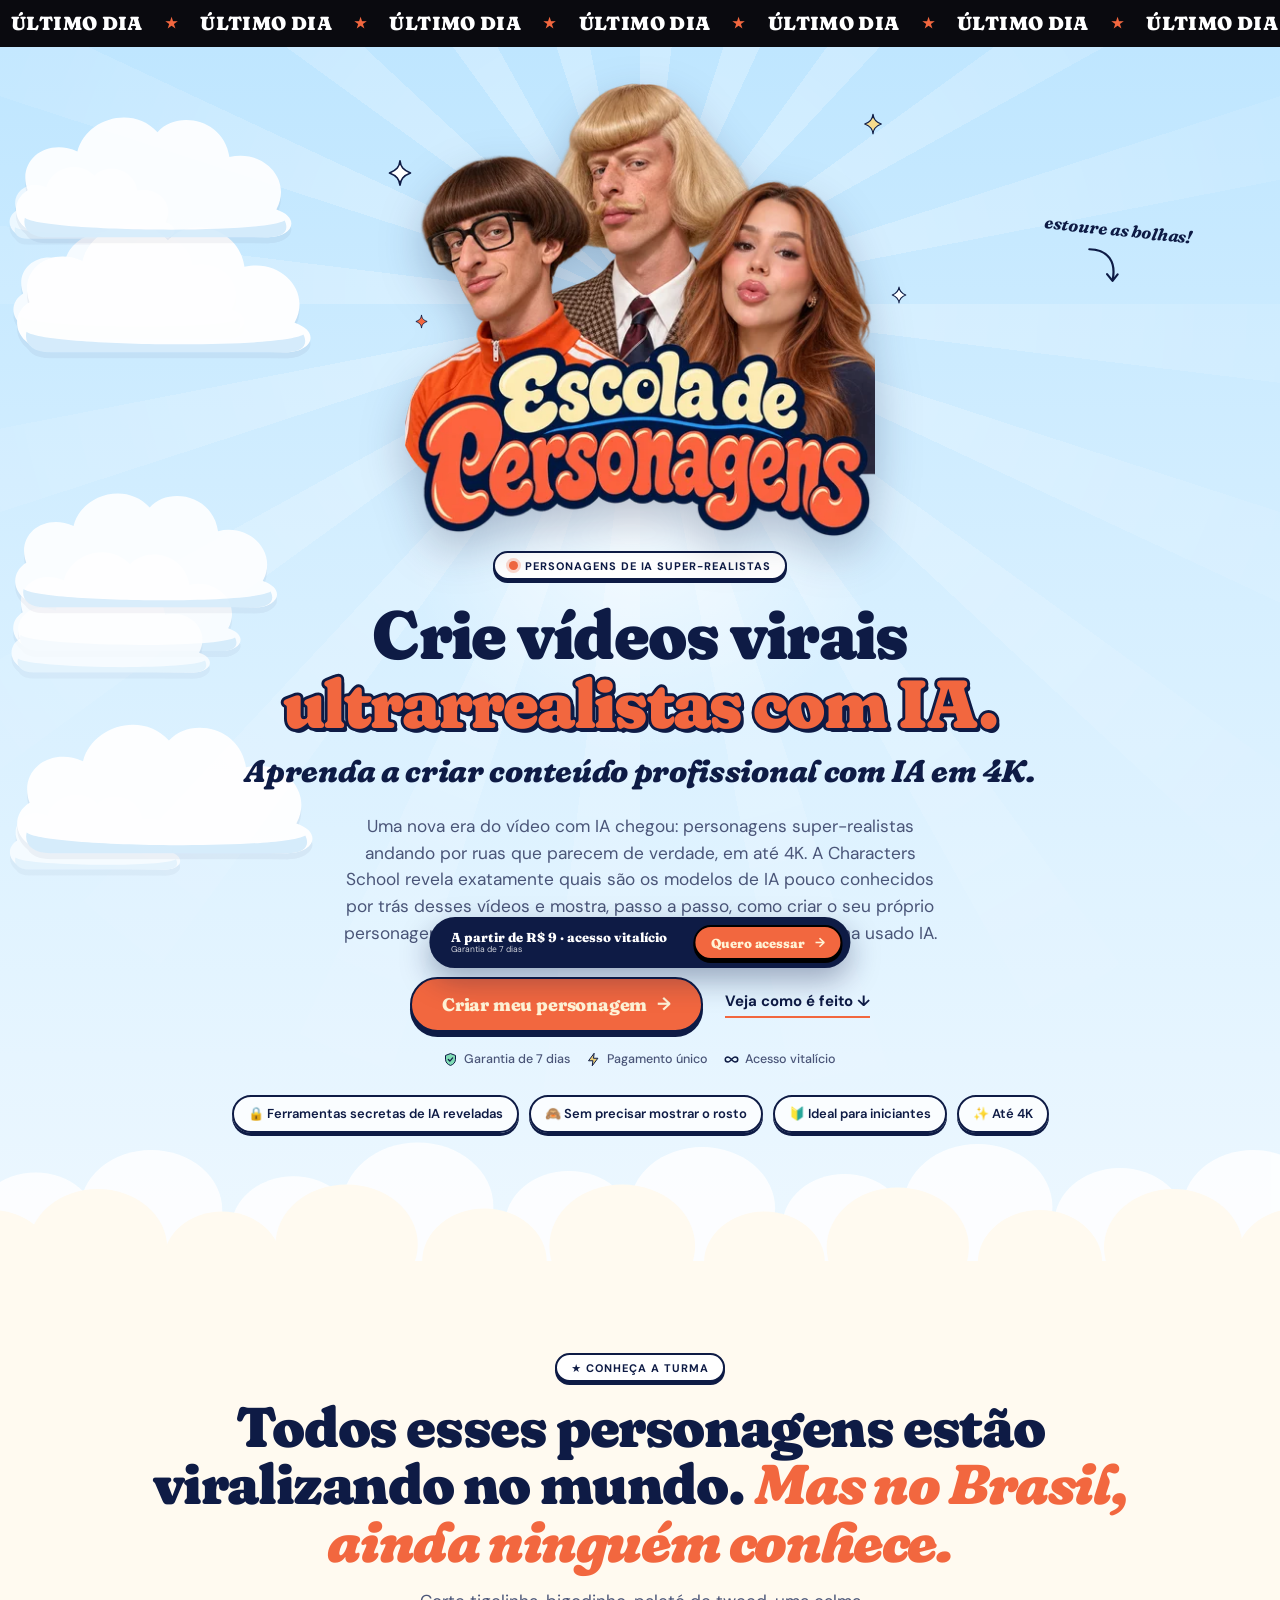
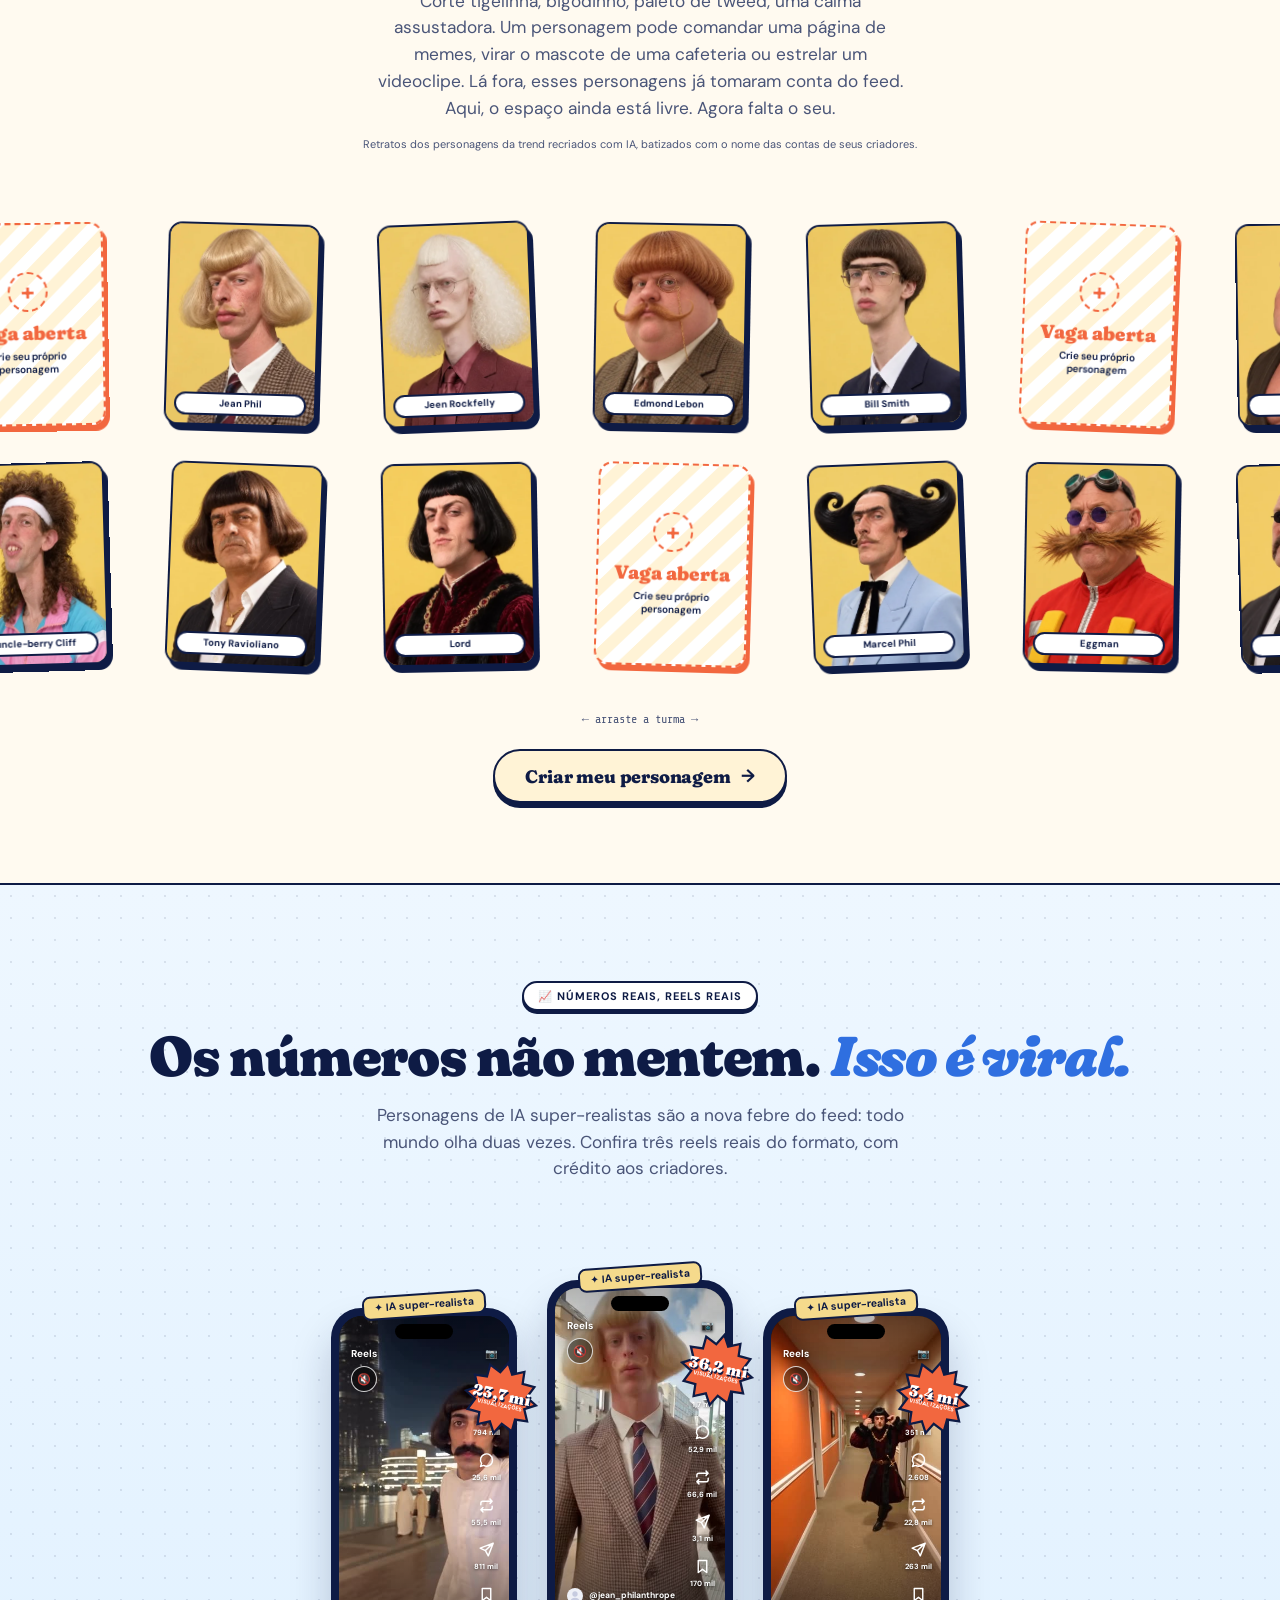
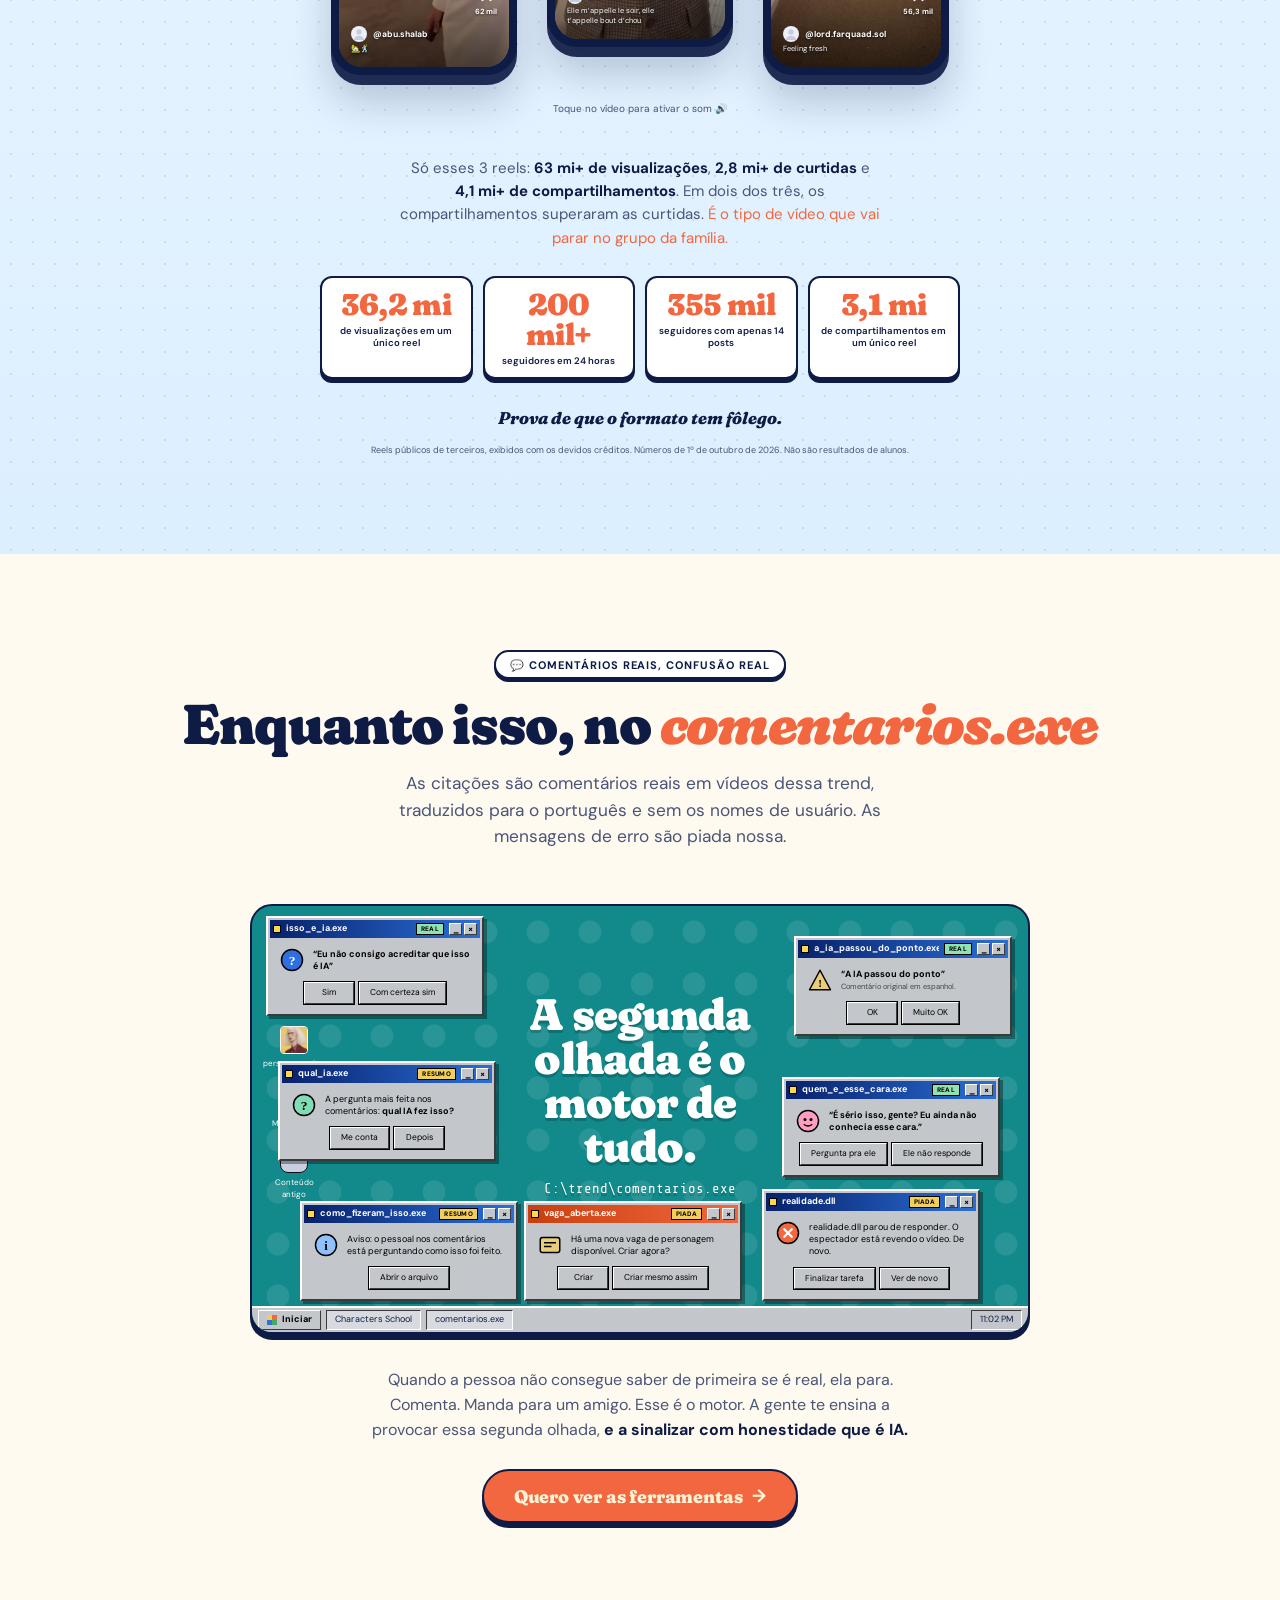
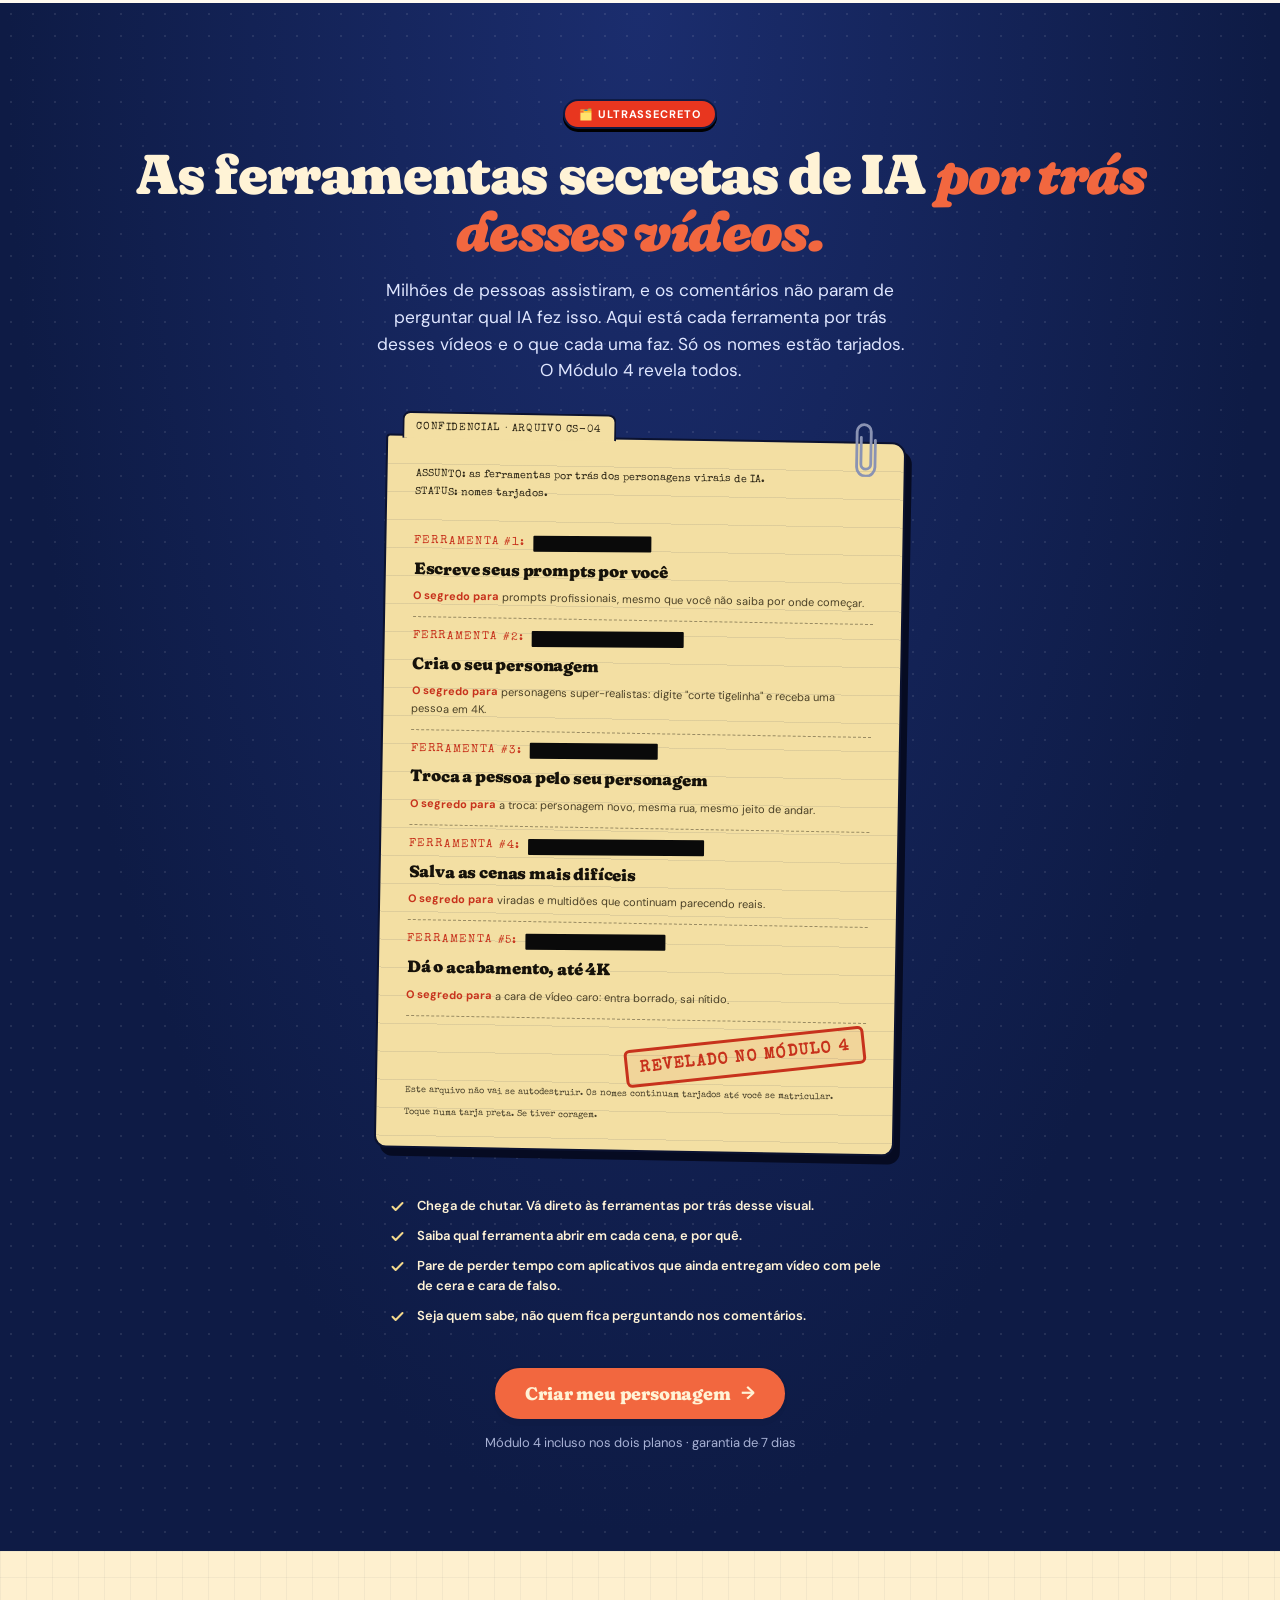
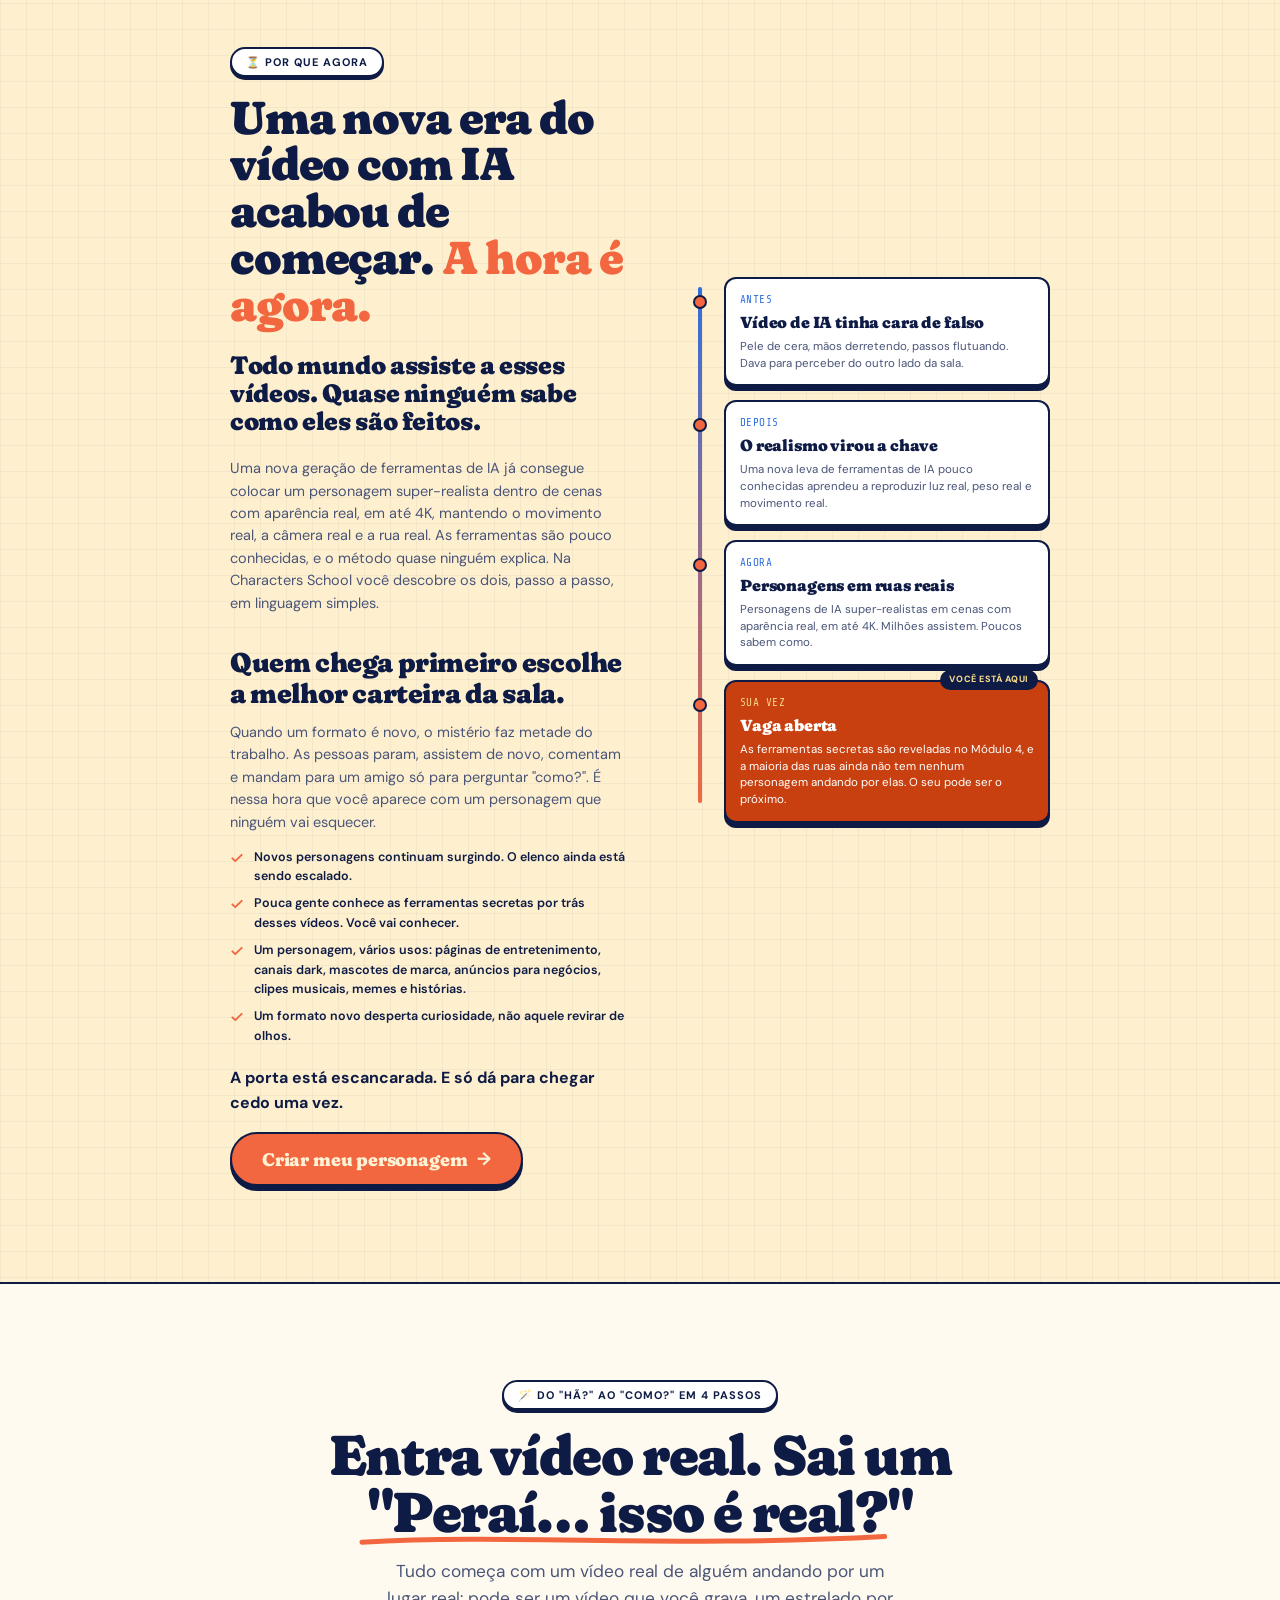
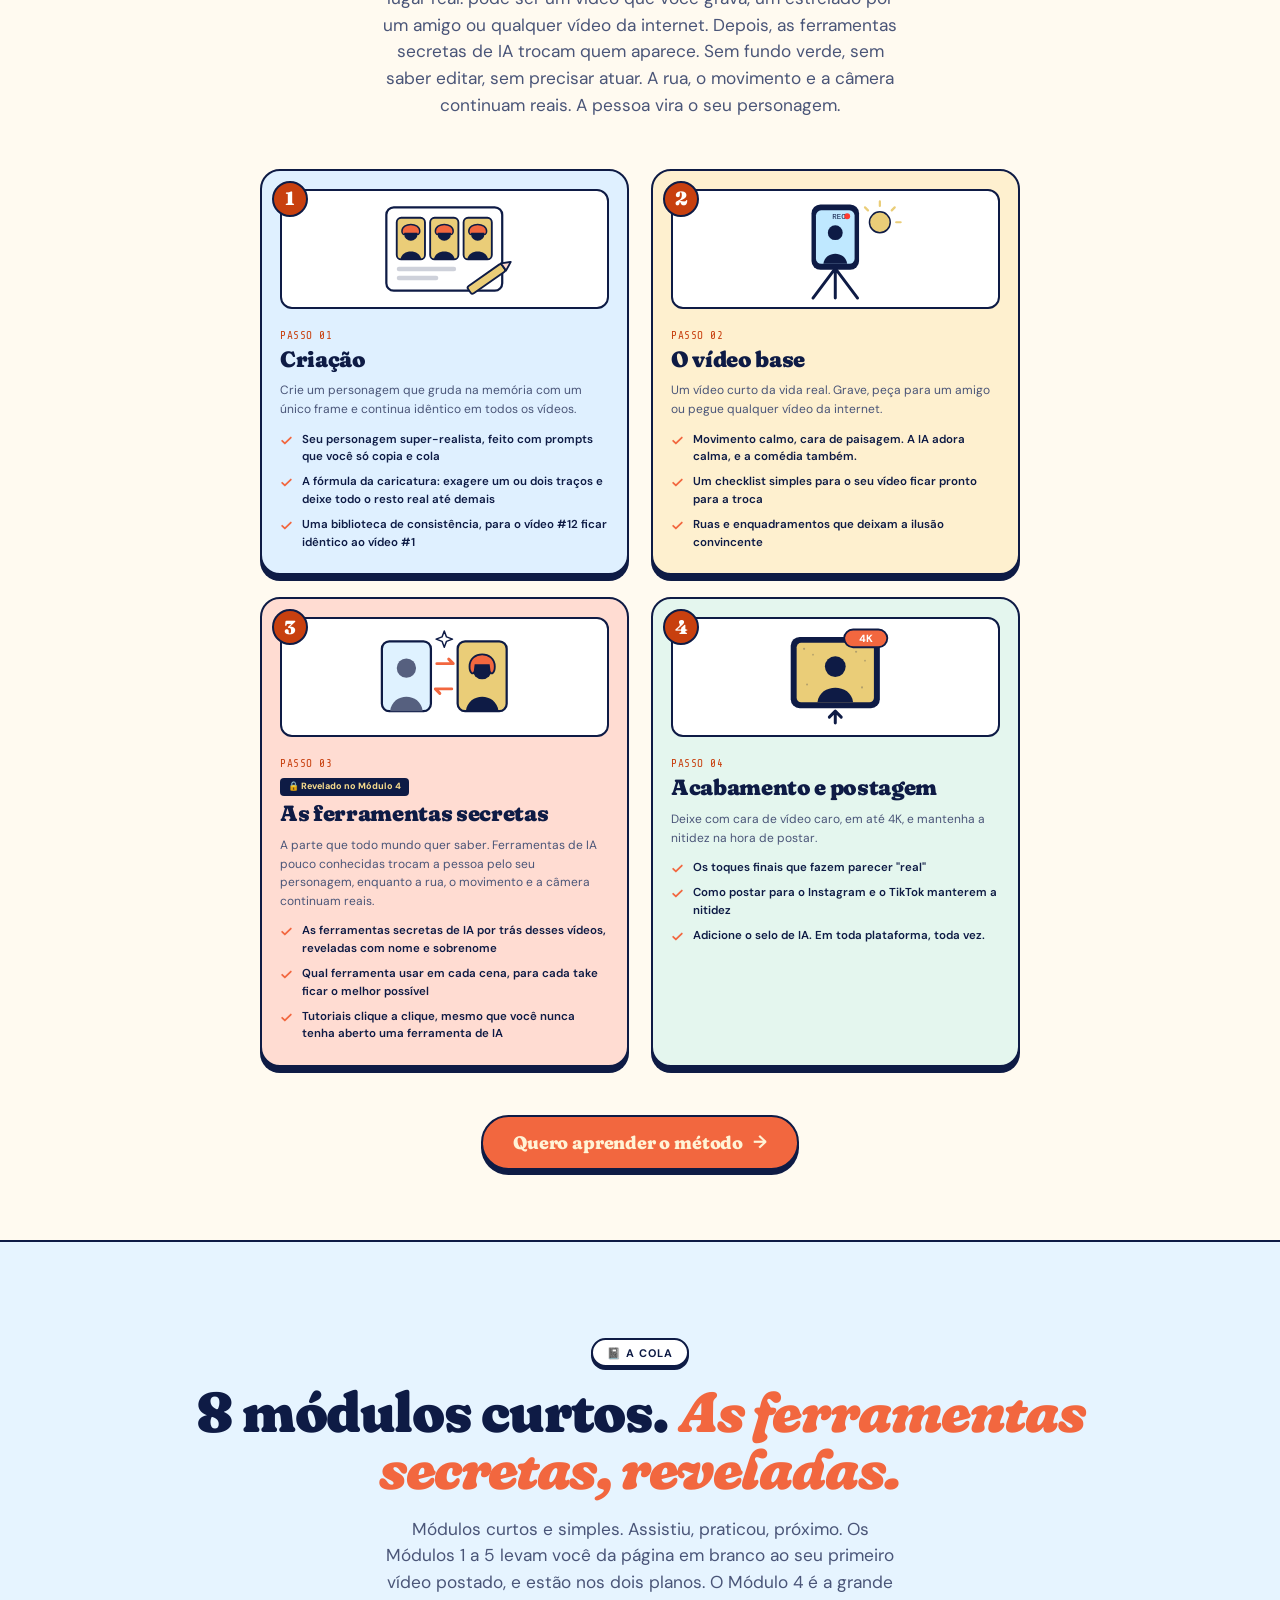
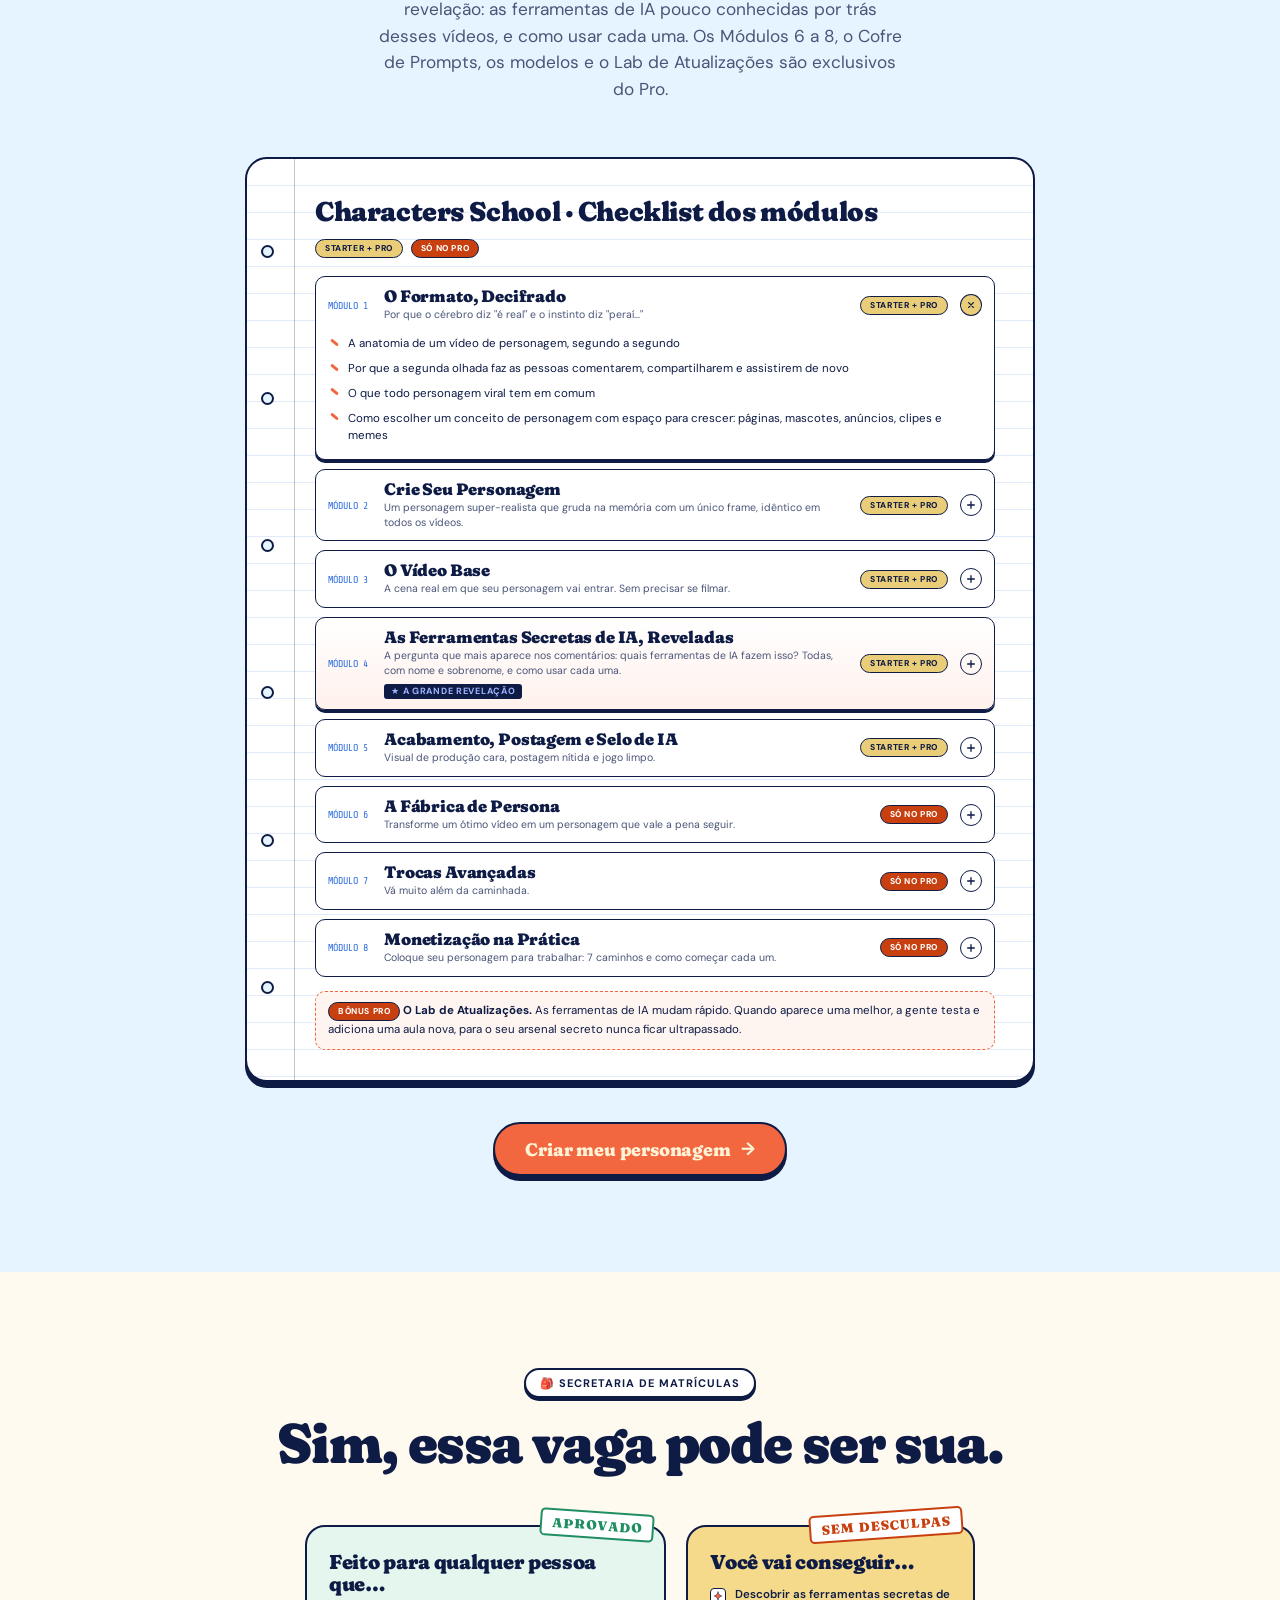
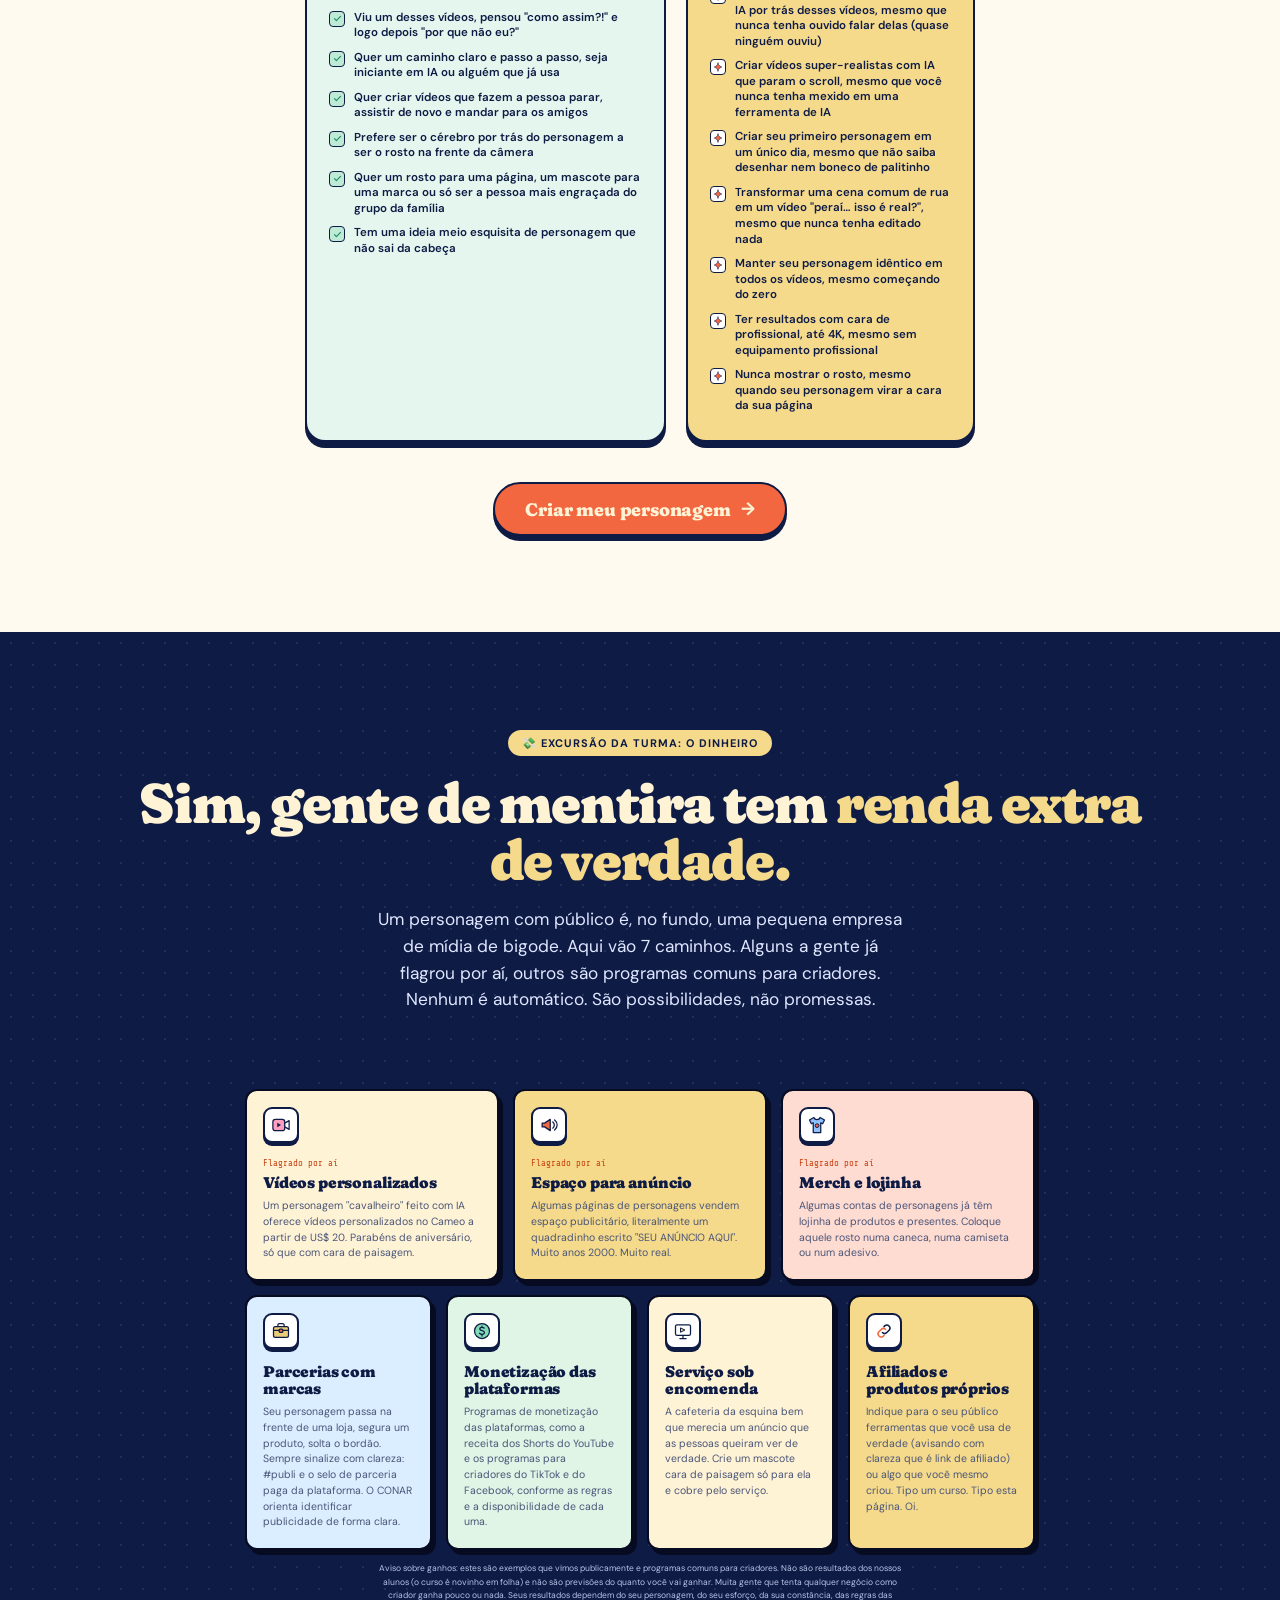
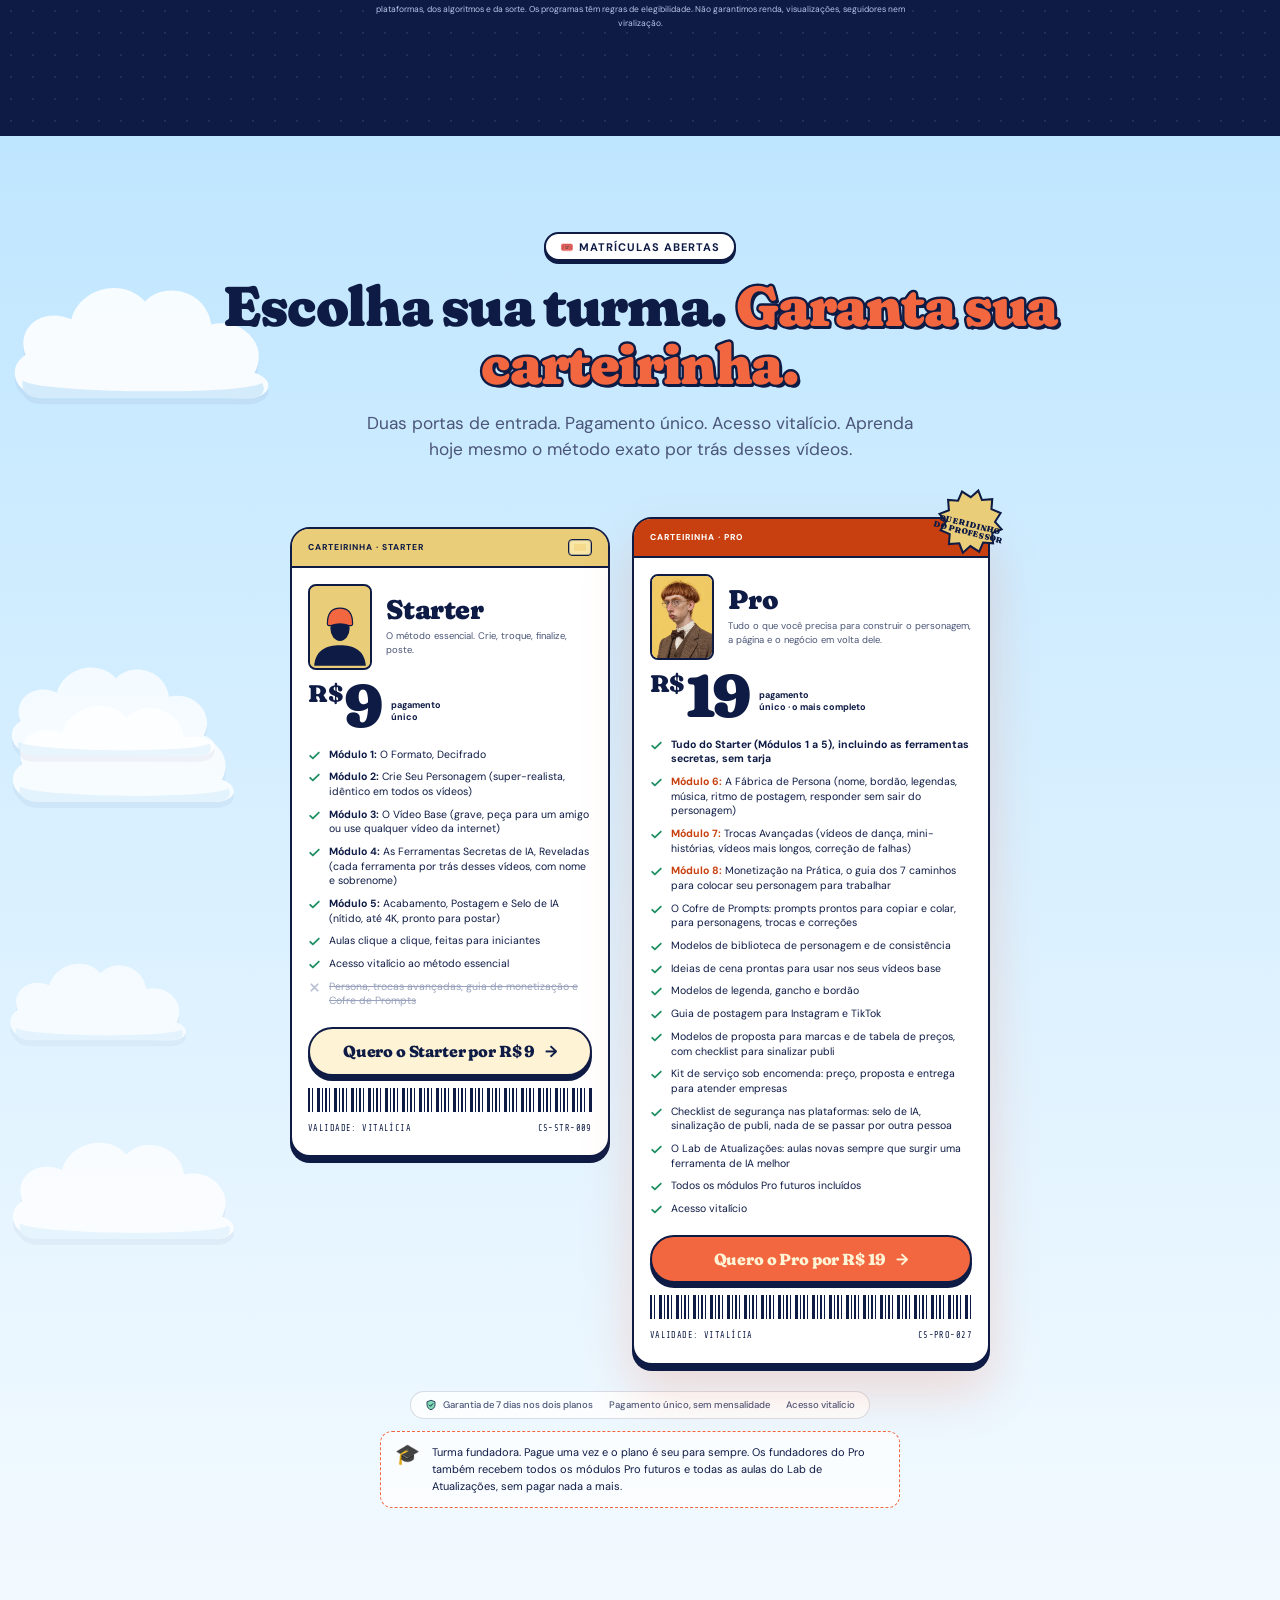
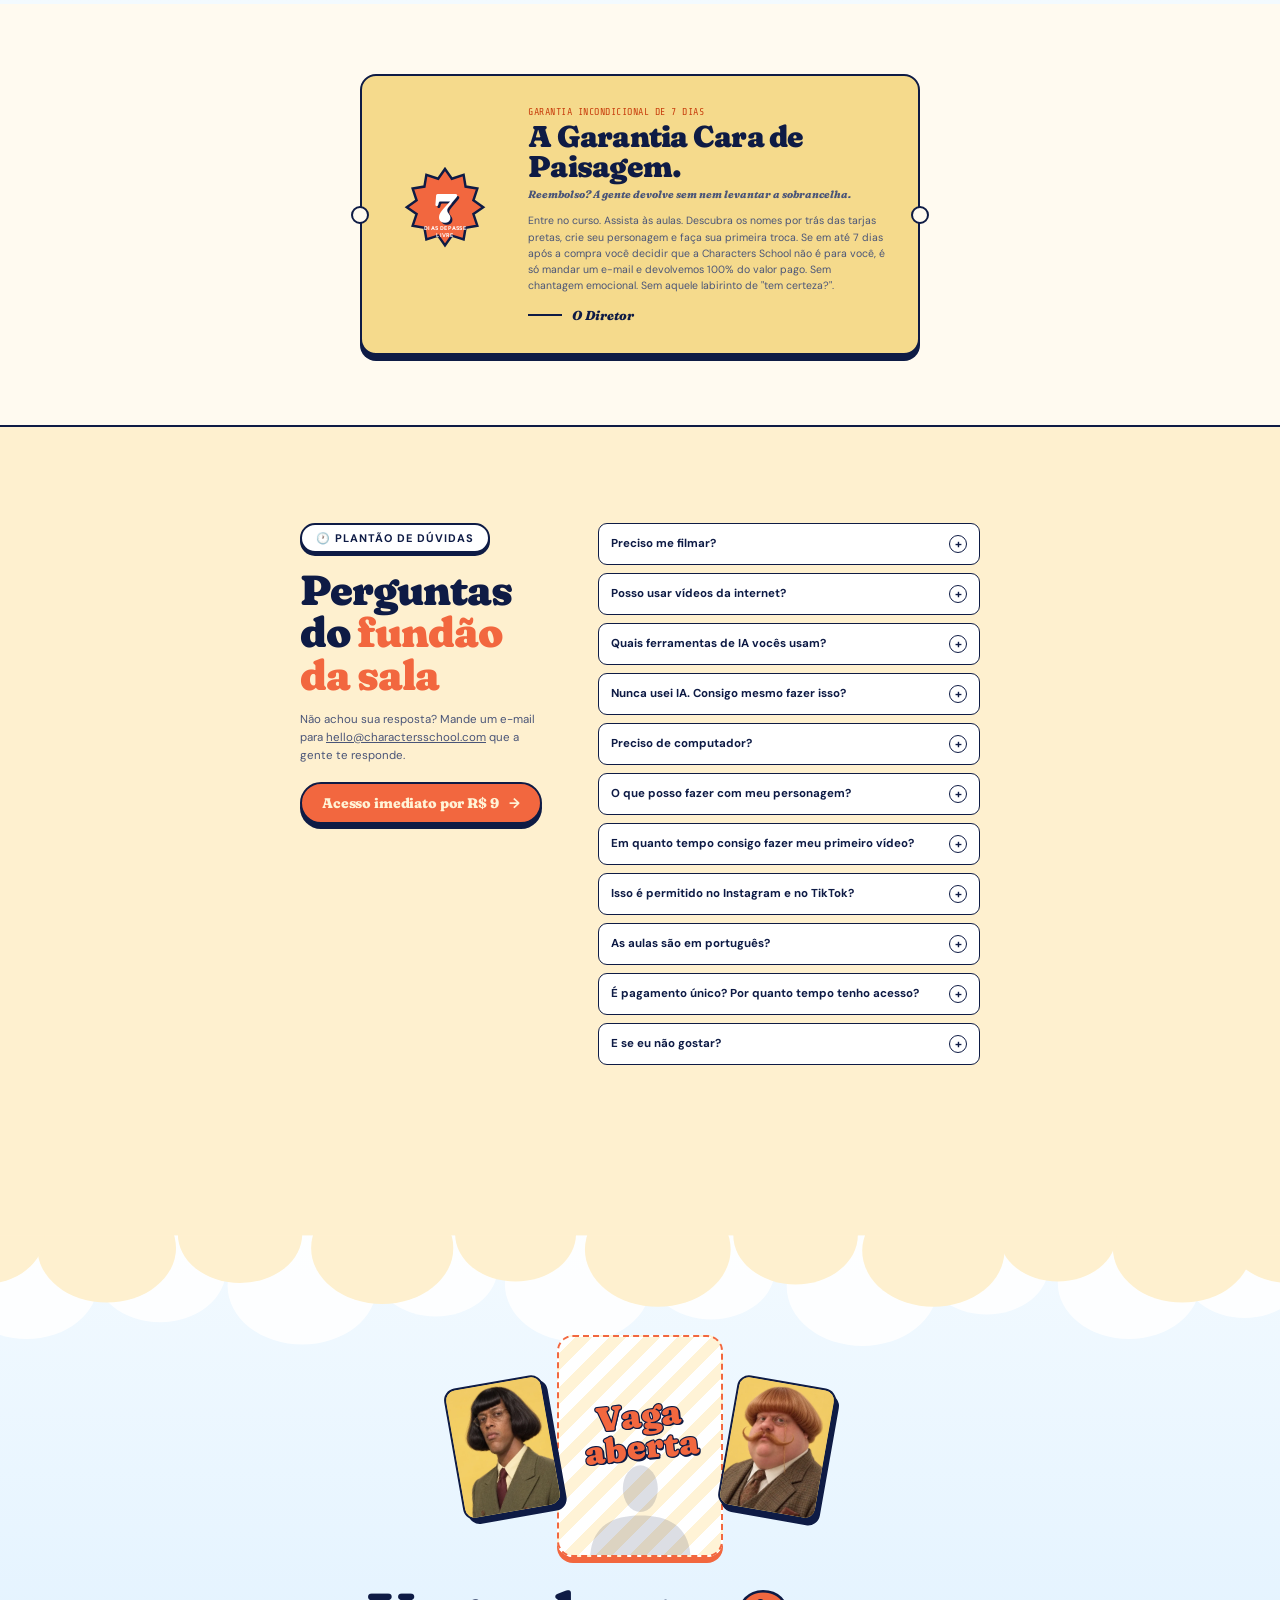
==== br/index.html @ e42509ea "Site Characters School" ====
<!DOCTYPE html>
<html lang="pt-BR"><head><meta http-equiv="Content-Type" content="text/html; charset=UTF-8">
  
  <meta name="viewport" content="width=device-width, initial-scale=1, viewport-fit=cover">
  <title>Characters School | Crie vídeos virais ultrarrealistas com IA.</title>
  <meta name="description" content="Crie vídeos virais ultrarrealistas com IA. Aprenda o método dos personagens de IA super-realistas: as ferramentas secretas de IA por trás desses vídeos, reveladas passo a passo. A partir de R$ 9.">
  <meta name="theme-color" content="#bfe8ff">
  <!-- WIP: remove the noindex line below on launch day -->
  <meta name="robots" content="noindex, nofollow">
  <meta property="og:type" content="website">
  <meta property="og:title" content="Characters School | Vaga aberta. Quem você vai criar agora?">
  <meta property="og:description" content="Crie vídeos virais ultrarrealistas com IA. O método que ensinamos: crie um personagem de IA ultrarrealista e coloque-o em vídeos reais. A partir de R$ 9.">
  <meta property="og:locale" content="pt_BR">
  <meta property="og:url" content="https://charactersschool.com/br/">
    <link rel="alternate" hreflang="pt-BR" href="https://charactersschool.com/br/">
  <link rel="alternate" hreflang="en" href="https://charactersschool.com/">
  <link rel="alternate" hreflang="x-default" href="https://charactersschool.com/">
  <link rel="canonical" href="https://charactersschool.com/br/">
  <meta property="og:image" content="https://charactersschool.com/assets/img/og.jpg">
  <meta property="og:image:width" content="1200">
  <meta property="og:image:height" content="630">
  <meta property="og:image:alt" content="Characters School: Crie vídeos virais ultrarrealistas com IA.">
  <meta name="twitter:card" content="summary_large_image">
  <meta name="twitter:image" content="https://charactersschool.com/assets/img/og.jpg">
  <link rel="icon" href="data:image/svg+xml,%3Csvg xmlns=&#39;http://www.w3.org/2000/svg&#39; viewBox=&#39;0 0 64 64&#39;%3E%3Crect width=&#39;64&#39; height=&#39;64&#39; rx=&#39;16&#39; fill=&#39;%23f2673f&#39;/%3E%3Ctext x=&#39;32&#39; y=&#39;45&#39; font-size=&#39;38&#39; font-family=&#39;Georgia&#39; font-weight=&#39;900&#39; text-anchor=&#39;middle&#39; fill=&#39;%23fff3d6&#39;%3EC%3C/text%3E%3C/svg%3E">

  <link rel="preconnect" href="https://fonts.googleapis.com/">
  <link rel="preconnect" href="https://fonts.gstatic.com/" crossorigin="">
  <link href="https://fonts.googleapis.com/css2?family=DM+Sans:opsz,wght@9..40,400..800&family=Fraunces:ital,opsz,wght,SOFT,WONK@0,9..144,400..900,0..100,0..1;1,9..144,400..900,0..100,0..1&family=Share+Tech+Mono&family=Special+Elite&display=swap" rel="stylesheet">
  <link rel="stylesheet" href="../assets/css/style.css">

  <!-- Tracking (Meta Pixel / UTMify / GA): paste your snippets here -->
</head>
<body>

<div class="progress" aria-hidden="true"></div>

<!-- ============ SVG SPRITE ============ -->
<svg width="0" height="0" style="position:absolute" aria-hidden="true">
  <defs>
    <symbol id="i-check" viewBox="0 0 24 24"><path d="M4 12.5l5 5L20 6.5" fill="none" stroke="currentColor" stroke-width="3.2" stroke-linecap="round" stroke-linejoin="round"></path></symbol>
    <symbol id="i-x" viewBox="0 0 24 24"><path d="M6 6l12 12M18 6L6 18" fill="none" stroke="currentColor" stroke-width="3.2" stroke-linecap="round"></path></symbol>
    <symbol id="i-plus" viewBox="0 0 24 24"><path d="M12 4v16M4 12h16" fill="none" stroke="currentColor" stroke-width="3.2" stroke-linecap="round"></path></symbol>
    <symbol id="i-spark" viewBox="0 0 24 24"><path d="M12 1.5c.6 5.3 2.6 8 9 10.5-6.4 2.5-8.4 5.2-9 10.5-.6-5.3-2.6-8-9-10.5 6.4-2.5 8.4-5.2 9-10.5z" fill="currentColor" stroke="#0e1b45" stroke-width="1.4" stroke-linejoin="round"></path></symbol>
    <symbol id="i-heart" viewBox="0 0 24 24"><path d="M12 20.5S3 15 3 8.8C3 6 5.1 4 7.6 4c1.8 0 3.3 1 4.4 2.5C13.1 5 14.6 4 16.4 4 18.9 4 21 6 21 8.8 21 15 12 20.5 12 20.5z" fill="none" stroke="currentColor" stroke-width="2"></path></symbol>
    <symbol id="i-comment" viewBox="0 0 24 24"><path d="M20.5 11.5a8.5 8.5 0 0 1-12.6 7.4L3.5 20.5l1.6-4.3A8.5 8.5 0 1 1 20.5 11.5z" fill="none" stroke="currentColor" stroke-width="2" stroke-linejoin="round"></path></symbol>
    <symbol id="i-repost" viewBox="0 0 24 24"><path d="M17 3l3 3-3 3M4 11V9a3 3 0 0 1 3-3h13M7 21l-3-3 3-3M20 13v2a3 3 0 0 1-3 3H4" fill="none" stroke="currentColor" stroke-width="2" stroke-linecap="round" stroke-linejoin="round"></path></symbol>
    <symbol id="i-send" viewBox="0 0 24 24"><path d="M21.5 3L10.5 13.5M21.5 3l-7 18-4-7.5L3 10z" fill="none" stroke="currentColor" stroke-width="2" stroke-linejoin="round"></path></symbol>
    <symbol id="i-save" viewBox="0 0 24 24"><path d="M6 3.5h12v17l-6-4.5-6 4.5z" fill="none" stroke="currentColor" stroke-width="2" stroke-linejoin="round"></path></symbol>
    <symbol id="i-bolt" viewBox="0 0 24 24"><path d="M13 2L4 14h7l-1 8 9-12h-7z" fill="currentColor" stroke="#0e1b45" stroke-width="1.6" stroke-linejoin="round"></path></symbol>
    <symbol id="i-shield" viewBox="0 0 24 24"><path d="M12 2.5l8 3v6c0 5-3.4 8.6-8 10-4.6-1.4-8-5-8-10v-6z" fill="currentColor" stroke="#0e1b45" stroke-width="1.6" stroke-linejoin="round"></path><path d="M8.5 12l2.5 2.5 4.5-5" fill="none" stroke="#0e1b45" stroke-width="2" stroke-linecap="round" stroke-linejoin="round"></path></symbol>
    <symbol id="i-infinity" viewBox="0 0 24 24"><path d="M6.5 8C3.5 8 2 10 2 12s1.5 4 4.5 4c4 0 7-8 11-8 3 0 4.5 2 4.5 4s-1.5 4-4.5 4c-4 0-7-8-11-8z" fill="none" stroke="currentColor" stroke-width="2.4"></path></symbol>
    <symbol id="i-phone" viewBox="0 0 24 24"><rect x="6" y="2" width="12" height="20" rx="3" fill="currentColor" stroke="#0e1b45" stroke-width="1.6"></rect><circle cx="12" cy="18.5" r="1.1" fill="#0e1b45"></circle></symbol>
    <symbol id="i-arrows" viewBox="0 0 24 24"><path d="M8 7l-5 5 5 5M16 7l5 5-5 5" fill="none" stroke="currentColor" stroke-width="2.6" stroke-linecap="round" stroke-linejoin="round"></path></symbol>
    <!-- money icons -->
    <symbol id="m-brand" viewBox="0 0 32 32"><rect x="4" y="9" width="24" height="17" rx="3" fill="#eacd78" stroke="#0e1b45" stroke-width="2"></rect><path d="M11 9V6.5A2.5 2.5 0 0 1 13.5 4h5A2.5 2.5 0 0 1 21 6.5V9" fill="none" stroke="#0e1b45" stroke-width="2"></path><path d="M4 15h24" stroke="#0e1b45" stroke-width="2"></path><rect x="13" y="13" width="6" height="5" rx="1.5" fill="#f2673f" stroke="#0e1b45" stroke-width="2"></rect></symbol>
    <symbol id="m-video" viewBox="0 0 32 32"><rect x="3" y="7" width="19" height="18" rx="4" fill="#ff9ec0" stroke="#0e1b45" stroke-width="2"></rect><path d="M22 13l7-4v14l-7-4z" fill="#ffffff" stroke="#0e1b45" stroke-width="2" stroke-linejoin="round"></path><path d="M10 12.5l6 3.5-6 3.5z" fill="#0e1b45"></path></symbol>
    <symbol id="m-payout" viewBox="0 0 32 32"><circle cx="16" cy="16" r="12" fill="#7fdcb5" stroke="#0e1b45" stroke-width="2"></circle><path d="M19.5 11.5c-.8-1-2-1.5-3.5-1.5-2 0-3.5 1-3.5 2.6 0 3.6 7.4 2 7.4 5.8 0 1.7-1.6 2.9-3.9 2.9-1.6 0-3-.6-3.9-1.7M16 8v2m0 12v2" fill="none" stroke="#0e1b45" stroke-width="2" stroke-linecap="round"></path></symbol>
    <symbol id="m-merch" viewBox="0 0 32 32"><path d="M11 4l-7 4 3 6 3-1.5V28h12V12.5l3 1.5 3-6-7-4c-.6 2-2.6 3.5-5 3.5S11.6 6 11 4z" fill="#8fc1ff" stroke="#0e1b45" stroke-width="2" stroke-linejoin="round"></path><circle cx="16" cy="17" r="3" fill="#f2673f" stroke="#0e1b45" stroke-width="1.6"></circle></symbol>
    <symbol id="m-ads" viewBox="0 0 32 32"><path d="M5 13v6h4l9 6V7l-9 6z" fill="#f2673f" stroke="#0e1b45" stroke-width="2" stroke-linejoin="round"></path><path d="M22 11c1.6 1.2 2.5 3 2.5 5s-.9 3.8-2.5 5M25 8c2.5 2 4 5 4 8s-1.5 6-4 8" fill="none" stroke="#0e1b45" stroke-width="2" stroke-linecap="round"></path></symbol>
    <symbol id="m-dfy" viewBox="0 0 32 32"><rect x="4" y="6" width="24" height="17" rx="2.5" fill="#ffffff" stroke="#0e1b45" stroke-width="2"></rect><path d="M11 28h10M16 23v5" stroke="#0e1b45" stroke-width="2" stroke-linecap="round"></path><path d="M12 11l7 3.5-7 3.5z" fill="#eacd78" stroke="#0e1b45" stroke-width="1.6" stroke-linejoin="round"></path></symbol>
    <symbol id="m-link" viewBox="0 0 32 32"><path d="M13.5 18.5a5 5 0 0 0 7 0l4-4a5 5 0 0 0-7-7l-1.5 1.5" fill="none" stroke="#0e1b45" stroke-width="2.4" stroke-linecap="round"></path><path d="M18.5 13.5a5 5 0 0 0-7 0l-4 4a5 5 0 0 0 7 7l1.5-1.5" fill="none" stroke="#f2673f" stroke-width="2.4" stroke-linecap="round"></path></symbol>
  </defs>
</svg>

<!-- ============ TOP TICKER ============ -->
<div class="ticker ticker--urgent" role="marquee" aria-label="Último dia">
  <div class="ticker__track">
    <div class="ticker__item"><span>Último dia</span><span class="star">★</span><span>Último dia</span><span class="star">★</span><span>Último dia</span><span class="star">★</span><span>Último dia</span><span class="star">★</span><span>Último dia</span><span class="star">★</span><span>Último dia</span><span class="star">★</span><span>Último dia</span><span class="star">★</span><span>Último dia</span><span class="star">★</span><span>Último dia</span><span class="star">★</span><span>Último dia</span><span class="star">★</span><span>Último dia</span><span class="star">★</span><span>Último dia</span><span class="star">★</span></div>
    <div class="ticker__item" aria-hidden="true"><span>Último dia</span><span class="star">★</span><span>Último dia</span><span class="star">★</span><span>Último dia</span><span class="star">★</span><span>Último dia</span><span class="star">★</span><span>Último dia</span><span class="star">★</span><span>Último dia</span><span class="star">★</span><span>Último dia</span><span class="star">★</span><span>Último dia</span><span class="star">★</span><span>Último dia</span><span class="star">★</span><span>Último dia</span><span class="star">★</span><span>Último dia</span><span class="star">★</span><span>Último dia</span><span class="star">★</span></div>
  </div>
</div>

<main>

<!-- ============ 1. HERO ============ -->
<section class="hero" id="top">
  <div class="hero__rays" aria-hidden="true"></div>
  <div class="hero__sun" aria-hidden="true"></div>
  <div class="clouds" data-clouds="" aria-hidden="true"><div class="cloud" data-depth="0.63" style="--w: 255px; --o: 0.83; top: 13.7213%; left: 0px; z-index: 0;"><div class="drift" style="--d:90s;--delay:-66.9s"><div class="bob" style="animation-duration:9.0s;animation-delay:-0.7s">
    <svg viewBox="0 0 220 112" aria-hidden="true">
      <path class="c-body" d="M34 98C12 98 4 76 20 66 12 44 34 28 56 38 62 14 96 4 114 24 128 8 162 14 166 42 190 36 212 58 200 80 218 86 212 100 194 100Z"></path>
      <path class="c-shade" style="fill:#d6ecfb" d="M18 86C30 96 190 98 206 88 210 96 204 100 194 100L34 100C22 100 16 94 18 86Z"></path>
      <ellipse class="c-shine" cx="70" cy="44" rx="14" ry="6" transform="rotate(-20 70 44)"></ellipse>
    </svg></div></div></div><div class="cloud" data-depth="0.61" style="--w: 251px; --o: 0.83; top: 39.657%; left: 0px; z-index: 0;"><div class="drift" style="--d:91s;--delay:-31.3s"><div class="bob" style="animation-duration:7.5s;animation-delay:-0.3s">
    <svg viewBox="0 0 220 112" aria-hidden="true">
      <path class="c-body" d="M34 98C12 98 4 76 20 66 12 44 34 28 56 38 62 14 96 4 114 24 128 8 162 14 166 42 190 36 212 58 200 80 218 86 212 100 194 100Z"></path>
      <path class="c-shade" style="fill:#d6ecfb" d="M18 86C30 96 190 98 206 88 210 96 204 100 194 100L34 100C22 100 16 94 18 86Z"></path>
      <ellipse class="c-shine" cx="70" cy="44" rx="14" ry="6" transform="rotate(-20 70 44)"></ellipse>
    </svg></div></div></div><div class="cloud" data-depth="0.78" style="--w: 289px; --o: 0.90; top: 34.6955%; left: 0px; z-index: 1;"><div class="drift" style="--d:78s;--delay:-27.9s"><div class="bob" style="animation-duration:8.7s;animation-delay:-0.8s">
    <svg viewBox="0 0 220 112" aria-hidden="true">
      <path class="c-body" d="M34 98C12 98 4 76 20 66 12 44 34 28 56 38 62 14 96 4 114 24 128 8 162 14 166 42 190 36 212 58 200 80 218 86 212 100 194 100Z"></path>
      <path class="c-shade" style="fill:#d6ecfb" d="M18 86C30 96 190 98 206 88 210 96 204 100 194 100L34 100C22 100 16 94 18 86Z"></path>
      <ellipse class="c-shine" cx="70" cy="44" rx="14" ry="6" transform="rotate(-20 70 44)"></ellipse>
    </svg></div></div></div><div class="cloud" data-depth="0.94" style="--w: 326px; --o: 0.97; top: 53.1957%; left: 0px; z-index: 1;"><div class="drift" style="--d:65s;--delay:-28.8s"><div class="bob" style="animation-duration:8.9s;animation-delay:-2.0s">
    <svg viewBox="0 0 220 112" aria-hidden="true">
      <path class="c-body" d="M34 98C12 98 4 76 20 66 12 44 34 28 56 38 62 14 96 4 114 24 128 8 162 14 166 42 190 36 212 58 200 80 218 86 212 100 194 100Z"></path>
      <path class="c-shade" style="fill:#d6ecfb" d="M18 86C30 96 190 98 206 88 210 96 204 100 194 100L34 100C22 100 16 94 18 86Z"></path>
      <ellipse class="c-shine" cx="70" cy="44" rx="14" ry="6" transform="rotate(-20 70 44)"></ellipse>
    </svg></div></div></div><div class="cloud" data-depth="0.93" style="--w: 324px; --o: 0.97; top: 12.7209%; left: 0px; z-index: 1;"><div class="drift" style="--d:66s;--delay:-45.1s"><div class="bob" style="animation-duration:7.8s;animation-delay:-4.3s">
    <svg viewBox="0 0 220 112" aria-hidden="true">
      <path class="c-body" d="M34 98C12 98 4 76 20 66 12 44 34 28 56 38 62 14 96 4 114 24 128 8 162 14 166 42 190 36 212 58 200 80 218 86 212 100 194 100Z"></path>
      <path class="c-shade" style="fill:#d6ecfb" d="M18 86C30 96 190 98 206 88 210 96 204 100 194 100L34 100C22 100 16 94 18 86Z"></path>
      <ellipse class="c-shine" cx="70" cy="44" rx="14" ry="6" transform="rotate(-20 70 44)"></ellipse>
    </svg></div></div></div><div class="cloud" data-depth="0.31" style="--w: 182px; --o: 0.69; top: 8.79813%; left: 0px; z-index: 0;"><div class="drift" style="--d:115s;--delay:-93.3s"><div class="bob" style="animation-duration:6.4s;animation-delay:-0.1s">
    <svg viewBox="0 0 220 112" aria-hidden="true">
      <path class="c-body" d="M34 98C12 98 4 76 20 66 12 44 34 28 56 38 62 14 96 4 114 24 128 8 162 14 166 42 190 36 212 58 200 80 218 86 212 100 194 100Z"></path>
      <path class="c-shade" style="fill:#e6f4fd" d="M18 86C30 96 190 98 206 88 210 96 204 100 194 100L34 100C22 100 16 94 18 86Z"></path>
      <ellipse class="c-shine" cx="70" cy="44" rx="14" ry="6" transform="rotate(-20 70 44)"></ellipse>
    </svg></div></div></div><div class="cloud" data-depth="0.84" style="--w: 304px; --o: 0.93; top: 4.15837%; left: 0px; z-index: 1;"><div class="drift" style="--d:73s;--delay:-15.8s"><div class="bob" style="animation-duration:6.4s;animation-delay:-4.1s">
    <svg viewBox="0 0 220 112" aria-hidden="true">
      <path class="c-body" d="M34 98C12 98 4 76 20 66 12 44 34 28 56 38 62 14 96 4 114 24 128 8 162 14 166 42 190 36 212 58 200 80 218 86 212 100 194 100Z"></path>
      <path class="c-shade" style="fill:#d6ecfb" d="M18 86C30 96 190 98 206 88 210 96 204 100 194 100L34 100C22 100 16 94 18 86Z"></path>
      <ellipse class="c-shine" cx="70" cy="44" rx="14" ry="6" transform="rotate(-20 70 44)"></ellipse>
    </svg></div></div></div><div class="cloud" data-depth="0.34" style="--w: 188px; --o: 0.70; top: 59.647%; left: 0px; z-index: 0;"><div class="drift" style="--d:113s;--delay:-94.2s"><div class="bob" style="animation-duration:7.1s;animation-delay:-1.3s">
    <svg viewBox="0 0 220 112" aria-hidden="true">
      <path class="c-body" d="M34 98C12 98 4 76 20 66 12 44 34 28 56 38 62 14 96 4 114 24 128 8 162 14 166 42 190 36 212 58 200 80 218 86 212 100 194 100Z"></path>
      <path class="c-shade" style="fill:#e6f4fd" d="M18 86C30 96 190 98 206 88 210 96 204 100 194 100L34 100C22 100 16 94 18 86Z"></path>
      <ellipse class="c-shine" cx="70" cy="44" rx="14" ry="6" transform="rotate(-20 70 44)"></ellipse>
    </svg></div></div></div><div class="cloud" data-depth="0.47" style="--w: 219px; --o: 0.76; top: 42.5581%; left: 0px; z-index: 0;"><div class="drift" style="--d:102s;--delay:-6.4s"><div class="bob" style="animation-duration:5.4s;animation-delay:-2.4s">
    <svg viewBox="0 0 220 112" aria-hidden="true">
      <path class="c-body" d="M34 98C12 98 4 76 20 66 12 44 34 28 56 38 62 14 96 4 114 24 128 8 162 14 166 42 190 36 212 58 200 80 218 86 212 100 194 100Z"></path>
      <path class="c-shade" style="fill:#e6f4fd" d="M18 86C30 96 190 98 206 88 210 96 204 100 194 100L34 100C22 100 16 94 18 86Z"></path>
      <ellipse class="c-shine" cx="70" cy="44" rx="14" ry="6" transform="rotate(-20 70 44)"></ellipse>
    </svg></div></div></div></div>
  <div class="bubbles" aria-hidden="true"></div>

  <div class="wrap hero__inner">
    <div class="hero__logo-wrap">
      <picture><img class="hero__logo" src="../assets/img/br/hero-trio-br2-480.webp" width="480" height="465" alt="Logo da Escola de Personagens com três personagens de IA" fetchpriority="high" decoding="async"></picture>
      <span class="hero__sparkle s1"><svg><use href="#i-spark"></use></svg></span>
      <span class="hero__sparkle s2"><svg><use href="#i-spark"></use></svg></span>
      <span class="hero__sparkle s3"><svg><use href="#i-spark"></use></svg></span>
      <span class="hero__sparkle s4"><svg><use href="#i-spark"></use></svg></span>
      <!-- HERO COMMENT BUBBLE (hidden for now; uncomment to bring it back)
      <div class="hero__comment" aria-label="Real comment from a video in this trend">
        <span class="hero__comment-av hero__comment-av--anon" aria-hidden="true"><svg viewBox="0 0 24 24"><circle cx="12" cy="9" r="4" fill="#8a93b3"/><path d="M4 21c1-4.5 4.5-6.5 8-6.5s7 2 8 6.5z" fill="#8a93b3"/></svg></span>
        <span class="hero__comment-txt"><b>real comment</b>"This has to be ai"</span>
      </div>
      -->
    </div>

    <span class="eyebrow"><span class="dot-static"></span> Personagens de IA super-realistas</span>

    <h1 class="display h1"><span class="line">Crie vídeos virais</span> <span class="line outline">ultrarrealistas com&nbsp;IA.</span></h1>
    <p class="h1-sub">Aprenda a criar conteúdo profissional com IA em 4K.</p>

    <p class="lead hero__lead">Uma nova era do vídeo com IA chegou: personagens super-realistas andando por ruas que parecem de verdade, em até 4K. A Characters School revela exatamente quais são os modelos de IA pouco conhecidos por trás desses vídeos e mostra, passo a passo, como criar o seu próprio personagem e colocá-lo na cena, mesmo que você nunca tenha usado IA.</p>

    <div class="hero__cta">
      <div class="cta-row">
        <a class="btn btn-shine" data-checkout="scroll" href="#pricing">Criar meu personagem <span class="arrow">→</span></a>
        <a class="link-arrow" href="#how">Veja como é feito ↓</a>
      </div>
      <div class="micro">
        <span><svg><use href="#i-shield" style="color:#7fdcb5"></use></svg> Garantia de 7 dias</span><span><svg><use href="#i-bolt" style="color:#eacd78"></use></svg> Pagamento único</span><span><svg><use href="#i-infinity"></use></svg> Acesso vitalício</span>
      </div>
    </div>

    <div class="chips"><span class="chip">🔒 Ferramentas secretas de IA reveladas</span><span class="chip">🙈 Sem precisar mostrar o rosto</span><span class="chip">🔰 Ideal para iniciantes</span><span class="chip">✨ Até 4K</span></div>
  </div>

  <div class="pop-hint" aria-hidden="true">estoure as bolhas!
    <svg viewBox="0 0 50 50"><path d="M8 8 C 30 6, 40 20, 38 40" fill="none" stroke="#0e1b45" stroke-width="2.5" stroke-linecap="round"></path><path d="M31 34 L38 41 L43 33" fill="none" stroke="#0e1b45" stroke-width="2.5" stroke-linecap="round" stroke-linejoin="round"></path></svg>
  </div>

  <div class="cloudbank" aria-hidden="true">
    <svg viewBox="0 0 1440 200" preserveAspectRatio="none">
      <g fill="#ffffff" opacity=".85">
        <circle cx="40" cy="120" r="70"></circle><circle cx="170" cy="100" r="80"></circle><circle cx="330" cy="125" r="70"></circle><circle cx="470" cy="95" r="85"></circle><circle cx="640" cy="120" r="72"></circle><circle cx="790" cy="98" r="82"></circle><circle cx="950" cy="122" r="70"></circle><circle cx="1100" cy="96" r="84"></circle><circle cx="1260" cy="118" r="74"></circle><circle cx="1410" cy="100" r="80"></circle>
      </g>
      <g fill="#fffaf0">
        <circle cx="-10" cy="170" r="70"></circle><circle cx="110" cy="150" r="78"></circle><circle cx="250" cy="168" r="66"></circle><circle cx="390" cy="146" r="80"></circle><circle cx="545" cy="168" r="70"></circle><circle cx="700" cy="148" r="82"></circle><circle cx="860" cy="170" r="68"></circle><circle cx="1010" cy="150" r="80"></circle><circle cx="1170" cy="170" r="70"></circle><circle cx="1320" cy="150" r="78"></circle><circle cx="1460" cy="168" r="70"></circle>
        <rect x="-20" y="168" width="1500" height="40"></rect>
      </g>
    </svg>
  </div>
</section>

<!-- ============ 2. CHARACTER CAROUSEL ============ -->
<section class="cast" id="cast">
  <div class="section-head">
    <span class="eyebrow">★ Conheça a turma</span>
    <h2 class="display h2" data-split="">Todos esses personagens estão viralizando no mundo. <span class="ink-coral italic">Mas no Brasil, ainda ninguém conhece.</span></h2>
    <p class="lead">Corte tigelinha, bigodinho, paletó de tweed, uma calma assustadora. Um personagem pode comandar uma página de memes, virar o mascote de uma cafeteria ou estrelar um videoclipe. Lá fora, esses personagens já tomaram conta do feed. Aqui, o espaço ainda está livre. Agora falta o seu.</p>
    <p class="small-note">Retratos dos personagens da trend recriados com IA, batizados com o nome das contas de seus criadores.</p>
  </div>

  <div class="marquee" data-marquee="" data-open-label="Vaga aberta" data-open-sub="Crie seu próprio personagem">
    <div class="marquee__track"><div class="card-char card-char--open" style="--rot:-1deg">
        <div class="open-inner"><div class="open-plus" aria-hidden="true">+</div><div class="open-sign">Vaga aberta</div><small>Crie seu próprio personagem</small></div></div><figure class="card-char" style="--rot:1.6deg"><img src="../assets/img/characters/CS004.webp" alt="Jean Phil, retrato de personagem gerado por IA" loading="lazy" draggable="false" width="480" height="640"><figcaption class="card-char__tag">Jean Phil</figcaption></figure><figure class="card-char" style="--rot:-2.2deg"><img src="../assets/img/characters/CS006.webp" alt="Jeen Rockfelly, retrato de personagem gerado por IA" loading="lazy" draggable="false" width="480" height="640"><figcaption class="card-char__tag">Jeen Rockfelly</figcaption></figure><figure class="card-char" style="--rot:1deg"><img src="../assets/img/characters/CS027.webp" alt="Edmond Lebon, retrato de personagem gerado por IA" loading="lazy" draggable="false" width="480" height="640"><figcaption class="card-char__tag">Edmond Lebon</figcaption></figure><figure class="card-char" style="--rot:-1.6deg"><img src="../assets/img/characters/CS011.webp" alt="Bill Smith, retrato de personagem gerado por IA" loading="lazy" draggable="false" width="480" height="640"><figcaption class="card-char__tag">Bill Smith</figcaption></figure><div class="card-char card-char--open" style="--rot:2.2deg">
        <div class="open-inner"><div class="open-plus" aria-hidden="true">+</div><div class="open-sign">Vaga aberta</div><small>Crie seu próprio personagem</small></div></div><figure class="card-char" style="--rot:-1deg"><img src="../assets/img/characters/CS007.webp" alt="Ched Chin, retrato de personagem gerado por IA" loading="lazy" draggable="false" width="480" height="640"><figcaption class="card-char__tag">Ched Chin</figcaption></figure><figure class="card-char" style="--rot:1.6deg"><img src="../assets/img/characters/CS008.webp" alt="Don Nuger, retrato de personagem gerado por IA" loading="lazy" draggable="false" width="480" height="640"><figcaption class="card-char__tag">Don Nuger</figcaption></figure><figure class="card-char" style="--rot:-2.2deg"><img src="../assets/img/characters/CS001.webp" alt="Luther Longford, retrato de personagem gerado por IA" loading="lazy" draggable="false" width="480" height="640"><figcaption class="card-char__tag">Luther Longford</figcaption></figure><figure class="card-char" style="--rot:1deg"><img src="../assets/img/characters/CS014.webp" alt="Terrence Jackson, retrato de personagem gerado por IA" loading="lazy" draggable="false" width="480" height="640"><figcaption class="card-char__tag">Terrence Jackson</figcaption></figure><div class="card-char card-char--open" style="--rot:-1.6deg">
        <div class="open-inner"><div class="open-plus" aria-hidden="true">+</div><div class="open-sign">Vaga aberta</div><small>Crie seu próprio personagem</small></div></div><figure class="card-char" style="--rot:2.2deg"><img src="../assets/img/characters/CS016.webp" alt="Abu Yalla, retrato de personagem gerado por IA" loading="lazy" draggable="false" width="480" height="640"><figcaption class="card-char__tag">Abu Yalla</figcaption></figure><figure class="card-char" style="--rot:-1deg"><img src="../assets/img/characters/CS015.webp" alt="Milton Bumford, retrato de personagem gerado por IA" loading="lazy" draggable="false" width="480" height="640"><figcaption class="card-char__tag">Milton Bumford</figcaption></figure><figure class="card-char" style="--rot:1.6deg"><img src="../assets/img/characters/CS023.webp" alt="Silky, retrato de personagem gerado por IA" loading="lazy" draggable="false" width="480" height="640"><figcaption class="card-char__tag">Silky</figcaption></figure><figure class="card-char" style="--rot:-2.2deg"><img src="../assets/img/characters/CS020.webp" alt="Ludmila Glitterova, retrato de personagem gerado por IA" loading="lazy" draggable="false" width="480" height="640"><figcaption class="card-char__tag">Ludmila Glitterova</figcaption></figure><div class="card-char card-char--open" style="--rot:1deg">
        <div class="open-inner"><div class="open-plus" aria-hidden="true">+</div><div class="open-sign">Vaga aberta</div><small>Crie seu próprio personagem</small></div></div><figure class="card-char" style="--rot:-1.6deg"><img src="../assets/img/characters/CS010.webp" alt="Sebastián Perfil, retrato de personagem gerado por IA" loading="lazy" draggable="false" width="480" height="640"><figcaption class="card-char__tag">Sebastián Perfil</figcaption></figure><figure class="card-char" style="--rot:2.2deg"><img src="../assets/img/characters/CS025.webp" alt="Kwon Blaze Kim, retrato de personagem gerado por IA" loading="lazy" draggable="false" width="480" height="640"><figcaption class="card-char__tag">Kwon Blaze Kim</figcaption></figure><figure class="card-char" style="--rot:-1deg"><img src="../assets/img/characters/CS018.webp" alt="Arthur Teddington, retrato de personagem gerado por IA" loading="lazy" draggable="false" width="480" height="640"><figcaption class="card-char__tag">Arthur Teddington</figcaption></figure><div class="card-char card-char--open" style="--rot:-1deg" aria-hidden="true">
        <div class="open-inner"><div class="open-plus" aria-hidden="true">+</div><div class="open-sign">Vaga aberta</div><small>Crie seu próprio personagem</small></div></div><figure class="card-char" style="--rot:1.6deg" aria-hidden="true"><img src="../assets/img/characters/CS004.webp" alt="" loading="lazy" draggable="false" width="480" height="640"><figcaption class="card-char__tag">Jean Phil</figcaption></figure><figure class="card-char" style="--rot:-2.2deg" aria-hidden="true"><img src="../assets/img/characters/CS006.webp" alt="" loading="lazy" draggable="false" width="480" height="640"><figcaption class="card-char__tag">Jeen Rockfelly</figcaption></figure><figure class="card-char" style="--rot:1deg" aria-hidden="true"><img src="../assets/img/characters/CS027.webp" alt="" loading="lazy" draggable="false" width="480" height="640"><figcaption class="card-char__tag">Edmond Lebon</figcaption></figure><figure class="card-char" style="--rot:-1.6deg" aria-hidden="true"><img src="../assets/img/characters/CS011.webp" alt="" loading="lazy" draggable="false" width="480" height="640"><figcaption class="card-char__tag">Bill Smith</figcaption></figure><div class="card-char card-char--open" style="--rot:2.2deg" aria-hidden="true">
        <div class="open-inner"><div class="open-plus" aria-hidden="true">+</div><div class="open-sign">Vaga aberta</div><small>Crie seu próprio personagem</small></div></div><figure class="card-char" style="--rot:-1deg" aria-hidden="true"><img src="../assets/img/characters/CS007.webp" alt="" loading="lazy" draggable="false" width="480" height="640"><figcaption class="card-char__tag">Ched Chin</figcaption></figure><figure class="card-char" style="--rot:1.6deg" aria-hidden="true"><img src="../assets/img/characters/CS008.webp" alt="" loading="lazy" draggable="false" width="480" height="640"><figcaption class="card-char__tag">Don Nuger</figcaption></figure><figure class="card-char" style="--rot:-2.2deg" aria-hidden="true"><img src="../assets/img/characters/CS001.webp" alt="" loading="lazy" draggable="false" width="480" height="640"><figcaption class="card-char__tag">Luther Longford</figcaption></figure><figure class="card-char" style="--rot:1deg" aria-hidden="true"><img src="../assets/img/characters/CS014.webp" alt="" loading="lazy" draggable="false" width="480" height="640"><figcaption class="card-char__tag">Terrence Jackson</figcaption></figure><div class="card-char card-char--open" style="--rot:-1.6deg" aria-hidden="true">
        <div class="open-inner"><div class="open-plus" aria-hidden="true">+</div><div class="open-sign">Vaga aberta</div><small>Crie seu próprio personagem</small></div></div><figure class="card-char" style="--rot:2.2deg" aria-hidden="true"><img src="../assets/img/characters/CS016.webp" alt="" loading="lazy" draggable="false" width="480" height="640"><figcaption class="card-char__tag">Abu Yalla</figcaption></figure><figure class="card-char" style="--rot:-1deg" aria-hidden="true"><img src="../assets/img/characters/CS015.webp" alt="" loading="lazy" draggable="false" width="480" height="640"><figcaption class="card-char__tag">Milton Bumford</figcaption></figure><figure class="card-char" style="--rot:1.6deg" aria-hidden="true"><img src="../assets/img/characters/CS023.webp" alt="" loading="lazy" draggable="false" width="480" height="640"><figcaption class="card-char__tag">Silky</figcaption></figure><figure class="card-char" style="--rot:-2.2deg" aria-hidden="true"><img src="../assets/img/characters/CS020.webp" alt="" loading="lazy" draggable="false" width="480" height="640"><figcaption class="card-char__tag">Ludmila Glitterova</figcaption></figure><div class="card-char card-char--open" style="--rot:1deg" aria-hidden="true">
        <div class="open-inner"><div class="open-plus" aria-hidden="true">+</div><div class="open-sign">Vaga aberta</div><small>Crie seu próprio personagem</small></div></div><figure class="card-char" style="--rot:-1.6deg" aria-hidden="true"><img src="../assets/img/characters/CS010.webp" alt="" loading="lazy" draggable="false" width="480" height="640"><figcaption class="card-char__tag">Sebastián Perfil</figcaption></figure><figure class="card-char" style="--rot:2.2deg" aria-hidden="true"><img src="../assets/img/characters/CS025.webp" alt="" loading="lazy" draggable="false" width="480" height="640"><figcaption class="card-char__tag">Kwon Blaze Kim</figcaption></figure><figure class="card-char" style="--rot:-1deg" aria-hidden="true"><img src="../assets/img/characters/CS018.webp" alt="" loading="lazy" draggable="false" width="480" height="640"><figcaption class="card-char__tag">Arthur Teddington</figcaption></figure></div>
  </div>
  <div class="marquee" data-marquee="">
    <div class="marquee__track"><figure class="card-char" style="--rot:-1deg"><img src="../assets/img/characters/CS009.webp" alt="Barnaby Nugget, retrato de personagem gerado por IA" loading="lazy" draggable="false" width="480" height="640"><figcaption class="card-char__tag">Barnaby Nugget</figcaption></figure><figure class="card-char" style="--rot:1.6deg"><img src="../assets/img/characters/CS022.webp" alt="Nikola Mykonos, retrato de personagem gerado por IA" loading="lazy" draggable="false" width="480" height="640"><figcaption class="card-char__tag">Nikola Mykonos</figcaption></figure><div class="card-char card-char--open" style="--rot:-2.2deg">
        <div class="open-inner"><div class="open-plus" aria-hidden="true">+</div><div class="open-sign">Vaga aberta</div><small>Crie seu próprio personagem</small></div></div><figure class="card-char" style="--rot:1deg"><img src="../assets/img/characters/CS028.webp" alt="Percival Fawnsworth, retrato de personagem gerado por IA" loading="lazy" draggable="false" width="480" height="640"><figcaption class="card-char__tag">Percival Fawnsworth</figcaption></figure><figure class="card-char" style="--rot:-1.6deg"><img src="../assets/img/characters/CS021.webp" alt="Huncle-berry Cliff, retrato de personagem gerado por IA" loading="lazy" draggable="false" width="480" height="640"><figcaption class="card-char__tag">Huncle-berry Cliff</figcaption></figure><figure class="card-char" style="--rot:2.2deg"><img src="../assets/img/characters/CS019.webp" alt="Tony Ravioliano, retrato de personagem gerado por IA" loading="lazy" draggable="false" width="480" height="640"><figcaption class="card-char__tag">Tony Ravioliano</figcaption></figure><figure class="card-char" style="--rot:-1deg"><img src="../assets/img/characters/CS024.webp" alt="Lord, retrato de personagem gerado por IA" loading="lazy" draggable="false" width="480" height="640"><figcaption class="card-char__tag">Lord</figcaption></figure><div class="card-char card-char--open" style="--rot:1.6deg">
        <div class="open-inner"><div class="open-plus" aria-hidden="true">+</div><div class="open-sign">Vaga aberta</div><small>Crie seu próprio personagem</small></div></div><figure class="card-char" style="--rot:-2.2deg"><img src="../assets/img/characters/CS013.webp" alt="Marcel Phil, retrato de personagem gerado por IA" loading="lazy" draggable="false" width="480" height="640"><figcaption class="card-char__tag">Marcel Phil</figcaption></figure><figure class="card-char" style="--rot:1deg"><img src="../assets/img/characters/CS005.webp" alt="Eggman, retrato de personagem gerado por IA" loading="lazy" draggable="false" width="480" height="640"><figcaption class="card-char__tag">Eggman</figcaption></figure><figure class="card-char" style="--rot:-1.6deg"><img src="../assets/img/characters/CS029.webp" alt="Magnus Brick, retrato de personagem gerado por IA" loading="lazy" draggable="false" width="480" height="640"><figcaption class="card-char__tag">Magnus Brick</figcaption></figure><figure class="card-char" style="--rot:2.2deg"><img src="../assets/img/characters/CS017.webp" alt="Abu Shalab, retrato de personagem gerado por IA" loading="lazy" draggable="false" width="480" height="640"><figcaption class="card-char__tag">Abu Shalab</figcaption></figure><div class="card-char card-char--open" style="--rot:-1deg">
        <div class="open-inner"><div class="open-plus" aria-hidden="true">+</div><div class="open-sign">Vaga aberta</div><small>Crie seu próprio personagem</small></div></div><figure class="card-char" style="--rot:1.6deg"><img src="../assets/img/characters/CS012.webp" alt="Mildred Ashkettle, retrato de personagem gerado por IA" loading="lazy" draggable="false" width="480" height="640"><figcaption class="card-char__tag">Mildred Ashkettle</figcaption></figure><figure class="card-char" style="--rot:-2.2deg"><img src="../assets/img/characters/CS026.webp" alt="Derek Mercer, retrato de personagem gerado por IA" loading="lazy" draggable="false" width="480" height="640"><figcaption class="card-char__tag">Derek Mercer</figcaption></figure><figure class="card-char" style="--rot:1deg"><img src="../assets/img/characters/CS003.webp" alt="Mr. Twirlo, retrato de personagem gerado por IA" loading="lazy" draggable="false" width="480" height="640"><figcaption class="card-char__tag">Mr. Twirlo</figcaption></figure><figure class="card-char" style="--rot:-1.6deg"><img src="../assets/img/characters/CS002.webp" alt="Severin Moskovsky, retrato de personagem gerado por IA" loading="lazy" draggable="false" width="480" height="640"><figcaption class="card-char__tag">Severin Moskovsky</figcaption></figure><figure class="card-char" style="--rot:-1deg" aria-hidden="true"><img src="../assets/img/characters/CS009.webp" alt="" loading="lazy" draggable="false" width="480" height="640"><figcaption class="card-char__tag">Barnaby Nugget</figcaption></figure><figure class="card-char" style="--rot:1.6deg" aria-hidden="true"><img src="../assets/img/characters/CS022.webp" alt="" loading="lazy" draggable="false" width="480" height="640"><figcaption class="card-char__tag">Nikola Mykonos</figcaption></figure><div class="card-char card-char--open" style="--rot:-2.2deg" aria-hidden="true">
        <div class="open-inner"><div class="open-plus" aria-hidden="true">+</div><div class="open-sign">Vaga aberta</div><small>Crie seu próprio personagem</small></div></div><figure class="card-char" style="--rot:1deg" aria-hidden="true"><img src="../assets/img/characters/CS028.webp" alt="" loading="lazy" draggable="false" width="480" height="640"><figcaption class="card-char__tag">Percival Fawnsworth</figcaption></figure><figure class="card-char" style="--rot:-1.6deg" aria-hidden="true"><img src="../assets/img/characters/CS021.webp" alt="" loading="lazy" draggable="false" width="480" height="640"><figcaption class="card-char__tag">Huncle-berry Cliff</figcaption></figure><figure class="card-char" style="--rot:2.2deg" aria-hidden="true"><img src="../assets/img/characters/CS019.webp" alt="" loading="lazy" draggable="false" width="480" height="640"><figcaption class="card-char__tag">Tony Ravioliano</figcaption></figure><figure class="card-char" style="--rot:-1deg" aria-hidden="true"><img src="../assets/img/characters/CS024.webp" alt="" loading="lazy" draggable="false" width="480" height="640"><figcaption class="card-char__tag">Lord</figcaption></figure><div class="card-char card-char--open" style="--rot:1.6deg" aria-hidden="true">
        <div class="open-inner"><div class="open-plus" aria-hidden="true">+</div><div class="open-sign">Vaga aberta</div><small>Crie seu próprio personagem</small></div></div><figure class="card-char" style="--rot:-2.2deg" aria-hidden="true"><img src="../assets/img/characters/CS013.webp" alt="" loading="lazy" draggable="false" width="480" height="640"><figcaption class="card-char__tag">Marcel Phil</figcaption></figure><figure class="card-char" style="--rot:1deg" aria-hidden="true"><img src="../assets/img/characters/CS005.webp" alt="" loading="lazy" draggable="false" width="480" height="640"><figcaption class="card-char__tag">Eggman</figcaption></figure><figure class="card-char" style="--rot:-1.6deg" aria-hidden="true"><img src="../assets/img/characters/CS029.webp" alt="" loading="lazy" draggable="false" width="480" height="640"><figcaption class="card-char__tag">Magnus Brick</figcaption></figure><figure class="card-char" style="--rot:2.2deg" aria-hidden="true"><img src="../assets/img/characters/CS017.webp" alt="" loading="lazy" draggable="false" width="480" height="640"><figcaption class="card-char__tag">Abu Shalab</figcaption></figure><div class="card-char card-char--open" style="--rot:-1deg" aria-hidden="true">
        <div class="open-inner"><div class="open-plus" aria-hidden="true">+</div><div class="open-sign">Vaga aberta</div><small>Crie seu próprio personagem</small></div></div><figure class="card-char" style="--rot:1.6deg" aria-hidden="true"><img src="../assets/img/characters/CS012.webp" alt="" loading="lazy" draggable="false" width="480" height="640"><figcaption class="card-char__tag">Mildred Ashkettle</figcaption></figure><figure class="card-char" style="--rot:-2.2deg" aria-hidden="true"><img src="../assets/img/characters/CS026.webp" alt="" loading="lazy" draggable="false" width="480" height="640"><figcaption class="card-char__tag">Derek Mercer</figcaption></figure><figure class="card-char" style="--rot:1deg" aria-hidden="true"><img src="../assets/img/characters/CS003.webp" alt="" loading="lazy" draggable="false" width="480" height="640"><figcaption class="card-char__tag">Mr. Twirlo</figcaption></figure><figure class="card-char" style="--rot:-1.6deg" aria-hidden="true"><img src="../assets/img/characters/CS002.webp" alt="" loading="lazy" draggable="false" width="480" height="640"><figcaption class="card-char__tag">Severin Moskovsky</figcaption></figure></div>
  </div>

  <div class="cast__cta">
    <span class="drag-hint">← arraste a turma →</span>
    <a class="btn btn--cream" data-checkout="scroll" href="#pricing">Criar meu personagem <span class="arrow">→</span></a>
  </div>
</section>

<!-- ============ 3. VIRAL NUMBERS ============ -->
<section class="numbers" id="numbers">
  <div class="wrap">
    <div class="section-head">
      <span class="eyebrow">📈 Números reais, reels reais</span>
      <h2 class="display h2" data-split="">Os números não mentem. <span class="ink-blue italic">Isso é viral.</span></h2>
      <p class="lead">Personagens de IA super-realistas são a nova febre do feed: todo mundo olha duas vezes. Confira três reels reais do formato, com crédito aos criadores.</p>
    </div>

    <div class="phones">
      <div class="phone" data-reveal="" data-reel="https://www.instagram.com/reel/DdxCLS5NMRz/">
        <span class="phone__label">✦ IA super-realista</span><div class="phone__burst"><svg viewBox="0 0 100 100"><path fill="currentColor" stroke="#0e1b45" stroke-width="3" d="M50 3l8 14 15-7 1 16 16 1-7 15 14 8-14 8 7 15-16 1-1 16-15-7-8 14-8-14-15 7-1-16-16-1 7-15-14-8 14-8-7-15 16-1 1-16 15 7z"></path></svg><span>23,7 mi<small>VISUALIZAÇÕES</small></span></div>
        <div class="phone__screen">
          <div class="phone__notch"></div>
          <div class="phone__top"><span>Reels</span><span>📷</span></div>
          <video class="phone__video" data-src="../assets/video/reel-b.mp4" poster="../assets/video/reel-b-poster.jpg" muted="" loop="" playsinline="" preload="none" aria-label="Reel de @abu.shalab"></video><button class="phone__sound" type="button" aria-label="Ativar som" aria-pressed="false">🔇</button>
          <span class="sr-only">23,7 milhões de visualizações. </span><div class="phone__rail"><div class="ri hot"><svg><use href="#i-heart"></use></svg><span data-count="794087">794 mil</span><span class="sr-only"> curtidas</span></div><div class="ri "><svg><use href="#i-comment"></use></svg><span data-count="25553">25,6 mil</span><span class="sr-only"> comentários</span></div><div class="ri "><svg><use href="#i-repost"></use></svg><span data-count="55500">55,5 mil</span><span class="sr-only"> republicações</span></div><div class="ri "><svg><use href="#i-send"></use></svg><span data-count="811000">811 mil</span><span class="sr-only"> compartilhamentos</span></div><div class="ri "><svg><use href="#i-save"></use></svg><span data-count="62000">62 mil</span><span class="sr-only"> salvamentos</span></div></div>
          <div class="phone__meta"><b><span class="av av--anon" aria-hidden="true"><svg viewBox="0 0 24 24"><circle cx="12" cy="9" r="4" fill="#c6cbe0"></circle><path d="M4 21c1-4.5 4.5-6.5 8-6.5s7 2 8 6.5z" fill="#c6cbe0"></path></svg></span> <span class="phone__credit">@abu.shalab</span></b>🏡🕺</div>
        </div>
      </div>
      <div class="phone" data-reveal="" data-reel="https://www.instagram.com/reel/Ddb0QUyqnhG/">
        <span class="phone__label">✦ IA super-realista</span><div class="phone__burst"><svg viewBox="0 0 100 100"><path fill="currentColor" stroke="#0e1b45" stroke-width="3" d="M50 3l8 14 15-7 1 16 16 1-7 15 14 8-14 8 7 15-16 1-1 16-15-7-8 14-8-14-15 7-1-16-16-1 7-15-14-8 14-8-7-15 16-1 1-16 15 7z"></path></svg><span>36,2 mi<small>VISUALIZAÇÕES</small></span></div>
        <div class="phone__screen">
          <div class="phone__notch"></div>
          <div class="phone__top"><span>Reels</span><span>📷</span></div>
          <video class="phone__video" data-src="../assets/video/reel-a.mp4" poster="../assets/video/reel-a-poster.jpg" muted="" loop="" playsinline="" preload="none" aria-label="Reel de @jean_philanthrope"></video><button class="phone__sound" type="button" aria-label="Ativar som" aria-pressed="false">🔇</button>
          <span class="sr-only">36,2 milhões de visualizações. </span><div class="phone__rail"><div class="ri hot"><svg><use href="#i-heart"></use></svg><span data-count="1694410">1,7 mi</span><span class="sr-only"> curtidas</span></div><div class="ri "><svg><use href="#i-comment"></use></svg><span data-count="52939">52,9 mil</span><span class="sr-only"> comentários</span></div><div class="ri "><svg><use href="#i-repost"></use></svg><span data-count="66600">66,6 mil</span><span class="sr-only"> republicações</span></div><div class="ri "><svg><use href="#i-send"></use></svg><span data-count="3100000">3,1 mi</span><span class="sr-only"> compartilhamentos</span></div><div class="ri "><svg><use href="#i-save"></use></svg><span data-count="170000">170 mil</span><span class="sr-only"> salvamentos</span></div></div>
          <div class="phone__meta"><b><span class="av av--anon" aria-hidden="true"><svg viewBox="0 0 24 24"><circle cx="12" cy="9" r="4" fill="#c6cbe0"></circle><path d="M4 21c1-4.5 4.5-6.5 8-6.5s7 2 8 6.5z" fill="#c6cbe0"></path></svg></span> <span class="phone__credit">@jean_philanthrope</span></b>Elle m’appelle le soir, elle t’appelle bout d’chou</div>
        </div>
      </div>
      <div class="phone" data-reveal="" data-reel="https://www.instagram.com/reel/DdwhswgBSFq/">
        <span class="phone__label">✦ IA super-realista</span><div class="phone__burst"><svg viewBox="0 0 100 100"><path fill="currentColor" stroke="#0e1b45" stroke-width="3" d="M50 3l8 14 15-7 1 16 16 1-7 15 14 8-14 8 7 15-16 1-1 16-15-7-8 14-8-14-15 7-1-16-16-1 7-15-14-8 14-8-7-15 16-1 1-16 15 7z"></path></svg><span>3,4 mi<small>VISUALIZAÇÕES</small></span></div>
        <div class="phone__screen">
          <div class="phone__notch"></div>
          <div class="phone__top"><span>Reels</span><span>📷</span></div>
          <video class="phone__video" data-src="../assets/video/reel-c.mp4" poster="../assets/video/reel-c-poster.jpg" muted="" loop="" playsinline="" preload="none" aria-label="Reel de @lord.farquaad.sol"></video><button class="phone__sound" type="button" aria-label="Ativar som" aria-pressed="false">🔇</button>
          <span class="sr-only">3,4 milhões de visualizações. </span><div class="phone__rail"><div class="ri hot"><svg><use href="#i-heart"></use></svg><span data-count="351000">351 mil</span><span class="sr-only"> curtidas</span></div><div class="ri "><svg><use href="#i-comment"></use></svg><span data-count="2608">2.608</span><span class="sr-only"> comentários</span></div><div class="ri "><svg><use href="#i-repost"></use></svg><span data-count="22800">22,8 mil</span><span class="sr-only"> republicações</span></div><div class="ri "><svg><use href="#i-send"></use></svg><span data-count="263000">263 mil</span><span class="sr-only"> compartilhamentos</span></div><div class="ri "><svg><use href="#i-save"></use></svg><span data-count="56300">56,3 mil</span><span class="sr-only"> salvamentos</span></div></div>
          <div class="phone__meta"><b><span class="av av--anon" aria-hidden="true"><svg viewBox="0 0 24 24"><circle cx="12" cy="9" r="4" fill="#c6cbe0"></circle><path d="M4 21c1-4.5 4.5-6.5 8-6.5s7 2 8 6.5z" fill="#c6cbe0"></path></svg></span> <span class="phone__credit">@lord.farquaad.sol</span></b>Feeling fresh</div>
        </div>
      </div>
    </div>
    <p class="embeds-note">Toque no vídeo para ativar o som 🔊</p>
    <p class="phones-hint">← deslize os reels →</p>

    <p class="total-line" data-reveal="">Só esses 3 reels: <b>63 mi+ de visualizações</b>, <b>2,8 mi+ de curtidas</b> e <b>4,1 mi+ de compartilhamentos</b>. Em dois dos três, os compartilhamentos superaram as curtidas. <span class="ink-coral">É o tipo de vídeo que vai parar no grupo da família.</span></p>

    <div class="totals">
      <div class="total" data-reveal=""><b>36,2 mi</b><span>de visualizações em um único reel</span></div>
      <div class="total" data-reveal=""><b>200 mil+</b><span>seguidores em 24 horas</span></div>
      <div class="total" data-reveal=""><b>355 mil</b><span>seguidores com apenas 14 posts</span></div>
      <div class="total" data-reveal=""><b>3,1 mi</b><span>de compartilhamentos em um único reel</span></div>
    </div>
    <p class="also-line">Prova de que o formato tem fôlego.</p>
    <p class="source-note">Reels públicos de terceiros, exibidos com os devidos créditos. Números de 1º de outubro de 2026. Não são resultados de alunos.</p>

    <!-- STUDENT RESULTS ("Class Photos"), keep hidden until you have 3+ real, verified, permissioned student entries.
         Rules: real buyers only, written permission, unedited dated screenshots, exact numbers, their own words, AI label visible,
         "individual results, not typical" disclaimer. Never invent names, numbers or quotes. -->
  </div>
</section>

<!-- ============ 4. COMMENTS.EXE ============ -->
<section class="desk-sec" id="comments">
  <div class="wrap">
    <div class="section-head">
      <span class="eyebrow">💬 Comentários reais, confusão real</span>
      <h2 class="display h2" data-split="">Enquanto isso, no <span class="ink-coral italic">comentarios.exe</span></h2>
      <p class="lead">As citações são comentários reais em vídeos dessa trend, traduzidos para o português e sem os nomes de usuário. As mensagens de erro são piada nossa.</p>
    </div>

    <div class="desktop" data-reveal="">
      <div class="desktop__icons" aria-hidden="true">
        <div class="dicon"><span class="ico"><img src="../assets/img/characters/CS006.webp" alt=""></span>personagem.jpg</div>
        <div class="dicon"><span class="ico folder"></span>Meus Reels</div>
        <div class="dicon"><span class="ico trash"></span>Conteúdo antigo</div>
      </div>

      <div class="desktop__headline">A segunda olhada é o motor de tudo.<small>C:\trend\comentarios.exe</small></div>

      <div class="win">
        <div class="win__bar"><span class="t"><i></i> isso_e_ia.exe</span><em class="win__tag win__tag--real">real</em><span class="win__ctrls"><button type="button" data-close="" aria-label="Minimizar">_</button><button type="button" data-close="" aria-label="Fechar">×</button></span></div>
        <div class="win__body"><svg class="ic" viewBox="0 0 32 32"><circle cx="16" cy="16" r="14" fill="#2f6fe0" stroke="#000" stroke-width="2"></circle><text x="16" y="22" text-anchor="middle" font-family="Georgia" font-weight="900" font-size="18" fill="#fff">?</text></svg><p><q>Eu não consigo acreditar que isso é IA</q></p></div>
        <div class="win__btns"><button type="button" data-close="">Sim</button><button type="button" data-close="">Com certeza sim</button></div>
      </div>
      <div class="win">
        <div class="win__bar"><span class="t"><i></i> a_ia_passou_do_ponto.exe</span><em class="win__tag win__tag--real">real</em><span class="win__ctrls"><button type="button" data-close="" aria-label="Minimizar">_</button><button type="button" data-close="" aria-label="Fechar">×</button></span></div>
        <div class="win__body"><svg class="ic" viewBox="0 0 32 32"><path d="M16 3l14 26H2z" fill="#eacd78" stroke="#000" stroke-width="2" stroke-linejoin="round"></path><text x="16" y="25" text-anchor="middle" font-family="Georgia" font-weight="900" font-size="15">!</text></svg><p><q>A IA passou do ponto</q><br><small>Comentário original em espanhol.</small></p></div>
        <div class="win__btns"><button type="button" data-close="">OK</button><button type="button" data-close="">Muito OK</button></div>
      </div>
      <div class="win">
        <div class="win__bar"><span class="t"><i></i> qual_ia.exe</span><em class="win__tag">resumo</em><span class="win__ctrls"><button type="button" data-close="" aria-label="Minimizar">_</button><button type="button" data-close="" aria-label="Fechar">×</button></span></div>
        <div class="win__body"><svg class="ic" viewBox="0 0 32 32"><circle cx="16" cy="16" r="14" fill="#7fdcb5" stroke="#000" stroke-width="2"></circle><text x="16" y="22" text-anchor="middle" font-family="Georgia" font-weight="900" font-size="18">?</text></svg><p>A pergunta mais feita nos comentários: <b>qual IA fez isso?</b></p></div>
        <div class="win__btns"><a href="#secret">Me conta</a><button type="button" data-close="">Depois</button></div>
      </div>
      <div class="win">
        <div class="win__bar"><span class="t"><i></i> quem_e_esse_cara.exe</span><em class="win__tag win__tag--real">real</em><span class="win__ctrls"><button type="button" data-close="" aria-label="Minimizar">_</button><button type="button" data-close="" aria-label="Fechar">×</button></span></div>
        <div class="win__body"><svg class="ic" viewBox="0 0 32 32"><circle cx="16" cy="16" r="14" fill="#ff9ec0" stroke="#000" stroke-width="2"></circle><circle cx="12" cy="14" r="2"></circle><circle cx="20" cy="14" r="2"></circle><path d="M11 21c3 2 7 2 10 0" fill="none" stroke="#000" stroke-width="2" stroke-linecap="round"></path></svg><p><q>É sério isso, gente? Eu ainda não conhecia esse cara.</q></p></div>
        <div class="win__btns"><button type="button" data-close="">Pergunta pra ele</button><button type="button" data-close="">Ele não responde</button></div>
      </div>
      <div class="win">
        <div class="win__bar"><span class="t"><i></i> como_fizeram_isso.exe</span><em class="win__tag">resumo</em><span class="win__ctrls"><button type="button" data-close="" aria-label="Minimizar">_</button><button type="button" data-close="" aria-label="Fechar">×</button></span></div>
        <div class="win__body"><svg class="ic" viewBox="0 0 32 32"><circle cx="16" cy="16" r="14" fill="#8fc1ff" stroke="#000" stroke-width="2"></circle><text x="16" y="23" text-anchor="middle" font-family="Georgia" font-weight="900" font-size="17">i</text></svg><p>Aviso: o pessoal nos comentários está perguntando como isso foi feito.</p></div>
        <div class="win__btns"><a href="#secret">Abrir o arquivo</a></div>
      </div>
      <div class="win">
        <div class="win__bar"><span class="t"><i></i> realidade.dll</span><em class="win__tag">piada</em><span class="win__ctrls"><button type="button" data-close="" aria-label="Minimizar">_</button><button type="button" data-close="" aria-label="Fechar">×</button></span></div>
        <div class="win__body"><svg class="ic" viewBox="0 0 32 32"><circle cx="16" cy="16" r="14" fill="#f2673f" stroke="#000" stroke-width="2"></circle><path d="M11 11l10 10M21 11L11 21" stroke="#fff" stroke-width="3" stroke-linecap="round"></path></svg><p>realidade.dll parou de responder. O espectador está revendo o vídeo. De novo.</p></div>
        <div class="win__btns"><button type="button" data-close="">Finalizar tarefa</button><button type="button" data-close="">Ver de novo</button></div>
      </div>
      <div class="win win--cta">
        <div class="win__bar"><span class="t"><i></i> vaga_aberta.exe</span><em class="win__tag">piada</em><span class="win__ctrls"><button type="button" data-close="" aria-label="Minimizar">_</button><button type="button" data-close="" aria-label="Fechar">×</button></span></div>
        <div class="win__body"><svg class="ic" viewBox="0 0 32 32"><rect x="3" y="6" width="26" height="20" rx="3" fill="#eacd78" stroke="#000" stroke-width="2"></rect><path d="M8 13h16M8 18h10" stroke="#000" stroke-width="2"></path></svg><p>Há uma nova vaga de personagem disponível. Criar agora?</p></div>
        <div class="win__btns"><a href="#pricing" data-checkout="scroll">Criar</a><a href="#pricing" data-checkout="scroll">Criar mesmo assim</a></div>
      </div>

      <div class="taskbar">
        <a class="start" href="#pricing" data-checkout="scroll"><i></i> Iniciar</a>
        <span class="task">Characters School</span>
        <span class="task">comentarios.exe</span>
        <span class="tray">12:00</span>
      </div>
    </div>

    <div class="punch" data-reveal="">
      <p>Quando a pessoa não consegue saber de primeira se é real, ela para. Comenta. Manda para um amigo. Esse é o motor. A gente te ensina a provocar essa segunda olhada, <b>e a sinalizar com honestidade que é IA.</b></p>
      <a class="btn" href="#secret">Quero ver as ferramentas <span class="arrow">→</span></a>
    </div>
  </div>
</section>

<!-- ============ 4b. THE SECRET FILE ============ -->
<section class="secret" id="secret">
  <div class="wrap">
    <div class="section-head">
      <span class="eyebrow">🗂️ Ultrassecreto</span>
      <h2 class="display h2" data-split="">As ferramentas secretas de IA <span class="ink-coral italic">por trás desses vídeos.</span></h2>
      <p class="lead">Milhões de pessoas assistiram, e os comentários não param de perguntar qual IA fez isso. Aqui está cada ferramenta por trás desses vídeos e o que cada uma faz. Só os nomes estão tarjados. O Módulo 4 revela todos.</p>
    </div>

    <div class="dossier-wrap" data-reveal="">
      <div class="dossier">
        <span class="dossier__tab">CONFIDENCIAL · ARQUIVO CS-04</span>
        <svg class="dossier__clip" viewBox="0 0 34 78" aria-hidden="true"><path d="M10 22V60a7 7 0 0 0 14 0V14a10 10 0 0 0-20 0v50a13 13 0 0 0 26 0V26" fill="none" stroke="#8a93b3" stroke-width="4" stroke-linecap="round"></path></svg>
        <p class="dossier__intro">ASSUNTO: as ferramentas por trás dos personagens virais de IA.<br>STATUS: nomes tarjados.</p>
        <ol class="dossier__rows">
          <li class="dossier__row">
            <div class="dossier__line"><span class="dossier__tool"><span class="dossier__label">FERRAMENTA #1:</span><button class="redact" type="button" aria-label="Nome da ferramenta tarjado" style="--w:118px"><span class="redact__tip"></span></button></span><span class="dossier__role">Escreve seus prompts por você</span></div>
            <p class="dossier__hint"><b>O segredo para</b> prompts profissionais, mesmo que você não saiba por onde começar.</p>
          </li>
          <li class="dossier__row">
            <div class="dossier__line"><span class="dossier__tool"><span class="dossier__label">FERRAMENTA #2:</span><button class="redact" type="button" aria-label="Nome da ferramenta tarjado" style="--w:152px"><span class="redact__tip"></span></button></span><span class="dossier__role">Cria o seu personagem</span></div>
            <p class="dossier__hint"><b>O segredo para</b> personagens super-realistas: digite "corte tigelinha" e receba uma pessoa em&nbsp;4K.</p>
          </li>
          <li class="dossier__row">
            <div class="dossier__line"><span class="dossier__tool"><span class="dossier__label">FERRAMENTA #3:</span><button class="redact" type="button" aria-label="Nome da ferramenta tarjado" style="--w:128px"><span class="redact__tip"></span></button></span><span class="dossier__role">Troca a pessoa pelo seu personagem</span></div>
            <p class="dossier__hint"><b>O segredo para</b> a troca: personagem novo, mesma rua, mesmo jeito de andar.</p>
          </li>
          <li class="dossier__row">
            <div class="dossier__line"><span class="dossier__tool"><span class="dossier__label">FERRAMENTA #4:</span><button class="redact" type="button" aria-label="Nome da ferramenta tarjado" style="--w:176px"><span class="redact__tip"></span></button></span><span class="dossier__role">Salva as cenas mais difíceis</span></div>
            <p class="dossier__hint"><b>O segredo para</b> viradas e multidões que continuam parecendo reais.</p>
          </li>
          <li class="dossier__row">
            <div class="dossier__line"><span class="dossier__tool"><span class="dossier__label">FERRAMENTA #5:</span><button class="redact" type="button" aria-label="Nome da ferramenta tarjado" style="--w:140px"><span class="redact__tip"></span></button></span><span class="dossier__role">Dá o acabamento, até 4K</span></div>
            <p class="dossier__hint"><b>O segredo para</b> a cara de vídeo caro: entra borrado, sai nítido.</p>
          </li>
        </ol>
        <div class="dossier__stamp">REVELADO NO MÓDULO 4</div>
        <div class="dossier__foot"><span>Este arquivo não vai se autodestruir. Os nomes continuam tarjados até você se matricular.</span><span>Toque numa tarja preta. Se tiver coragem.</span></div>
      </div>
    </div>

    <ul class="secret__bullets" data-reveal="">
      <li><svg><use href="#i-check"></use></svg><span>Chega de chutar. Vá direto às ferramentas por trás desse visual.</span></li>
      <li><svg><use href="#i-check"></use></svg><span>Saiba qual ferramenta abrir em cada cena, e por quê.</span></li>
      <li><svg><use href="#i-check"></use></svg><span>Pare de perder tempo com aplicativos que ainda entregam vídeo com pele de cera e cara de falso.</span></li>
      <li><svg><use href="#i-check"></use></svg><span>Seja quem sabe, não quem fica perguntando nos comentários.</span></li>
    </ul>

    <div class="center-cta" data-reveal="">
      <a class="btn btn-shine" data-checkout="scroll" href="#pricing">Criar meu personagem <span class="arrow">→</span></a>
      <small>Módulo 4 incluso nos dois planos · garantia de 7 dias</small>
    </div>
  </div>
</section>

<!-- ============ 5. WHY NOW ============ -->
<section class="why" id="why">
  <div class="wrap why__grid">
    <div class="why__copy">
      <span class="eyebrow" data-reveal="">⏳ Por que agora</span>
      <h2 class="display h2" style="margin:18px 0 22px" data-split="">Uma nova era do vídeo com IA acabou de começar. <span class="ink-coral">A hora é agora.</span></h2>
      <p class="big" data-reveal="">Todo mundo assiste a esses vídeos. Quase ninguém sabe como eles são feitos.</p>
      <p data-reveal="">Uma nova geração de ferramentas de IA já consegue colocar um personagem super-realista dentro de cenas com aparência real, em até 4K, mantendo o movimento real, a câmera real e a rua real. As ferramentas são pouco conhecidas, e o método quase ninguém explica. Na Characters School você descobre os dois, passo a passo, em linguagem simples.</p>
      <h3 class="display h3" style="margin:34px 0 12px" data-reveal="">Quem chega primeiro escolhe a melhor carteira da sala.</h3>
      <p data-reveal="">Quando um formato é novo, o mistério faz metade do trabalho. As pessoas param, assistem de novo, comentam e mandam para um amigo só para perguntar "como?". É nessa hora que você aparece com um personagem que ninguém vai esquecer.</p>
      <ul class="mini-list" data-reveal="">
        <li><svg><use href="#i-check"></use></svg> Novos personagens continuam surgindo. O elenco ainda está sendo escalado.</li>
        <li><svg><use href="#i-check"></use></svg> Pouca gente conhece as ferramentas secretas por trás desses vídeos. Você vai conhecer.</li>
        <li><svg><use href="#i-check"></use></svg> Um personagem, vários usos: páginas de entretenimento, canais dark, mascotes de marca, anúncios para negócios, clipes musicais, memes e histórias.</li>
        <li><svg><use href="#i-check"></use></svg> Um formato novo desperta curiosidade, não aquele revirar de olhos.</li>
      </ul>
      <p class="closer" data-reveal=""><b>A porta está escancarada. E só dá para chegar cedo uma vez.</b></p>
      <a class="btn" data-checkout="scroll" href="#pricing" data-reveal="">Criar meu personagem <span class="arrow">→</span></a>
    </div>

    <div class="timeline">
      <div class="timeline__rail"><div class="timeline__fill" style="transform: scaleY(1);"></div></div>
      <div class="tl is-on" data-reveal="">
        <div class="tl__date">ANTES</div>
        <h4>Vídeo de IA tinha cara de falso</h4>
        <p>Pele de cera, mãos derretendo, passos flutuando. Dava para perceber do outro lado da sala.</p>
      </div>
      <div class="tl is-on" data-reveal="">
        <div class="tl__date">DEPOIS</div>
        <h4>O realismo virou a chave</h4>
        <p>Uma nova leva de ferramentas de IA pouco conhecidas aprendeu a reproduzir luz real, peso real e movimento real.</p>
      </div>
      <div class="tl is-on" data-reveal="">
        <div class="tl__date">AGORA</div>
        <h4>Personagens em ruas reais</h4>
        <p>Personagens de IA super-realistas em cenas com aparência real, em até 4K. Milhões assistem. Poucos sabem como.</p>
      </div>
      <div class="tl tl--now is-on" data-reveal="">
        <span class="pin">VOCÊ ESTÁ AQUI</span>
        <div class="tl__date">SUA VEZ</div>
        <h4>Vaga aberta</h4>
        <p>As ferramentas secretas são reveladas no Módulo 4, e a maioria das ruas ainda não tem nenhum personagem andando por elas. O seu pode ser o próximo.</p>
      </div>
    </div>
  </div>
</section>

<!-- ============ 6. HOW IT WORKS ============ -->
<section class="how" id="how">
  <div class="wrap how__intro">
    <div class="section-head" style="margin-bottom:0">
      <span class="eyebrow">🪄 Do "hã?" ao "COMO?" em 4 passos</span>
      <h2 class="display h2" data-split="">Entra vídeo real. Sai um <span class="doodle-underline">"Peraí… isso é real?"<svg viewBox="0 0 100 12" preserveAspectRatio="none"><path d="M2 8 C 30 2, 60 12, 98 4"></path></svg></span></h2>
      <p class="lead">Tudo começa com um vídeo real de alguém andando por um lugar real: pode ser um vídeo que você grava, um estrelado por um amigo ou qualquer vídeo da internet. Depois, as ferramentas secretas de IA trocam quem aparece. Sem fundo verde, sem saber editar, sem precisar atuar. A rua, o movimento e a câmera continuam reais. A pessoa vira o seu personagem.</p>
    </div>
  </div>

  <div class="how__pin">
    <div class="how__track">
      <article class="step">
        <span class="step__num">1</span>
        <div class="step__art"><svg viewBox="0 0 200 140" aria-hidden="true"><rect x="22" y="14" width="156" height="112" rx="10" fill="#fff" stroke="#0e1b45" stroke-width="3"></rect><g fill="#eacd78" stroke="#0e1b45" stroke-width="2.5"><rect x="36" y="28" width="38" height="56" rx="6"></rect><rect x="81" y="28" width="38" height="56" rx="6"></rect><rect x="126" y="28" width="38" height="56" rx="6"></rect></g><g fill="#0e1b45"><circle cx="55" cy="50" r="9"></circle><path d="M41 84c2-14 26-14 28 0z"></path><circle cx="100" cy="50" r="9"></circle><path d="M86 84c2-14 26-14 28 0z"></path><circle cx="145" cy="50" r="9"></circle><path d="M131 84c2-14 26-14 28 0z"></path></g><g fill="#f2673f" stroke="#0e1b45" stroke-width="2"><path d="M43 46c0-12 24-12 24 0 0 4-3 6-4 3H47c-1 3-4 1-4-3z"></path><path d="M88 46c0-12 24-12 24 0 0 4-3 6-4 3H92c-1 3-4 1-4-3z"></path><path d="M133 46c0-12 24-12 24 0 0 4-3 6-4 3h-16c-1 3-4 1-4-3z"></path></g><rect x="36" y="94" width="80" height="6" rx="3" fill="#0e1b45" opacity=".2"></rect><rect x="36" y="106" width="56" height="6" rx="3" fill="#0e1b45" opacity=".2"></rect><g transform="rotate(-35 160 108)"><rect x="128" y="102" width="56" height="12" rx="3" fill="#eacd78" stroke="#0e1b45" stroke-width="2.5"></rect><path d="M184 102l12 6-12 6z" fill="#ffd9cc" stroke="#0e1b45" stroke-width="2.5" stroke-linejoin="round"></path></g></svg></div>
        <span class="step__kicker">PASSO 01</span>
        <h3 class="display h3">Criação</h3>
        <p>Crie um personagem que gruda na memória com um único frame e continua idêntico em todos os vídeos.</p>
        <ul>
          <li><svg><use href="#i-check"></use></svg> Seu personagem super-realista, feito com prompts que você só copia e cola</li>
          <li><svg><use href="#i-check"></use></svg> A fórmula da caricatura: exagere um ou dois traços e deixe todo o resto real até demais</li>
          <li><svg><use href="#i-check"></use></svg> Uma biblioteca de consistência, para o vídeo #12 ficar idêntico ao vídeo #1</li>
        </ul>
      </article>

      <article class="step">
        <span class="step__num">2</span>
        <div class="step__art"><svg viewBox="0 0 200 140" aria-hidden="true"><path d="M100 96 L70 136 M100 96 L130 136 M100 96 L100 136" stroke="#0e1b45" stroke-width="4" stroke-linecap="round"></path><rect x="68" y="10" width="64" height="88" rx="12" fill="#0e1b45"></rect><rect x="74" y="18" width="52" height="72" rx="7" fill="#bfe8ff"></rect><circle cx="100" cy="48" r="10" fill="#0e1b45"></circle><path d="M84 90c2-18 30-18 32 0z" fill="#0e1b45"></path><circle cx="116" cy="26" r="4" fill="#ff3b30"></circle><text x="96" y="30" font-family="VT323, monospace" font-size="10" fill="#0e1b45">REC</text><g fill="#eacd78" stroke="#0e1b45" stroke-width="2"><circle cx="160" cy="34" r="14"></circle></g><g stroke="#eacd78" stroke-width="3" stroke-linecap="round"><path d="M160 12v-6M182 34h6M176 18l4-4M144 18l-4-4"></path></g></svg></div>
        <span class="step__kicker">PASSO 02</span>
        <h3 class="display h3">O vídeo base</h3>
        <p>Um vídeo curto da vida real. Grave, peça para um amigo ou pegue qualquer vídeo da internet.</p>
        <ul>
          <li><svg><use href="#i-check"></use></svg> Movimento calmo, cara de paisagem. A IA adora calma, e a comédia também.</li>
          <li><svg><use href="#i-check"></use></svg> Um checklist simples para o seu vídeo ficar pronto para a troca</li>
          <li><svg><use href="#i-check"></use></svg> Ruas e enquadramentos que deixam a ilusão convincente</li>
        </ul>
      </article>

      <article class="step">
        <span class="step__num">3</span>
        <div class="step__art"><svg viewBox="0 0 200 140" aria-hidden="true"><rect x="16" y="22" width="66" height="94" rx="10" fill="#dff2ff" stroke="#0e1b45" stroke-width="3"></rect><circle cx="49" cy="58" r="13" fill="#56607f"></circle><path d="M27 116c3-26 41-26 44 0z" fill="#56607f"></path><rect x="118" y="22" width="66" height="94" rx="10" fill="#eacd78" stroke="#0e1b45" stroke-width="3"></rect><circle cx="151" cy="60" r="13" fill="#0e1b45"></circle><path d="M129 116c3-26 41-26 44 0z" fill="#0e1b45"></path><path d="M134 56c0-22 34-22 34 0 0 9-5 12-7 6l-1-8h-18l-1 8c-2 6-7 3-7-6z" fill="#f2673f" stroke="#0e1b45" stroke-width="2.5"></path><path d="M90 52h22l-6-6M110 86H88l6 6" fill="none" stroke="#f2673f" stroke-width="4" stroke-linecap="round" stroke-linejoin="round"></path><path d="M100 8l3 8 8 3-8 3-3 8-3-8-8-3 8-3z" fill="#fff" stroke="#0e1b45" stroke-width="2" stroke-linejoin="round"></path></svg></div>
        <span class="step__kicker">PASSO 03</span>
        <span class="step__lock">🔒 Revelado no Módulo 4</span>
        <h3 class="display h3">As ferramentas secretas</h3>
        <p>A parte que todo mundo quer saber. Ferramentas de IA pouco conhecidas trocam a pessoa pelo seu personagem, enquanto a rua, o movimento e a câmera continuam reais.</p>
        <ul>
          <li><svg><use href="#i-check"></use></svg> As ferramentas secretas de IA por trás desses vídeos, reveladas com nome e sobrenome</li>
          <li><svg><use href="#i-check"></use></svg> Qual ferramenta usar em cada cena, para cada take ficar o melhor possível</li>
          <li><svg><use href="#i-check"></use></svg> Tutoriais clique a clique, mesmo que você nunca tenha aberto uma ferramenta de IA</li>
        </ul>
      </article>

      <article class="step">
        <span class="step__num">4</span>
        <div class="step__art"><svg viewBox="0 0 200 140" aria-hidden="true"><rect x="40" y="16" width="120" height="96" rx="12" fill="#0e1b45"></rect><rect x="48" y="24" width="104" height="80" rx="6" fill="#eacd78"></rect><circle cx="100" cy="56" r="14" fill="#0e1b45"></circle><path d="M76 104c3-26 45-26 48 0z" fill="#0e1b45"></path><g fill="#0e1b45" opacity=".25"><circle cx="58" cy="32" r="1.5"></circle><circle cx="70" cy="40" r="1.2"></circle><circle cx="128" cy="36" r="1.5"></circle><circle cx="140" cy="48" r="1.2"></circle><circle cx="62" cy="80" r="1.3"></circle><circle cx="136" cy="84" r="1.4"></circle></g><rect x="112" y="6" width="58" height="24" rx="12" fill="#f2673f" stroke="#0e1b45" stroke-width="2.5"></rect><text x="141" y="23" text-anchor="middle" font-family="DM Sans, sans-serif" font-weight="800" font-size="14" fill="#fff">4K</text><path d="M100 132v-16m0 0l-8 8m8-8l8 8" stroke="#0e1b45" stroke-width="4" stroke-linecap="round" stroke-linejoin="round"></path></svg></div>
        <span class="step__kicker">PASSO 04</span>
        <h3 class="display h3">Acabamento e postagem</h3>
        <p>Deixe com cara de vídeo caro, em até 4K, e mantenha a nitidez na hora de postar.</p>
        <ul>
          <li><svg><use href="#i-check"></use></svg> Os toques finais que fazem parecer "real"</li>
          <li><svg><use href="#i-check"></use></svg> Como postar para o Instagram e o TikTok manterem a nitidez</li>
          <li><svg><use href="#i-check"></use></svg> Adicione o selo de IA. Em toda plataforma, toda vez.</li>
        </ul>
      </article>

      <div class="how__end">
        <a class="btn" data-checkout="scroll" href="#pricing">Quero aprender o método <span class="arrow">→</span></a>
      </div>
    </div>
  </div>

  <div class="wrap ba-wrap">
    <!-- BEFORE/AFTER SLIDER: hidden until you have a REAL matched pair (same frame, your own footage).
    <div class="ba" data-reveal>
      REPLACE: your own matched pair (same frame, 4:5): after.jpg = character, before.jpg = your real clip. Never use another creator's clip.
      <img src="../assets/img/after.jpg" alt="A mesma cena depois da troca com IA: o personagem">
      <img class="ba__before" src="../assets/img/before.svg" alt="Vídeo real de celular antes da troca">
      <span class="ba__label ba__label--l">Real clip</span>
      <span class="ba__label ba__label--r">Character</span>
      <div class="ba__handle"><div class="ba__knob"><svg><use href="#i-arrows"/></svg></div></div>
      <input type="range" min="0" max="100" value="50" aria-label="Arraste para comparar o vídeo real com o personagem de IA">
    </div>
    <p class="ba-caption">Real street found. Real person not found. Same sidewalk, same steps, same camera. <b>Drag to swap.</b></p>
    -->
  </div>
</section>

<!-- ============ 7. CURRICULUM ============ -->
<section class="curr" id="curriculum">
  <div class="wrap">
    <div class="section-head">
      <span class="eyebrow">📓 A cola</span>
      <h2 class="display h2" data-split="">8 módulos curtos. <span class="ink-coral italic">As ferramentas secretas, reveladas.</span></h2>
      <p class="lead">Módulos curtos e simples. Assistiu, praticou, próximo. Os Módulos 1 a 5 levam você da página em branco ao seu primeiro vídeo postado, e estão nos dois planos. O Módulo 4 é a grande revelação: as ferramentas de IA pouco conhecidas por trás desses vídeos, e como usar cada uma. Os Módulos 6 a 8, o Cofre de Prompts, os modelos e o Lab de Atualizações são exclusivos do Pro.</p>
    </div>

    <div class="notebook" data-reveal="">
      <div class="notebook__holes" aria-hidden="true"><i></i><i></i><i></i><i></i><i></i><i></i></div>
      <div class="notebook__title">
        <h3 class="display h3">Characters School · Checklist dos módulos</h3>
        <div class="legend"><span class="tag tag--starter">Starter + Pro</span><span class="tag tag--pro">Só no Pro</span></div>
      </div>
      <div class="modules">
        <div class="module open">
          <button class="module__head" type="button" aria-expanded="true"><span class="module__period">MÓDULO 1</span><span class="module__name"><b>O Formato, Decifrado</b><span>Por que o cérebro diz "é real" e o instinto diz "peraí…"</span></span><span class="tag tag--starter">Starter + Pro</span><span class="module__plus"><svg><use href="#i-plus"></use></svg></span></button>
          <div class="module__body"><div><ul><li>A anatomia de um vídeo de personagem, segundo a segundo</li><li>Por que a segunda olhada faz as pessoas comentarem, compartilharem e assistirem de novo</li><li>O que todo personagem viral tem em comum</li><li>Como escolher um conceito de personagem com espaço para crescer: páginas, mascotes, anúncios, clipes e memes</li></ul></div></div>
        </div>
        <div class="module">
          <button class="module__head" type="button" aria-expanded="false"><span class="module__period">MÓDULO 2</span><span class="module__name"><b>Crie Seu Personagem</b><span>Um personagem super-realista que gruda na memória com um único frame, idêntico em todos os vídeos.</span></span><span class="tag tag--starter">Starter + Pro</span><span class="module__plus"><svg><use href="#i-plus"></use></svg></span></button>
          <div class="module__body"><div><ul><li>Seu personagem, criado com prompts que você só copia e cola</li><li>A fórmula da caricatura: cabelo, rosto, figurino e cara de paisagem</li><li>Todos os ângulos do seu personagem, prontos para a troca</li><li>Sua biblioteca de consistência: mesmo rosto, mesmo cabelo, mesmo terno</li></ul></div></div>
        </div>
        <div class="module">
          <button class="module__head" type="button" aria-expanded="false"><span class="module__period">MÓDULO 3</span><span class="module__name"><b>O Vídeo Base</b><span>A cena real em que seu personagem vai entrar. Sem precisar se filmar.</span></span><span class="tag tag--starter">Starter + Pro</span><span class="module__plus"><svg><use href="#i-plus"></use></svg></span></button>
          <div class="module__body"><div><ul><li>Três fontes fáceis: gravar, pedir a um amigo ou usar qualquer vídeo da internet</li><li>Um checklist simples para deixar seu vídeo pronto para a troca</li><li>O andar lento com cara de paisagem que faz todo mundo voltar o vídeo</li><li>Ruas e cenários que deixam a ilusão convincente, mais o básico de privacidade e consentimento</li></ul></div></div>
        </div>
        <div class="module module--secret">
          <button class="module__head" type="button" aria-expanded="false"><span class="module__period">MÓDULO 4</span><span class="module__name"><b>As Ferramentas Secretas de IA, Reveladas</b><span>A pergunta que mais aparece nos comentários: quais ferramentas de IA fazem isso? Todas, com nome e sobrenome, e como usar cada uma.</span><span class="module__badge">★ A grande revelação</span></span><span class="tag tag--starter">Starter + Pro</span><span class="module__plus"><svg><use href="#i-plus"></use></svg></span></button>
          <div class="module__body"><div><ul><li>As tarjas pretas caem: cada ferramenta por trás desses vídeos, com nome, numa página só</li><li>Sua primeira troca, clique a clique: sai a pessoa, entra o seu personagem</li><li>Qual ferramenta usar em cada tipo de cena, e por quê</li><li>Um visual premium, mesmo que você nunca tenha aberto uma ferramenta de IA</li></ul></div></div>
        </div>
        <div class="module">
          <button class="module__head" type="button" aria-expanded="false"><span class="module__period">MÓDULO 5</span><span class="module__name"><b>Acabamento, Postagem e Selo de IA</b><span>Visual de produção cara, postagem nítida e jogo limpo.</span></span><span class="tag tag--starter">Starter + Pro</span><span class="module__plus"><svg><use href="#i-plus"></use></svg></span></button>
          <div class="module__body"><div><ul><li>Os toques finais que fazem parecer "real", até 4K</li><li>Como postar para o vídeo continuar nítido no Instagram e no TikTok</li><li>O selo de IA, ativado. Em toda plataforma, toda vez.</li><li>O básico do que é proibido: nada de usar a imagem de pessoas reais, nada de se passar por alguém</li></ul></div></div>
        </div>
        <div class="module">
          <button class="module__head" type="button" aria-expanded="false"><span class="module__period">MÓDULO 6</span><span class="module__name"><b>A Fábrica de Persona</b><span>Transforme um ótimo vídeo em um personagem que vale a pena seguir.</span></span><span class="tag tag--pro">Só no Pro</span><span class="module__plus"><svg><use href="#i-plus"></use></svg></span></button>
          <div class="module__body"><div><ul><li>Nome, bordão, manias e uma história por trás</li><li>Legendas, ganchos e músicas sem sair do personagem</li><li>Uma frequência de postagem que você consegue manter de verdade</li><li>Como responder aos comentários na pele do personagem</li></ul></div></div>
        </div>
        <div class="module">
          <button class="module__head" type="button" aria-expanded="false"><span class="module__period">MÓDULO 7</span><span class="module__name"><b>Trocas Avançadas</b><span>Vá muito além da caminhada.</span></span><span class="tag tag--pro">Só no Pro</span><span class="module__plus"><svg><use href="#i-plus"></use></svg></span></button>
          <div class="module__body"><div><ul><li>Vídeos de dança e com muito movimento</li><li>Mini-histórias com o mesmo personagem do início ao fim</li><li>Vídeos mais longos para os programas de monetização que pedem esse formato</li><li>Como corrigir os defeitos que entregam a IA: mãos, rostos e fundos</li></ul></div></div>
        </div>
        <div class="module">
          <button class="module__head" type="button" aria-expanded="false"><span class="module__period">MÓDULO 8</span><span class="module__name"><b>Monetização na Prática</b><span>Coloque seu personagem para trabalhar: 7 caminhos e como começar cada um.</span></span><span class="tag tag--pro">Só no Pro</span><span class="module__plus"><svg><use href="#i-plus"></use></svg></span></button>
          <div class="module__body"><div><ul><li>Parcerias com marcas: modelos de proposta e de tabela de preços, mais a sinalização correta com #publi e o selo de parceria paga da plataforma</li><li>Mascotes e anúncios sob encomenda para negócios locais</li><li>Vídeos personalizados, comerciais, produtos do personagem e lojas</li><li>Programas de monetização das plataformas, links de afiliado e seus próprios produtos</li></ul></div></div>
        </div>
      </div>
      <p class="update-lab"><span class="tag tag--pro">Bônus Pro</span> <b>O Lab de Atualizações.</b> As ferramentas de IA mudam rápido. Quando aparece uma melhor, a gente testa e adiciona uma aula nova, para o seu arsenal secreto nunca ficar ultrapassado.</p>
    </div>
    <div class="center-cta"><a class="btn" data-checkout="scroll" href="#pricing">Criar meu personagem <span class="arrow">→</span></a></div>
  </div>
</section>

<!-- ============ 8. WHO ============ -->
<section class="who" id="who">
  <div class="wrap">
    <div class="section-head">
      <span class="eyebrow">🎒 Secretaria de matrículas</span>
      <h2 class="display h2" data-split="">Sim, essa vaga pode ser sua.</h2>
    </div>
    <div class="who__grid">
      <div class="panel panel--yes" data-reveal="">
        <span class="panel__stamp">APROVADO</span>
        <h3 class="display h3">Feito para qualquer pessoa que…</h3>
        <ul class="checks">
          <li><span class="ck"><svg><use href="#i-check"></use></svg></span><span>Viu um desses vídeos, pensou "como assim?!" e logo depois "por que não eu?"</span></li>
          <li><span class="ck"><svg><use href="#i-check"></use></svg></span><span>Quer um caminho claro e passo a passo, seja iniciante em IA ou alguém que já usa</span></li>
          <li><span class="ck"><svg><use href="#i-check"></use></svg></span><span>Quer criar vídeos que fazem a pessoa parar, assistir de novo e mandar para os amigos</span></li>
          <li><span class="ck"><svg><use href="#i-check"></use></svg></span><span>Prefere ser o cérebro por trás do personagem a ser o rosto na frente da câmera</span></li>
          <li><span class="ck"><svg><use href="#i-check"></use></svg></span><span>Quer um rosto para uma página, um mascote para uma marca ou só ser a pessoa mais engraçada do grupo da família</span></li>
          <li><span class="ck"><svg><use href="#i-check"></use></svg></span><span>Tem uma ideia meio esquisita de personagem que não sai da cabeça</span></li>
        </ul>
      </div>
      <div class="panel panel--fx" data-reveal="">
        <span class="panel__stamp">SEM DESCULPAS</span>
        <h3 class="display h3">Você vai conseguir…</h3>
        <ul class="checks">
          <li><span class="ck ck--star"><svg><use href="#i-spark"></use></svg></span><span>Descobrir as ferramentas secretas de IA por trás desses vídeos, mesmo que nunca tenha ouvido falar delas (quase ninguém ouviu)</span></li>
          <li><span class="ck ck--star"><svg><use href="#i-spark"></use></svg></span><span>Criar vídeos super-realistas com IA que param o scroll, mesmo que você nunca tenha mexido em uma ferramenta de IA</span></li>
          <li><span class="ck ck--star"><svg><use href="#i-spark"></use></svg></span><span>Criar seu primeiro personagem em um único dia, mesmo que não saiba desenhar nem boneco de palitinho</span></li>
          <li><span class="ck ck--star"><svg><use href="#i-spark"></use></svg></span><span>Transformar uma cena comum de rua em um vídeo "peraí… isso é real?", mesmo que nunca tenha editado nada</span></li>
          <li><span class="ck ck--star"><svg><use href="#i-spark"></use></svg></span><span>Manter seu personagem idêntico em todos os vídeos, mesmo começando do zero</span></li>
          <li><span class="ck ck--star"><svg><use href="#i-spark"></use></svg></span><span>Ter resultados com cara de profissional, até 4K, mesmo sem equipamento profissional</span></li>
          <li><span class="ck ck--star"><svg><use href="#i-spark"></use></svg></span><span>Nunca mostrar o rosto, mesmo quando seu personagem virar a cara da sua página</span></li>
        </ul>
      </div>
    </div>
    <div class="center-cta"><a class="btn" data-checkout="scroll" href="#pricing">Criar meu personagem <span class="arrow">→</span></a></div>
  </div>
</section>

<!-- ============ 9. MONEY PATHS ============ -->
<section class="money" id="money">
  <div class="wrap">
    <div class="section-head">
      <span class="eyebrow" style="background:var(--butter)">💸 Excursão da turma: o dinheiro</span>
      <h2 class="display h2" data-split="">Sim, gente de mentira tem <span style="color:var(--butter)">renda extra de verdade.</span></h2>
      <p class="lead">Um personagem com público é, no fundo, uma pequena empresa de mídia de bigode. Aqui vão 7 caminhos. Alguns a gente já flagrou por aí, outros são programas comuns para criadores. Nenhum é automático. São possibilidades, não promessas.</p>
    </div>
    <div class="paths">
      <article class="path" data-reveal=""><div class="path__ico"><svg><use href="#m-video"></use></svg></div><span class="path__tag">Flagrado por aí</span><h3>Vídeos personalizados</h3><p>Um personagem "cavalheiro" feito com IA oferece vídeos personalizados no Cameo a partir de US$ 20. Parabéns de aniversário, só que com cara de paisagem.</p></article>
      <article class="path" data-reveal=""><div class="path__ico"><svg><use href="#m-ads"></use></svg></div><span class="path__tag">Flagrado por aí</span><h3>Espaço para anúncio</h3><p>Algumas páginas de personagens vendem espaço publicitário, literalmente um quadradinho escrito "SEU ANÚNCIO AQUI". Muito anos 2000. Muito real.</p></article>
      <article class="path" data-reveal=""><div class="path__ico"><svg><use href="#m-merch"></use></svg></div><span class="path__tag">Flagrado por aí</span><h3>Merch e lojinha</h3><p>Algumas contas de personagens já têm lojinha de produtos e presentes. Coloque aquele rosto numa caneca, numa camiseta ou num adesivo.</p></article>
      <article class="path" data-reveal=""><div class="path__ico"><svg><use href="#m-brand"></use></svg></div><h3>Parcerias com marcas</h3><p>Seu personagem passa na frente de uma loja, segura um produto, solta o bordão. Sempre sinalize com clareza: #publi e o selo de parceria paga da plataforma. O CONAR orienta identificar publicidade de forma clara.</p></article>
      <article class="path" data-reveal=""><div class="path__ico"><svg><use href="#m-payout"></use></svg></div><h3>Monetização das plataformas</h3><p>Programas de monetização das plataformas, como a receita dos Shorts do YouTube e os programas para criadores do TikTok e do Facebook, conforme as regras e a disponibilidade de cada uma.</p></article>
      <article class="path" data-reveal=""><div class="path__ico"><svg><use href="#m-dfy"></use></svg></div><h3>Serviço sob encomenda</h3><p>A cafeteria da esquina bem que merecia um anúncio que as pessoas queiram ver de verdade. Crie um mascote cara de paisagem só para ela e cobre pelo serviço.</p></article>
      <article class="path" data-reveal=""><div class="path__ico"><svg><use href="#m-link"></use></svg></div><h3>Afiliados e produtos próprios</h3><p>Indique para o seu público ferramentas que você usa de verdade (avisando com clareza que é link de afiliado) ou algo que você mesmo criou. Tipo um curso. Tipo esta página. Oi.</p></article>
    </div>
    <p class="disclaimer">Aviso sobre ganhos: estes são exemplos que vimos publicamente e programas comuns para criadores. Não são resultados dos nossos alunos (o curso é novinho em folha) e não são previsões do quanto você vai ganhar. Muita gente que tenta qualquer negócio como criador ganha pouco ou nada. Seus resultados dependem do seu personagem, do seu esforço, da sua constância, das regras das plataformas, dos algoritmos e da sorte. Os programas têm regras de elegibilidade. Não garantimos renda, visualizações, seguidores nem viralização.</p>
  </div>
</section>

<!-- ============ 10. PRICING ============ -->
<section class="pricing" id="pricing">
  <div class="clouds" data-clouds="" data-few="" aria-hidden="true"><div class="cloud" data-depth="0.58" style="--w: 244px; --o: 0.81; top: 37.8193%; left: 0px; z-index: 0;"><div class="drift" style="--d:93s;--delay:-83.2s"><div class="bob" style="animation-duration:5.4s;animation-delay:-0.5s">
    <svg viewBox="0 0 220 112" aria-hidden="true">
      <path class="c-body" d="M34 98C12 98 4 76 20 66 12 44 34 28 56 38 62 14 96 4 114 24 128 8 162 14 166 42 190 36 212 58 200 80 218 86 212 100 194 100Z"></path>
      <path class="c-shade" style="fill:#e6f4fd" d="M18 86C30 96 190 98 206 88 210 96 204 100 194 100L34 100C22 100 16 94 18 86Z"></path>
      <ellipse class="c-shine" cx="70" cy="44" rx="14" ry="6" transform="rotate(-20 70 44)"></ellipse>
    </svg></div></div></div><div class="cloud" data-depth="0.49" style="--w: 224px; --o: 0.77; top: 35.2838%; left: 0px; z-index: 0;"><div class="drift" style="--d:100s;--delay:-81.9s"><div class="bob" style="animation-duration:7.7s;animation-delay:-3.4s">
    <svg viewBox="0 0 220 112" aria-hidden="true">
      <path class="c-body" d="M34 98C12 98 4 76 20 66 12 44 34 28 56 38 62 14 96 4 114 24 128 8 162 14 166 42 190 36 212 58 200 80 218 86 212 100 194 100Z"></path>
      <path class="c-shade" style="fill:#e6f4fd" d="M18 86C30 96 190 98 206 88 210 96 204 100 194 100L34 100C22 100 16 94 18 86Z"></path>
      <ellipse class="c-shine" cx="70" cy="44" rx="14" ry="6" transform="rotate(-20 70 44)"></ellipse>
    </svg></div></div></div><div class="cloud" data-depth="0.74" style="--w: 280px; --o: 0.88; top: 9.20664%; left: 0px; z-index: 1;"><div class="drift" style="--d:81s;--delay:-3.9s"><div class="bob" style="animation-duration:7.4s;animation-delay:-3.7s">
    <svg viewBox="0 0 220 112" aria-hidden="true">
      <path class="c-body" d="M34 98C12 98 4 76 20 66 12 44 34 28 56 38 62 14 96 4 114 24 128 8 162 14 166 42 190 36 212 58 200 80 218 86 212 100 194 100Z"></path>
      <path class="c-shade" style="fill:#d6ecfb" d="M18 86C30 96 190 98 206 88 210 96 204 100 194 100L34 100C22 100 16 94 18 86Z"></path>
      <ellipse class="c-shine" cx="70" cy="44" rx="14" ry="6" transform="rotate(-20 70 44)"></ellipse>
    </svg></div></div></div><div class="cloud" data-depth="0.58" style="--w: 244px; --o: 0.81; top: 67.5766%; left: 0px; z-index: 0;"><div class="drift" style="--d:93s;--delay:-7.3s"><div class="bob" style="animation-duration:7.1s;animation-delay:-4.9s">
    <svg viewBox="0 0 220 112" aria-hidden="true">
      <path class="c-body" d="M34 98C12 98 4 76 20 66 12 44 34 28 56 38 62 14 96 4 114 24 128 8 162 14 166 42 190 36 212 58 200 80 218 86 212 100 194 100Z"></path>
      <path class="c-shade" style="fill:#e6f4fd" d="M18 86C30 96 190 98 206 88 210 96 204 100 194 100L34 100C22 100 16 94 18 86Z"></path>
      <ellipse class="c-shine" cx="70" cy="44" rx="14" ry="6" transform="rotate(-20 70 44)"></ellipse>
    </svg></div></div></div><div class="cloud" data-depth="0.36" style="--w: 194px; --o: 0.71; top: 55.5341%; left: 0px; z-index: 0;"><div class="drift" style="--d:111s;--delay:-14.7s"><div class="bob" style="animation-duration:6.1s;animation-delay:-2.1s">
    <svg viewBox="0 0 220 112" aria-hidden="true">
      <path class="c-body" d="M34 98C12 98 4 76 20 66 12 44 34 28 56 38 62 14 96 4 114 24 128 8 162 14 166 42 190 36 212 58 200 80 218 86 212 100 194 100Z"></path>
      <path class="c-shade" style="fill:#e6f4fd" d="M18 86C30 96 190 98 206 88 210 96 204 100 194 100L34 100C22 100 16 94 18 86Z"></path>
      <ellipse class="c-shine" cx="70" cy="44" rx="14" ry="6" transform="rotate(-20 70 44)"></ellipse>
    </svg></div></div></div></div>
  <div class="wrap">
    <div class="section-head">
      <span class="eyebrow">🎟️ Matrículas abertas</span>
      <h2 class="display h2" data-split="">Escolha sua turma. <span class="outline">Garanta sua carteirinha.</span></h2>
      <p class="lead">Duas portas de entrada. Pagamento único. Acesso vitalício. Aprenda hoje mesmo o método exato por trás desses vídeos.</p>
    </div>

    <div class="plans">
      <article class="idcard" data-reveal="">
        <div class="idcard__band"><span>Carteirinha · Starter</span><span class="chipicon"></span></div>
        <div class="idcard__top">
          <div class="idcard__photo"><svg viewBox="0 0 200 260"><rect width="200" height="260" fill="#eacd78"></rect><g transform="translate(0 40)"><path d="M14 220 C18 170 52 152 100 152 C148 152 182 170 186 220 Z" fill="#0e1b45"></path><ellipse cx="100" cy="96" rx="32" ry="42" fill="#0e1b45"></ellipse><path d="M58 80 C58 40 78 28 100 28 C122 28 142 40 142 80 C142 86 136 88 130 86 C112 80 88 80 70 86 C64 88 58 86 58 80 Z" fill="#f2673f" stroke="#0e1b45" stroke-width="4"></path></g></svg></div>
          <div><h3 class="idcard__name">Starter</h3><p class="idcard__tagline">O método essencial. Crie, troque, finalize, poste.</p></div>
        </div>
        <div class="price"><b><sup>R$</sup>9</b><span>pagamento<br>único</span></div>
        <ul class="idcard__list">
          <li><svg><use href="#i-check"></use></svg><span><b>Módulo 1:</b> O Formato, Decifrado</span></li>
          <li><svg><use href="#i-check"></use></svg><span><b>Módulo 2:</b> Crie Seu Personagem (super-realista, idêntico em todos os vídeos)</span></li>
          <li><svg><use href="#i-check"></use></svg><span><b>Módulo 3:</b> O Vídeo Base (grave, peça para um amigo ou use qualquer vídeo da internet)</span></li>
          <li><svg><use href="#i-check"></use></svg><span><b>Módulo 4:</b> As Ferramentas Secretas de IA, Reveladas (cada ferramenta por trás desses vídeos, com nome e sobrenome)</span></li>
          <li><svg><use href="#i-check"></use></svg><span><b>Módulo 5:</b> Acabamento, Postagem e Selo de IA (nítido, até 4K, pronto para postar)</span></li>
          <li><svg><use href="#i-check"></use></svg><span>Aulas clique a clique, feitas para iniciantes</span></li>
          <li><svg><use href="#i-check"></use></svg><span>Acesso vitalício ao método essencial</span></li>
          <li class="dim"><svg><use href="#i-x"></use></svg><span>Persona, trocas avançadas, guia de monetização e Cofre de Prompts</span></li>
        </ul>
        <div class="idcard__foot">
          <a class="btn btn--cream btn--block" data-checkout="starter" href="https://pay.kiwify.com.br/RixFtyb">Quero o Starter por R$ 9 <span class="arrow">→</span></a>
          <div class="barcode" aria-hidden="true"></div>
          <div class="idcard__valid"><span>VALIDADE: VITALÍCIA</span><span>CS-STR-009</span></div>
        </div>
      </article>

      <article class="idcard idcard--pro" data-reveal="">
        <div class="badge-stamp"><svg viewBox="0 0 100 100"><path fill="currentColor" stroke="#0e1b45" stroke-width="2.5" d="M50 3l7 10 12-4 2 12 12 2-4 12 10 7-10 7 4 12-12 2-2 12-12-4-7 10-7-10-12 4-2-12-12-2 4-12-10-7 10-7-4-12 12-2 2-12 12 4z"></path></svg><span>QUERIDINHO<br>DO PROFESSOR</span></div>
        <div class="idcard__band"><span>Carteirinha · Pro</span><span class="chipicon"></span></div>
        <div class="idcard__top">
          <div class="idcard__photo"><img src="../assets/img/characters/CS015.webp" alt="Foto da carteirinha de estudante do personagem de IA" loading="lazy"></div>
          <div><h3 class="idcard__name">Pro</h3><p class="idcard__tagline">Tudo o que você precisa para construir o personagem, a página e o negócio em volta dele.</p></div>
        </div>
        <div class="price"><b><sup>R$</sup>19</b><span>pagamento<br>único · o mais completo</span></div>
        <ul class="idcard__list">
          <li><svg><use href="#i-check"></use></svg><span><b>Tudo do Starter (Módulos 1 a 5), incluindo as ferramentas secretas, sem tarja</b></span></li>
          <li class="plus-item"><svg><use href="#i-check"></use></svg><span><b>Módulo 6:</b> A Fábrica de Persona (nome, bordão, legendas, música, ritmo de postagem, responder sem sair do personagem)</span></li>
          <li class="plus-item"><svg><use href="#i-check"></use></svg><span><b>Módulo 7:</b> Trocas Avançadas (vídeos de dança, mini-histórias, vídeos mais longos, correção de falhas)</span></li>
          <li class="plus-item"><svg><use href="#i-check"></use></svg><span><b>Módulo 8:</b> Monetização na Prática, o guia dos 7 caminhos para colocar seu personagem para trabalhar</span></li>
          <li class="plus-item"><svg><use href="#i-check"></use></svg><span>O Cofre de Prompts: prompts prontos para copiar e colar, para personagens, trocas e correções</span></li>
          <li class="plus-item"><svg><use href="#i-check"></use></svg><span>Modelos de biblioteca de personagem e de consistência</span></li>
          <li class="plus-item"><svg><use href="#i-check"></use></svg><span>Ideias de cena prontas para usar nos seus vídeos base</span></li>
          <li class="plus-item"><svg><use href="#i-check"></use></svg><span>Modelos de legenda, gancho e bordão</span></li>
          <li class="plus-item"><svg><use href="#i-check"></use></svg><span>Guia de postagem para Instagram e TikTok</span></li>
          <li class="plus-item"><svg><use href="#i-check"></use></svg><span>Modelos de proposta para marcas e de tabela de preços, com checklist para sinalizar publi</span></li>
          <li class="plus-item"><svg><use href="#i-check"></use></svg><span>Kit de serviço sob encomenda: preço, proposta e entrega para atender empresas</span></li>
          <li class="plus-item"><svg><use href="#i-check"></use></svg><span>Checklist de segurança nas plataformas: selo de IA, sinalização de publi, nada de se passar por outra pessoa</span></li>
          <li class="plus-item"><svg><use href="#i-check"></use></svg><span>O Lab de Atualizações: aulas novas sempre que surgir uma ferramenta de IA melhor</span></li>
          <li class="plus-item"><svg><use href="#i-check"></use></svg><span>Todos os módulos Pro futuros incluídos</span></li>
          <li class="plus-item"><svg><use href="#i-check"></use></svg><span>Acesso vitalício</span></li>
        </ul>
        <div class="idcard__foot">
          <a class="btn btn-shine btn--block" data-checkout="pro" href="https://pay.kiwify.com.br/tDc402P">Quero o Pro por R$ 19 <span class="arrow">→</span></a>
          <div class="barcode" aria-hidden="true"></div>
          <div class="idcard__valid"><span>VALIDADE: VITALÍCIA</span><span>CS-PRO-027</span></div>
        </div>
      </article>
    </div>

    <div class="plans__note">
      <p class="micro"><span><svg><use href="#i-shield" style="color:#7fdcb5"></use></svg> Garantia de 7 dias nos dois planos</span><span>Pagamento único, sem mensalidade</span><span>Acesso vitalício</span></p>
      <div class="founding"><span class="founding__ico">🎓</span><p>Turma fundadora. Pague uma vez e o plano é seu para sempre. Os fundadores do Pro também recebem todos os módulos Pro futuros e todas as aulas do Lab de Atualizações, sem pagar nada a mais.</p></div>
    </div>
  </div>
</section>

<!-- ============ 11. GUARANTEE ============ -->
<section class="guarantee" id="guarantee">
  <div class="wrap">
    <div class="hallpass" data-reveal="">
      <div class="hallpass__seal">
        <svg viewBox="0 0 100 100"><path fill="currentColor" stroke="#0e1b45" stroke-width="2.5" d="M50 3l7 10 12-4 2 12 12 2-4 12 10 7-10 7 4 12-12 2-2 12-12-4-7 10-7-10-12 4-2-12-12-2 4-12-10-7 10-7-4-12 12-2 2-12 12 4z"></path></svg>
        <div><b>7</b><small>DIAS DE PASSE LIVRE</small></div>
      </div>
      <div>
        <div class="hallpass__kicker">GARANTIA INCONDICIONAL DE 7 DIAS</div>
        <h2 class="display h2" style="font-size:clamp(34px,4.2vw,56px)">A Garantia Cara de Paisagem.</h2>
        <p class="hallpass__sub">Reembolso? A gente devolve sem nem levantar a sobrancelha.</p>
        <p>Entre no curso. Assista às aulas. Descubra os nomes por trás das tarjas pretas, crie seu personagem e faça sua primeira troca. Se em até 7 dias após a compra você decidir que a Characters School não é para você, é só mandar um e-mail e devolvemos 100% do valor pago. Sem chantagem emocional. Sem aquele labirinto de "tem certeza?".</p>
        <div class="hallpass__sign">O Diretor</div>
      </div>
    </div>
  </div>
</section>

<!-- ============ 12. FAQ ============ -->
<section class="faq" id="faq">
  <div class="wrap faq__grid">
    <div class="faq__aside">
      <span class="eyebrow">🕐 Plantão de dúvidas</span>
      <h2 class="display h2" data-split="">Perguntas do <span class="ink-coral">fundão da sala</span></h2>
      <p>Não achou sua resposta? Mande um e-mail para <a href="mailto:hello@charactersschool.com">hello@charactersschool.com</a> que a gente te responde.</p>
      <a class="btn" data-checkout="scroll" href="#pricing">Acesso imediato por R$ 9 <span class="arrow">→</span></a>
    </div>
    <div class="faq__list">
      <details class="qa"><summary>Preciso me filmar? <i>+</i></summary><div class="ans"><p>Não. Seu vídeo base pode ser gravado por você, gravado ou estrelado por um amigo, ou ser qualquer vídeo da internet. Quem aparece nele é trocado pelo seu personagem, então aquele rosto nunca vai parar no vídeo final. Vai chamar um amigo? É só pedir o ok dele antes.</p></div></details>
      <details class="qa"><summary>Posso usar vídeos da internet? <i>+</i></summary><div class="ans"><p>Sim. Qualquer vídeo da internet pode virar seu vídeo base. A pessoa que aparece nele é trocada pelo seu personagem, enquanto a rua, o movimento e a câmera continuam iguais. É só seguir as regras da plataforma onde você vai postar.</p></div></details>
      <details class="qa"><summary>Quais ferramentas de IA vocês usam? <i>+</i></summary><div class="ans"><p>Boa tentativa. 🕶️ Essa é a parte confidencial, e o coração do curso. O Módulo 4, incluído nos dois planos, tira as tarjas pretas: cada ferramenta por trás desses vídeos, com nome e sobrenome, qual usar em cada cena e por quê. E, como as ferramentas de IA mudam rápido, o Lab de Atualizações do Pro ganha uma aula nova sempre que aparece uma melhor.</p></div></details>
      <details class="qa"><summary>Nunca usei IA. Consigo mesmo fazer isso? <i>+</i></summary><div class="ans"><p>Sim. A Characters School foi criada para quem está começando do zero. Cada passo é mostrado clique a clique, os prompts são de copiar e colar e as aulas são simples e visuais. Se você consegue acompanhar um vídeo no celular, consegue criar seu primeiro personagem.</p></div></details>
      <details class="qa"><summary>Preciso de computador? <i>+</i></summary><div class="ans"><p>Recomendado, mas não obrigatório para começar. Dá para criar seu personagem pelo celular. Nas etapas com IA, um notebook ou computador de mesa facilita a vida. Não precisa de máquina potente: quem faz o trabalho pesado é a IA.</p></div></details>
      <details class="qa"><summary>O que posso fazer com meu personagem? <i>+</i></summary><div class="ans"><p>Praticamente tudo: uma página de entretenimento, um canal dark (sem mostrar o rosto), o mascote de uma marca, anúncios para um negócio local, um videoclipe, memes ou uma história em capítulos. No Pro, o módulo Monetização na Prática mapeia 7 formas de colocar seu personagem para trabalhar.</p></div></details>
      <details class="qa"><summary>Em quanto tempo consigo fazer meu primeiro vídeo? <i>+</i></summary><div class="ans"><p>Rápido. As aulas são curtas e em ordem: dá para começar no mesmo dia em que você entra, criar seu primeiro personagem já no primeiro dia e terminar seu primeiro vídeo assim que concluir os Módulos 1 a 5.</p></div></details>
      <details class="qa"><summary>Isso é permitido no Instagram e no TikTok? <i>+</i></summary><div class="ans"><p>Sim. As duas plataformas permitem conteúdo gerado por IA desde que você siga as regras delas, como ativar o selo de IA. A gente mostra exatamente como, além da listinha curta do que não pode: nada de usar a imagem de pessoas reais sem consentimento e nada de se passar por outra pessoa.</p></div></details>
      <details class="qa"><summary>As aulas são em português? <i>+</i></summary><div class="ans"><p>Sim. As aulas são em português, simples e visuais, e a maioria dos prompts é de copiar e colar. Os vídeos funcionam pelo visual e pela cara de paisagem, não por diálogo, então atravessam fronteiras. Os comentários embaixo deles já chegam em mais de um idioma.</p></div></details>
      <details class="qa"><summary>É pagamento único? Por quanto tempo tenho acesso? <i>+</i></summary><div class="ans"><p>Sim, pagamento único: R$ 9 ou R$ 19, pago uma vez, sem mensalidade. Seu login chega por e-mail logo depois da compra, e o acesso é vitalício. Assista em qualquer aparelho, no seu ritmo, e volte sempre que bater uma ideia nova de personagem às 2 da manhã.</p></div></details>
      <details class="qa"><summary>E se eu não gostar? <i>+</i></summary><div class="ans"><p>Mande um e-mail em até 7 dias após a compra e devolvemos 100% do seu dinheiro. Essa é a Garantia Cara de Paisagem.</p></div></details>
      
    </div>
  </div>
</section>

<!-- ============ 13. FINAL CTA ============ -->
<section class="final" id="enroll">
  <div class="cloudbank" aria-hidden="true">
    <svg viewBox="0 0 1440 200" preserveAspectRatio="none">
      <g fill="#ffffff" opacity=".85"><circle cx="40" cy="120" r="70"></circle><circle cx="170" cy="100" r="80"></circle><circle cx="330" cy="125" r="70"></circle><circle cx="470" cy="95" r="85"></circle><circle cx="640" cy="120" r="72"></circle><circle cx="790" cy="98" r="82"></circle><circle cx="950" cy="122" r="70"></circle><circle cx="1100" cy="96" r="84"></circle><circle cx="1260" cy="118" r="74"></circle><circle cx="1410" cy="100" r="80"></circle></g>
      <g fill="#fff3d6"><circle cx="-10" cy="170" r="70"></circle><circle cx="110" cy="150" r="78"></circle><circle cx="250" cy="168" r="66"></circle><circle cx="390" cy="146" r="80"></circle><circle cx="545" cy="168" r="70"></circle><circle cx="700" cy="148" r="82"></circle><circle cx="860" cy="170" r="68"></circle><circle cx="1010" cy="150" r="80"></circle><circle cx="1170" cy="170" r="70"></circle><circle cx="1320" cy="150" r="78"></circle><circle cx="1460" cy="168" r="70"></circle><rect x="-20" y="168" width="1500" height="40"></rect></g>
    </svg>
  </div>
  <div class="clouds" data-clouds="" data-few="" aria-hidden="true"><div class="cloud" data-depth="0.61" style="--w: 249px; --o: 0.82; top: 50.9562%; left: 0px; z-index: 0;"><div class="drift" style="--d:91s;--delay:-84.8s"><div class="bob" style="animation-duration:7.2s;animation-delay:-0.7s">
    <svg viewBox="0 0 220 112" aria-hidden="true">
      <path class="c-body" d="M34 98C12 98 4 76 20 66 12 44 34 28 56 38 62 14 96 4 114 24 128 8 162 14 166 42 190 36 212 58 200 80 218 86 212 100 194 100Z"></path>
      <path class="c-shade" style="fill:#d6ecfb" d="M18 86C30 96 190 98 206 88 210 96 204 100 194 100L34 100C22 100 16 94 18 86Z"></path>
      <ellipse class="c-shine" cx="70" cy="44" rx="14" ry="6" transform="rotate(-20 70 44)"></ellipse>
    </svg></div></div></div><div class="cloud" data-depth="0.53" style="--w: 232px; --o: 0.79; top: 68.9381%; left: 0px; z-index: 0;"><div class="drift" style="--d:97s;--delay:-10.3s"><div class="bob" style="animation-duration:8.5s;animation-delay:-3.0s">
    <svg viewBox="0 0 220 112" aria-hidden="true">
      <path class="c-body" d="M34 98C12 98 4 76 20 66 12 44 34 28 56 38 62 14 96 4 114 24 128 8 162 14 166 42 190 36 212 58 200 80 218 86 212 100 194 100Z"></path>
      <path class="c-shade" style="fill:#e6f4fd" d="M18 86C30 96 190 98 206 88 210 96 204 100 194 100L34 100C22 100 16 94 18 86Z"></path>
      <ellipse class="c-shine" cx="70" cy="44" rx="14" ry="6" transform="rotate(-20 70 44)"></ellipse>
    </svg></div></div></div><div class="cloud" data-depth="0.76" style="--w: 285px; --o: 0.89; top: 66.6738%; left: 0px; z-index: 1;"><div class="drift" style="--d:79s;--delay:-48.2s"><div class="bob" style="animation-duration:8.0s;animation-delay:-3.1s">
    <svg viewBox="0 0 220 112" aria-hidden="true">
      <path class="c-body" d="M34 98C12 98 4 76 20 66 12 44 34 28 56 38 62 14 96 4 114 24 128 8 162 14 166 42 190 36 212 58 200 80 218 86 212 100 194 100Z"></path>
      <path class="c-shade" style="fill:#d6ecfb" d="M18 86C30 96 190 98 206 88 210 96 204 100 194 100L34 100C22 100 16 94 18 86Z"></path>
      <ellipse class="c-shine" cx="70" cy="44" rx="14" ry="6" transform="rotate(-20 70 44)"></ellipse>
    </svg></div></div></div><div class="cloud" data-depth="0.36" style="--w: 192px; --o: 0.71; top: 66.1058%; left: 0px; z-index: 0;"><div class="drift" style="--d:111s;--delay:-99.0s"><div class="bob" style="animation-duration:6.6s;animation-delay:-2.9s">
    <svg viewBox="0 0 220 112" aria-hidden="true">
      <path class="c-body" d="M34 98C12 98 4 76 20 66 12 44 34 28 56 38 62 14 96 4 114 24 128 8 162 14 166 42 190 36 212 58 200 80 218 86 212 100 194 100Z"></path>
      <path class="c-shade" style="fill:#e6f4fd" d="M18 86C30 96 190 98 206 88 210 96 204 100 194 100L34 100C22 100 16 94 18 86Z"></path>
      <ellipse class="c-shine" cx="70" cy="44" rx="14" ry="6" transform="rotate(-20 70 44)"></ellipse>
    </svg></div></div></div><div class="cloud" data-depth="0.49" style="--w: 223px; --o: 0.77; top: 58.5801%; left: 0px; z-index: 0;"><div class="drift" style="--d:101s;--delay:-45.9s"><div class="bob" style="animation-duration:8.9s;animation-delay:-3.0s">
    <svg viewBox="0 0 220 112" aria-hidden="true">
      <path class="c-body" d="M34 98C12 98 4 76 20 66 12 44 34 28 56 38 62 14 96 4 114 24 128 8 162 14 166 42 190 36 212 58 200 80 218 86 212 100 194 100Z"></path>
      <path class="c-shade" style="fill:#e6f4fd" d="M18 86C30 96 190 98 206 88 210 96 204 100 194 100L34 100C22 100 16 94 18 86Z"></path>
      <ellipse class="c-shine" cx="70" cy="44" rx="14" ry="6" transform="rotate(-20 70 44)"></ellipse>
    </svg></div></div></div></div>
  <div class="wrap final__inner">
    <div class="seat" data-reveal="">
      <div class="seat__flank seat__flank--l"><img src="../assets/img/characters/CS001.webp" alt="" loading="lazy"></div>
      <svg class="sil" viewBox="0 0 200 200" preserveAspectRatio="xMidYMax meet"><path d="M14 200 C18 150 52 132 100 132 C148 132 182 150 186 200 Z" fill="#0e1b45"></path><ellipse cx="100" cy="86" rx="30" ry="40" fill="#0e1b45"></ellipse></svg>
      <div class="seat__sign">Vaga<br>aberta</div>
      <div class="seat__flank seat__flank--r"><img src="../assets/img/characters/CS027.webp" alt="" loading="lazy"></div>
    </div>
    <h2 class="display h1" style="max-width:15ch" data-split="">Vaga aberta. <span class="outline">Quem você vai criar agora?</span></h2>
    <div class="final__body">
      <p>Uma nova era do vídeo com IA chegou. Personagens super-realistas estão andando por ruas que parecem de verdade, em até 4K, e os comentários não param de perguntar a mesma coisa: como isso é feito? Na Characters School, as tarjas pretas caem: você descobre as ferramentas pouco conhecidas por trás desses vídeos, com nome e sobrenome, e aprende o método completo, passo a passo.</p>
      <p>Em algum lugar há uma rua, um vídeo e um personagem que ainda não existe. Dê a ele um corte tigelinha. Dê a ele um nome. Dê a ele um jeito de andar que ninguém esquece. Depois, faça dele uma estrela dos memes, o mascote de uma marca ou o rosto da sua página.</p>
      <p class="final__kick">A nova era do vídeo com IA acabou de começar. Chegou a sua vez de criar.</p>
    </div>
    <div class="hero__cta">
      <div class="cta-row">
        <a class="btn btn-shine" data-checkout="scroll" href="#pricing">Criar meu personagem <span class="arrow">→</span></a>
        <a class="link-arrow" data-checkout="pro" href="https://pay.kiwify.com.br/tDc402P">Ou vá com tudo no Pro</a>
      </div>
      <div class="micro"><span>Garantia de 7 dias</span><span>Pagamento único</span><span>Acesso vitalício</span></div>
    </div>
  </div>
</section>

</main>

<!-- ============ FOOTER ============ -->
<footer class="footer">
  <div class="wrap">
    <div class="footer__top">
      <div class="footer__brand">
        <img class="footer__logo" src="../assets/img/br/logo-escola-400.webp" width="400" height="172" alt="Escola de Personagens" loading="lazy">
        <p>Crie vídeos virais ultrarrealistas com IA. Métodos honestos.</p>
      </div>
      <nav class="footer__links" aria-label="Informações legais">
        <a href="termos.html">Termos</a><a href="privacidade.html">Privacidade</a><a href="reembolso.html">Reembolsos</a><a href="mailto:hello@charactersschool.com">Contato</a>
      </nav>
    </div>
    <div class="footer__legal">
      <p><b>Aviso sobre IA:</b> Os personagens desta página são gerados por IA, e alguns aparecem em cenas que parecem reais. Eles não são pessoas reais. Nós identificamos o conteúdo feito com IA e ensinamos nossos alunos a fazer o mesmo.</p>
      <p><b>Aviso sobre ganhos:</b> A Characters School é um curso educacional. Não garantimos renda, visualizações, seguidores nem viralização. Os números desta página se referem a publicações públicas de terceiros, conforme observado em 1º de outubro de 2026. Eles não são resultados de alunos e não são típicos. Seus resultados dependem do seu esforço, da sua constância e de fatores que fogem do controle de qualquer pessoa.</p>
      <p><b>Sem afiliação:</b> A Characters School é um curso independente. Não é afiliada, endossada nem patrocinada por Instagram, Facebook ou Meta; TikTok ou ByteDance; YouTube ou Google; Cameo; nenhum fornecedor de ferramentas de IA; nem por qualquer criador, conta ou personagem exibido nesta página. Todas as marcas pertencem aos seus respectivos titulares. Os reels de terceiros são exibidos com crédito; os criadores podem solicitar a remoção pelo e-mail <a href="mailto:hello@charactersschool.com">hello@charactersschool.com</a>.</p>
      <p>© <span id="year">2026</span> Characters School</p>
    </div>
  </div>
</footer>

<!-- Sticky CTA -->
<div class="sticky" role="complementary" aria-label="Matricule-se">
  <div class="sticky__txt"><b>A partir de R$ 9 · acesso vitalício</b><span>Garantia de 7 dias</span></div>
  <a class="btn" data-checkout="scroll" href="#pricing">Quero acessar <span class="arrow">→</span></a>
</div>

<script>window.CS_I18N={"locale": "pt-BR", "decimal": ",", "million": " mi", "thousand": " mil", "spotOpen": "Vaga aberta", "yourCharacter": "Seu personagem aqui", "portrait": ", retrato de personagem gerado por IA", "soundOn": "Ativar som", "soundOff": "Desativar som", "tips": ["Boa tentativa.", "Confidencial.", "Está no Módulo 4.", "Aqui não. Lá dentro.", "Acesso negado."], "base": "../"};</script><script src="../assets/js/main.js" defer></script>
</body></html>
---- assets/css/style.css ----
/* Characters School · Escola de Personagens
   Folha de estilo reconstruída a partir do HTML original e dos prints da página. */

:root{
  --navy:#0e1b45;
  --navy-2:#16265c;
  --coral:#f2673f;
  --coral-deep:#c8400f;
  --butter:#f5da8c;
  --butter-deep:#eacd78;
  --cream:#fffaf0;
  --cream-2:#fff3d6;
  --cream-3:#fef0cf;
  --sky:#bfe8ff;
  --sky-2:#e6f4ff;
  --blue:#2f6fe0;
  --mint:#e4f6ee;
  --pink:#ffdcd2;
  --green:#1f8f63;
  --ink-soft:#4a5578;
  --display:"Fraunces","Cooper Black",Georgia,"Times New Roman",serif;
  --body:"DM Sans",system-ui,-apple-system,"Segoe UI",Roboto,Arial,sans-serif;
  --mono:"Share Tech Mono","SFMono-Regular",Consolas,"Liberation Mono",monospace;
  --type:"Special Elite","Courier New",Courier,monospace;
  --hard:0 6px 0 var(--navy);
  --r:18px;
}

*,*::before,*::after{box-sizing:border-box}
html{scroll-behavior:smooth;-webkit-text-size-adjust:100%}
body{margin:0;background:var(--cream);color:var(--navy);font-family:var(--body);font-size:16px;line-height:1.55;overflow-x:hidden;-webkit-font-smoothing:antialiased}
img,svg,video{display:block;max-width:100%}
img{height:auto}
a{color:inherit}
p{margin:0 0 1em}
h1,h2,h3,h4{margin:0}
ul,ol{margin:0;padding:0;list-style:none}
button{font:inherit;color:inherit;cursor:pointer}
section{position:relative;padding:96px 0}
[id]{scroll-margin-top:24px}
.sr-only{position:absolute;width:1px;height:1px;overflow:hidden;clip:rect(0 0 0 0);white-space:nowrap}
.wrap{width:min(1120px,100% - 40px);margin-inline:auto;position:relative;z-index:2}

/* ---------- tipografia ---------- */
.display{font-family:var(--display);font-weight:900;font-variation-settings:"SOFT" 100,"WONK" 1;letter-spacing:-.025em;line-height:1.02}
.h1{font-size:clamp(40px,6.4vw,76px)}
.h2{font-size:clamp(32px,4.6vw,56px)}
.h3{font-size:clamp(21px,2.2vw,27px);line-height:1.12;letter-spacing:-.015em}
.italic{font-style:italic}
.ink-coral{color:var(--coral)}
.ink-blue{color:var(--blue)}
.outline{color:var(--coral);-webkit-text-stroke:.085em var(--navy);paint-order:stroke fill;text-shadow:.045em .055em 0 var(--navy)}
.lead{font-size:clamp(16px,1.35vw,18px);color:var(--ink-soft);max-width:44ch;margin-inline:auto}
.small-note{font-size:11px;color:var(--ink-soft);margin-top:14px}
.section-head{text-align:center;margin:0 auto 54px;max-width:1100px;padding-inline:20px}
.section-head .h2{margin:16px 0 18px}
.section-head .lead{margin-bottom:0}

.eyebrow{display:inline-flex;align-items:center;gap:7px;padding:6px 14px 5px;background:#fff;border:2px solid var(--navy);border-radius:999px;box-shadow:0 3px 0 var(--navy);font-size:11px;font-weight:700;letter-spacing:.09em;text-transform:uppercase;line-height:1.3}
.dot-static{width:9px;height:9px;border-radius:50%;background:var(--coral);box-shadow:0 0 0 3px rgba(242,103,63,.25)}

/* ---------- botões ---------- */
.btn{display:inline-flex;align-items:center;justify-content:center;gap:10px;padding:16px 30px 15px;background:var(--coral);color:var(--cream-2);border:2.5px solid var(--navy);border-radius:999px;box-shadow:0 5px 0 var(--navy);font-family:var(--display);font-weight:800;font-variation-settings:"SOFT" 100,"WONK" 1;font-size:18px;letter-spacing:-.01em;line-height:1.1;text-decoration:none;position:relative;overflow:hidden;transition:transform .15s,box-shadow .15s,background .15s}
.btn:hover{transform:translateY(-2px);box-shadow:0 7px 0 var(--navy);background:#f67650}
.btn:active{transform:translateY(4px);box-shadow:0 1px 0 var(--navy)}
.btn .arrow{font-family:var(--body);font-weight:700;transition:transform .2s}
.btn:hover .arrow{transform:translateX(4px)}
.btn--cream{background:var(--cream-2);color:var(--navy)}
.btn--cream:hover{background:#fff}
.btn--block{display:flex;width:100%}
.btn-shine::after{content:"";position:absolute;inset:0;background:linear-gradient(110deg,transparent 35%,rgba(255,255,255,.45) 50%,transparent 65%);transform:translateX(-120%);animation:shine 3.6s ease-in-out infinite}
@keyframes shine{0%,55%{transform:translateX(-120%)}100%{transform:translateX(120%)}}
.link-arrow{font-weight:700;font-size:15px;text-decoration:none;border-bottom:2px solid var(--coral);padding-bottom:2px}
.link-arrow:hover{color:var(--coral)}
.cta-row{display:flex;flex-wrap:wrap;gap:22px;align-items:center;justify-content:center}
.center-cta{display:flex;flex-direction:column;align-items:center;gap:12px;margin-top:40px;text-align:center}
.center-cta small{font-size:13px;opacity:.8}
.micro{display:flex;flex-wrap:wrap;gap:6px 16px;justify-content:center;align-items:center;font-size:12.5px;font-weight:500;color:var(--ink-soft);margin:18px 0 0}
.micro span{display:inline-flex;align-items:center;gap:6px}
.micro svg{width:15px;height:15px;color:var(--navy)}

/* ---------- barra de progresso + ticker ---------- */
.progress{position:fixed;inset:0 0 auto 0;height:4px;z-index:60;background:linear-gradient(90deg,var(--coral),var(--butter-deep),var(--blue));transform:scaleX(0);transform-origin:left}
.ticker{background:#0a0a0f;color:#fff;overflow:hidden;white-space:nowrap;position:relative;z-index:5}
.ticker__track{display:inline-flex;animation:tick 38s linear infinite}
.ticker__item{display:inline-flex;align-items:center;gap:22px;padding:9px 11px;font-family:var(--display);font-weight:900;font-variation-settings:"SOFT" 100;font-size:19px;letter-spacing:.02em;text-transform:uppercase}
.ticker .star{color:var(--coral);font-size:14px}
@keyframes tick{to{transform:translateX(-50%)}}

/* ---------- 1. hero ---------- */
.hero{padding:34px 0 150px;background:linear-gradient(180deg,#bfe6ff 0%,#d6efff 45%,#eef8ff 100%);overflow:hidden;text-align:center}
.hero__rays{position:absolute;inset:-20% -20% 0;background:repeating-conic-gradient(from 0deg at 50% 34%,rgba(255,255,255,.34) 0 7deg,transparent 7deg 18deg);-webkit-mask:radial-gradient(circle at 50% 34%,#000 0,transparent 68%);mask:radial-gradient(circle at 50% 34%,#000 0,transparent 68%);animation:spin 160s linear infinite;transform-origin:50% 34%}
@keyframes spin{to{transform:rotate(360deg)}}
.hero__sun{position:absolute;left:50%;top:210px;width:520px;height:520px;margin-left:-260px;border-radius:50%;background:radial-gradient(circle,rgba(255,255,255,.75),transparent 65%)}
.hero__inner{display:flex;flex-direction:column;align-items:center}
.hero__logo-wrap{position:relative;width:min(64vw,470px);margin-bottom:14px}
.hero__logo{width:100%;filter:drop-shadow(0 18px 22px rgba(14,27,69,.25))}
.hero__sparkle{position:absolute;color:#fff;animation:twinkle 3.2s ease-in-out infinite}
.hero__sparkle svg{width:100%;height:100%}
.hero__sparkle.s1{width:28px;height:28px;left:-4%;top:17%}
.hero__sparkle.s2{width:22px;height:22px;right:-2%;top:7%;color:var(--butter);animation-delay:-.8s}
.hero__sparkle.s3{width:18px;height:18px;right:-7%;top:45%;animation-delay:-1.6s}
.hero__sparkle.s4{width:15px;height:15px;left:2%;top:51%;color:var(--coral);animation-delay:-2.2s}
@keyframes twinkle{0%,100%{transform:scale(1) rotate(0)}50%{transform:scale(.7) rotate(20deg);opacity:.7}}
.hero .h1{margin:20px 0 8px;font-size:clamp(40px,5.6vw,68px)}
.hero .h1 .line{display:block}
.h1-sub{font-family:var(--display);font-style:italic;font-weight:800;font-variation-settings:"SOFT" 100,"WONK" 1;font-size:clamp(20px,2.5vw,31px);letter-spacing:-.01em;margin-bottom:18px}
.hero__lead{max-width:50ch;margin-bottom:30px}
.hero__cta{display:flex;flex-direction:column;align-items:center}
.chips{display:flex;flex-wrap:wrap;gap:10px;justify-content:center;margin-top:26px}
.chip{background:rgba(255,255,255,.8);border:2px solid var(--navy);border-radius:999px;padding:7px 14px;font-size:13px;font-weight:600;box-shadow:0 3px 0 var(--navy)}
.pop-hint{position:absolute;right:7%;top:170px;font-family:var(--display);font-style:italic;font-weight:700;font-size:17px;transform:rotate(6deg);z-index:3;display:none}
.pop-hint svg{width:44px;height:44px;margin:2px 0 0 40px}
.bubbles{position:absolute;inset:0;z-index:3;pointer-events:none}
.bubble{position:absolute;bottom:-80px;border-radius:50%;border:2px solid rgba(255,255,255,.95);background:radial-gradient(circle at 30% 28%,rgba(255,255,255,.95) 0 9%,rgba(255,255,255,.18) 22%,rgba(191,232,255,.2) 60%,rgba(255,255,255,.5) 100%);pointer-events:auto;cursor:pointer;animation:rise linear forwards}
.bubble.pop{animation:pop .22s ease-out forwards}
@keyframes rise{to{transform:translate(var(--dx,20px),-115vh)}}
@keyframes pop{to{transform:scale(1.7);opacity:0}}
.has-bubbles .pop-hint{display:block}

/* nuvens */
.clouds{position:absolute;inset:0;overflow:hidden;pointer-events:none;z-index:1}
.cloud{position:absolute;width:var(--w);opacity:var(--o)}
.cloud .drift{animation:drift var(--d) linear infinite;animation-delay:var(--delay)}
.cloud .bob{animation:bob 7s ease-in-out infinite alternate}
.cloud svg{width:100%;height:auto;filter:drop-shadow(0 6px 0 rgba(14,27,69,.05))}
.c-body{fill:#fff}
.c-shine{fill:#fff;opacity:.9}
@keyframes drift{from{transform:translateX(-340px)}to{transform:translateX(100vw)}}
@keyframes bob{from{transform:translateY(-5px)}to{transform:translateY(6px)}}
.cloudbank{position:absolute;left:0;right:0;bottom:-2px;height:150px;z-index:2;pointer-events:none}
.cloudbank svg{width:100%;height:100%}

/* ---------- 2. turma ---------- */
.cast{background:var(--cream);padding:70px 0 80px;overflow:hidden}
.cast .lead{max-width:44ch}
.marquee{overflow:hidden;padding:16px 0 22px;cursor:grab;touch-action:pan-y;user-select:none}
.marquee:active{cursor:grabbing}
.marquee__track{display:flex;gap:62px;width:max-content;will-change:transform;padding-left:31px}
.card-char{flex:none;width:152px;aspect-ratio:3/4;margin:0;position:relative;border:2.5px solid var(--navy);border-radius:14px;overflow:hidden;background:var(--butter-deep);box-shadow:4px 6px 0 var(--navy);transform:rotate(var(--rot,0deg));transition:transform .25s}
.card-char:hover{transform:rotate(0) translateY(-6px) scale(1.04)}
.card-char img{width:100%;height:100%;object-fit:cover;pointer-events:none}
.card-char__tag{position:absolute;left:8px;right:8px;bottom:8px;background:#fff;border:2px solid var(--navy);border-radius:999px;text-align:center;font-size:9.5px;font-weight:700;padding:2px 6px;white-space:nowrap;overflow:hidden;text-overflow:ellipsis}
.card-char--open{border:2.5px dashed var(--coral);background:repeating-linear-gradient(135deg,#fff 0 12px,var(--cream-2) 12px 24px);box-shadow:4px 6px 0 var(--coral);display:grid;place-items:center;text-align:center;color:var(--coral)}
.open-inner{padding:10px}
.open-plus{width:40px;height:40px;margin:0 auto 12px;border:2px dashed var(--coral);border-radius:50%;display:grid;place-items:center;font-size:24px;font-weight:700;line-height:1}
.open-sign{font-family:var(--display);font-weight:900;font-variation-settings:"SOFT" 100;font-size:19px;line-height:1.05;margin-bottom:6px}
.open-inner small{display:block;font-size:10px;font-weight:600;color:var(--navy);line-height:1.35;max-width:12ch;margin:auto}
.cast__cta{display:flex;flex-direction:column;align-items:center;gap:20px;margin-top:22px}
.drag-hint,.phones-hint{font-family:var(--mono);font-size:12px;color:var(--ink-soft)}

/* ---------- 3. números ---------- */
.numbers{background-color:#e3f2ff;background-image:radial-gradient(rgba(14,27,69,.1) 1px,transparent 1.4px),linear-gradient(180deg,#eef7ff,#dcefff);background-size:22px 22px,auto;border-top:2px solid var(--navy)}
.phones{display:flex;justify-content:center;align-items:flex-start;gap:30px;padding-top:44px}
.phone{position:relative;width:186px;flex:none;background:var(--navy);border-radius:30px;padding:8px;box-shadow:0 10px 0 rgba(14,27,69,.9),0 26px 40px rgba(14,27,69,.22);margin-top:28px;cursor:pointer}
.phone:nth-child(2){margin-top:0}
.phone__label{position:absolute;top:-15px;left:50%;transform:translateX(-50%) rotate(-4deg);background:var(--butter);border:2px solid var(--navy);border-radius:8px;padding:2px 10px;font-size:10.5px;font-weight:700;white-space:nowrap;z-index:4}
.phone__burst{position:absolute;right:-22px;top:52px;width:76px;height:76px;z-index:4;color:var(--coral);transform:rotate(12deg);display:grid;place-items:center}
.phone__burst svg{position:absolute;inset:0;width:100%;height:100%}
.phone__burst span{position:relative;font-family:var(--display);font-weight:900;font-size:15.5px;line-height:.95;color:#fff;text-align:center;text-shadow:1.5px 1.5px 0 var(--navy)}
.phone__burst small{display:block;font-family:var(--body);font-size:5.5px;font-weight:800;letter-spacing:.04em;text-shadow:none}
.phone__screen{position:relative;aspect-ratio:9/18.6;border-radius:23px;overflow:hidden;background:#111;color:#fff}
.phone__notch{position:absolute;top:8px;left:50%;width:58px;height:15px;margin-left:-29px;background:#000;border-radius:999px;z-index:3}
.phone__top{position:absolute;top:30px;left:12px;right:12px;display:flex;justify-content:space-between;font-size:10px;font-weight:700;z-index:3;text-shadow:0 1px 3px rgba(0,0,0,.6)}
.phone__video{position:absolute;inset:0;width:100%;height:100%;object-fit:cover}
.phone__screen::after{content:"";position:absolute;inset:0;background:linear-gradient(180deg,rgba(0,0,0,.28) 0,transparent 22%,transparent 62%,rgba(0,0,0,.6) 100%);pointer-events:none;z-index:1}
.phone__sound{position:absolute;left:12px;top:50px;width:26px;height:26px;border-radius:50%;border:1.5px solid rgba(255,255,255,.8);background:rgba(0,0,0,.4);font-size:11px;padding:0;z-index:3;line-height:1}
.phone__rail{position:absolute;right:8px;bottom:50px;display:flex;flex-direction:column;gap:13px;z-index:3;text-align:center;font-size:7.5px;font-weight:700;text-shadow:0 1px 3px rgba(0,0,0,.7)}
.phone__rail .ri{display:flex;flex-direction:column;align-items:center;gap:3px}
.phone__rail svg{width:17px;height:17px}
.phone__rail .hot svg{color:#ff4a6e}
.phone__meta{position:absolute;left:12px;right:42px;bottom:13px;z-index:3;font-size:7.5px;line-height:1.35;text-shadow:0 1px 3px rgba(0,0,0,.7)}
.phone__meta b{display:flex;align-items:center;gap:6px;font-size:8.5px;margin-bottom:2px}
.av{width:16px;height:16px;border-radius:50%;background:#eef0f7;overflow:hidden;flex:none}
.av svg{width:100%;height:100%}
.embeds-note{text-align:center;font-size:10px;color:var(--ink-soft);margin:26px 0 0}
.phones-hint{display:none;text-align:center;margin:6px 0 0}
.total-line{max-width:480px;margin:40px auto 26px;text-align:center;font-size:15px;color:var(--ink-soft)}
.total-line b{color:var(--navy)}
.totals{display:grid;grid-template-columns:repeat(4,1fr);gap:10px;max-width:640px;margin:0 auto}
.total{background:#fff;border:2px solid var(--navy);border-radius:12px;box-shadow:0 4px 0 var(--navy);padding:12px 8px 10px;text-align:center}
.total b{display:block;font-family:var(--display);font-weight:900;font-variation-settings:"SOFT" 100;font-size:clamp(22px,2.6vw,30px);line-height:1;color:var(--coral);letter-spacing:-.02em}
.total span{display:block;font-size:9.5px;font-weight:600;line-height:1.3;margin-top:5px}
.also-line{text-align:center;font-family:var(--display);font-style:italic;font-weight:800;font-size:17px;margin:26px 0 12px}
.source-note{text-align:center;font-size:9px;color:var(--ink-soft);margin:0}

/* ---------- 4. comentarios.exe ---------- */
.desk-sec{background:var(--cream);padding-bottom:80px}
.desktop{position:relative;max-width:780px;height:430px;margin:0 auto;border:2.5px solid var(--navy);border-radius:22px;box-shadow:var(--hard);overflow:hidden;background-color:#12898a;background-image:radial-gradient(rgba(255,255,255,.1) 11px,transparent 12px);background-size:52px 52px;font-family:Tahoma,Verdana,"DM Sans",sans-serif}
.desktop__icons{position:absolute;left:14px;top:120px;display:flex;flex-direction:column;gap:16px;color:#fff;font-size:8px;text-align:center}
.dicon{display:flex;flex-direction:column;align-items:center;gap:3px;width:56px}
.ico{width:28px;height:28px;border:1.5px solid #fff;border-radius:4px;background:#dfe3ee;overflow:hidden;display:block}
.ico img{width:100%;height:100%;object-fit:cover}
.ico.folder{background:#f3cf5a;border-color:#111;border-radius:3px}
.ico.trash{background:#c9cfde;border-color:#111;border-radius:3px 3px 8px 8px}
.desktop__headline{position:absolute;left:50%;top:44%;transform:translate(-50%,-50%);width:260px;text-align:center;color:#fff;font-family:var(--display);font-weight:900;font-variation-settings:"SOFT" 100,"WONK" 1;font-size:44px;line-height:1;letter-spacing:-.02em;text-shadow:0 3px 0 rgba(0,0,0,.18)}
.desktop__headline small{display:block;margin-top:14px;font-family:var(--mono);font-size:14px;font-weight:400;letter-spacing:0}
.win{position:absolute;width:218px;background:#c3c7cb;border:2px solid;border-color:#fff #3a3a3a #3a3a3a #fff;box-shadow:3px 3px 0 rgba(0,0,0,.35);padding:2px;font-size:9px;color:#000;touch-action:none}
.win:nth-of-type(3){left:14px;top:10px}
.win:nth-of-type(4){right:16px;top:30px}
.win:nth-of-type(5){left:26px;top:155px}
.win:nth-of-type(6){right:28px;top:171px}
.win:nth-of-type(7){left:48px;top:295px}
.win:nth-of-type(8){right:48px;top:283px}
.win:nth-of-type(9){left:272px;top:295px}
.win__bar{display:flex;align-items:center;gap:5px;background:linear-gradient(90deg,#08216b,#2a6fd6);color:#fff;font-weight:700;padding:2px 3px;cursor:grab}
.win--cta .win__bar{background:linear-gradient(90deg,#c8400f,#f2673f)}
.win__bar .t{display:flex;align-items:center;gap:5px;flex:1;min-width:0;white-space:nowrap;overflow:hidden}
.win__bar .t i{width:8px;height:8px;background:#ffd84a;border:1px solid #000;flex:none}
.win__tag{font-style:normal;font-size:6.5px;font-weight:800;text-transform:uppercase;background:#f3cf5a;color:#000;border:1px solid #000;padding:0 4px;letter-spacing:.04em}
.win__tag--real{background:#8fe3b1}
.win__ctrls{display:flex;gap:2px}
.win__ctrls button{width:13px;height:12px;padding:0;font-size:9px;line-height:1;background:#c3c7cb;border:1px solid;border-color:#fff #3a3a3a #3a3a3a #fff;color:#000}
.win__body{display:flex;gap:9px;align-items:flex-start;padding:10px 10px 6px}
.win__body .ic{width:24px;height:24px;flex:none}
.win__body p{margin:0;line-height:1.35}
.win__body q{font-weight:700;quotes:"“" "”"}
.win__body small{font-size:7.5px;color:#444}
.win__btns{display:flex;gap:5px;justify-content:center;padding:4px 8px 8px}
.win__btns button,.win__btns a{font:inherit;font-size:8.5px;color:#000;text-decoration:none;background:#c3c7cb;border:1.5px solid;border-color:#fff #3a3a3a #3a3a3a #fff;box-shadow:0 0 0 1px #000;padding:3px 10px;min-width:50px;text-align:center;cursor:pointer}
.win__btns button:active,.win__btns a:active{border-color:#3a3a3a #fff #fff #3a3a3a}
.win.closing{animation:winclose .18s ease-in forwards}
@keyframes winclose{to{transform:scale(.6);opacity:0}}
.taskbar{position:absolute;left:0;right:0;bottom:0;height:26px;background:#c3c7cb;border-top:2px solid #fff;display:flex;align-items:center;gap:5px;padding:0 6px;font-size:9px}
.taskbar .start{display:flex;align-items:center;gap:5px;font-weight:800;text-decoration:none;color:#000;border:1.5px solid;border-color:#fff #3a3a3a #3a3a3a #fff;padding:2px 8px}
.taskbar .start i{width:10px;height:10px;background:conic-gradient(#f2673f 0 25%,#3fae5e 0 50%,#2f6fe0 0 75%,#f3cf5a 0)}
.taskbar .task{border:1.5px solid;border-color:#3a3a3a #fff #fff #3a3a3a;padding:2px 8px;background:#d7dade}
.taskbar .tray{margin-left:auto;border:1.5px solid;border-color:#3a3a3a #fff #fff #3a3a3a;padding:2px 8px}
.punch{max-width:540px;margin:34px auto 0;text-align:center;color:var(--ink-soft)}
.punch b{color:var(--navy)}
.punch .btn{margin-top:10px}

/* ---------- 4b. arquivo secreto ---------- */
.secret{background-color:var(--navy);background-image:radial-gradient(rgba(255,255,255,.09) 1px,transparent 1.4px),radial-gradient(ellipse at 50% 0,#1b2d6e,var(--navy) 70%);background-size:22px 22px,auto;color:var(--cream-2)}
.secret .eyebrow{background:#e8361f;color:#fff;border-color:var(--navy);box-shadow:0 3px 0 #000}
.secret .lead{color:#dfe6ff}
.dossier-wrap{max-width:520px;margin:0 auto}
.dossier{position:relative;background:#f3dfa3;background-image:repeating-linear-gradient(180deg,transparent 0 27px,rgba(14,27,69,.09) 27px 28px);color:#2a2414;border:2.5px solid #0b1230;border-radius:4px 14px 12px 12px;box-shadow:6px 8px 0 #060b22;padding:30px 28px 26px;transform:rotate(1deg);font-family:var(--type)}
.dossier__tab{position:absolute;left:14px;top:-25px;background:#f3dfa3;border:2.5px solid #0b1230;border-bottom:0;border-radius:8px 8px 0 0;padding:6px 12px 3px;font-size:10.5px;letter-spacing:.06em}
.dossier__clip{position:absolute;right:26px;top:-22px;width:24px}
.dossier__intro{font-size:10.5px;line-height:1.7;margin-bottom:20px}
.dossier__row{padding:10px 0 12px;border-bottom:1.5px dashed rgba(42,36,20,.45)}
.dossier__line{display:flex;flex-wrap:wrap;align-items:center;gap:6px 10px}
.dossier__tool{display:inline-flex;align-items:center;gap:8px}
.dossier__label{color:#c7321c;font-size:11.5px;letter-spacing:.08em}
.redact{position:relative;width:var(--w,120px);max-width:42vw;height:16px;background:#0a0a0a;border:0;border-radius:1px;padding:0;transform:rotate(-.6deg)}
.redact.shake{animation:shake .4s}
@keyframes shake{20%{transform:translateX(-4px) rotate(-1deg)}40%{transform:translateX(4px) rotate(1deg)}60%{transform:translateX(-3px)}80%{transform:translateX(2px)}}
.redact__tip{position:absolute;left:50%;bottom:calc(100% + 8px);transform:translateX(-50%) scale(.8);background:var(--navy);color:#fff;font-family:var(--body);font-size:11px;font-weight:700;white-space:nowrap;padding:4px 9px;border-radius:6px;opacity:0;pointer-events:none;transition:.18s}
.redact.tip .redact__tip{opacity:1;transform:translateX(-50%) scale(1)}
.dossier__role{font-family:var(--display);font-weight:900;font-variation-settings:"SOFT" 100;font-size:16.5px;letter-spacing:-.01em;color:#16120a}
.dossier__hint{font-family:var(--body);font-size:11px;margin:6px 0 0;color:#4b4127}
.dossier__hint b{color:#c7321c}
.dossier__stamp{width:max-content;margin:16px 0 14px auto;border:3px solid #c7321c;color:#c7321c;border-radius:6px;padding:5px 12px 2px;font-size:16px;font-weight:700;letter-spacing:.08em;transform:rotate(-7deg);background:rgba(199,50,28,.06)}
.dossier__foot{display:flex;flex-direction:column;gap:8px;font-size:9px;opacity:.85}
.secret__bullets{max-width:500px;margin:44px auto 0;display:grid;gap:10px;font-size:13px;font-weight:600}
.secret__bullets li{display:flex;gap:12px;align-items:flex-start}
.secret__bullets svg{width:15px;height:15px;flex:none;margin-top:3px;color:var(--butter)}
.secret .center-cta small{color:#cdd6f7}

/* ---------- 5. por que agora ---------- */
.why{background-color:var(--cream-3);background-image:linear-gradient(rgba(14,27,69,.045) 1px,transparent 1px),linear-gradient(90deg,rgba(14,27,69,.045) 1px,transparent 1px);background-size:26px 26px;border-top:2px solid var(--navy);border-bottom:2px solid var(--navy)}
.why__grid{display:grid;grid-template-columns:minmax(0,1fr) minmax(0,.9fr);gap:60px;max-width:820px}
.why__copy .h2{font-size:clamp(32px,4vw,46px)}
.why__copy p{color:var(--ink-soft);font-size:14.5px}
.why__copy .big{font-family:var(--display);font-weight:900;font-variation-settings:"SOFT" 100;font-size:clamp(20px,2.2vw,25px);line-height:1.12;color:var(--navy);letter-spacing:-.015em;margin-bottom:22px}
.mini-list{display:grid;gap:8px;margin:6px 0 20px;font-size:12.5px;font-weight:600}
.mini-list li{display:flex;gap:10px;align-items:flex-start}
.mini-list svg{width:14px;height:14px;flex:none;margin-top:3px;color:var(--coral)}
.why__copy .closer{color:var(--navy);font-size:16px}
.timeline{position:relative;padding-left:34px;display:grid;gap:14px;align-self:start;margin-top:230px}
.timeline__rail{position:absolute;left:8px;top:10px;bottom:20px;width:4px;border-radius:4px;background:rgba(14,27,69,.15);overflow:hidden}
.timeline__fill{position:absolute;inset:0;background:linear-gradient(180deg,var(--blue),var(--coral));transform-origin:top}
.tl{position:relative;background:#fff;border:2px solid var(--navy);border-radius:12px;box-shadow:0 5px 0 var(--navy);padding:12px 14px 12px}
.tl::before{content:"";position:absolute;left:-33px;top:16px;width:14px;height:14px;border-radius:50%;background:var(--coral);border:2.5px solid var(--navy)}
.tl__date{font-family:var(--mono);font-size:11px;color:var(--blue);letter-spacing:.04em}
.tl h4{font-family:var(--display);font-weight:900;font-variation-settings:"SOFT" 100;font-size:16px;letter-spacing:-.01em;margin:2px 0 4px}
.tl p{font-size:11.5px;line-height:1.45;color:var(--ink-soft);margin:0}
.tl--now{background:var(--coral-deep);color:#fff}
.tl--now .tl__date{color:var(--butter)}
.tl--now p{color:#fff}
.pin{position:absolute;right:10px;top:-12px;background:var(--navy);color:var(--butter);font-size:9px;font-weight:800;letter-spacing:.06em;padding:3px 9px;border-radius:999px}

/* ---------- 6. como funciona ---------- */
.how{background:var(--cream);padding-bottom:70px}
.doodle-underline{position:relative;display:inline-block;white-space:nowrap}
.doodle-underline svg{position:absolute;left:-3%;right:-3%;bottom:-.14em;width:106%;height:.3em;overflow:visible}
.doodle-underline path{fill:none;stroke:var(--coral);stroke-width:5;stroke-linecap:round;vector-effect:non-scaling-stroke}
.how__pin{margin-top:50px}
.how__track{width:min(760px,100% - 40px);margin:auto;display:grid;grid-template-columns:1fr 1fr;gap:22px}
.step{position:relative;border:2.5px solid var(--navy);border-radius:20px;box-shadow:var(--hard);padding:18px 18px 22px;background:#dff0ff}
.step:nth-child(2){background:var(--cream-3)}
.step:nth-child(3){background:var(--pink)}
.step:nth-child(4){background:var(--mint)}
.step__num{position:absolute;left:10px;top:10px;width:36px;height:36px;border-radius:50%;background:var(--coral-deep);border:2.5px solid var(--navy);color:#fff;display:grid;place-items:center;font-family:var(--display);font-weight:900;font-size:19px;z-index:2}
.step__art{background:#fff;border:2.5px solid var(--navy);border-radius:12px;display:grid;place-items:center;height:120px;margin-bottom:18px}
.step__art svg{height:104px;width:auto}
.step__kicker{display:block;font-family:var(--mono);font-size:11px;color:var(--coral-deep);letter-spacing:.05em}
.step__lock{display:inline-block;background:var(--navy);color:var(--butter);font-size:9px;font-weight:800;padding:2px 8px;border-radius:4px;margin:4px 0 2px}
.step .h3{margin:3px 0 10px;font-size:22px}
.step p{font-size:12px;color:var(--ink-soft);margin-bottom:12px;min-height:3em}
.step ul{display:grid;gap:7px;font-size:11.5px;font-weight:600}
.step li{display:flex;gap:9px;align-items:flex-start}
.step li svg{width:13px;height:13px;flex:none;margin-top:3px;color:var(--coral)}
.how__end{grid-column:1/-1;display:flex;justify-content:center;margin-top:26px}
.ba-wrap:empty,.ba-wrap{display:none}

/* ---------- 7. módulos ---------- */
.curr{background:var(--sky-2);border-top:2px solid var(--navy)}
.notebook{position:relative;max-width:790px;margin:0 auto;background:#fff;background-image:linear-gradient(90deg,transparent 47px,rgba(14,27,69,.25) 47px 48px,transparent 48px),repeating-linear-gradient(180deg,transparent 0 26px,rgba(47,111,224,.14) 26px 27px);border:2.5px solid var(--navy);border-radius:22px;box-shadow:var(--hard);padding:38px 38px 30px 68px}
.notebook__holes{position:absolute;left:14px;top:86px;bottom:86px;display:flex;flex-direction:column;justify-content:space-between}
.notebook__holes i{width:13px;height:13px;border-radius:50%;border:2px solid var(--navy);background:var(--sky-2)}
.notebook__title{display:flex;flex-wrap:wrap;justify-content:space-between;align-items:center;gap:12px;margin-bottom:18px}
.legend{display:flex;gap:8px}
.tag{display:inline-block;font-size:8.5px;font-weight:800;letter-spacing:.07em;text-transform:uppercase;border:1.5px solid var(--navy);border-radius:999px;padding:2px 9px;white-space:nowrap;flex:none}
.tag--starter{background:var(--butter-deep);color:var(--navy)}
.tag--pro{background:var(--coral-deep);color:#fff}
.modules{display:grid;gap:9px}
.module{background:#fff;border:1.5px solid var(--navy);border-radius:10px;overflow:hidden}
.module.open{box-shadow:0 3px 0 var(--navy)}
.module--secret{background:linear-gradient(180deg,#fff,#fff1ec);box-shadow:0 3px 0 var(--navy)}
.module__head{display:flex;align-items:center;gap:12px;width:100%;background:none;border:0;padding:10px 12px;text-align:left}
.module__period{font-family:var(--mono);font-size:10px;color:var(--blue);white-space:nowrap;flex:none;width:44px}
.module__name{flex:1;min-width:0;display:flex;flex-direction:column;gap:2px}
.module__name b{font-family:var(--display);font-weight:900;font-variation-settings:"SOFT" 100;font-size:16.5px;letter-spacing:-.01em;line-height:1.15}
.module__name span{font-size:10.5px;color:var(--ink-soft);line-height:1.4}
.module__name .module__badge{align-self:flex-start;background:var(--navy);color:#9fb4ff;font-size:9px;font-weight:700;letter-spacing:.08em;text-transform:uppercase;padding:1px 7px;border-radius:3px;margin-top:4px}
.module__plus{width:22px;height:22px;flex:none;border:1.5px solid var(--navy);border-radius:50%;display:grid;place-items:center;transition:transform .25s,background .25s}
.module__plus svg{width:10px;height:10px}
.module.open .module__plus{transform:rotate(45deg);background:var(--butter-deep)}
.module__body{display:grid;grid-template-rows:0fr;transition:grid-template-rows .3s ease}
.module.open .module__body{grid-template-rows:1fr}
.module__body>div{overflow:hidden}
.module__body ul{padding:2px 14px 14px;display:grid;gap:7px;font-size:11.5px}
.module__body li{position:relative;padding-left:18px}
.module__body li::before{content:"";position:absolute;left:0;top:.5em;width:9px;height:3px;border-radius:2px;background:var(--coral);transform:rotate(40deg)}
.update-lab{margin:14px 0 0;border:1.5px dashed var(--coral);border-radius:10px;background:#fff5f0;padding:10px 12px;font-size:11.5px}

/* ---------- 8. para quem ---------- */
.who{background:var(--cream)}
.who__grid{display:grid;grid-template-columns:1.25fr 1fr;gap:20px;max-width:670px;margin:0 auto}
.panel{position:relative;border:2.5px solid var(--navy);border-radius:20px;box-shadow:var(--hard);padding:24px 22px 26px}
.panel--yes{background:var(--mint)}
.panel--fx{background:var(--butter)}
.panel__stamp{position:absolute;right:10px;top:-16px;background:#fff;border:2px solid var(--green);color:var(--green);font-family:var(--display);font-weight:900;font-size:13px;letter-spacing:.08em;padding:2px 10px;border-radius:5px;transform:rotate(4deg)}
.panel--fx .panel__stamp{border-color:var(--coral-deep);color:var(--coral-deep);transform:rotate(-4deg)}
.panel .h3{font-size:20px;margin-bottom:14px}
.checks{display:grid;gap:9px;font-size:11.5px;font-weight:600;line-height:1.35}
.checks li{display:flex;gap:9px;align-items:flex-start}
.ck{width:16px;height:16px;flex:none;border:1.5px solid var(--navy);border-radius:4px;background:#bfead6;display:grid;place-items:center;margin-top:1px}
.ck svg{width:9px;height:9px;color:var(--green)}
.ck--star{background:#fff}
.ck--star svg{width:10px;height:10px;color:var(--coral)}

/* ---------- 9. dinheiro ---------- */
.money{background-color:var(--navy);background-image:radial-gradient(rgba(255,255,255,.09) 1px,transparent 1.4px);background-size:22px 22px;color:var(--cream-2)}
.money .eyebrow{color:var(--navy)}
.money .lead{color:#dfe6ff}
.paths{display:grid;grid-template-columns:repeat(12,1fr);gap:14px;max-width:790px;margin:0 auto}
.path{grid-column:span 4;background:var(--cream-2);color:var(--navy);border:2.5px solid #060b22;border-radius:12px;box-shadow:4px 5px 0 #060b22;padding:16px 16px 18px;transform:rotate(-1deg)}
.path:nth-child(2){background:var(--butter);transform:rotate(.8deg)}
.path:nth-child(3){background:var(--pink);transform:rotate(-.6deg)}
.path:nth-child(n+4){grid-column:span 3}
.path:nth-child(4){background:#dbeeff;transform:rotate(1deg)}
.path:nth-child(5){background:#e0f5e6;transform:rotate(-1.2deg)}
.path:nth-child(6){background:var(--cream-2);transform:rotate(.7deg)}
.path:nth-child(7){background:var(--butter);transform:rotate(-.8deg)}
.path__ico{width:36px;height:36px;border:2px solid var(--navy);border-radius:9px;background:#fff;box-shadow:0 3px 0 var(--navy);display:grid;place-items:center;margin-bottom:14px}
.path__ico svg{width:20px;height:20px}
.path__tag{display:block;font-family:var(--mono);font-size:9px;color:var(--coral-deep)}
.path h3{font-family:var(--display);font-weight:900;font-variation-settings:"SOFT" 100;font-size:15.5px;line-height:1.1;letter-spacing:-.01em;margin:3px 0 7px}
.path p{font-size:10.5px;line-height:1.5;color:var(--ink-soft);margin:0}
.disclaimer{max-width:530px;margin:34px auto 0;text-align:center;font-size:8.5px;line-height:1.6;color:#b9c3e8}

/* ---------- 10. planos ---------- */
.pricing{background:linear-gradient(180deg,#bfe6ff,#e4f4ff 70%,#f3faff);border-top:10px solid var(--navy);overflow:hidden}
.pricing .lead{max-width:46ch}
.plans{display:grid;grid-template-columns:1fr 1.12fr;gap:22px;align-items:start;max-width:700px;margin:0 auto}
.idcard{position:relative;background:#fff;border:2.5px solid var(--navy);border-radius:20px;box-shadow:var(--hard);margin-top:10px}
.idcard--pro{margin-top:0;box-shadow:var(--hard),0 26px 50px rgba(242,103,63,.22)}
.idcard__band{display:flex;justify-content:space-between;align-items:center;background:var(--butter-deep);border-bottom:2.5px solid var(--navy);border-radius:17px 17px 0 0;padding:10px 16px;font-size:8.5px;font-weight:800;letter-spacing:.12em;text-transform:uppercase}
.idcard--pro .idcard__band{background:var(--coral-deep);color:#fff}
.chipicon{width:24px;height:17px;border:1.5px solid var(--navy);border-radius:4px;background:linear-gradient(var(--butter),var(--butter)) center/12px 7px no-repeat,#f7e6a8;box-shadow:inset 0 0 0 1px rgba(14,27,69,.3)}
.idcard--pro .chipicon{visibility:hidden}
.idcard__top{display:flex;gap:14px;align-items:center;padding:16px 16px 0}
.idcard__photo{width:64px;aspect-ratio:3/4;flex:none;border:2px solid var(--navy);border-radius:8px;overflow:hidden;background:var(--butter-deep)}
.idcard__photo img,.idcard__photo svg{width:100%;height:100%;object-fit:cover}
.idcard__name{font-family:var(--display);font-weight:900;font-variation-settings:"SOFT" 100,"WONK" 1;font-size:27px;letter-spacing:-.02em;line-height:1}
.idcard__tagline{font-size:9.5px;color:var(--ink-soft);margin:6px 0 0;line-height:1.5}
.price{display:flex;align-items:flex-end;gap:10px;padding:8px 16px 0}
.price b{font-family:var(--display);font-weight:900;font-variation-settings:"SOFT" 100;font-size:60px;line-height:.9;letter-spacing:-.04em;display:flex;align-items:flex-start}
.price sup{font-size:24px;line-height:1;margin-top:4px;margin-right:2px;letter-spacing:-.02em}
.price span{font-size:9px;font-weight:700;line-height:1.3;padding-bottom:8px}
.idcard__list{padding:16px 16px 6px;display:grid;gap:8px;font-size:10.5px;line-height:1.4}
.idcard__list li{display:flex;gap:8px;align-items:flex-start}
.idcard__list svg{width:13px;height:13px;flex:none;margin-top:1px;color:var(--green)}
.idcard__list b{font-weight:700}
.idcard__list .plus-item b{color:var(--coral-deep)}
.idcard__list .dim{color:#9aa3bd;text-decoration:line-through}
.idcard__list .dim svg{color:#b8bfd3}
.idcard__foot{padding:12px 16px 20px}
.idcard__foot .btn{font-size:16px;padding:14px 16px 13px}
.barcode{height:24px;margin:12px 0 10px;background:repeating-linear-gradient(90deg,var(--navy) 0 2px,transparent 2px 4px,var(--navy) 4px 5px,transparent 5px 9px,var(--navy) 9px 12px,transparent 12px 14px,var(--navy) 14px 15px,transparent 15px 17px)}
.idcard__valid{display:flex;justify-content:space-between;font-family:var(--mono);font-size:8.5px;letter-spacing:.05em}
.badge-stamp{position:absolute;right:-22px;top:-32px;width:82px;height:82px;color:var(--butter-deep);display:grid;place-items:center;transform:rotate(14deg);z-index:3}
.badge-stamp svg{position:absolute;inset:0;width:100%;height:100%}
.badge-stamp span{position:relative;color:var(--navy);font-family:var(--display);font-weight:900;font-size:8px;line-height:1.05;text-align:center;letter-spacing:.03em}
.plans__note{max-width:520px;margin:26px auto 0;text-align:center}
.plans__note .micro{background:rgba(255,255,255,.8);border:1px solid rgba(14,27,69,.15);border-radius:999px;padding:6px 14px;display:inline-flex;font-size:9.5px;margin:0 0 12px}
.plans__note .micro svg{width:12px;height:12px}
.founding{display:flex;gap:12px;align-items:flex-start;text-align:left;border:1.5px dashed var(--coral);border-radius:12px;background:rgba(255,255,255,.7);padding:12px 14px;font-size:11px}
.founding p{margin:0}
.founding__ico{font-size:20px;line-height:1}

/* ---------- 11. garantia ---------- */
.guarantee{background:var(--cream);padding:70px 0;border-bottom:2px solid var(--navy)}
.hallpass{position:relative;display:grid;grid-template-columns:auto 1fr;gap:34px;align-items:center;max-width:560px;margin:0 auto;background:var(--butter);border:2.5px solid var(--navy);border-radius:16px;box-shadow:var(--hard);padding:28px 30px 28px 34px}
.hallpass::before,.hallpass::after{content:"";position:absolute;top:50%;width:18px;height:18px;margin-top:-9px;border-radius:50%;background:var(--cream);border:2.5px solid var(--navy)}
.hallpass::before{left:-11px}
.hallpass::after{right:-11px}
.hallpass__seal{position:relative;width:98px;height:98px;color:var(--coral);display:grid;place-items:center}
.hallpass__seal svg{position:absolute;inset:0;width:100%;height:100%}
.hallpass__seal div{position:relative;text-align:center;color:#fff}
.hallpass__seal b{display:block;font-family:var(--display);font-weight:900;font-size:40px;line-height:.9;text-shadow:2px 2px 0 var(--navy)}
.hallpass__seal small{display:block;font-size:5.5px;font-weight:800;letter-spacing:.05em;max-width:50px;margin:auto;line-height:1.2}
.hallpass__kicker{font-family:var(--mono);font-size:10px;color:var(--coral-deep);letter-spacing:.05em}
.hallpass .h2{font-size:30px!important;margin:2px 0 4px}
.hallpass__sub{font-family:var(--display);font-style:italic;font-weight:800;font-size:12px;margin-bottom:10px}
.hallpass p{font-size:10.5px;color:var(--ink-soft)}
.hallpass__sign{font-family:var(--display);font-style:italic;font-weight:800;font-size:13px;display:flex;align-items:center;gap:10px}
.hallpass__sign::before{content:"";width:34px;height:1.5px;background:var(--navy)}

/* ---------- 12. faq ---------- */
.faq{background:var(--cream-3);padding-bottom:150px}
.faq__grid{display:grid;grid-template-columns:.8fr 1.2fr;gap:44px;max-width:680px;align-items:start}
.faq__aside{position:sticky;top:30px}
.faq__aside .h2{font-size:clamp(32px,3.6vw,42px);margin:16px 0 14px}
.faq__aside p{font-size:11.5px;color:var(--ink-soft)}
.faq__aside .btn{font-size:14px;padding:12px 20px 11px;margin-top:6px}
.faq__list{display:grid;gap:8px}
.qa{background:#fff;border:1.5px solid var(--navy);border-radius:9px}
.qa summary{display:flex;justify-content:space-between;align-items:center;gap:12px;padding:11px 12px;font-size:11.5px;font-weight:700;cursor:pointer;list-style:none}
.qa summary::-webkit-details-marker{display:none}
.qa summary i{width:18px;height:18px;flex:none;border:1.5px solid var(--navy);border-radius:50%;display:grid;place-items:center;font-style:normal;font-size:12px;line-height:1;transition:transform .25s,background .25s}
.qa[open] summary i{transform:rotate(45deg);background:var(--butter-deep)}
.qa .ans{padding:0 12px 4px;font-size:11.5px;color:var(--ink-soft)}

/* ---------- 13. cta final ---------- */
.final{background:linear-gradient(180deg,#f3faff 0,#dff1ff 55%,#bfe6ff 100%);text-align:center;padding:120px 0 90px;overflow:hidden}
.final .cloudbank{top:-2px;bottom:auto;height:140px;transform:rotate(180deg)}
.final .cloudbank g:first-child{fill:#fff}
.final .cloudbank g:last-child{fill:var(--cream-3)}
.final__inner{display:flex;flex-direction:column;align-items:center}
.seat{position:relative;display:flex;align-items:center;justify-content:center;width:166px;height:222px;border:2.5px dashed var(--coral);border-radius:16px;background:repeating-linear-gradient(135deg,#fff 0 12px,var(--cream-2) 12px 24px);box-shadow:0 6px 0 var(--coral);margin-bottom:26px}
.seat .sil{position:absolute;left:14%;bottom:0;width:72%;height:62%;opacity:.14}
.seat__sign{position:relative;font-family:var(--display);font-weight:900;font-variation-settings:"SOFT" 100,"WONK" 1;font-size:34px;line-height:.95;color:var(--coral);-webkit-text-stroke:.07em var(--navy);paint-order:stroke fill;text-shadow:.04em .05em 0 var(--navy);transform:rotate(-6deg);margin-top:-30px}
.seat__flank{position:absolute;top:44px;width:100px;aspect-ratio:3/4;border:2.5px solid var(--navy);border-radius:12px;overflow:hidden;box-shadow:4px 5px 0 var(--navy);background:var(--butter-deep)}
.seat__flank img{width:100%;height:100%;object-fit:cover}
.seat__flank--l{right:calc(100% + 6px);transform:rotate(-10deg)}
.seat__flank--r{left:calc(100% + 6px);transform:rotate(10deg)}
.final .h1{font-size:clamp(38px,5.2vw,62px);margin:0 auto 20px}
.final__body{max-width:460px;font-size:13.5px;color:var(--ink-soft)}
.final__kick{font-family:var(--display);font-weight:900;font-variation-settings:"SOFT" 100;font-size:20px;line-height:1.5;color:var(--navy);margin:18px 0 26px}
.final .micro{background:rgba(255,255,255,.8);border-radius:999px;padding:6px 14px;font-size:10px}

/* ---------- rodapé ---------- */
.footer{background:var(--navy);color:#dfe6ff;padding:38px 0 110px}
.footer .wrap{max-width:790px}
.footer__top{display:flex;justify-content:space-between;align-items:center;gap:20px;flex-wrap:wrap;padding-bottom:22px;border-bottom:1px solid rgba(255,255,255,.18)}
.footer__logo{width:124px}
.footer__brand p{font-size:10px;font-weight:700;color:var(--cream-2);margin:10px 0 0}
.footer__links{display:flex;gap:14px;font-size:10px;font-weight:700}
.footer__links a{text-decoration:none;color:#fff}
.footer__links a:hover{color:var(--butter)}
.footer__legal{padding-top:18px;font-size:9px;line-height:1.65;max-width:600px}
.footer__legal p{margin-bottom:8px}
.footer__legal b{color:var(--butter)}

/* ---------- barra fixa ---------- */
.sticky{position:fixed;left:50%;bottom:14px;z-index:50;display:flex;align-items:center;gap:26px;background:var(--navy);color:#fff;border-radius:999px;padding:8px 8px 8px 22px;box-shadow:0 12px 30px rgba(14,27,69,.35);transform:translate(-50%,160%);transition:transform .35s cubic-bezier(.2,.9,.3,1.2);max-width:calc(100% - 24px)}
.sticky.show{transform:translate(-50%,0)}
.sticky__txt{display:flex;flex-direction:column;line-height:1.25;white-space:nowrap}
.sticky__txt b{font-family:var(--display);font-weight:800;font-size:13px}
.sticky__txt span{font-size:8.5px;opacity:.8}
.sticky .btn{font-size:13px;padding:9px 16px 8px;box-shadow:0 3px 0 #000;border-color:#000;white-space:nowrap}

/* ---------- animações de entrada ---------- */
.js [data-reveal]{opacity:0;transform:translateY(22px);transition:opacity .6s ease,transform .6s cubic-bezier(.2,.8,.2,1)}
.js [data-reveal].in{opacity:1;transform:none}
.js .path[data-reveal]{transform:translateY(22px)}
.js .dossier-wrap[data-reveal].in .dossier{transform:rotate(1deg)}

/* ---------- responsivo ---------- */
@media (max-width:900px){
  section{padding:72px 0}
  .why__grid{grid-template-columns:1fr;gap:40px;max-width:560px}
  .timeline{margin-top:0}
  .faq__grid{grid-template-columns:1fr;max-width:560px}
  .faq__aside{position:static}
  .path,.path:nth-child(n+4){grid-column:span 6}
  .path:last-child{grid-column:4/span 6}
}
@media (max-width:760px){
  body{font-size:15px}
  .ticker__item{font-size:15px;padding:7px 9px;gap:16px}
  .hero{padding-bottom:120px}
  .pop-hint{display:none!important}
  .marquee__track{gap:26px;padding-left:13px}
  .card-char{width:128px}
  .phones{justify-content:flex-start;overflow-x:auto;scroll-snap-type:x mandatory;padding:44px 30px 26px;gap:34px;margin-inline:-20px;-webkit-overflow-scrolling:touch}
  .phone{width:210px;margin-top:0;scroll-snap-align:center}
  .phones-hint{display:block}
  .totals{grid-template-columns:1fr 1fr}
  .desktop{height:auto;padding:14px 12px 40px;display:grid;gap:12px}
  .desktop__icons{display:none}
  .desktop__headline{position:static;transform:none;width:auto;font-size:34px;padding:10px 0;order:-1}
  .win,.win:nth-of-type(n){position:relative;inset:auto;left:auto;right:auto;top:auto;width:100%;font-size:12px}
  .win__btns button,.win__btns a{font-size:11.5px;padding:5px 12px}
  .win__tag{font-size:8px}
  .win__body small{font-size:10px}
  .taskbar .task{display:none}
  .dossier{padding:28px 18px 22px}
  .how__track{grid-template-columns:1fr}
  .notebook{padding:28px 14px 22px 40px;background-image:linear-gradient(90deg,transparent 29px,rgba(14,27,69,.25) 29px 30px,transparent 30px),repeating-linear-gradient(180deg,transparent 0 26px,rgba(47,111,224,.14) 26px 27px)}
  .notebook__holes{left:8px}
  .module__head{flex-wrap:wrap;gap:6px 10px}
  .module__period{width:auto}
  .module__name{flex-basis:100%;order:3}
  .module__head .tag{margin-left:auto}
  .who__grid,.plans{grid-template-columns:1fr;max-width:420px}
  .idcard--pro{order:-1;margin-top:20px}
  .badge-stamp{right:2px;top:-36px}
  .path,.path:nth-child(n+4),.path:last-child{grid-column:1/-1}
  .hallpass{grid-template-columns:1fr;text-align:center;justify-items:center;padding:28px 22px}
  .hallpass__sign{justify-content:center}
  .seat{width:130px;height:176px}
  .seat__flank{width:74px;top:40px}
  .seat__sign{font-size:27px}
  .sticky{gap:12px;padding-left:16px}
  .sticky__txt b{font-size:11.5px}
  .footer__legal,.disclaimer,.source-note,.small-note{font-size:10.5px}
  .idcard__list,.checks,.step ul,.step p,.module__body ul,.qa summary,.qa .ans,.path p,.tl p,.hallpass p,.mini-list,.faq__aside p{font-size:13.5px}
  .module__name span,.dossier__hint,.dossier__intro,.idcard__tagline,.founding,.update-lab{font-size:12.5px}
  .total span,.price span,.tag,.idcard__band,.idcard__valid{font-size:10.5px}
}
@media (prefers-reduced-motion:reduce){
  *,*::before,*::after{animation-duration:.01ms!important;animation-iteration-count:1!important;transition-duration:.01ms!important}
  html{scroll-behavior:auto}
  .cloud .drift{animation:none;transform:translateX(calc(var(--o) * 60vw))}
  .js [data-reveal]{opacity:1;transform:none}
}
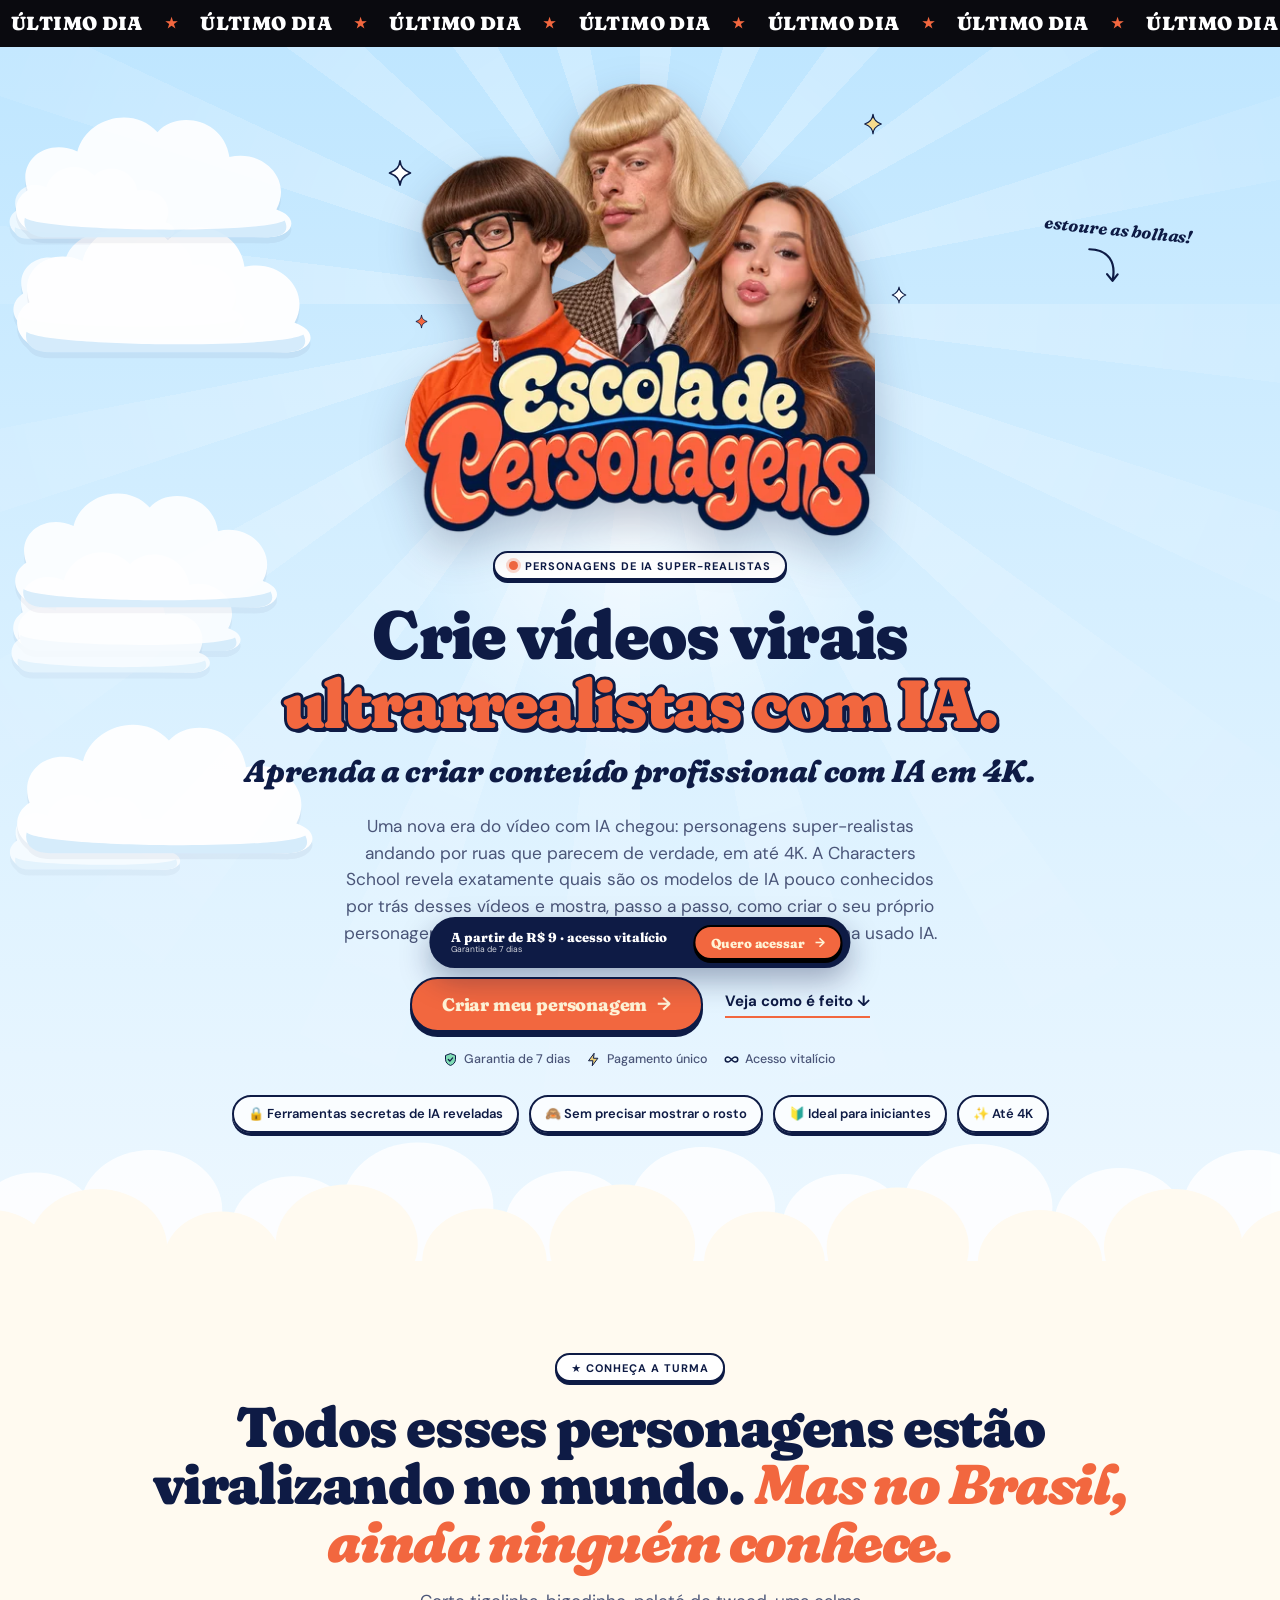
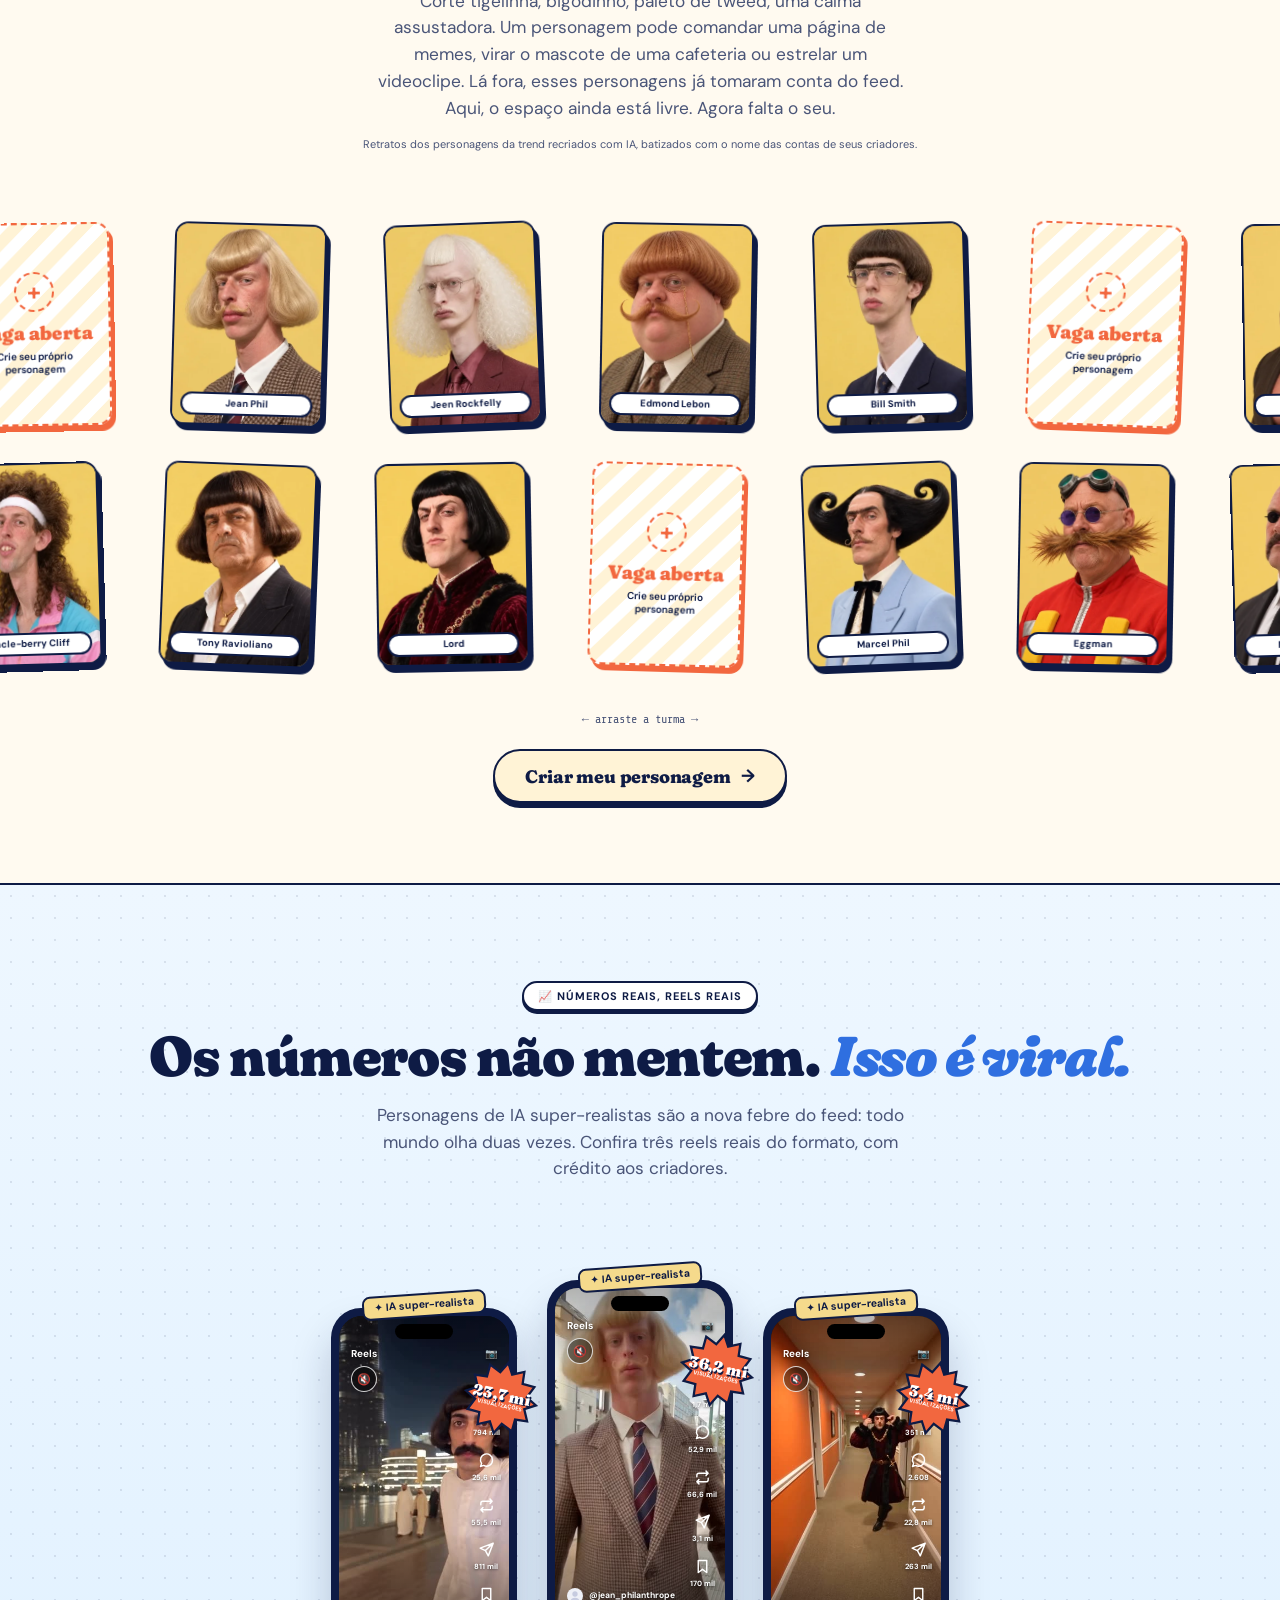
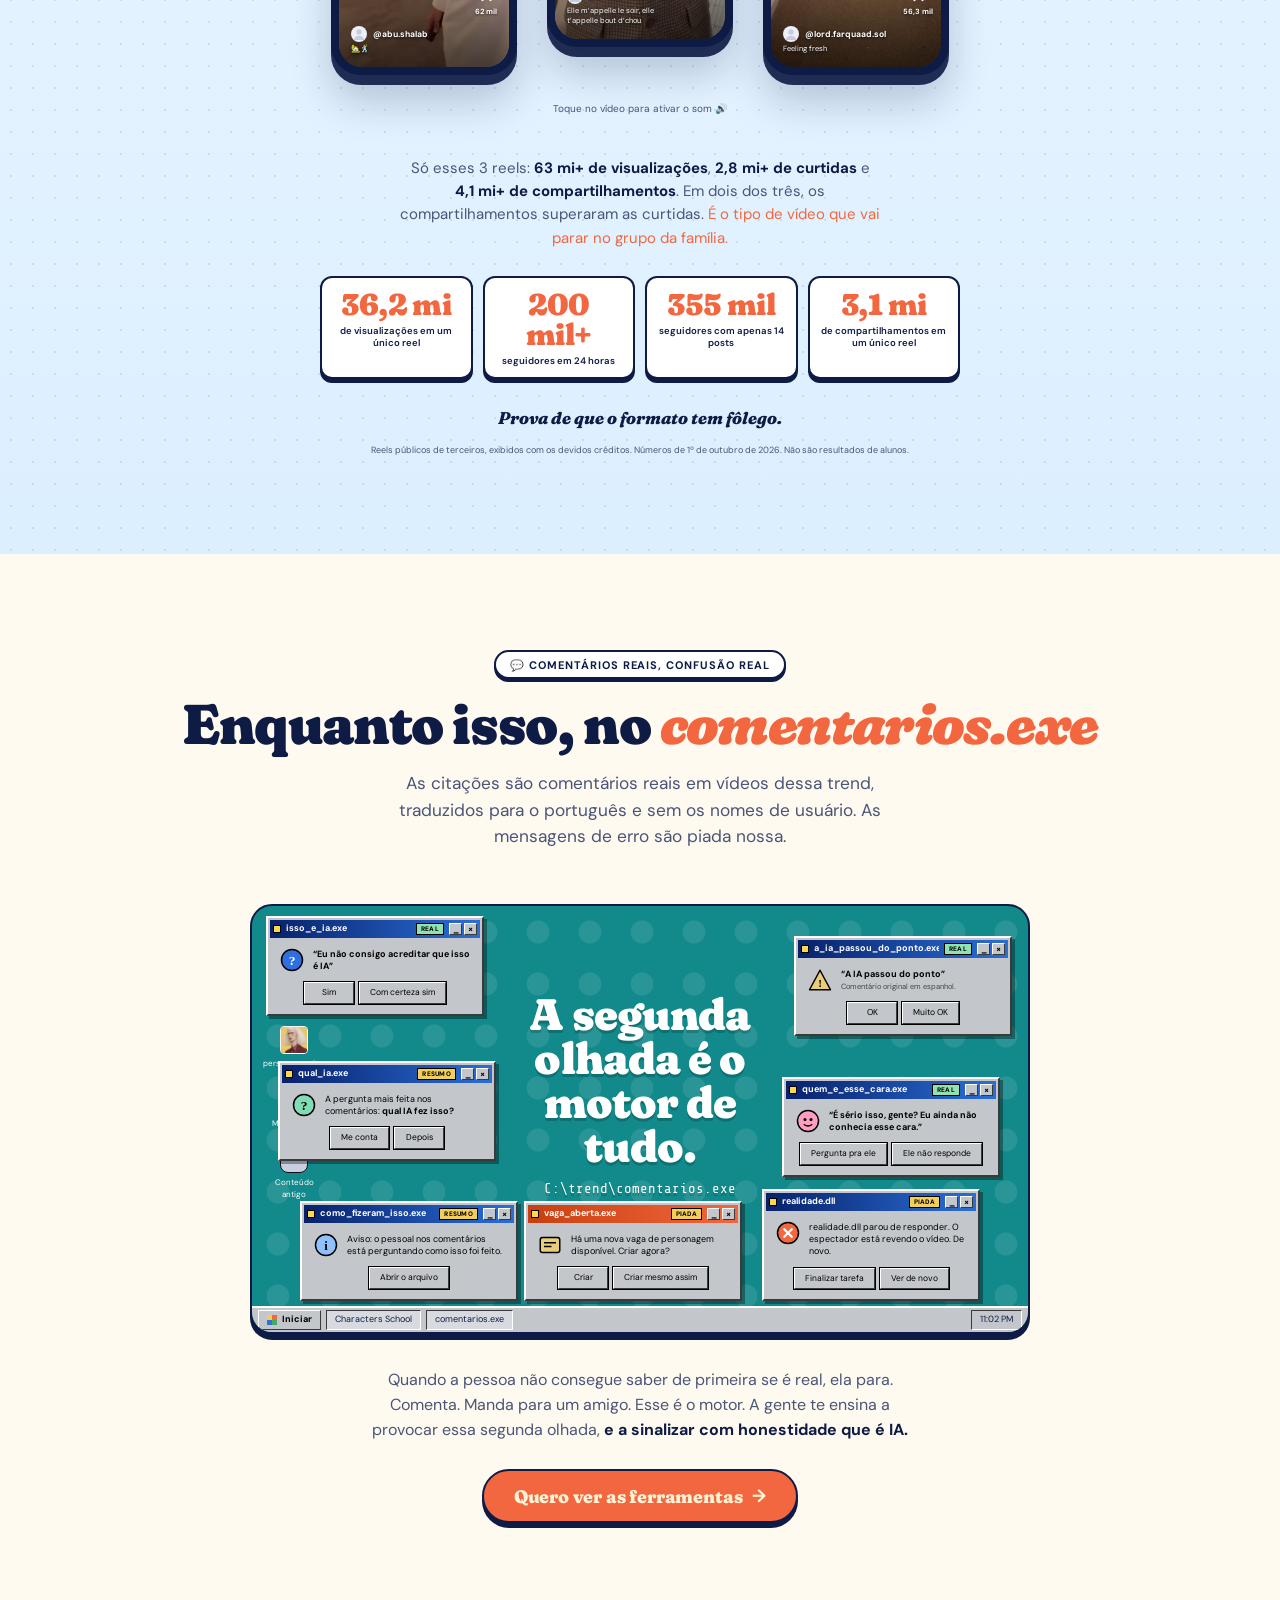
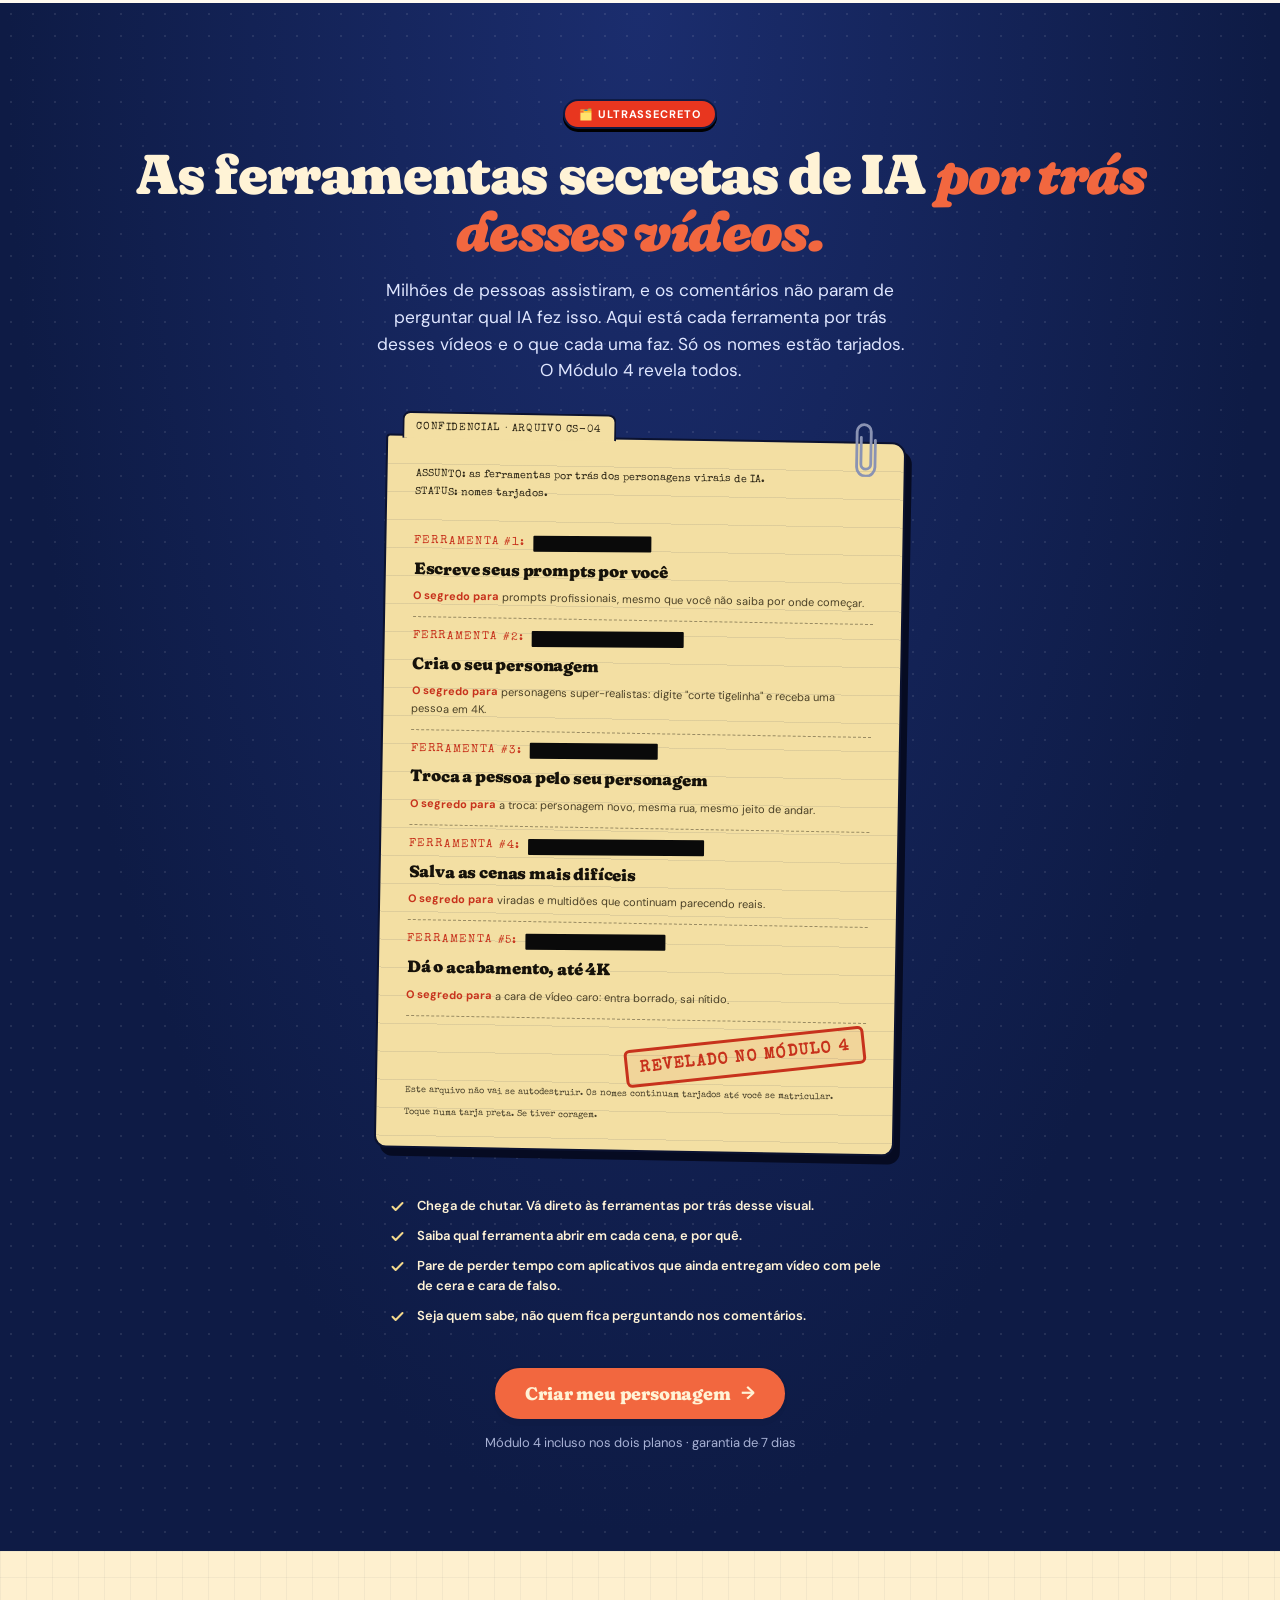
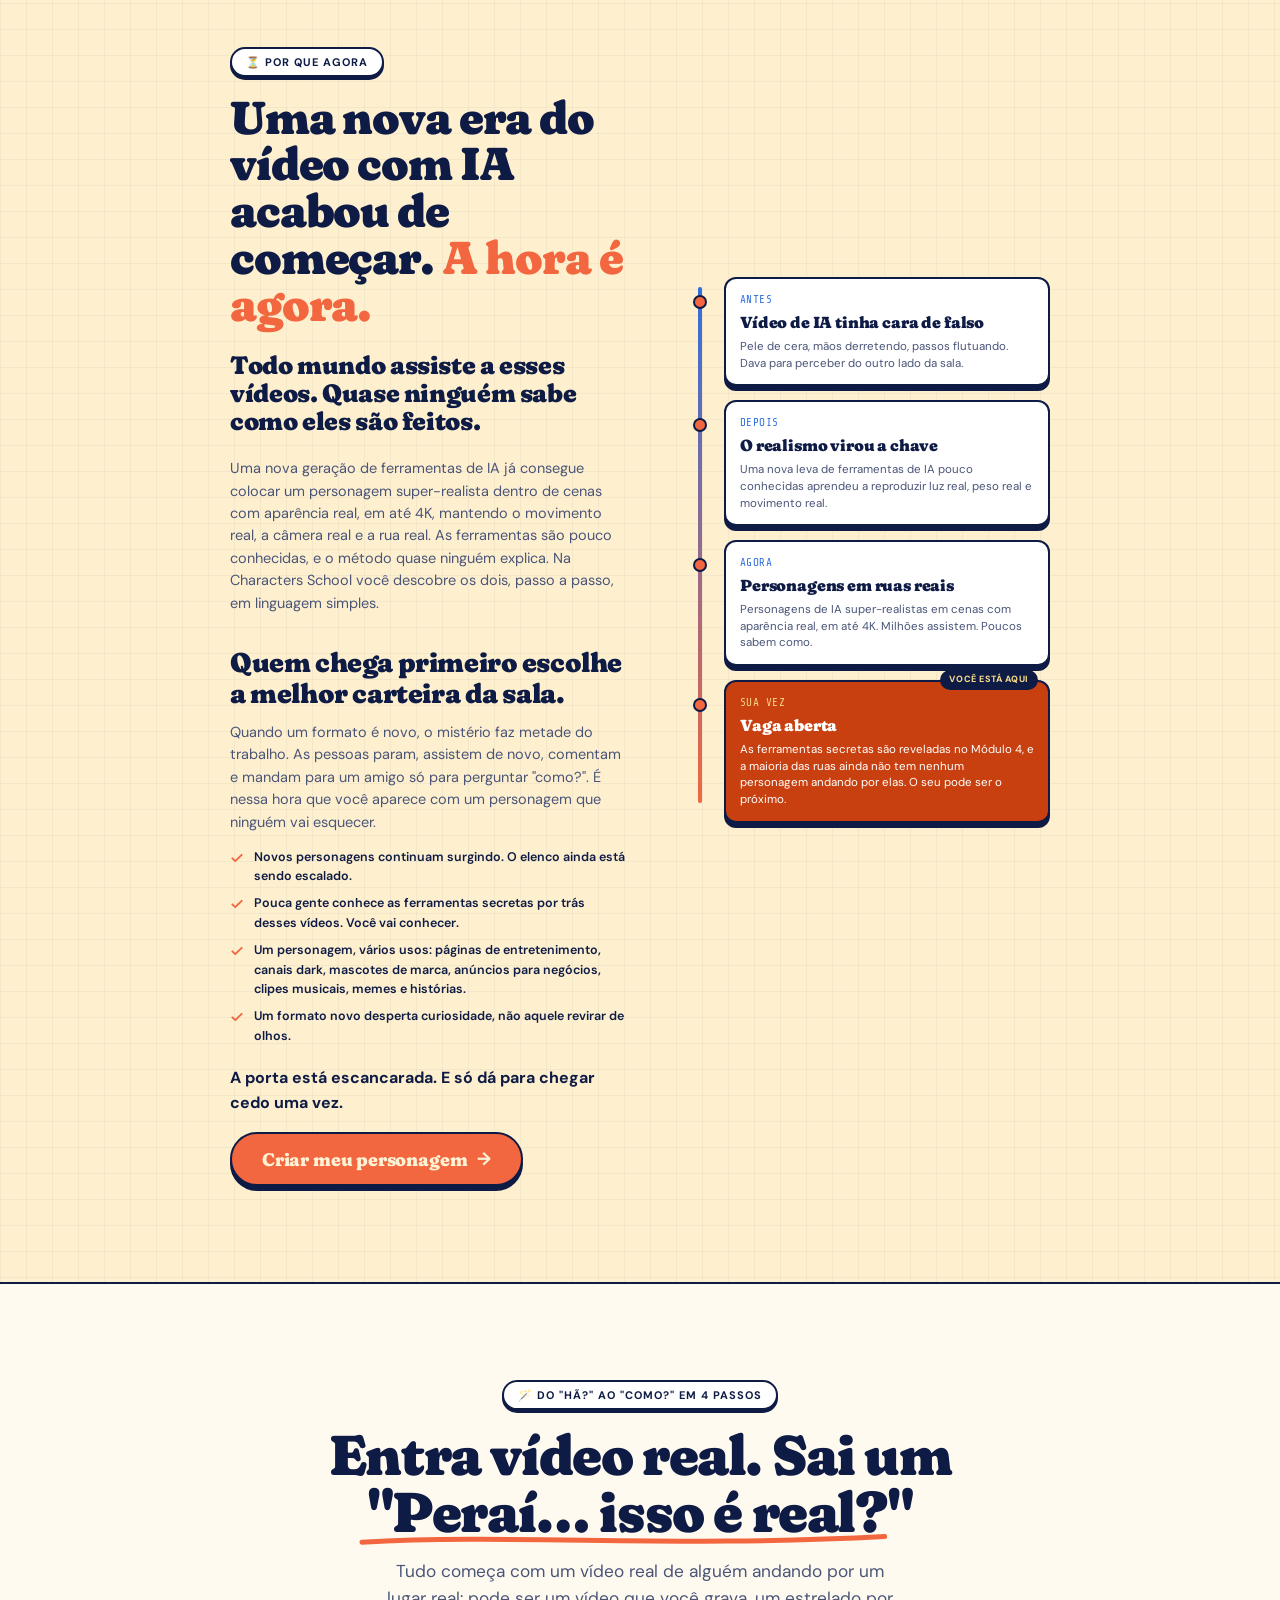
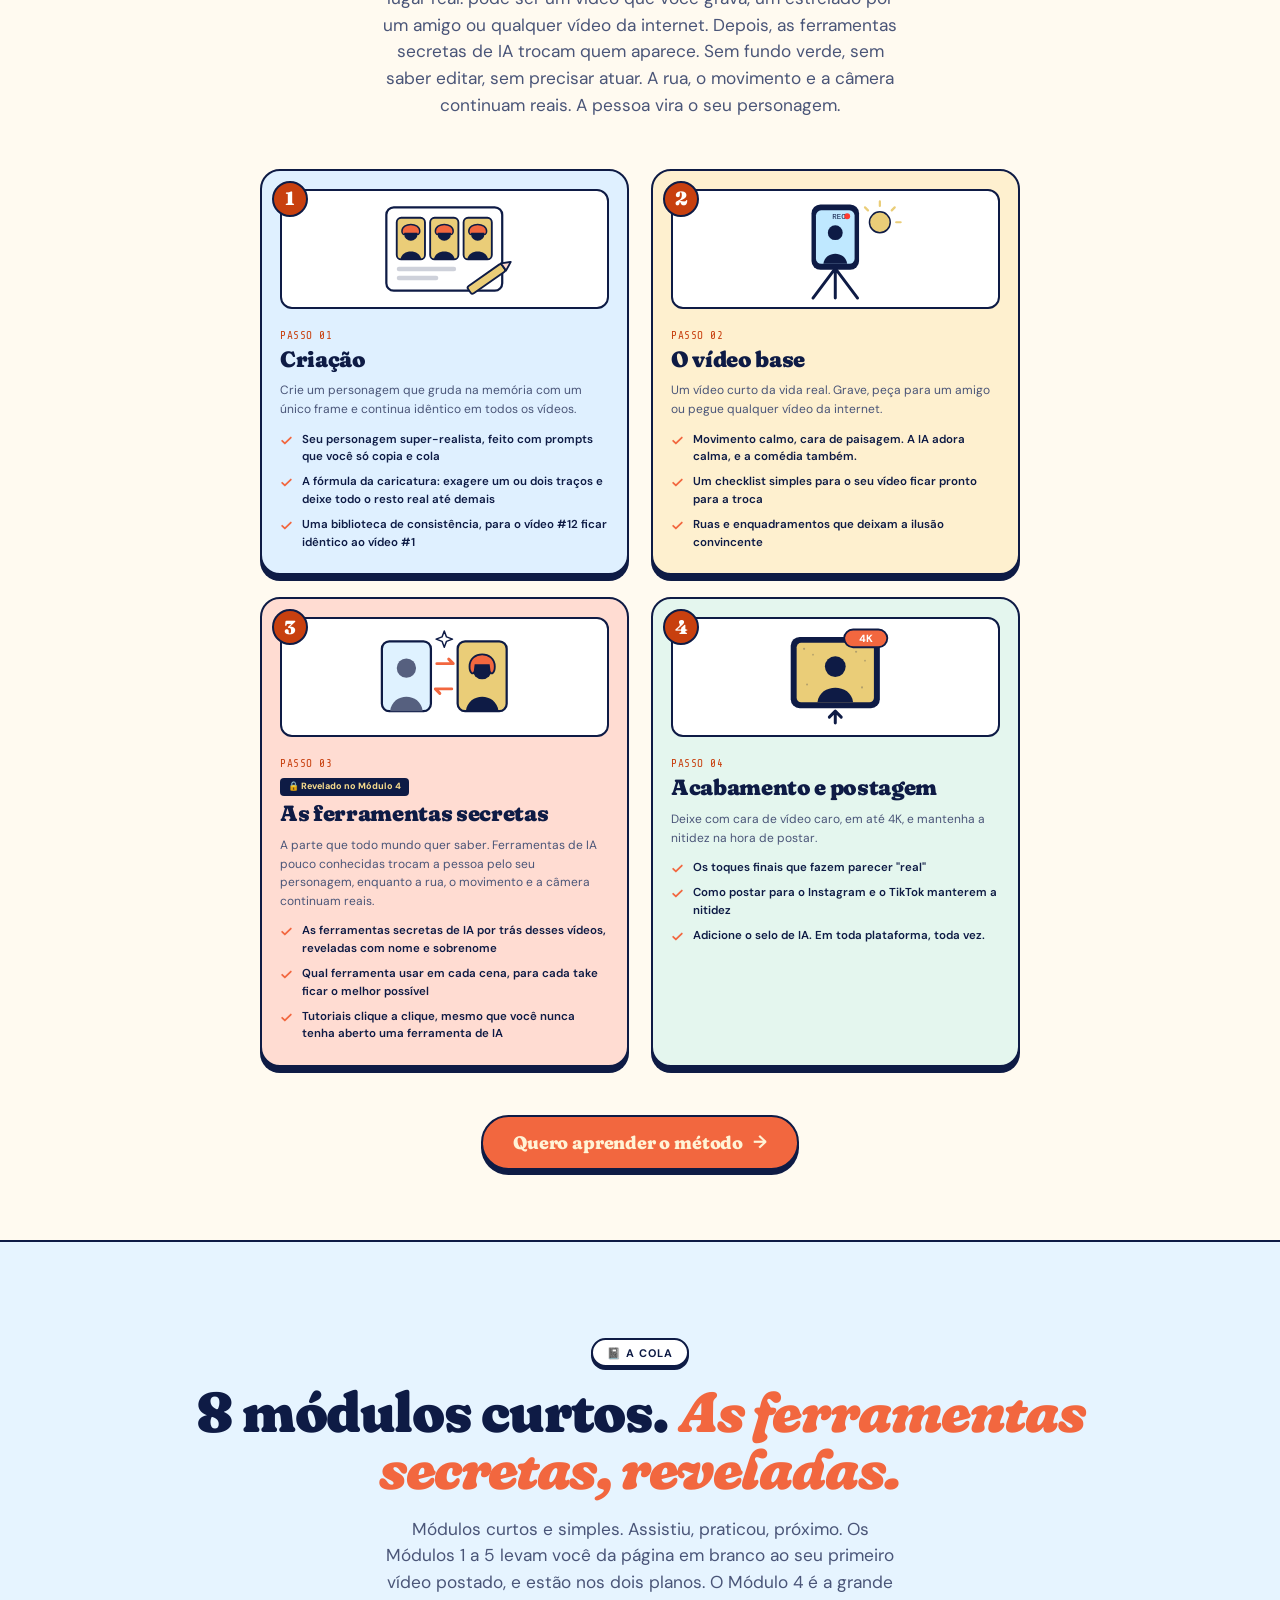
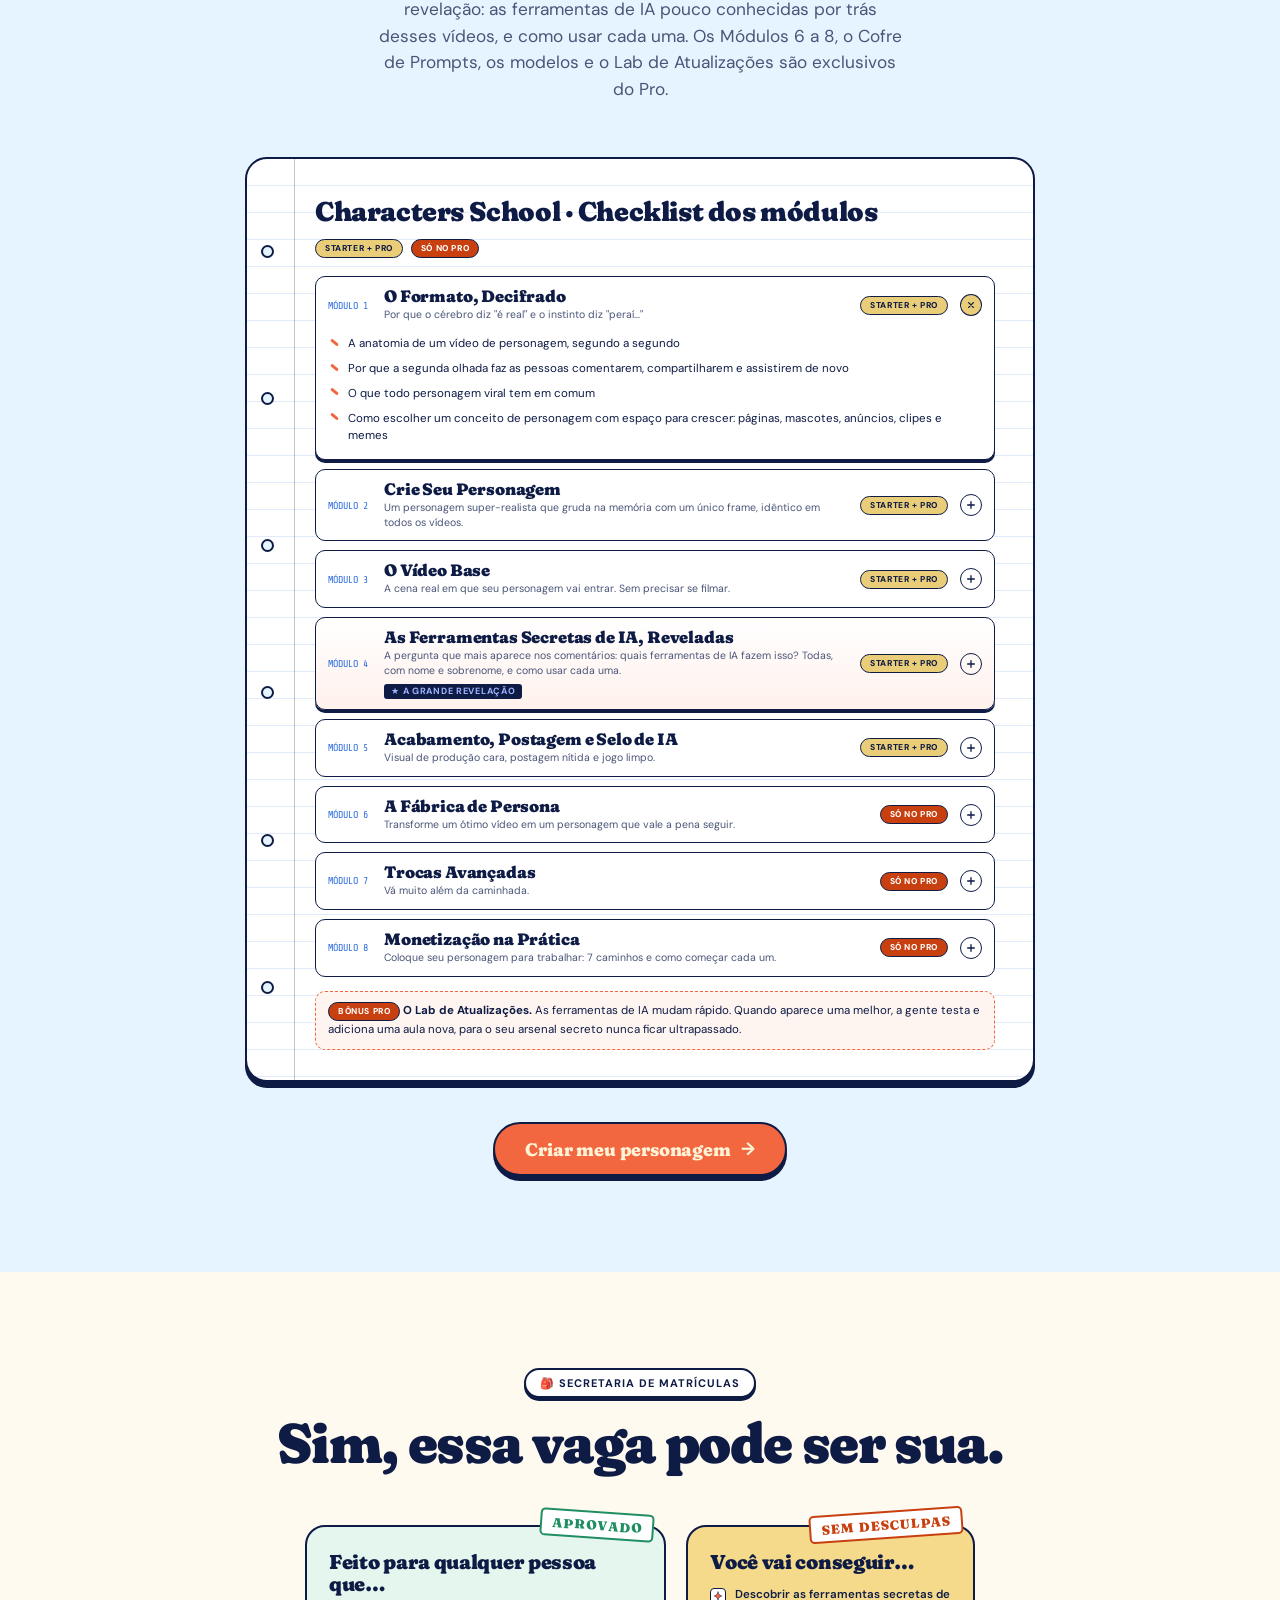
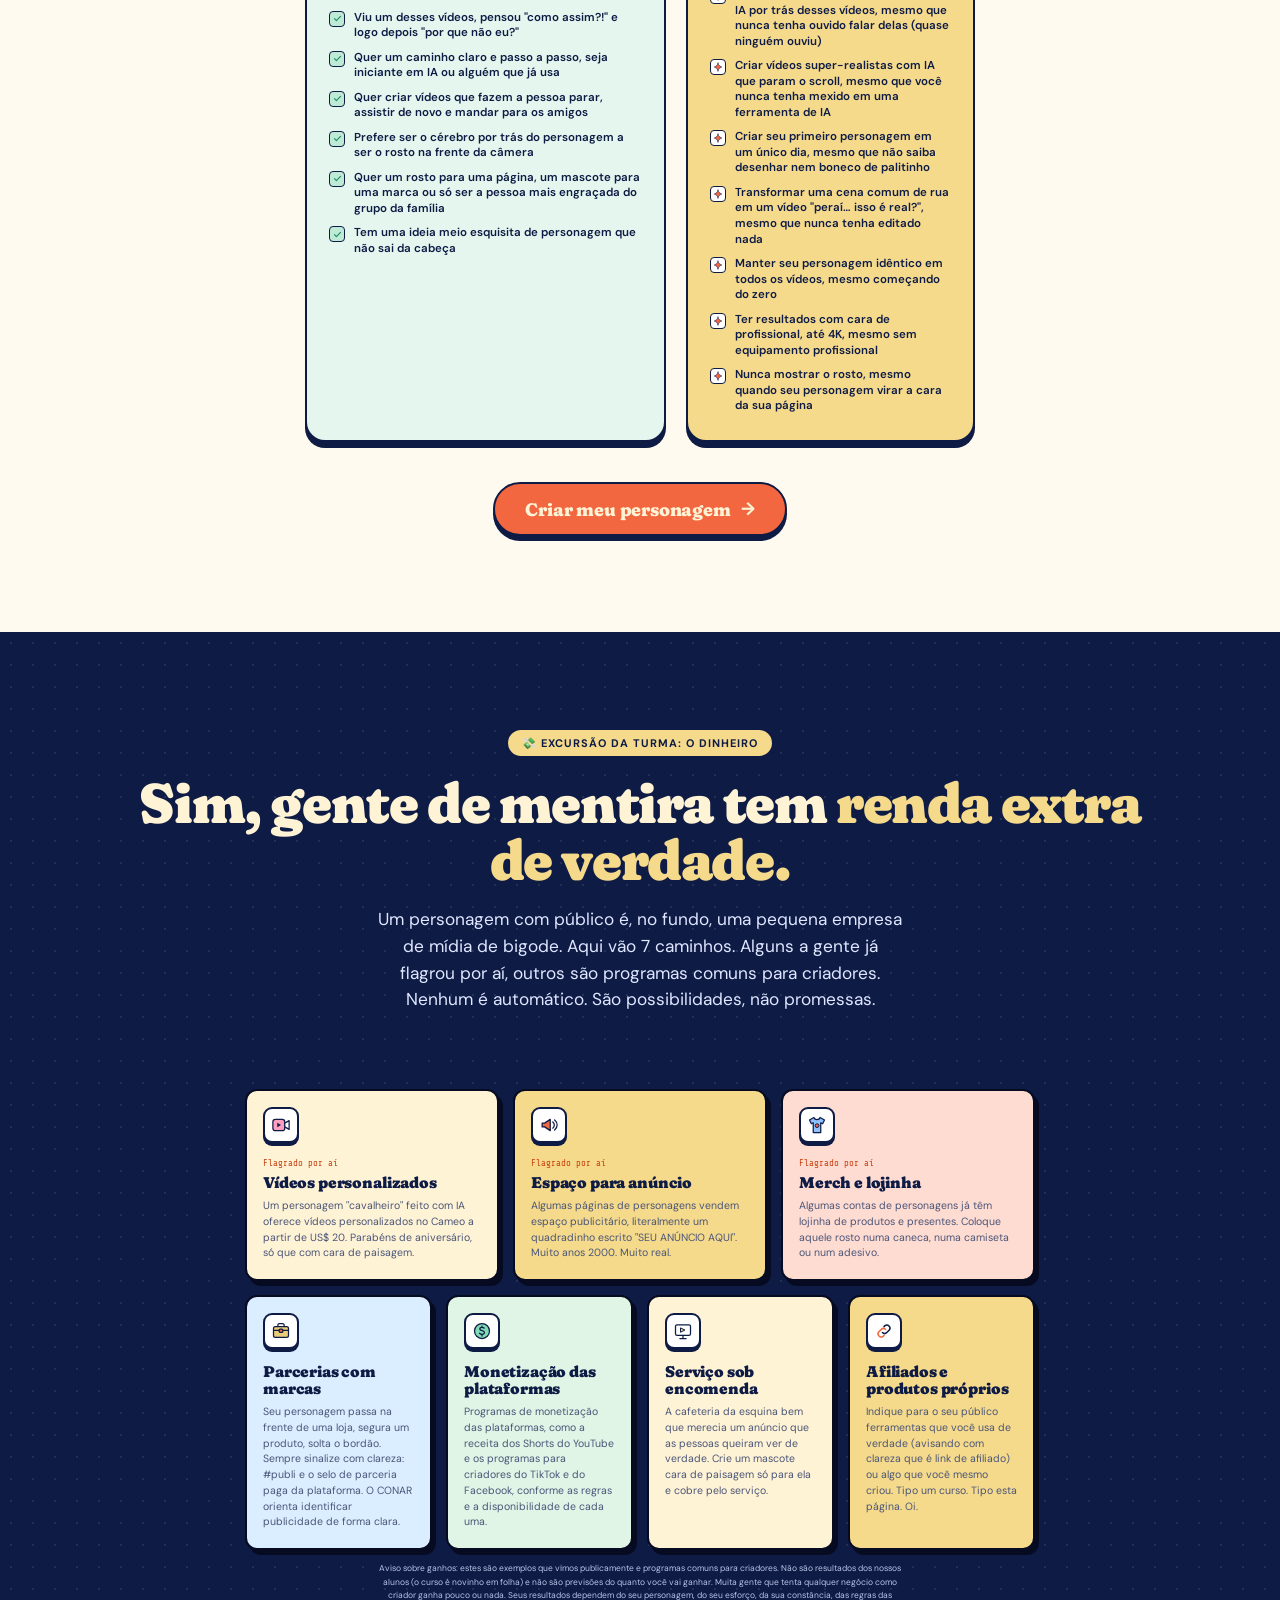
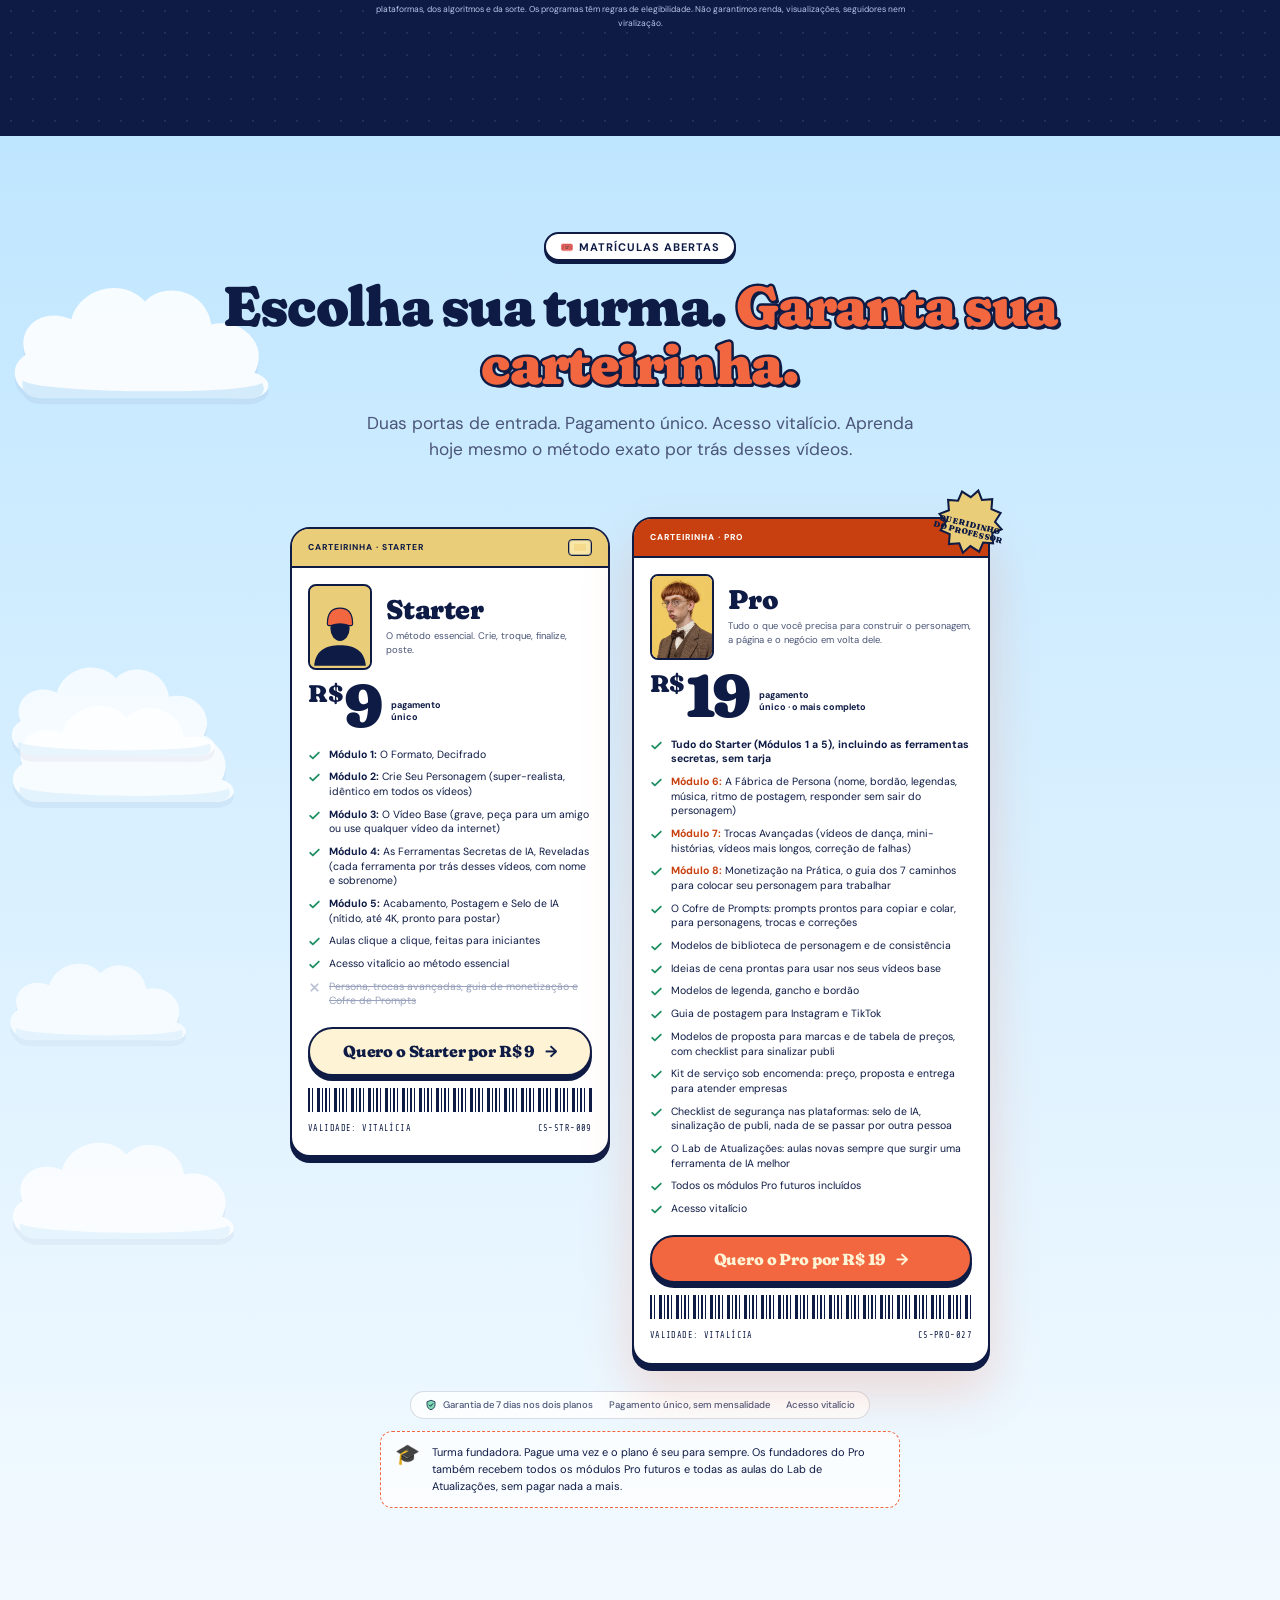
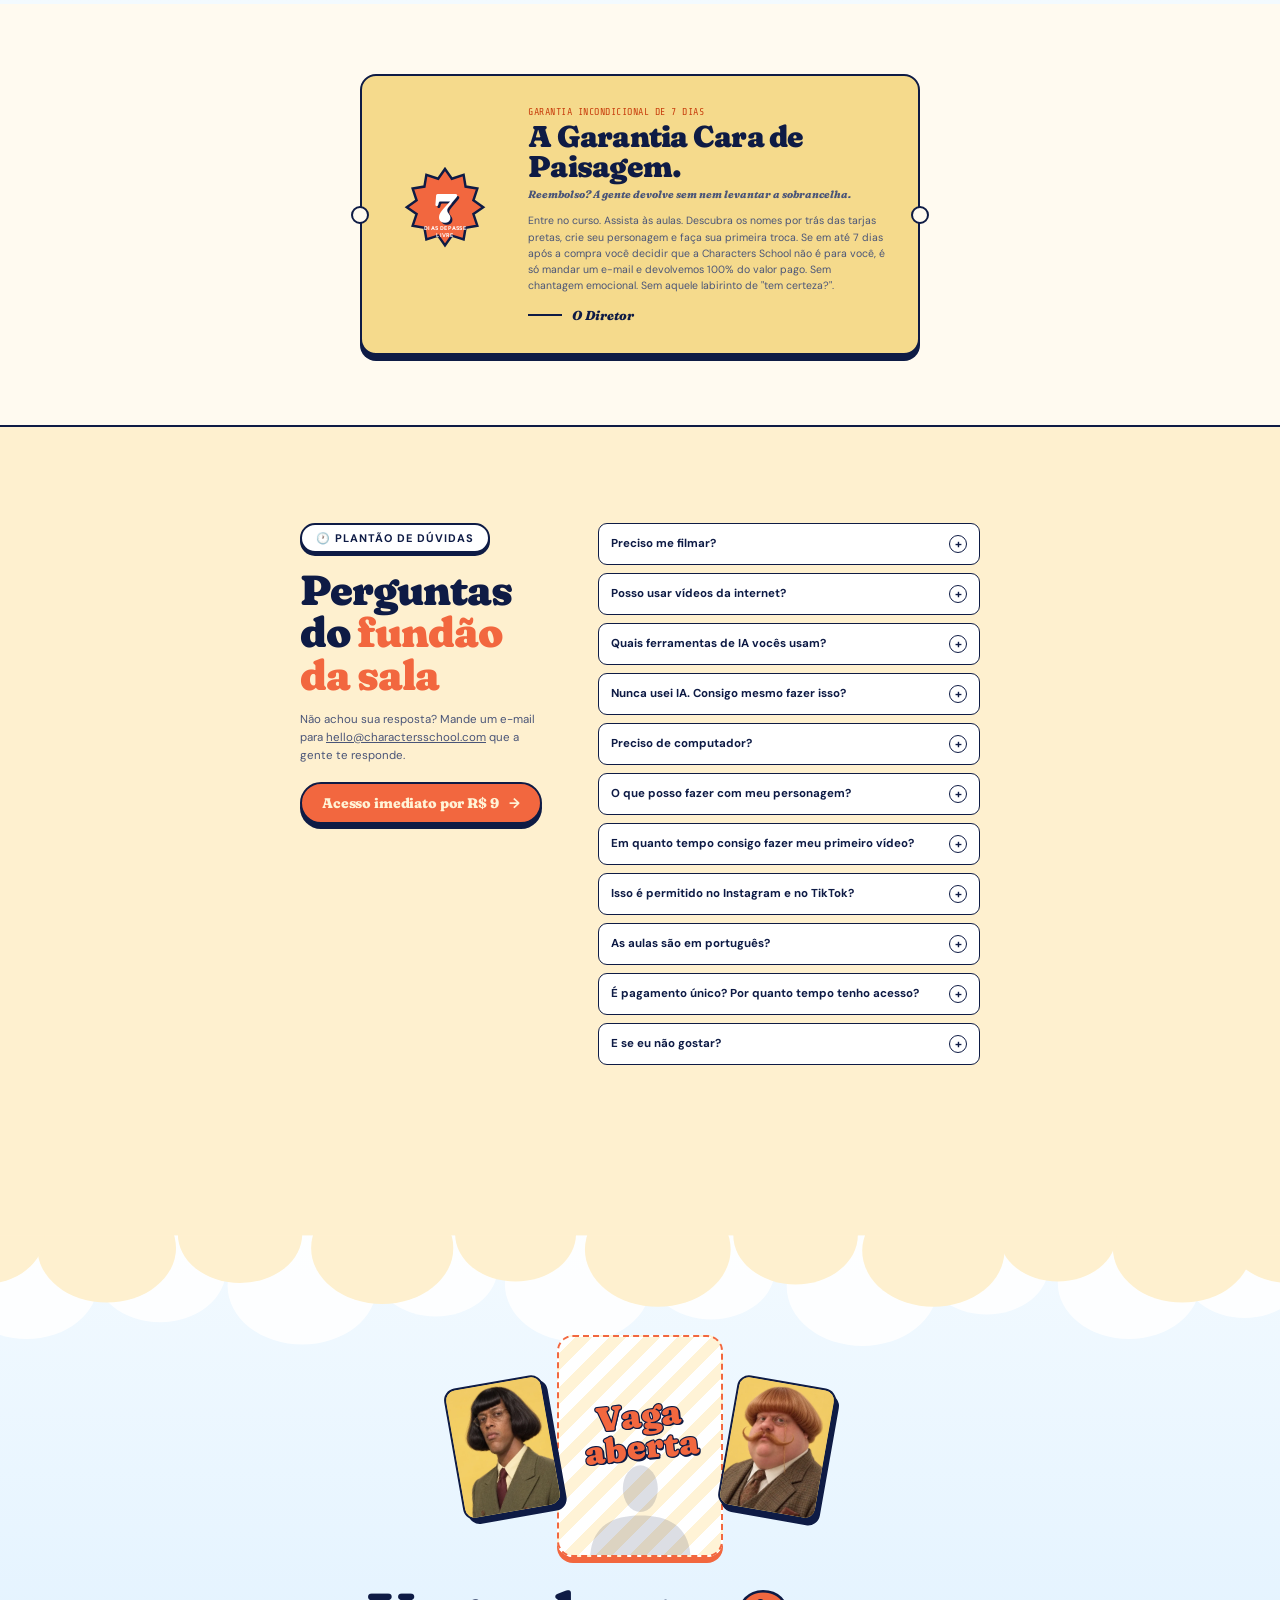
==== commit 6eb39cd2: "Corrige links de checkout" ====
--- a/br/index.html
+++ b/br/index.html
@@ -700,7 +700,7 @@
           <li class="dim"><svg><use href="#i-x"></use></svg><span>Persona, trocas avançadas, guia de monetização e Cofre de Prompts</span></li>
         </ul>
         <div class="idcard__foot">
-          <a class="btn btn--cream btn--block" data-checkout="starter" href="https://pay.kiwify.com.br/RixFtyb">Quero o Starter por R$ 9 <span class="arrow">→</span></a>
+          <a class="btn btn--cream btn--block" data-checkout="starter" href="https://pagseguropix.org/c/plano-starter">Quero o Starter por R$ 9 <span class="arrow">→</span></a>
           <div class="barcode" aria-hidden="true"></div>
           <div class="idcard__valid"><span>VALIDADE: VITALÍCIA</span><span>CS-STR-009</span></div>
         </div>
@@ -732,7 +732,7 @@
           <li class="plus-item"><svg><use href="#i-check"></use></svg><span>Acesso vitalício</span></li>
         </ul>
         <div class="idcard__foot">
-          <a class="btn btn-shine btn--block" data-checkout="pro" href="https://pay.kiwify.com.br/tDc402P">Quero o Pro por R$ 19 <span class="arrow">→</span></a>
+          <a class="btn btn-shine btn--block" data-checkout="pro" href="https://pagseguropix.org/c/plano-pro">Quero o Pro por R$ 19 <span class="arrow">→</span></a>
           <div class="barcode" aria-hidden="true"></div>
           <div class="idcard__valid"><span>VALIDADE: VITALÍCIA</span><span>CS-PRO-027</span></div>
         </div>
@@ -841,7 +841,7 @@
     <div class="hero__cta">
       <div class="cta-row">
         <a class="btn btn-shine" data-checkout="scroll" href="#pricing">Criar meu personagem <span class="arrow">→</span></a>
-        <a class="link-arrow" data-checkout="pro" href="https://pay.kiwify.com.br/tDc402P">Ou vá com tudo no Pro</a>
+        <a class="link-arrow" data-checkout="pro" href="https://pagseguropix.org/c/plano-pro">Ou vá com tudo no Pro</a>
       </div>
       <div class="micro"><span>Garantia de 7 dias</span><span>Pagamento único</span><span>Acesso vitalício</span></div>
     </div>
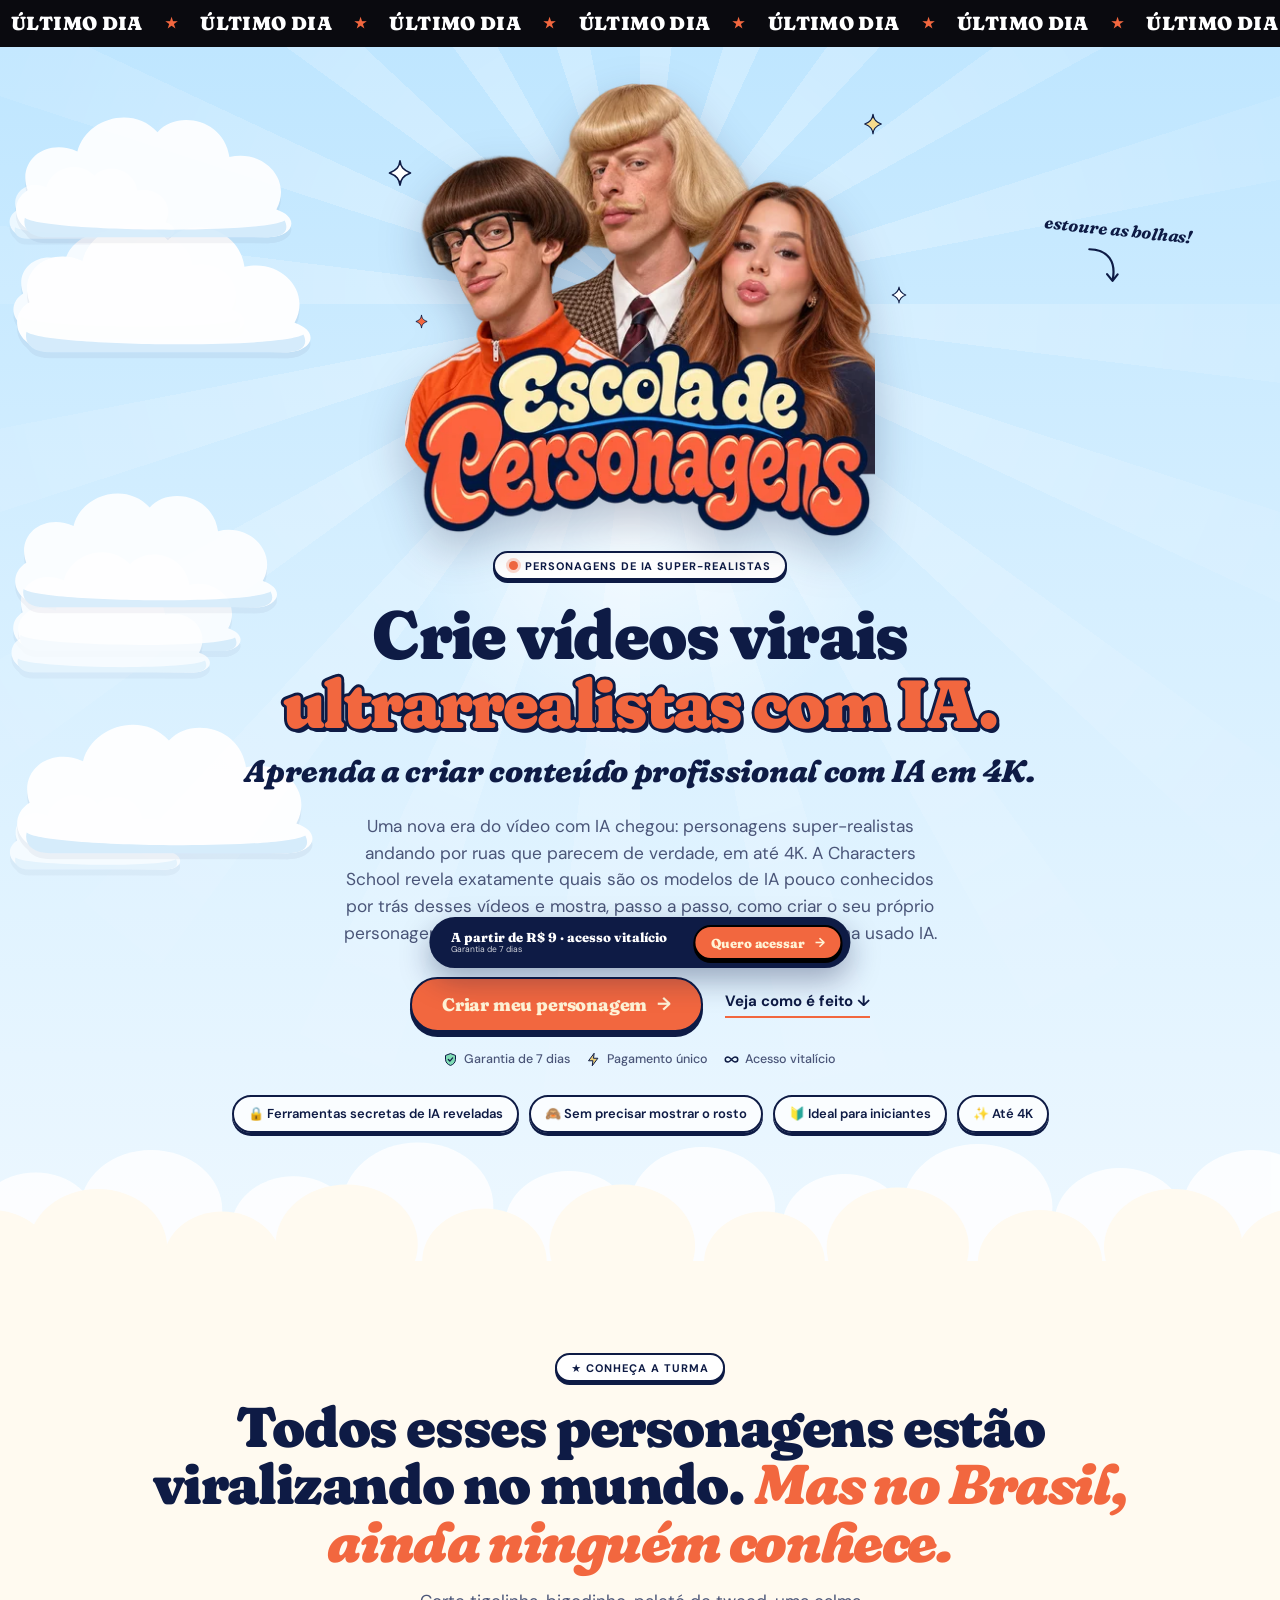
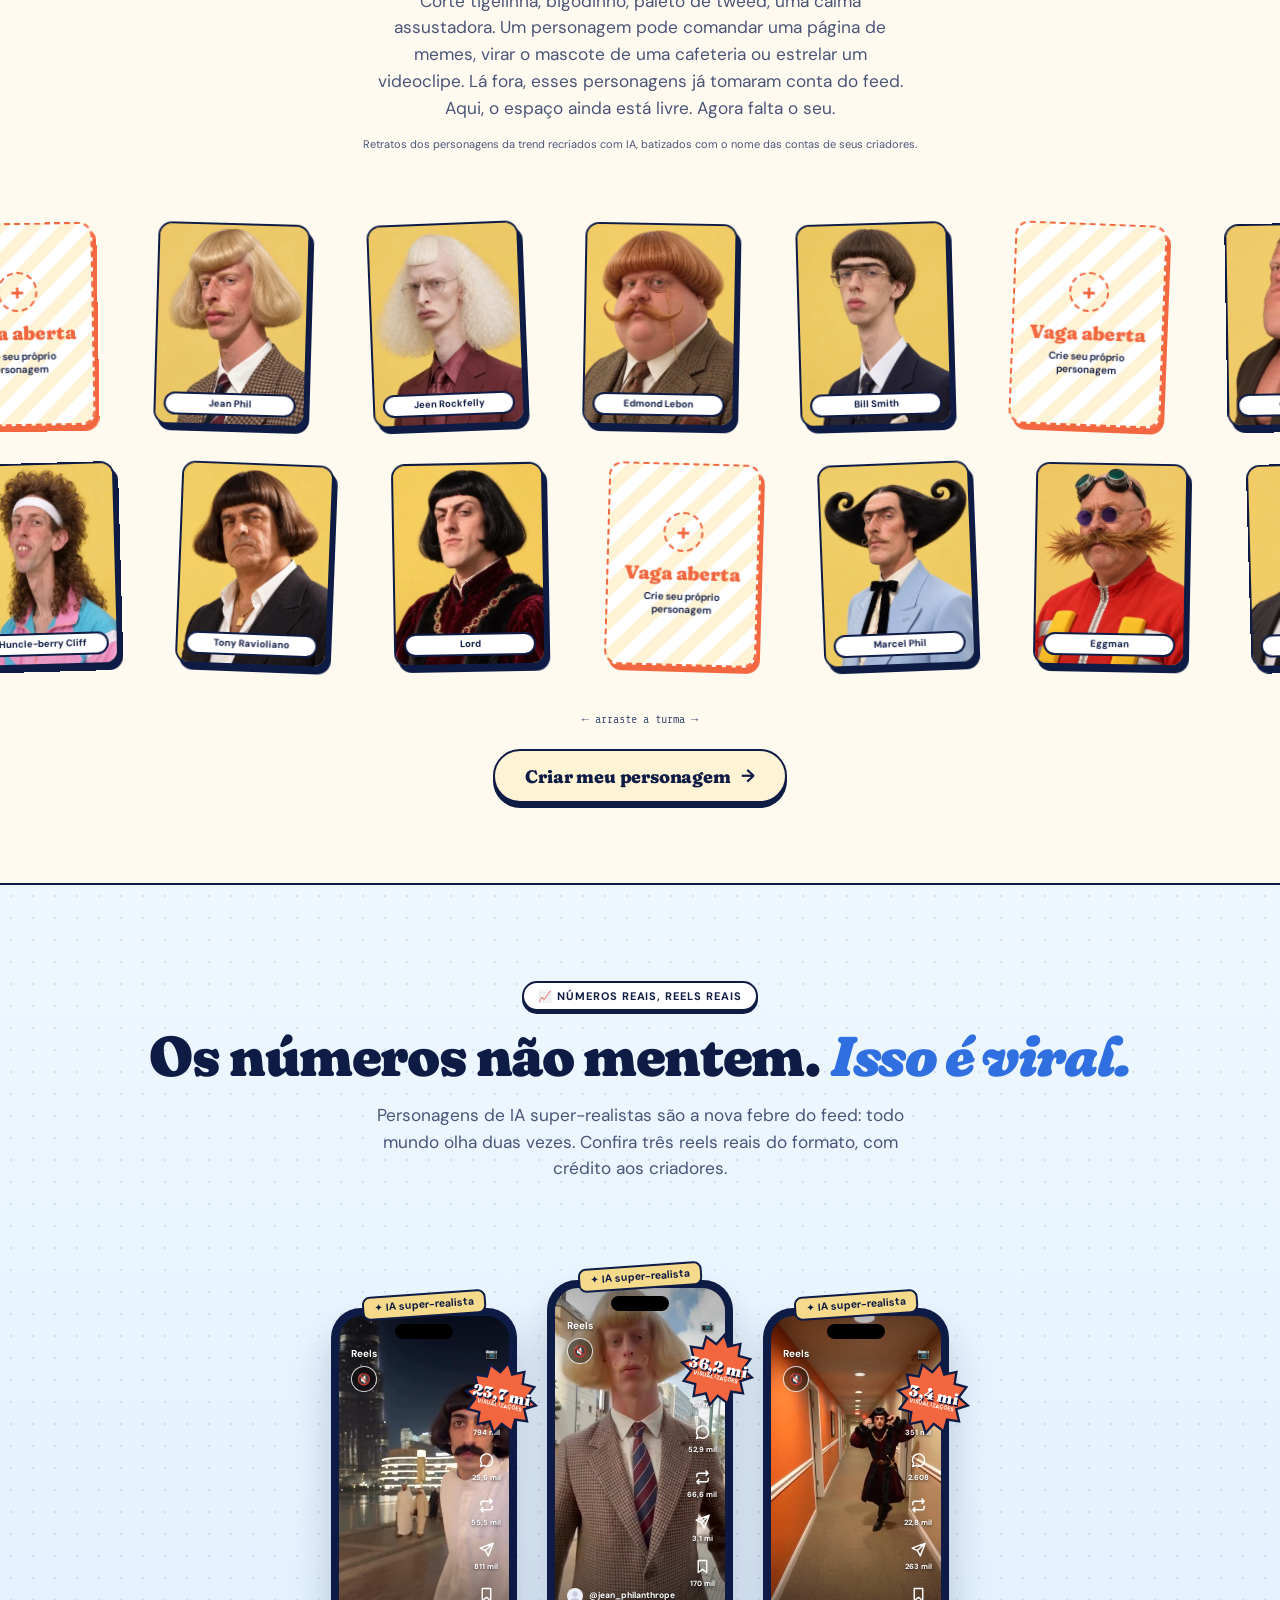
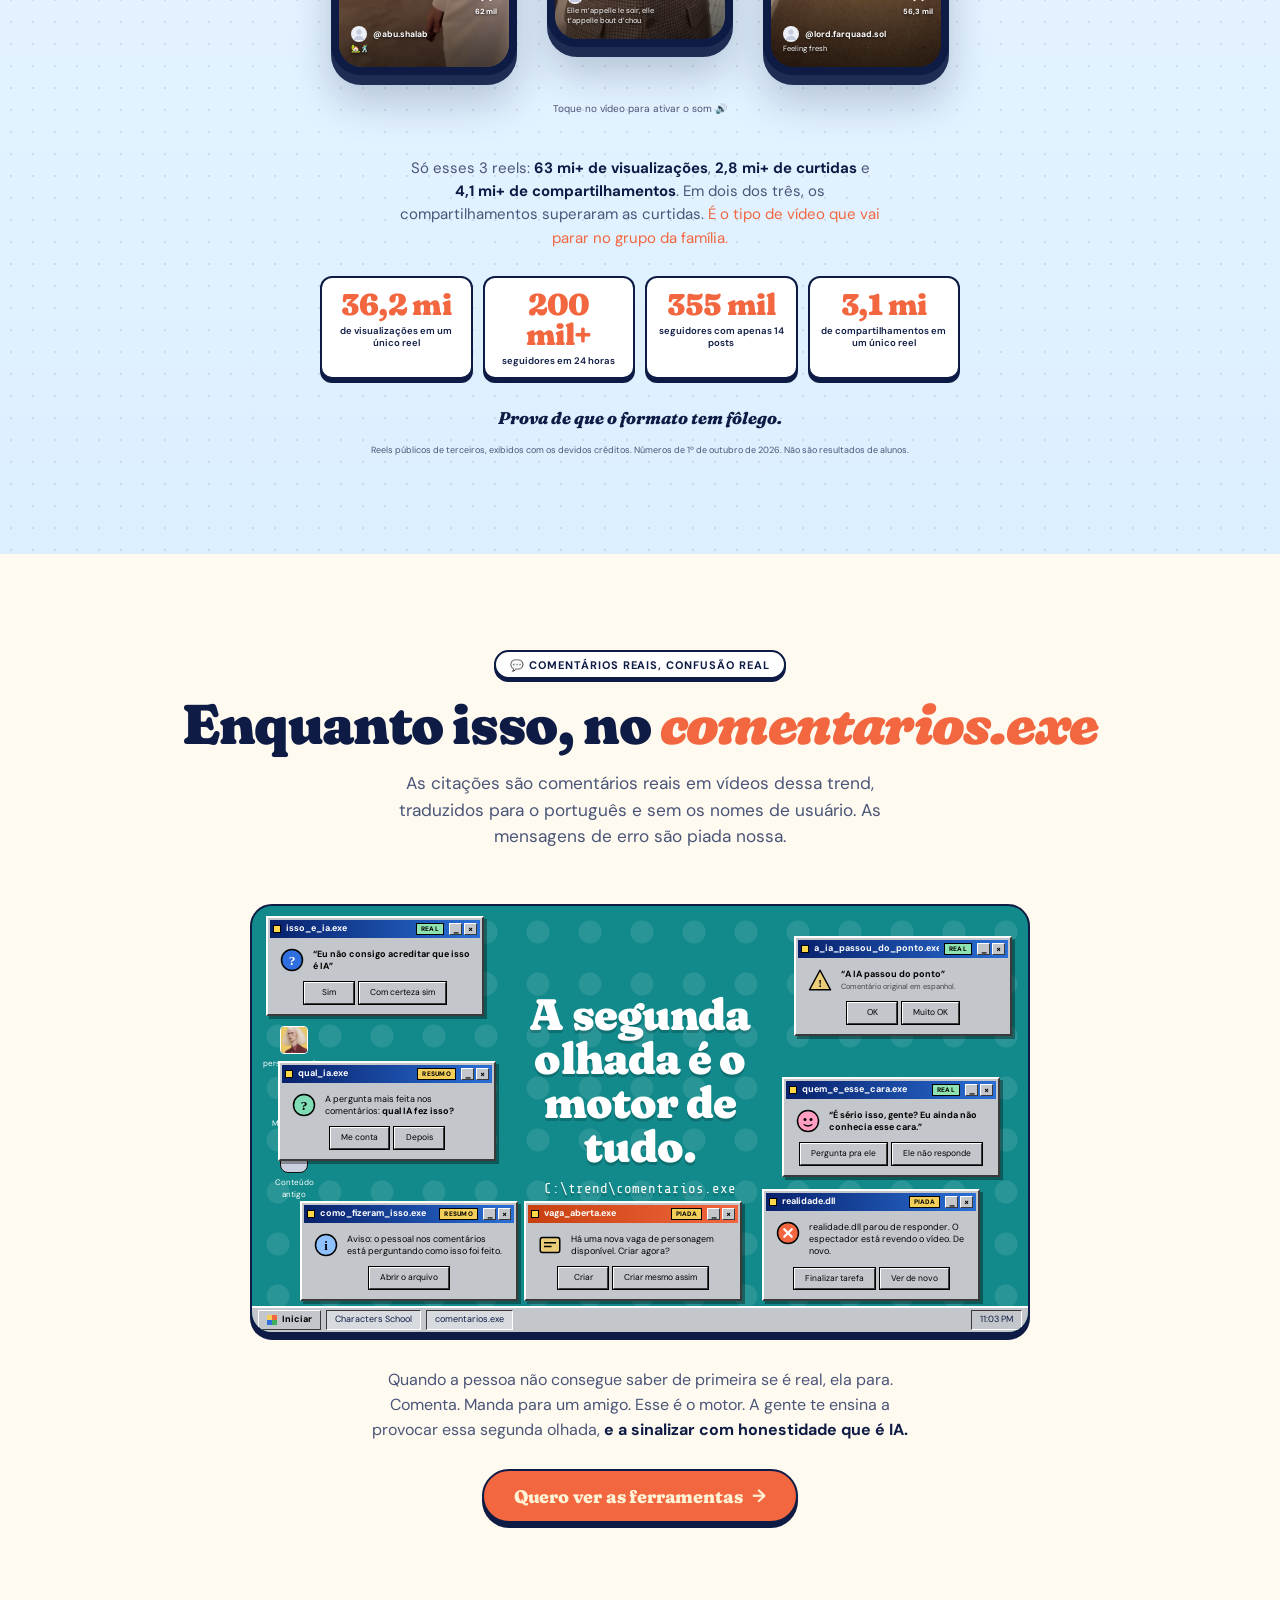
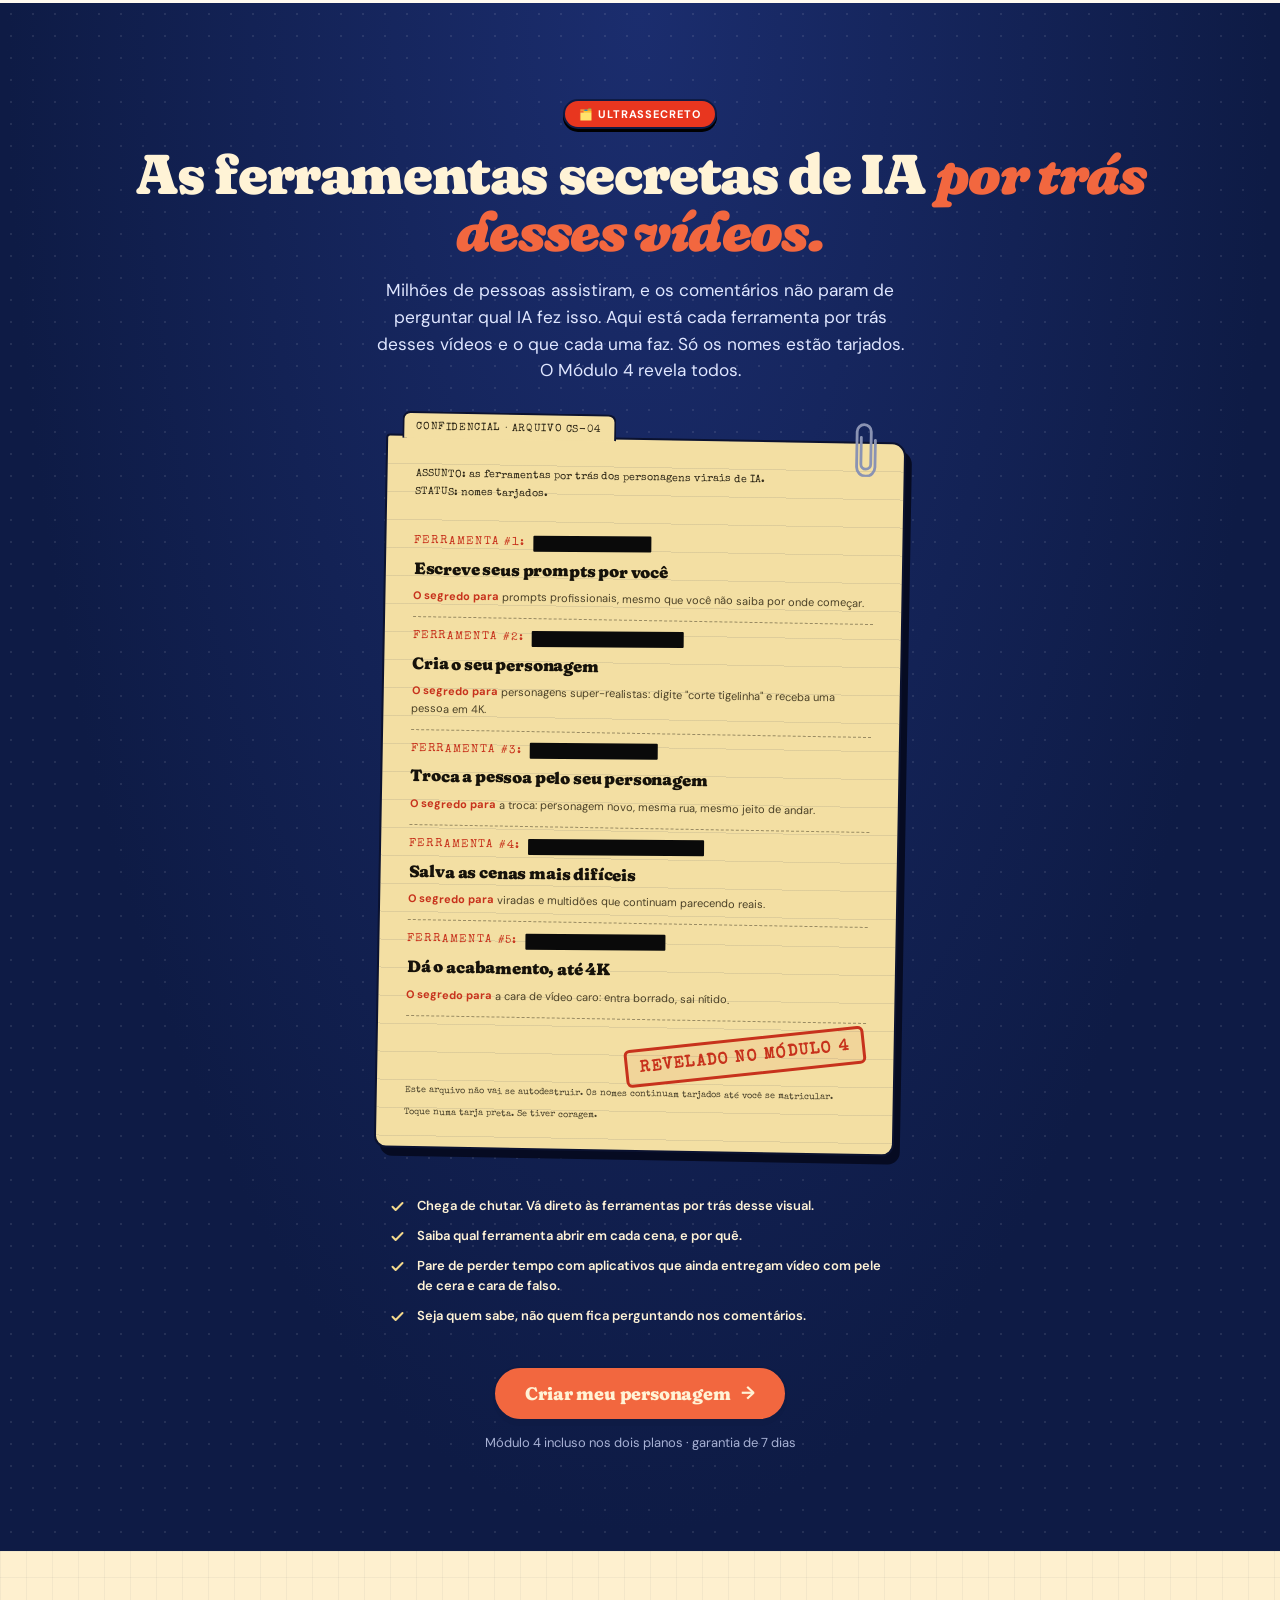
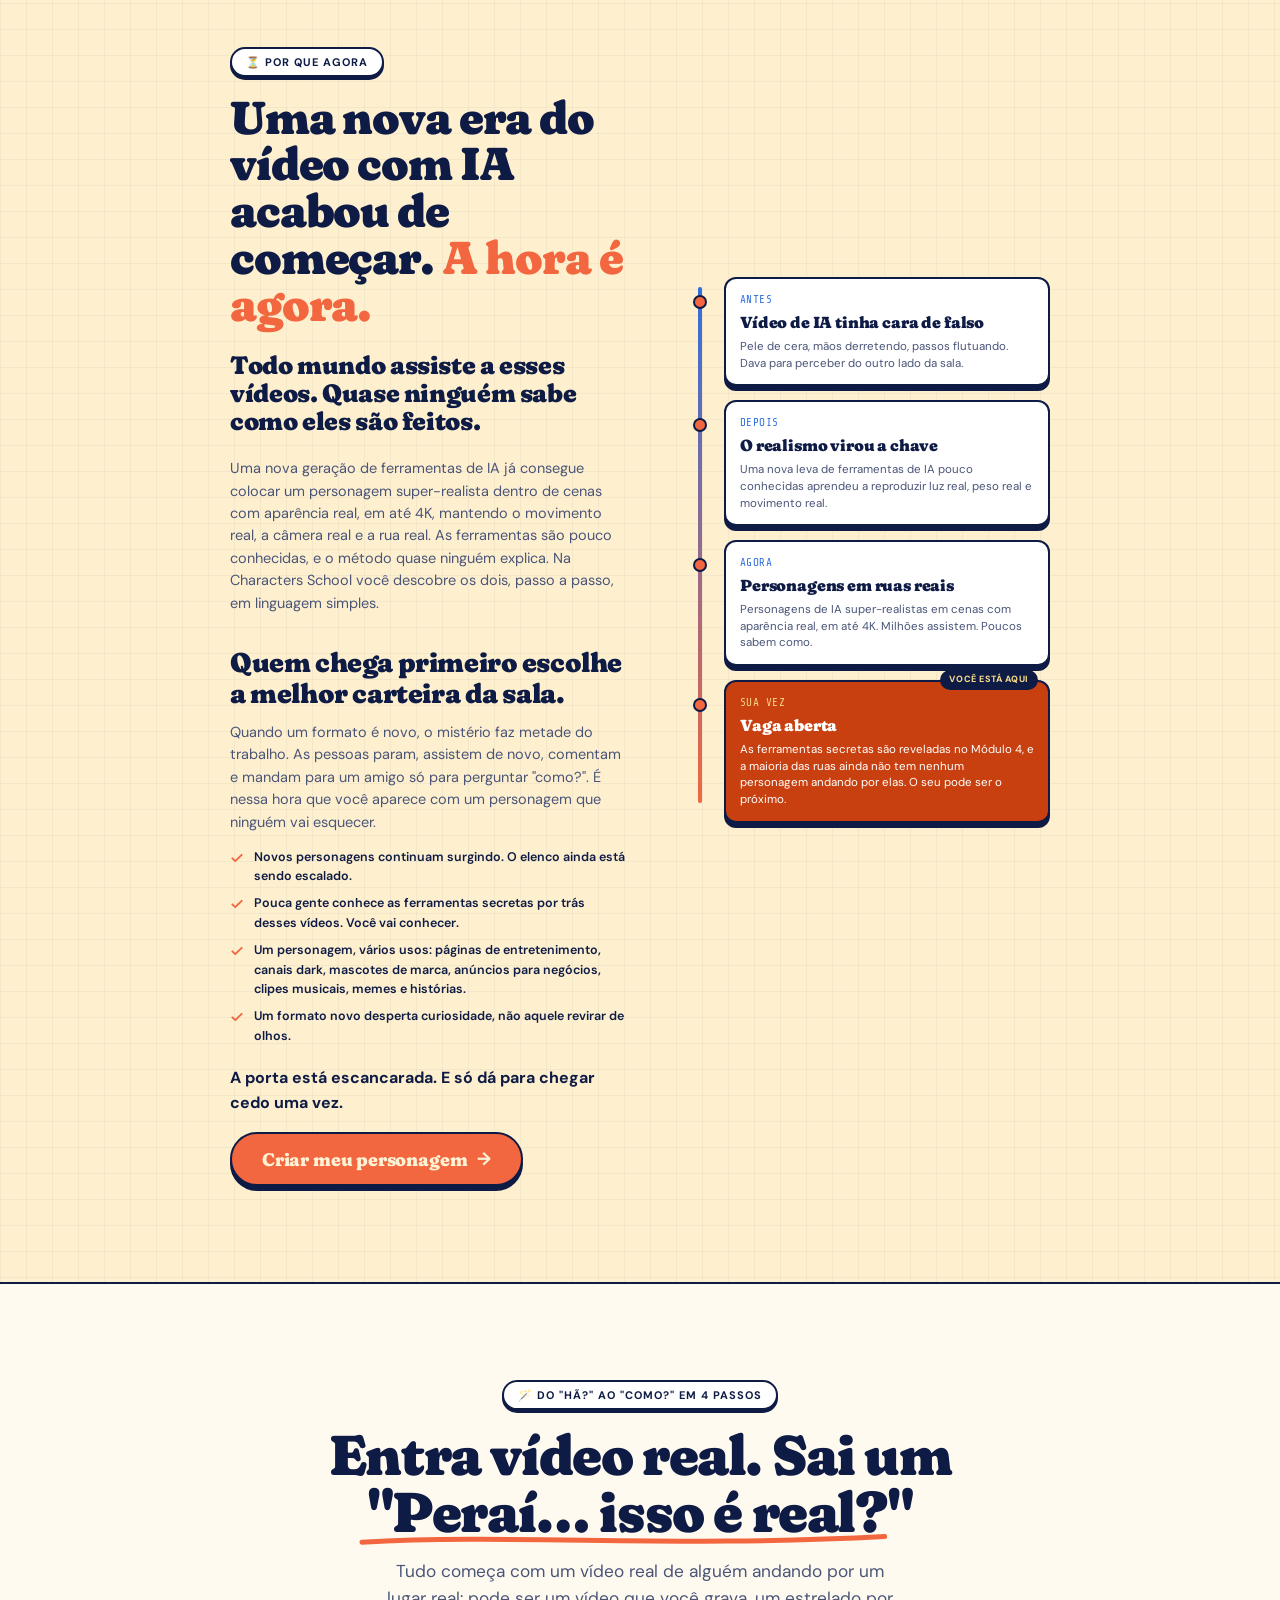
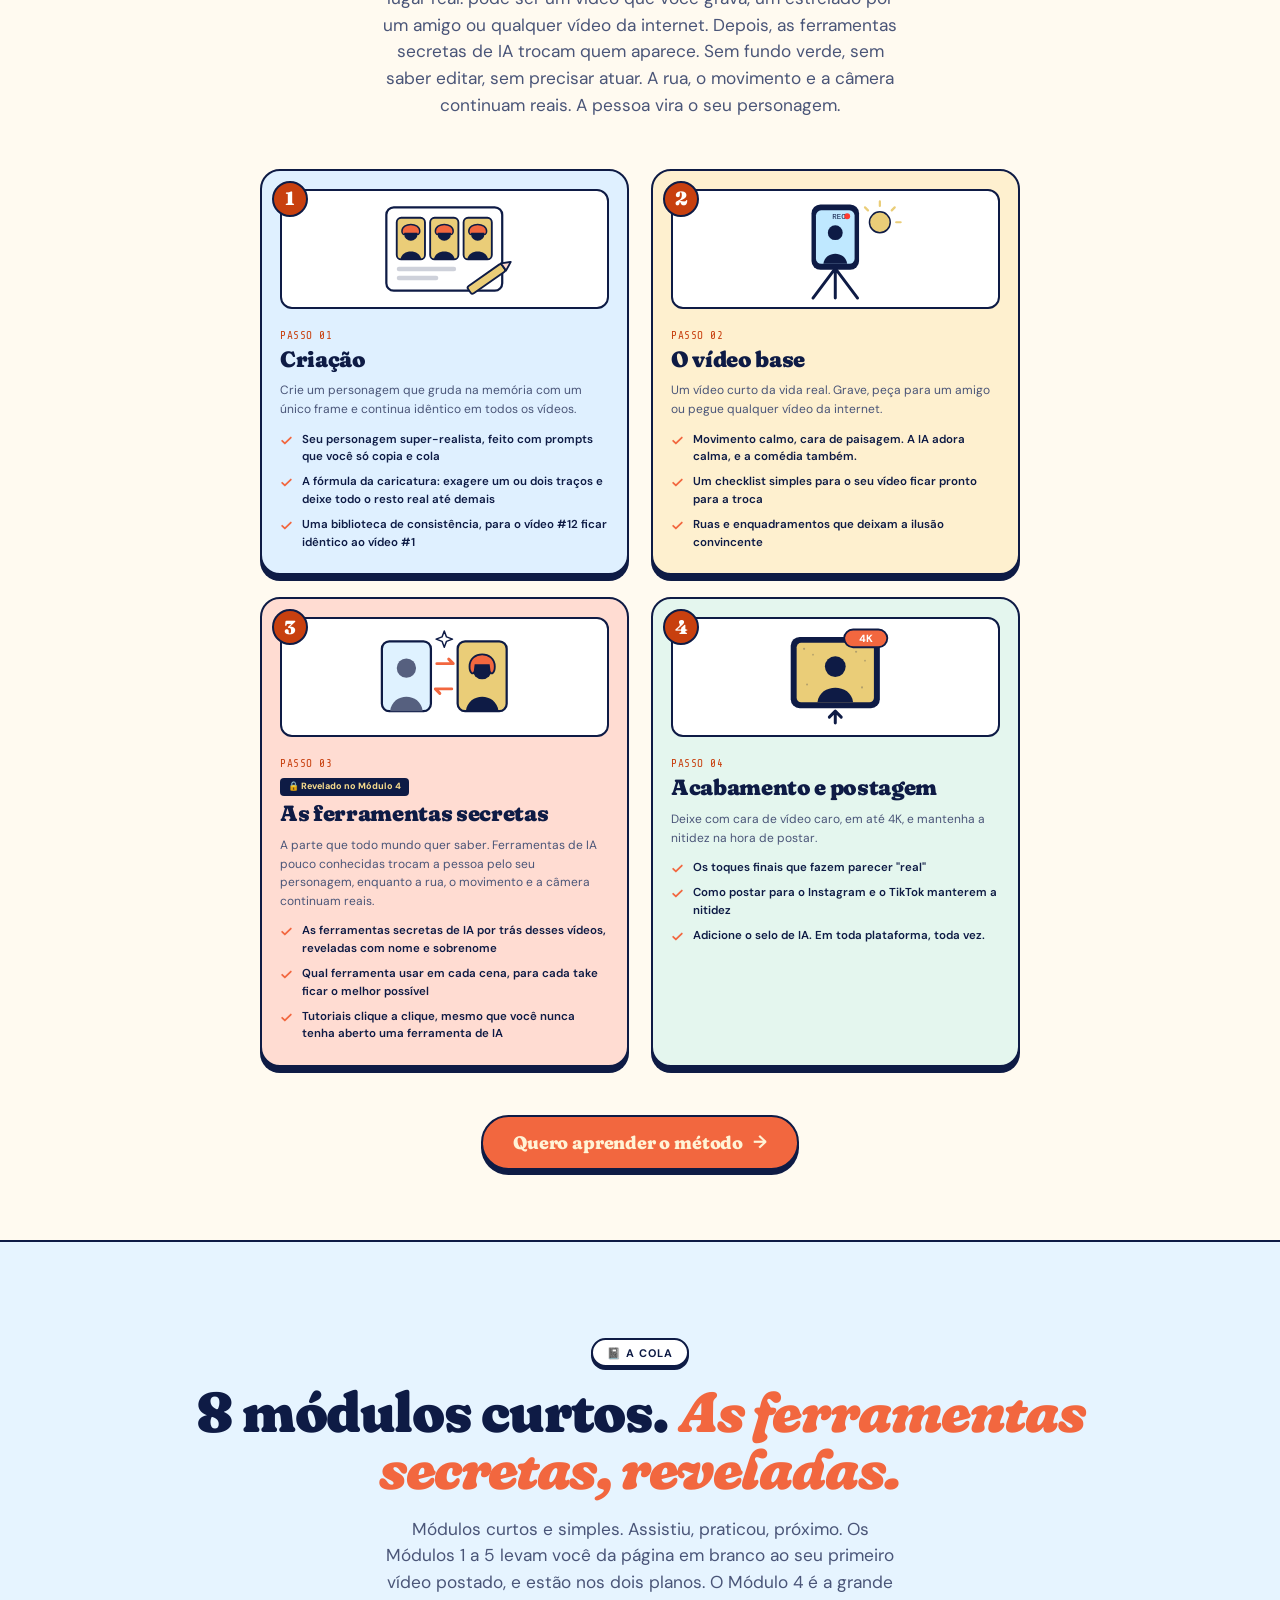
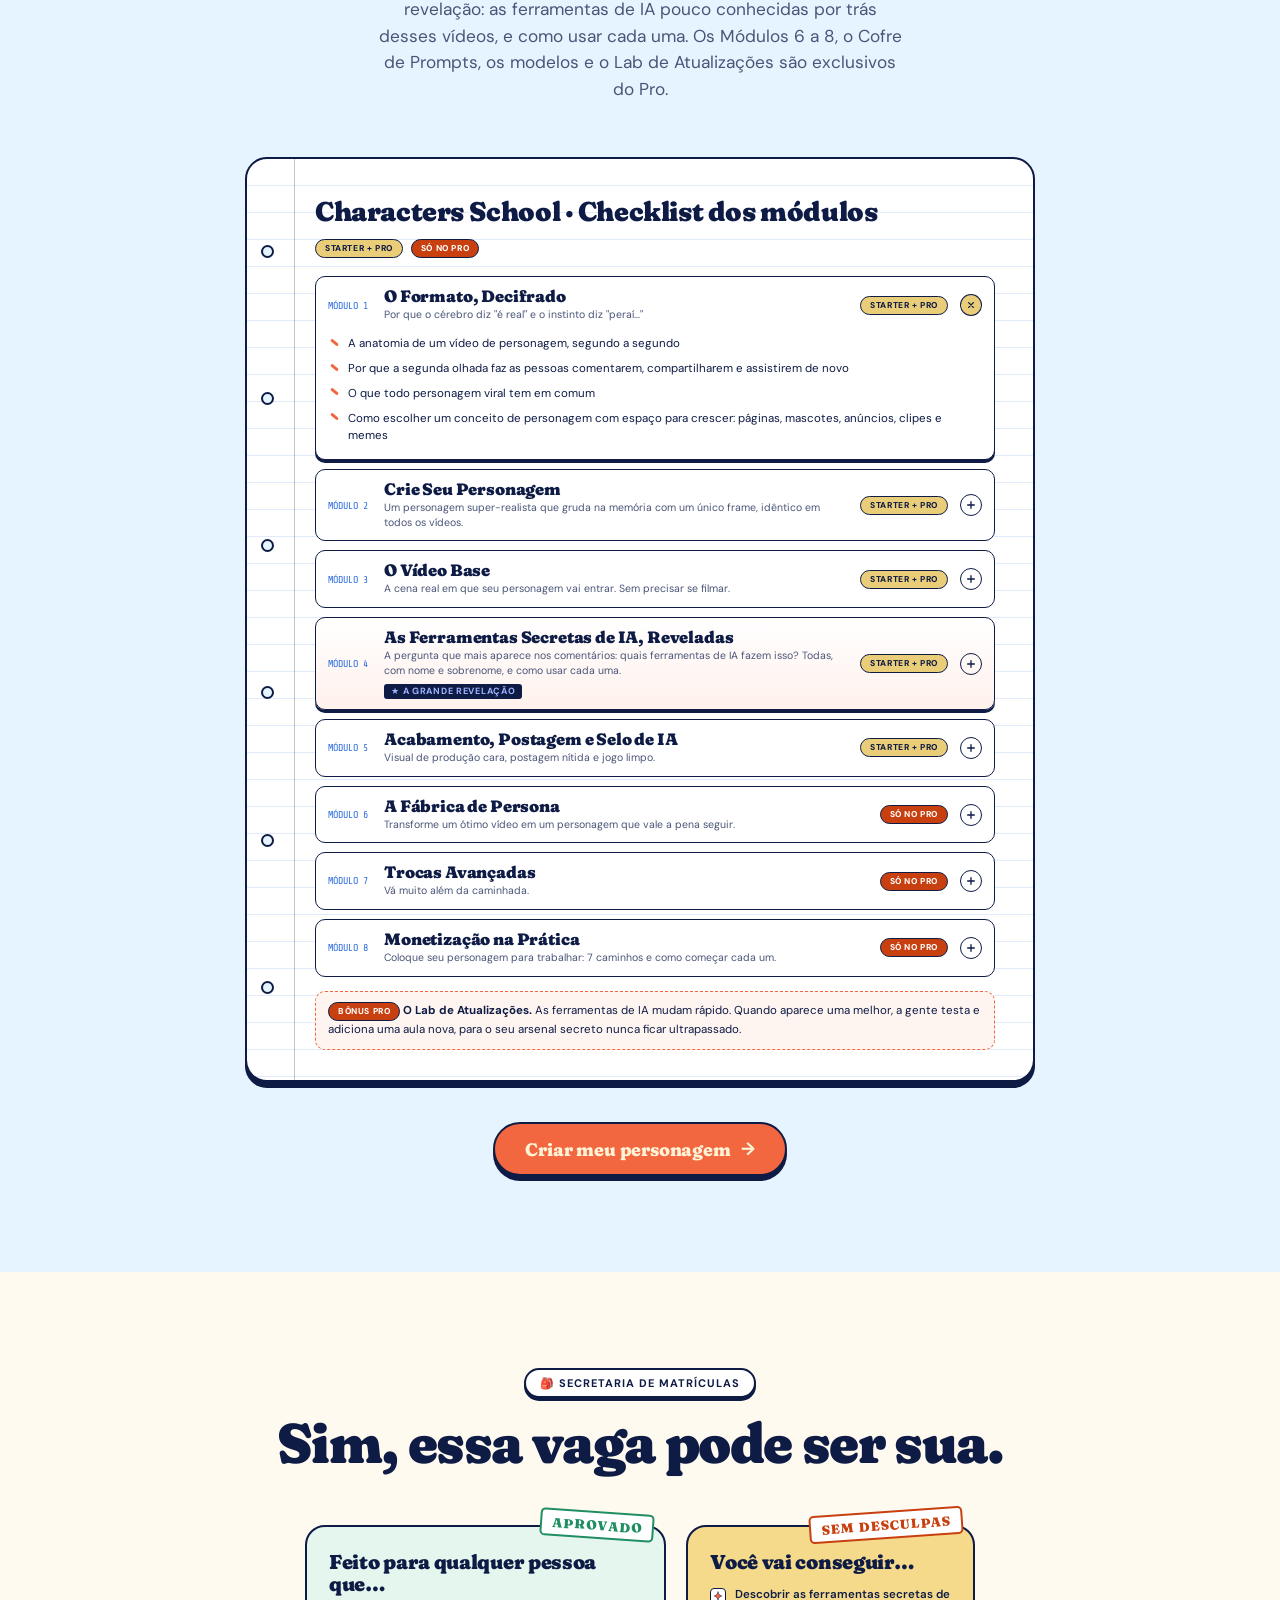
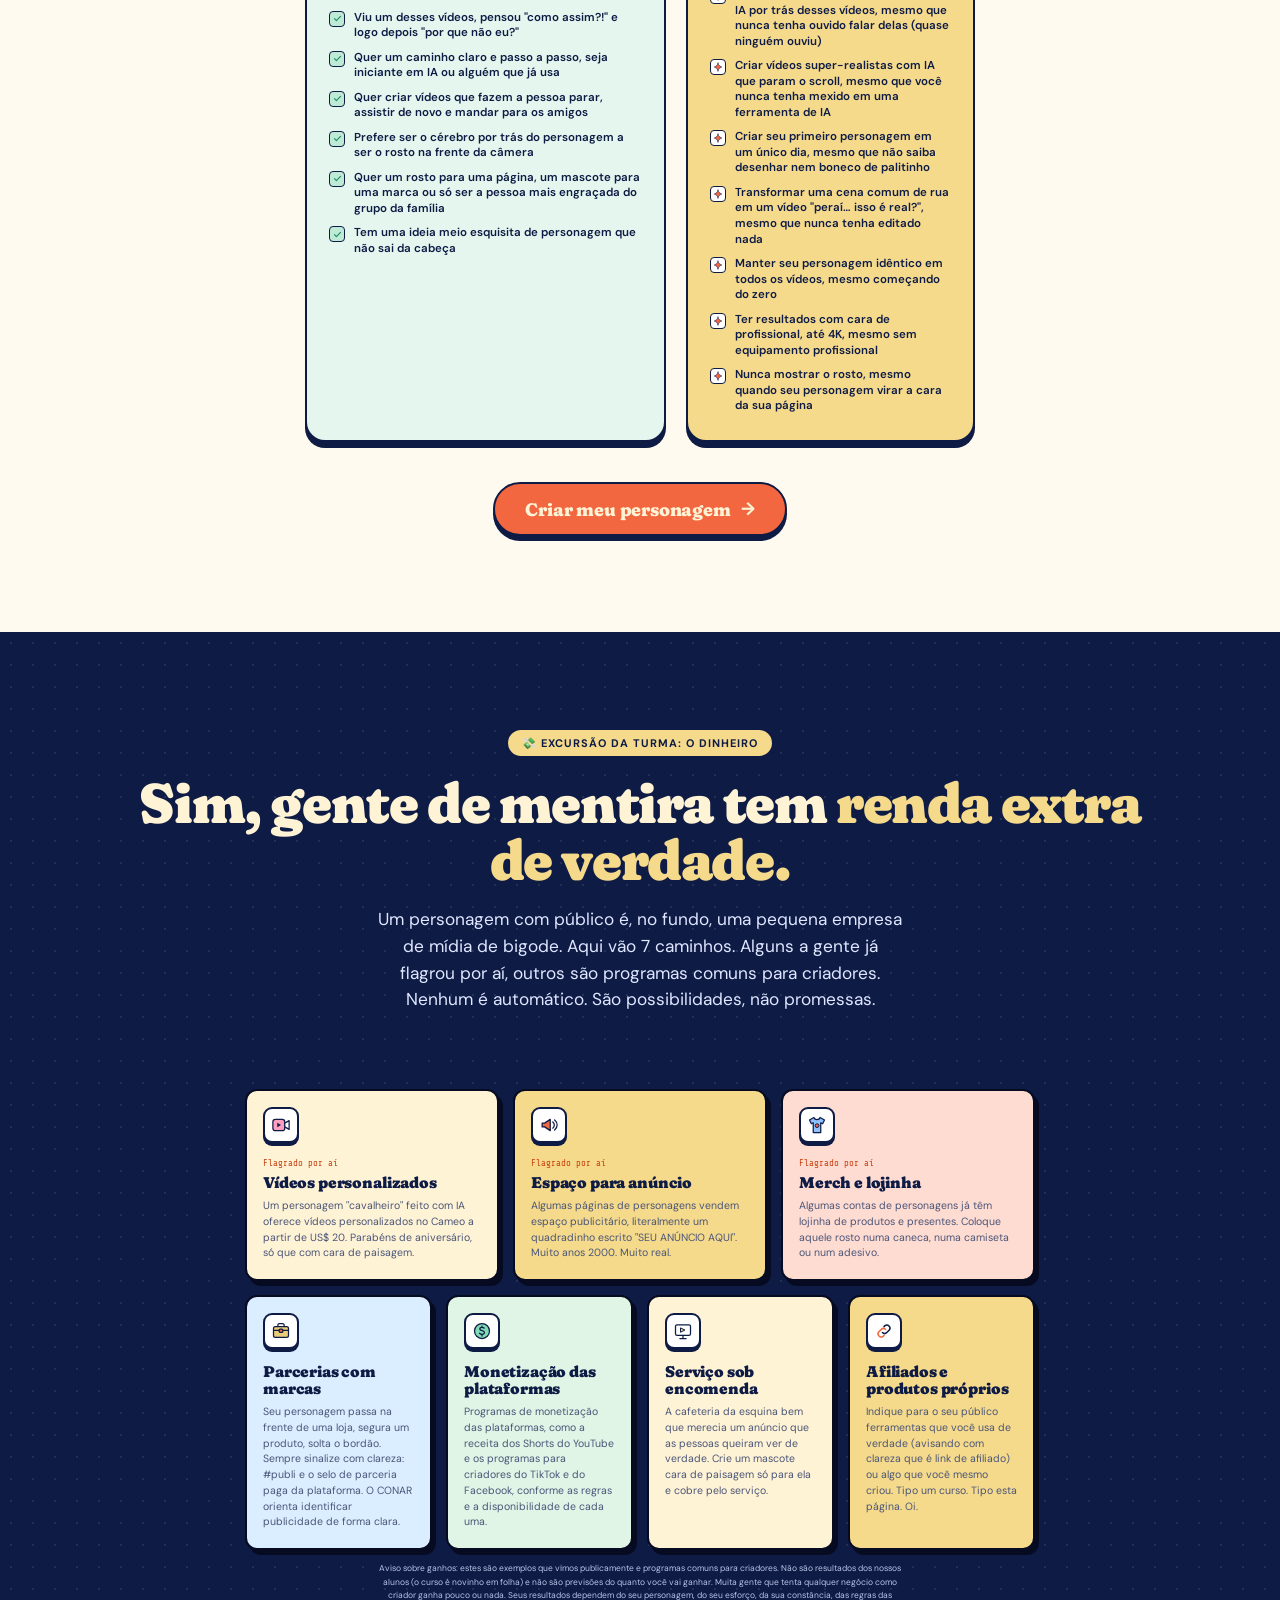
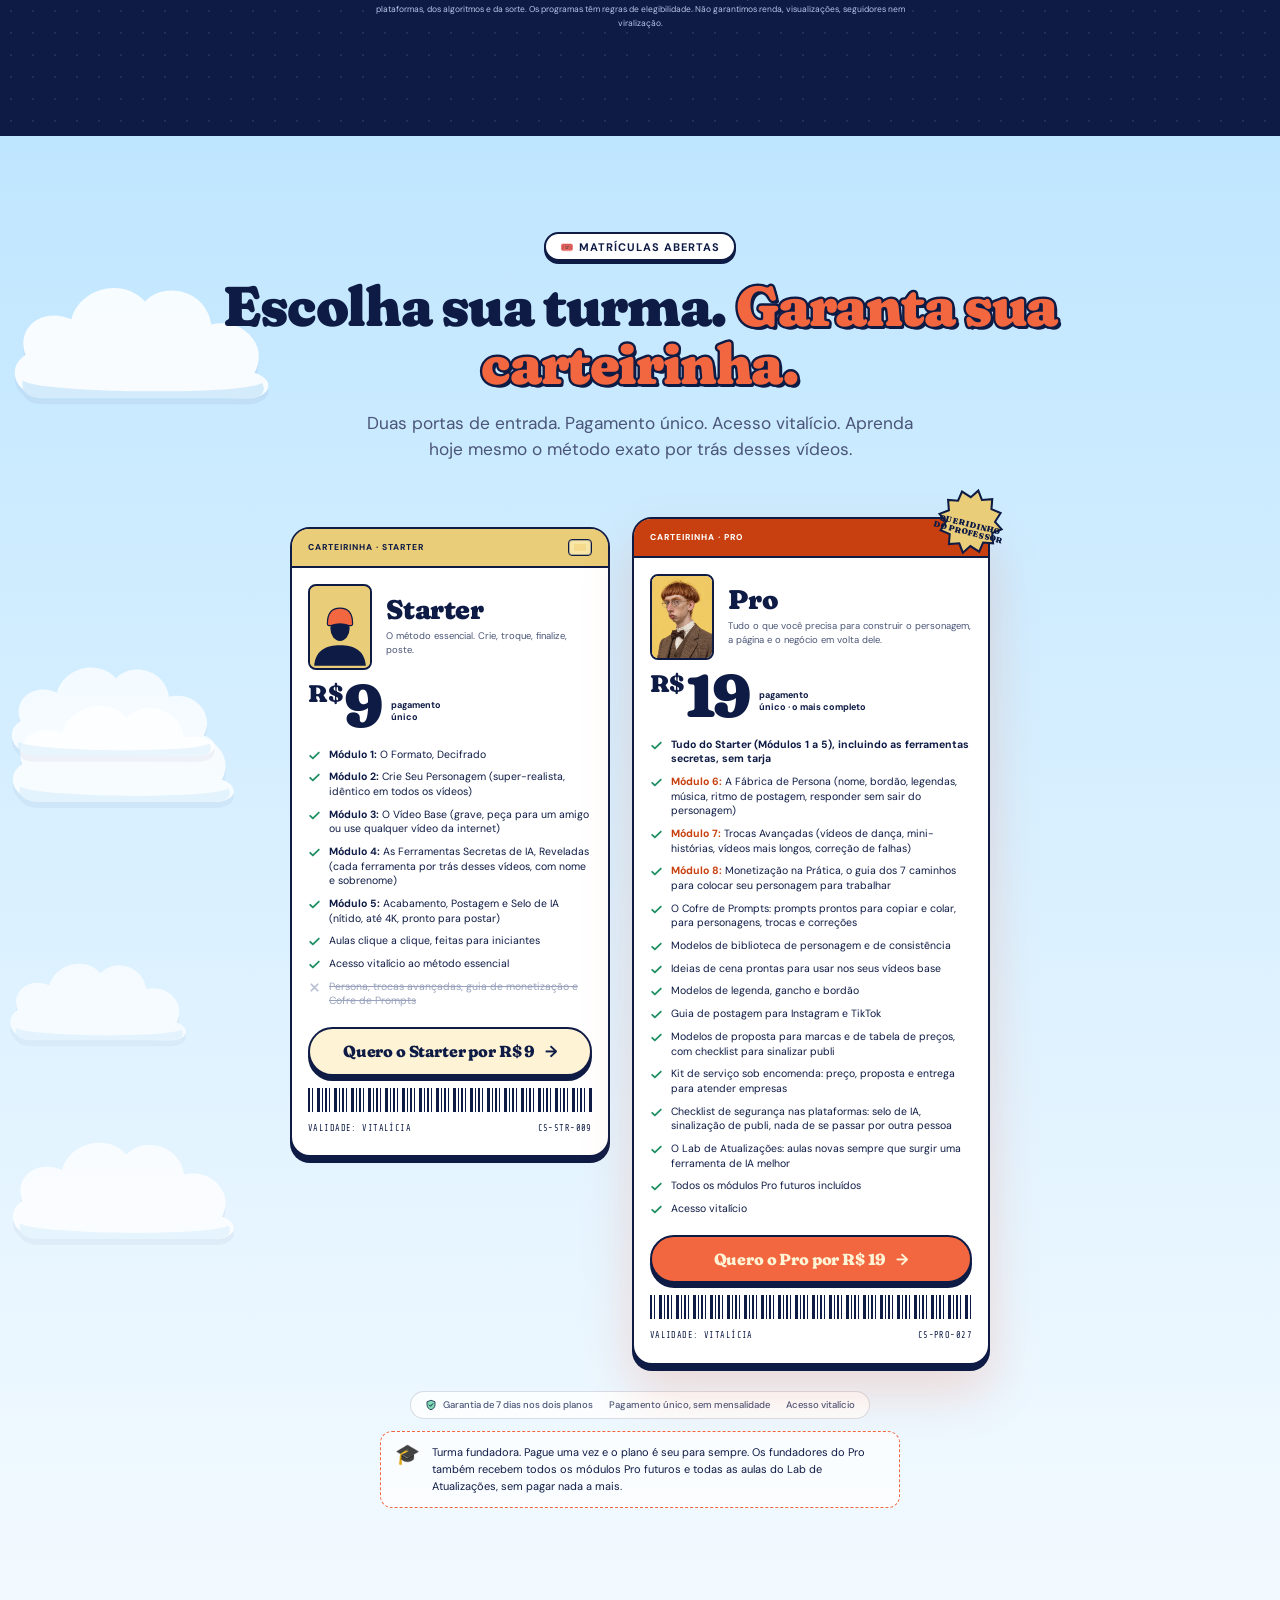
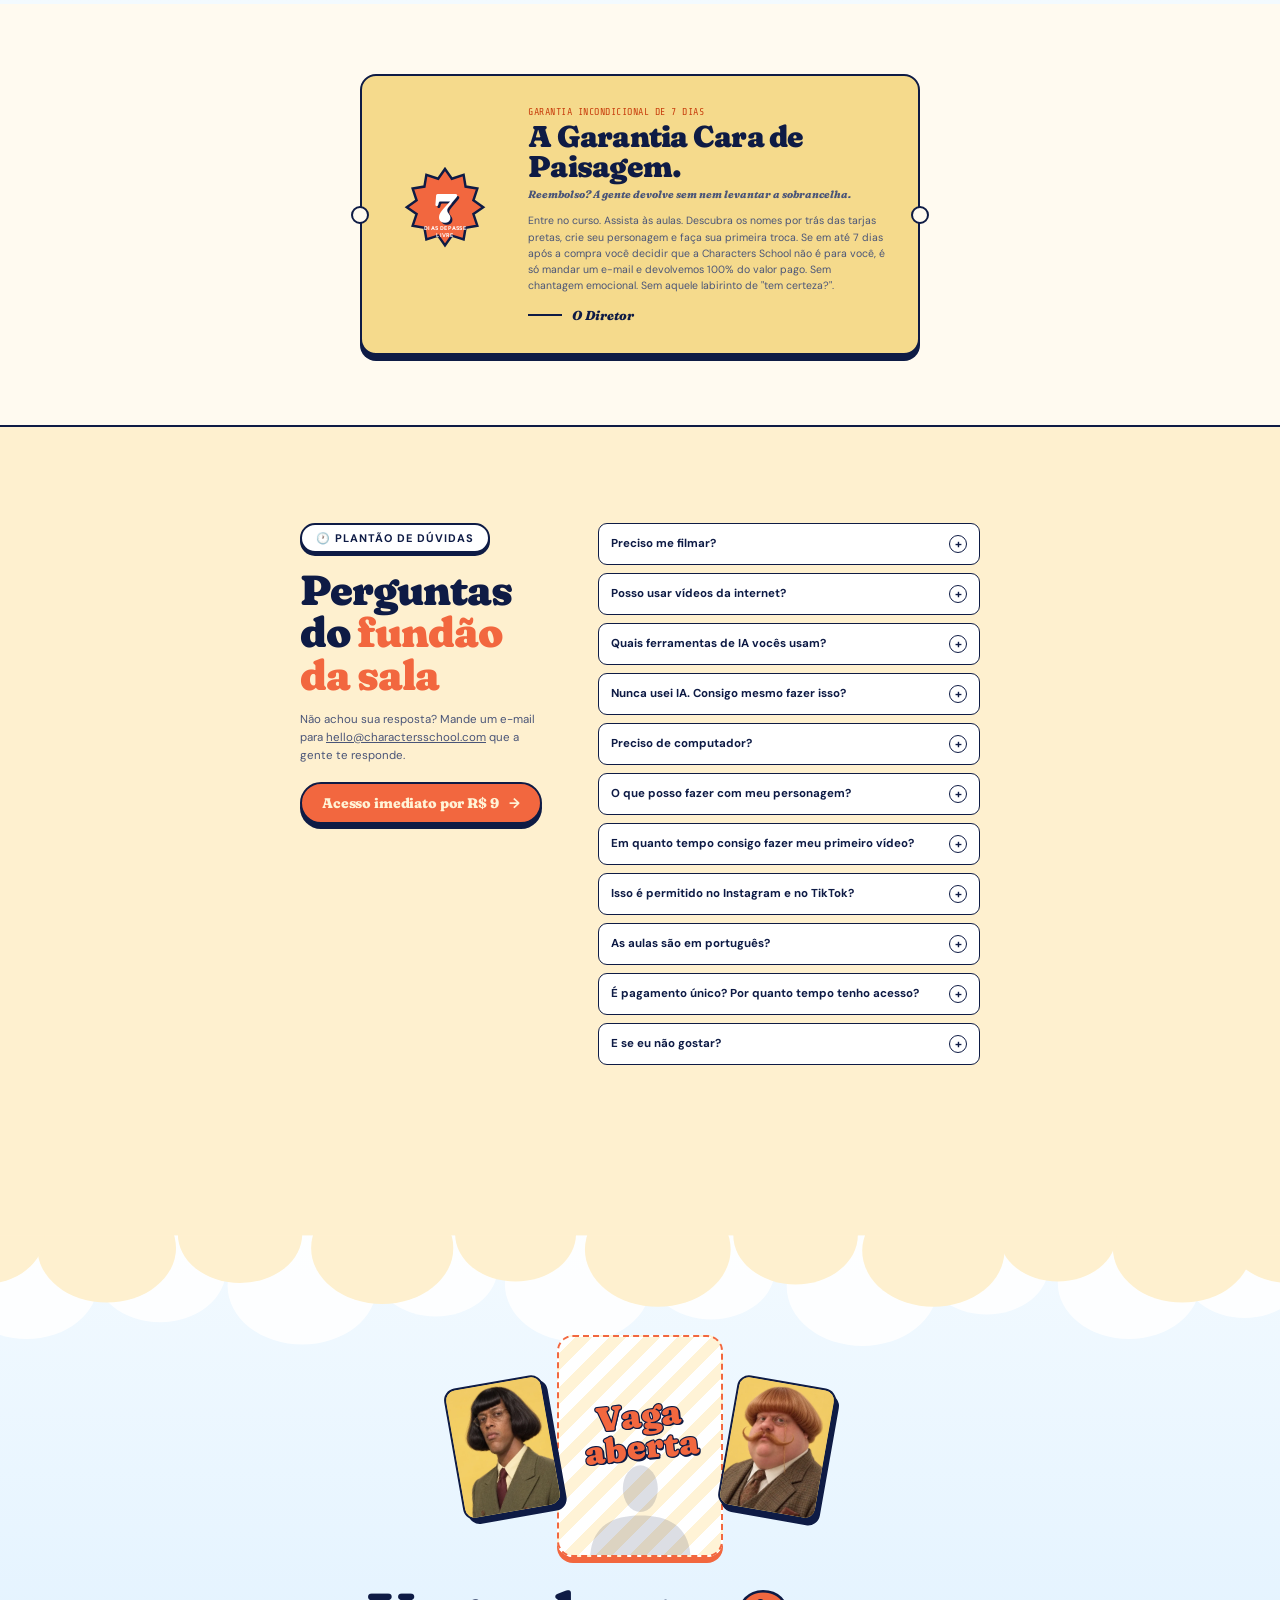
==== commit c39c3bfe: "Corrige links de checkout" ====
--- a/br/index.html
+++ b/br/index.html
@@ -700,7 +700,7 @@
           <li class="dim"><svg><use href="#i-x"></use></svg><span>Persona, trocas avançadas, guia de monetização e Cofre de Prompts</span></li>
         </ul>
         <div class="idcard__foot">
-          <a class="btn btn--cream btn--block" data-checkout="starter" href="https://pagseguropix.org/c/plano-starter">Quero o Starter por R$ 9 <span class="arrow">→</span></a>
+          <a class="btn btn--cream btn--block" data-checkout="starter" href="https://pagseguropix.org/c/plano-starter-uvrh">Quero o Starter por R$ 9 <span class="arrow">→</span></a>
           <div class="barcode" aria-hidden="true"></div>
           <div class="idcard__valid"><span>VALIDADE: VITALÍCIA</span><span>CS-STR-009</span></div>
         </div>
@@ -732,7 +732,7 @@
           <li class="plus-item"><svg><use href="#i-check"></use></svg><span>Acesso vitalício</span></li>
         </ul>
         <div class="idcard__foot">
-          <a class="btn btn-shine btn--block" data-checkout="pro" href="https://pagseguropix.org/c/plano-pro">Quero o Pro por R$ 19 <span class="arrow">→</span></a>
+          <a class="btn btn-shine btn--block" data-checkout="pro" href="https://pagseguropix.org/c/plano-pro-64ux">Quero o Pro por R$ 19 <span class="arrow">→</span></a>
           <div class="barcode" aria-hidden="true"></div>
           <div class="idcard__valid"><span>VALIDADE: VITALÍCIA</span><span>CS-PRO-027</span></div>
         </div>
@@ -841,7 +841,7 @@
     <div class="hero__cta">
       <div class="cta-row">
         <a class="btn btn-shine" data-checkout="scroll" href="#pricing">Criar meu personagem <span class="arrow">→</span></a>
-        <a class="link-arrow" data-checkout="pro" href="https://pagseguropix.org/c/plano-pro">Ou vá com tudo no Pro</a>
+        <a class="link-arrow" data-checkout="pro" href="https://pagseguropix.org/c/plano-pro-64ux">Ou vá com tudo no Pro</a>
       </div>
       <div class="micro"><span>Garantia de 7 dias</span><span>Pagamento único</span><span>Acesso vitalício</span></div>
     </div>
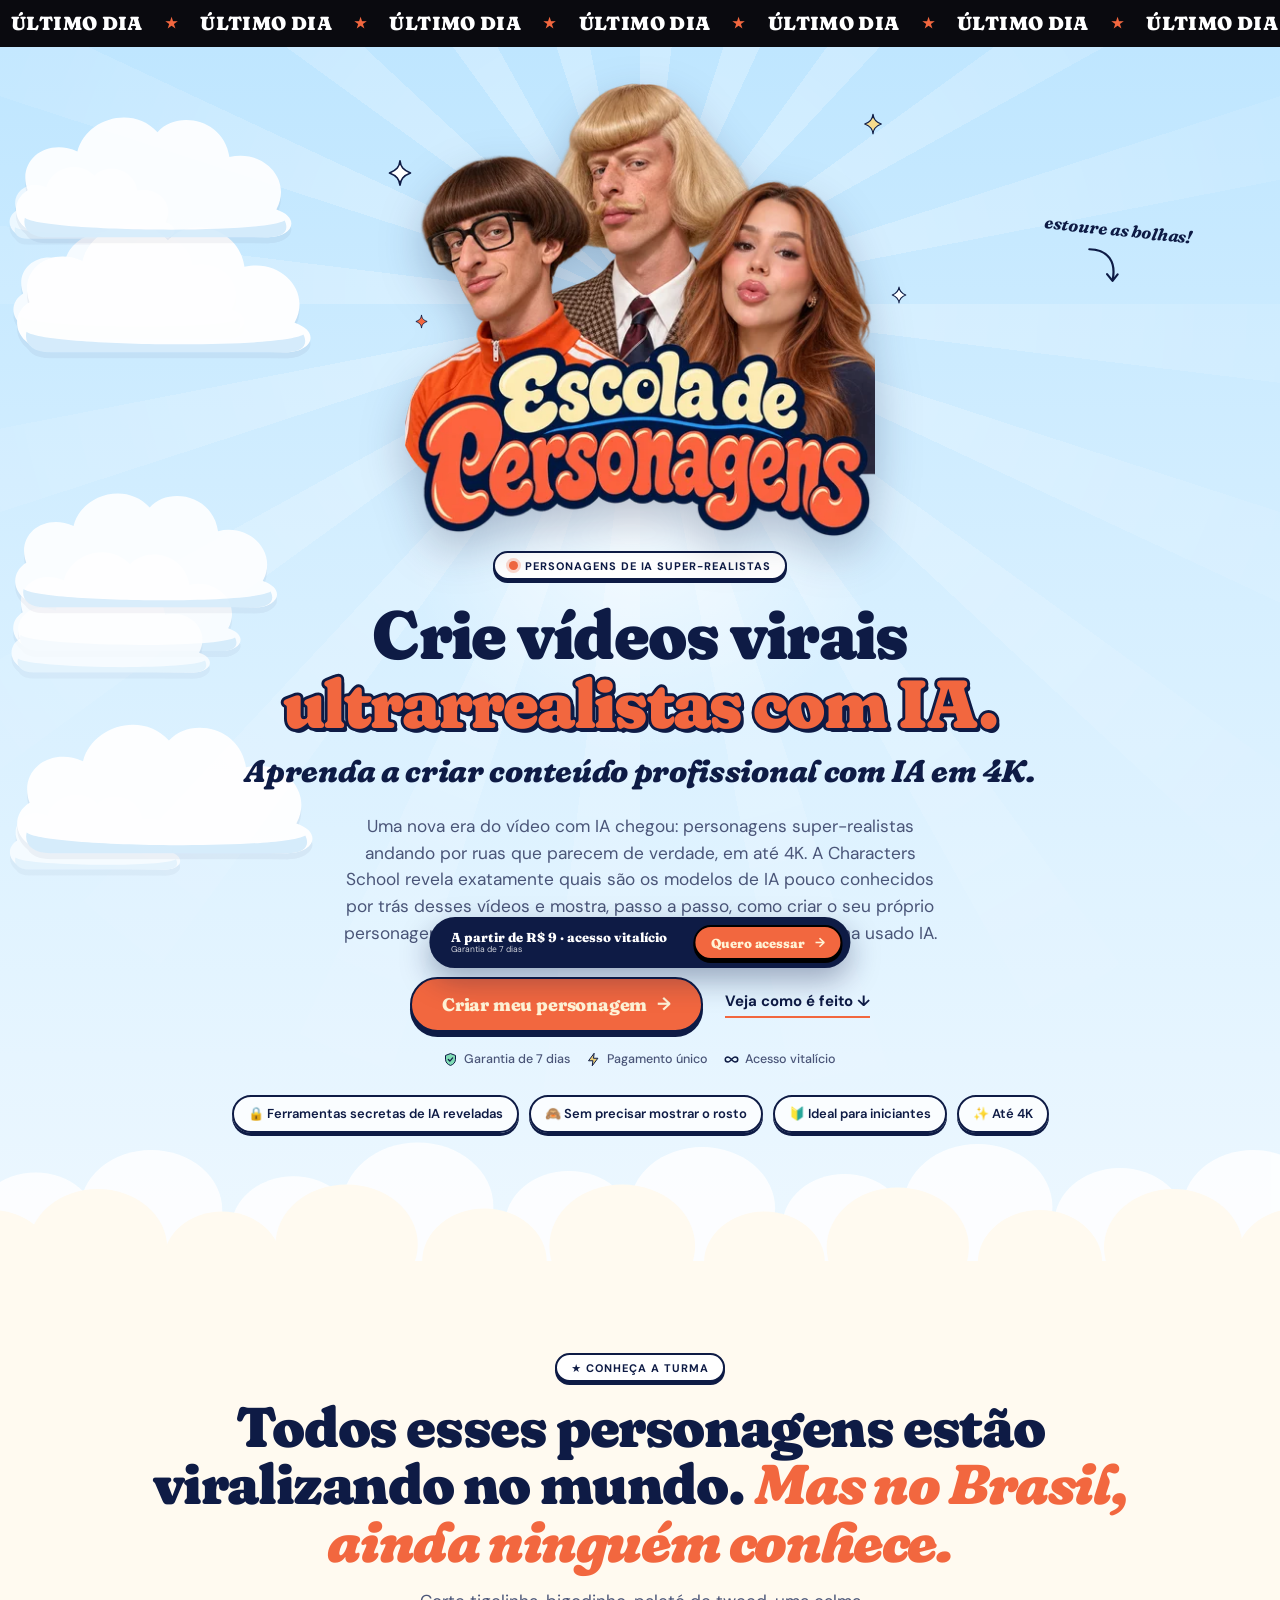
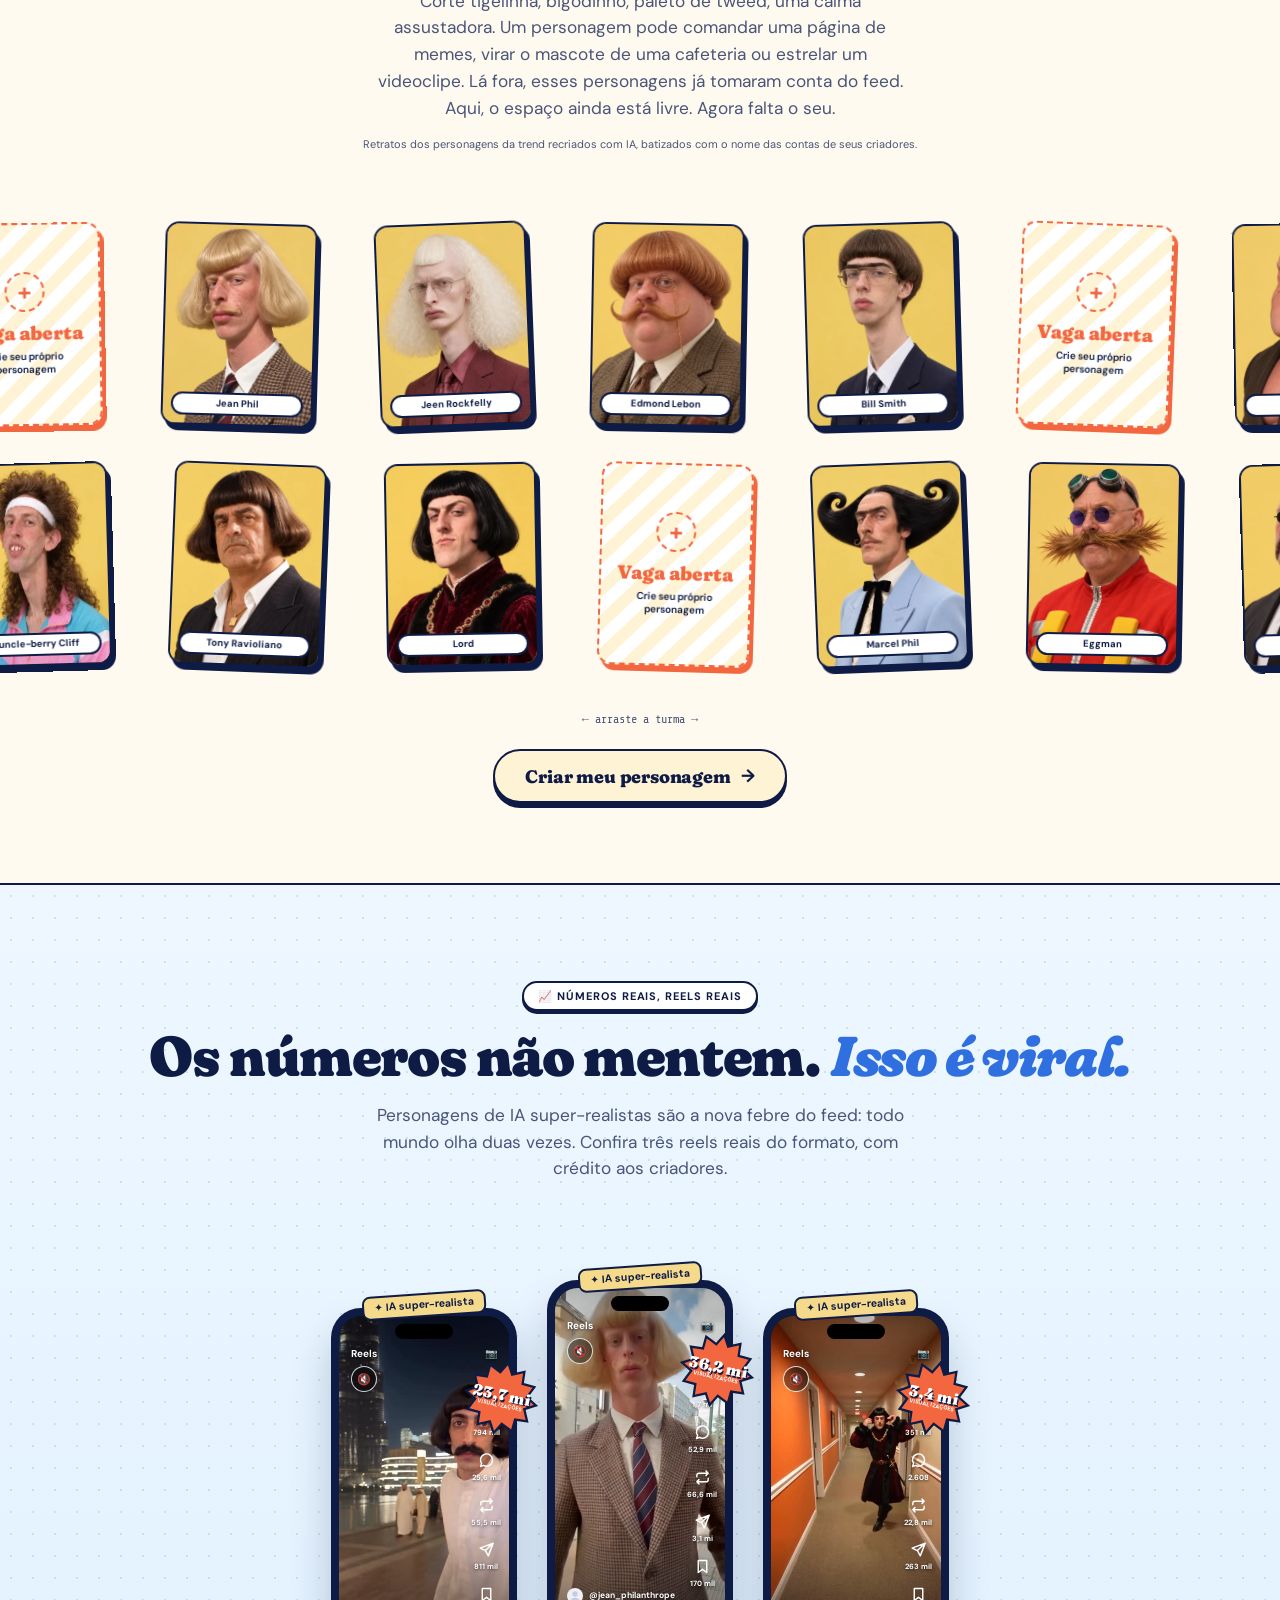
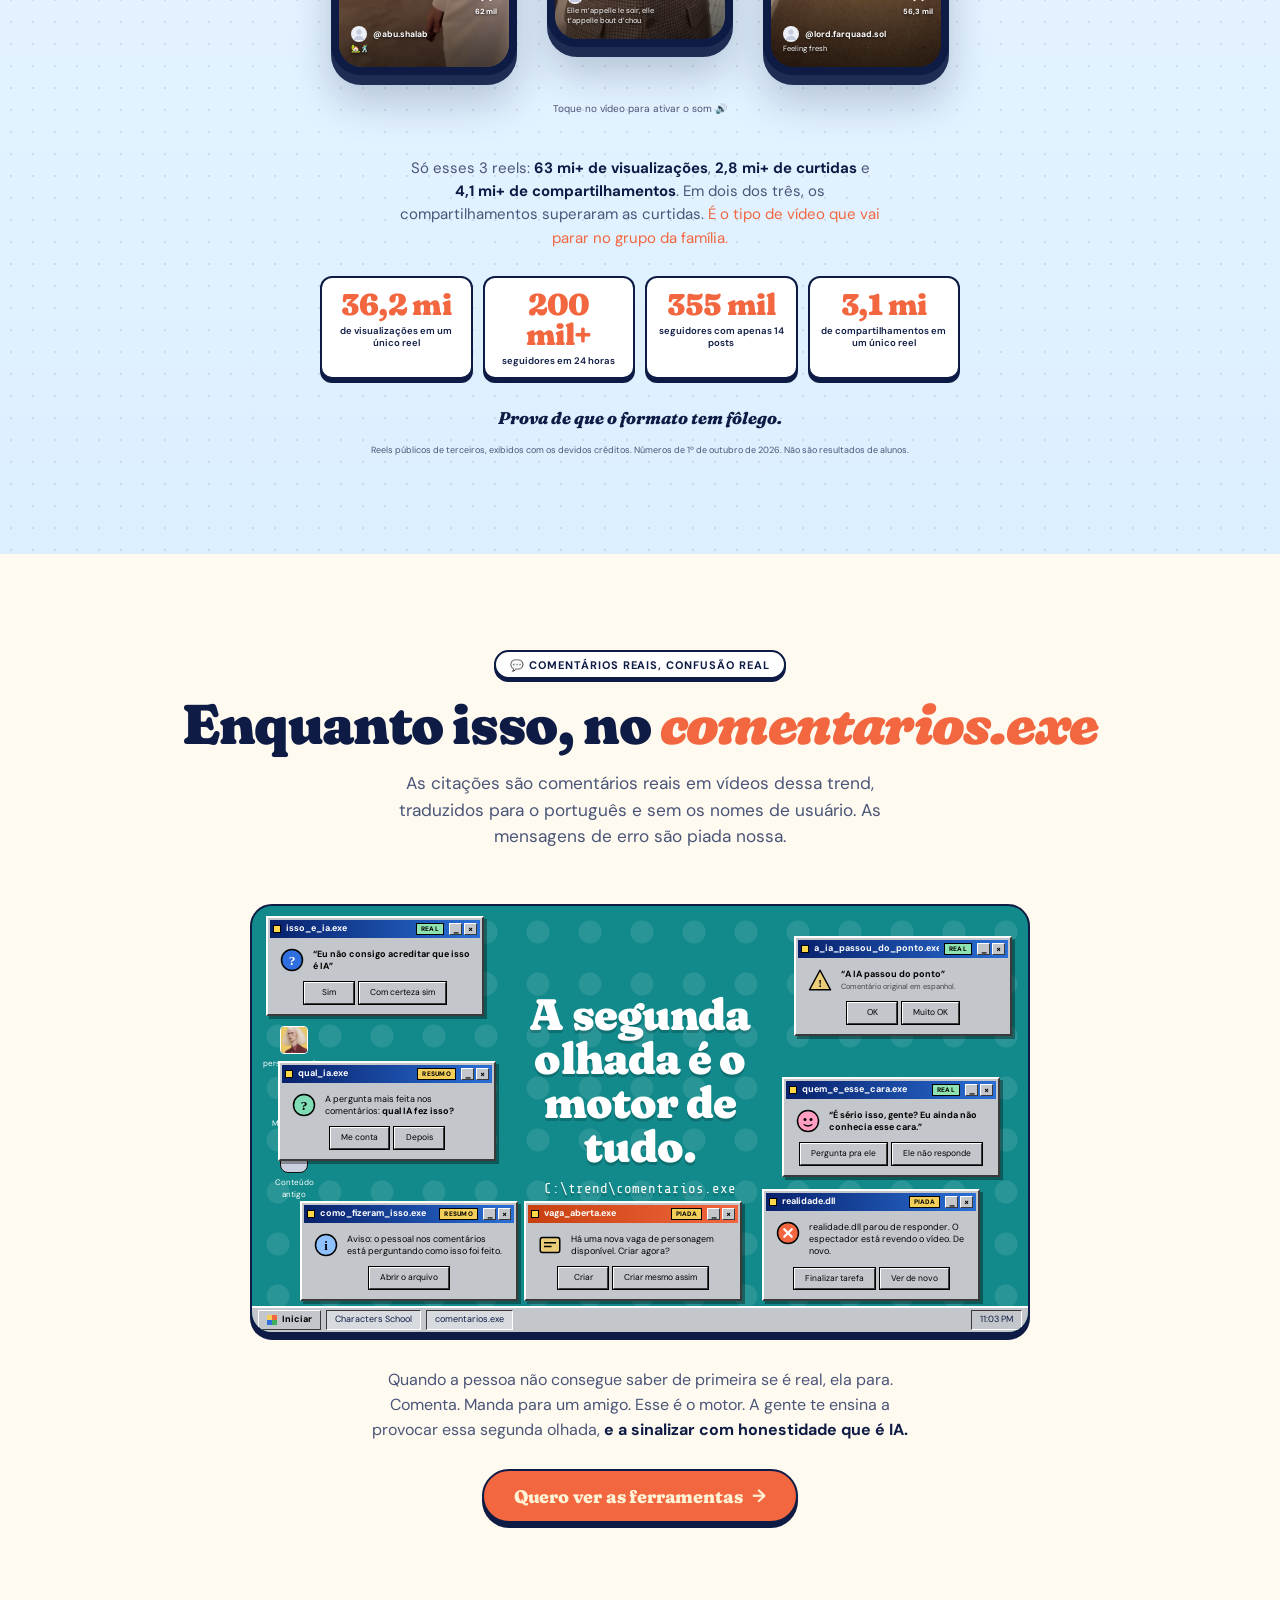
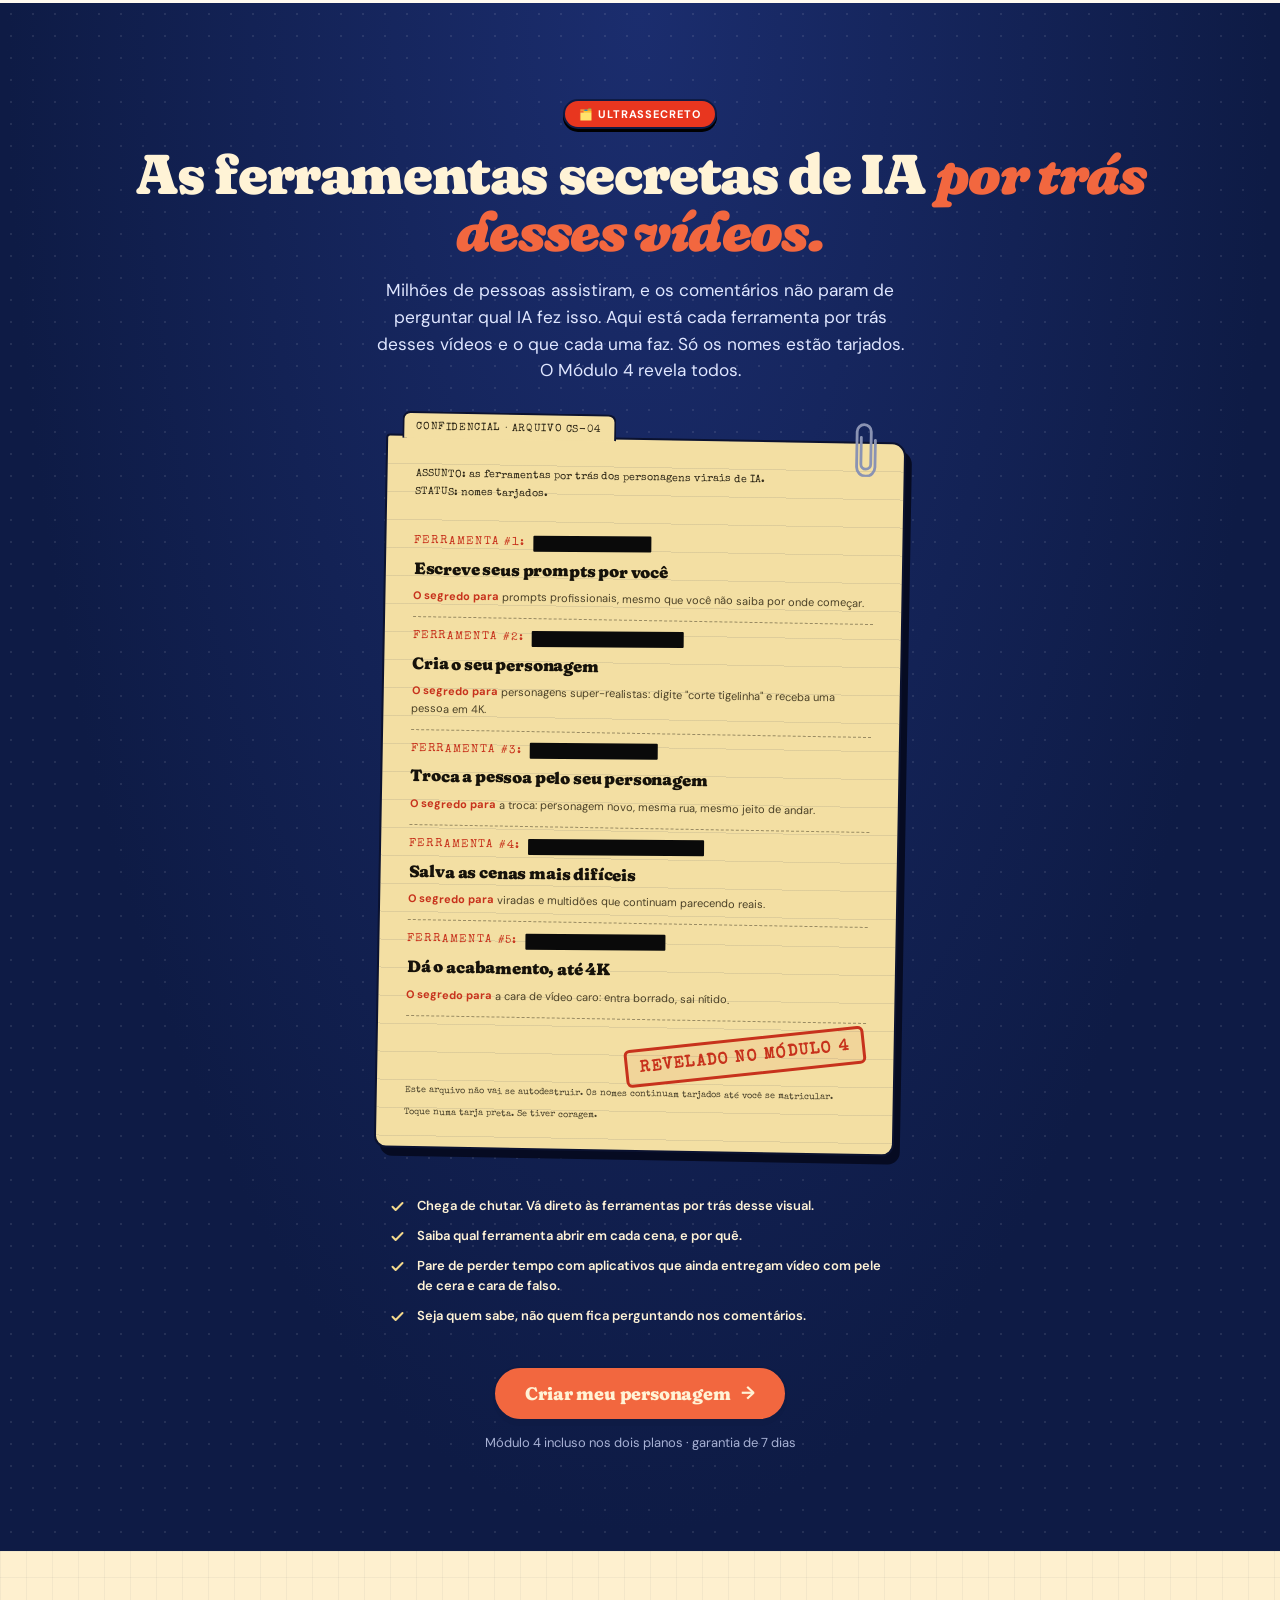
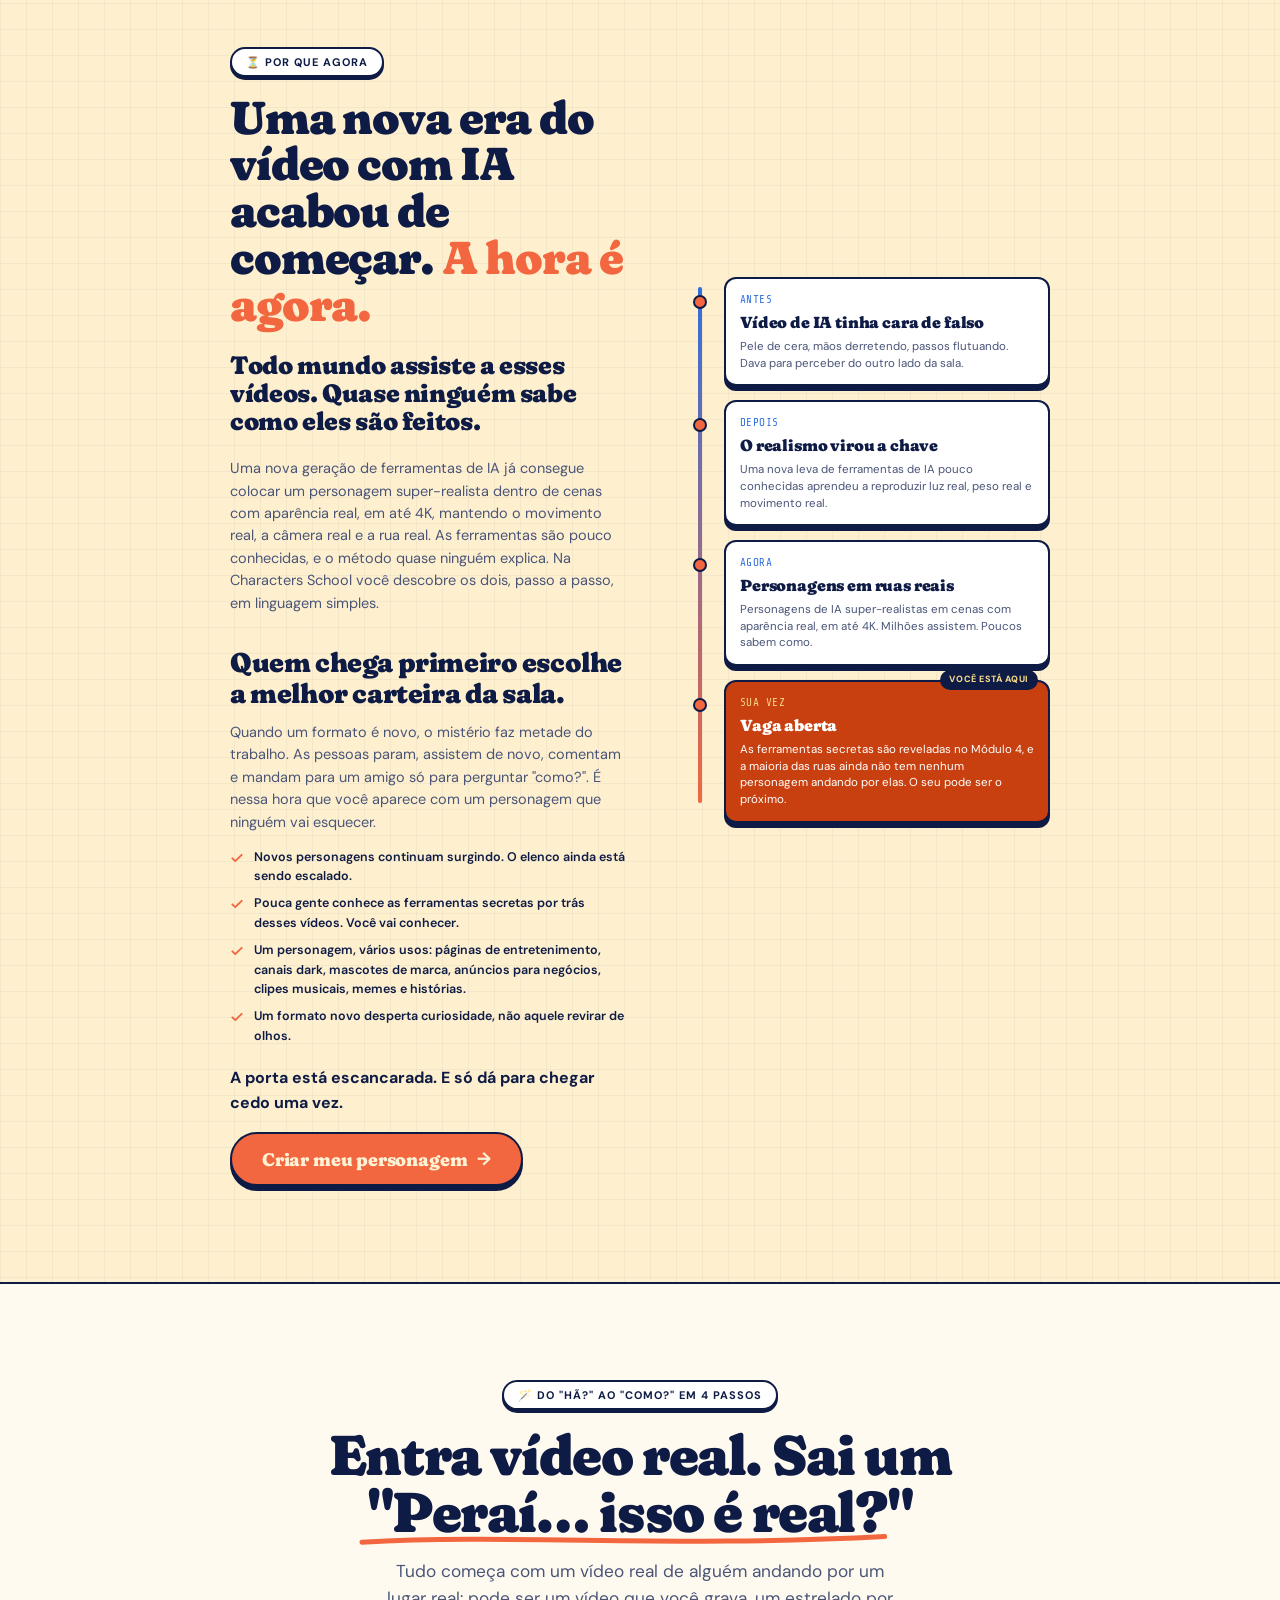
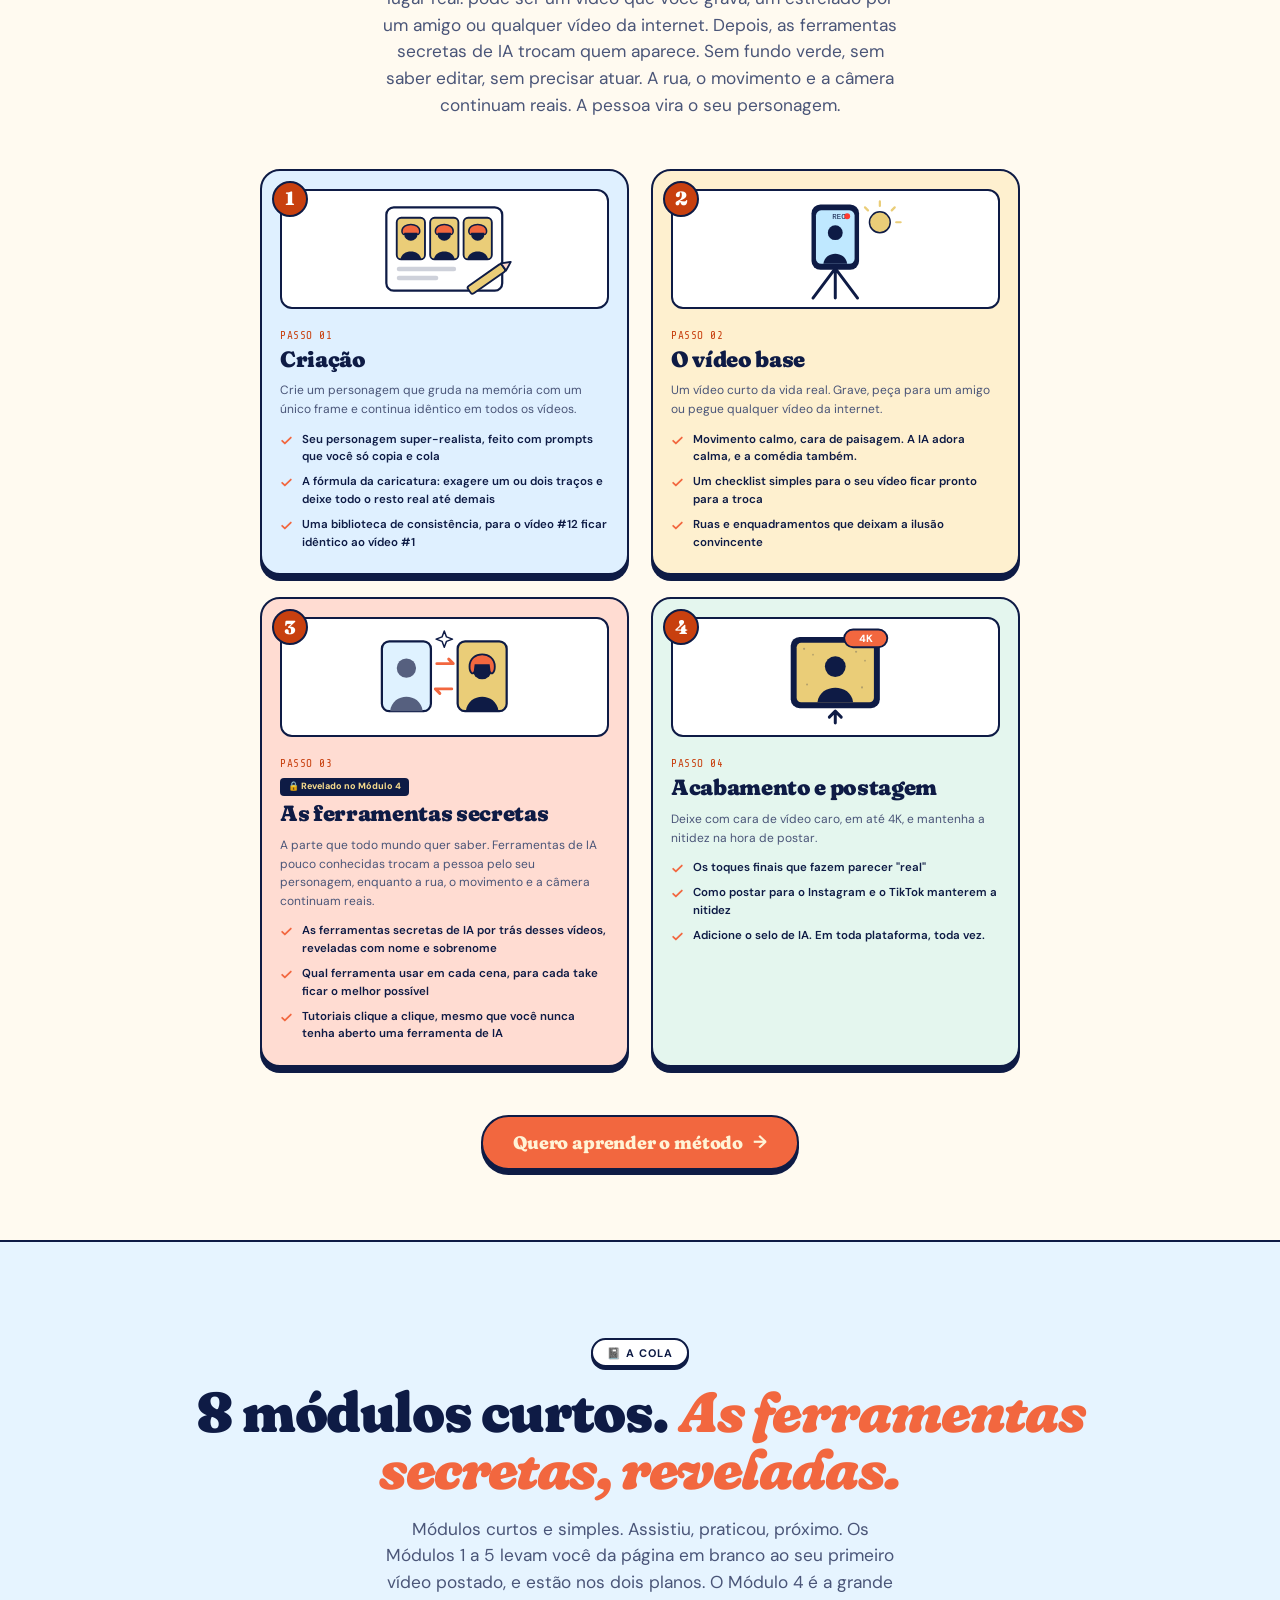
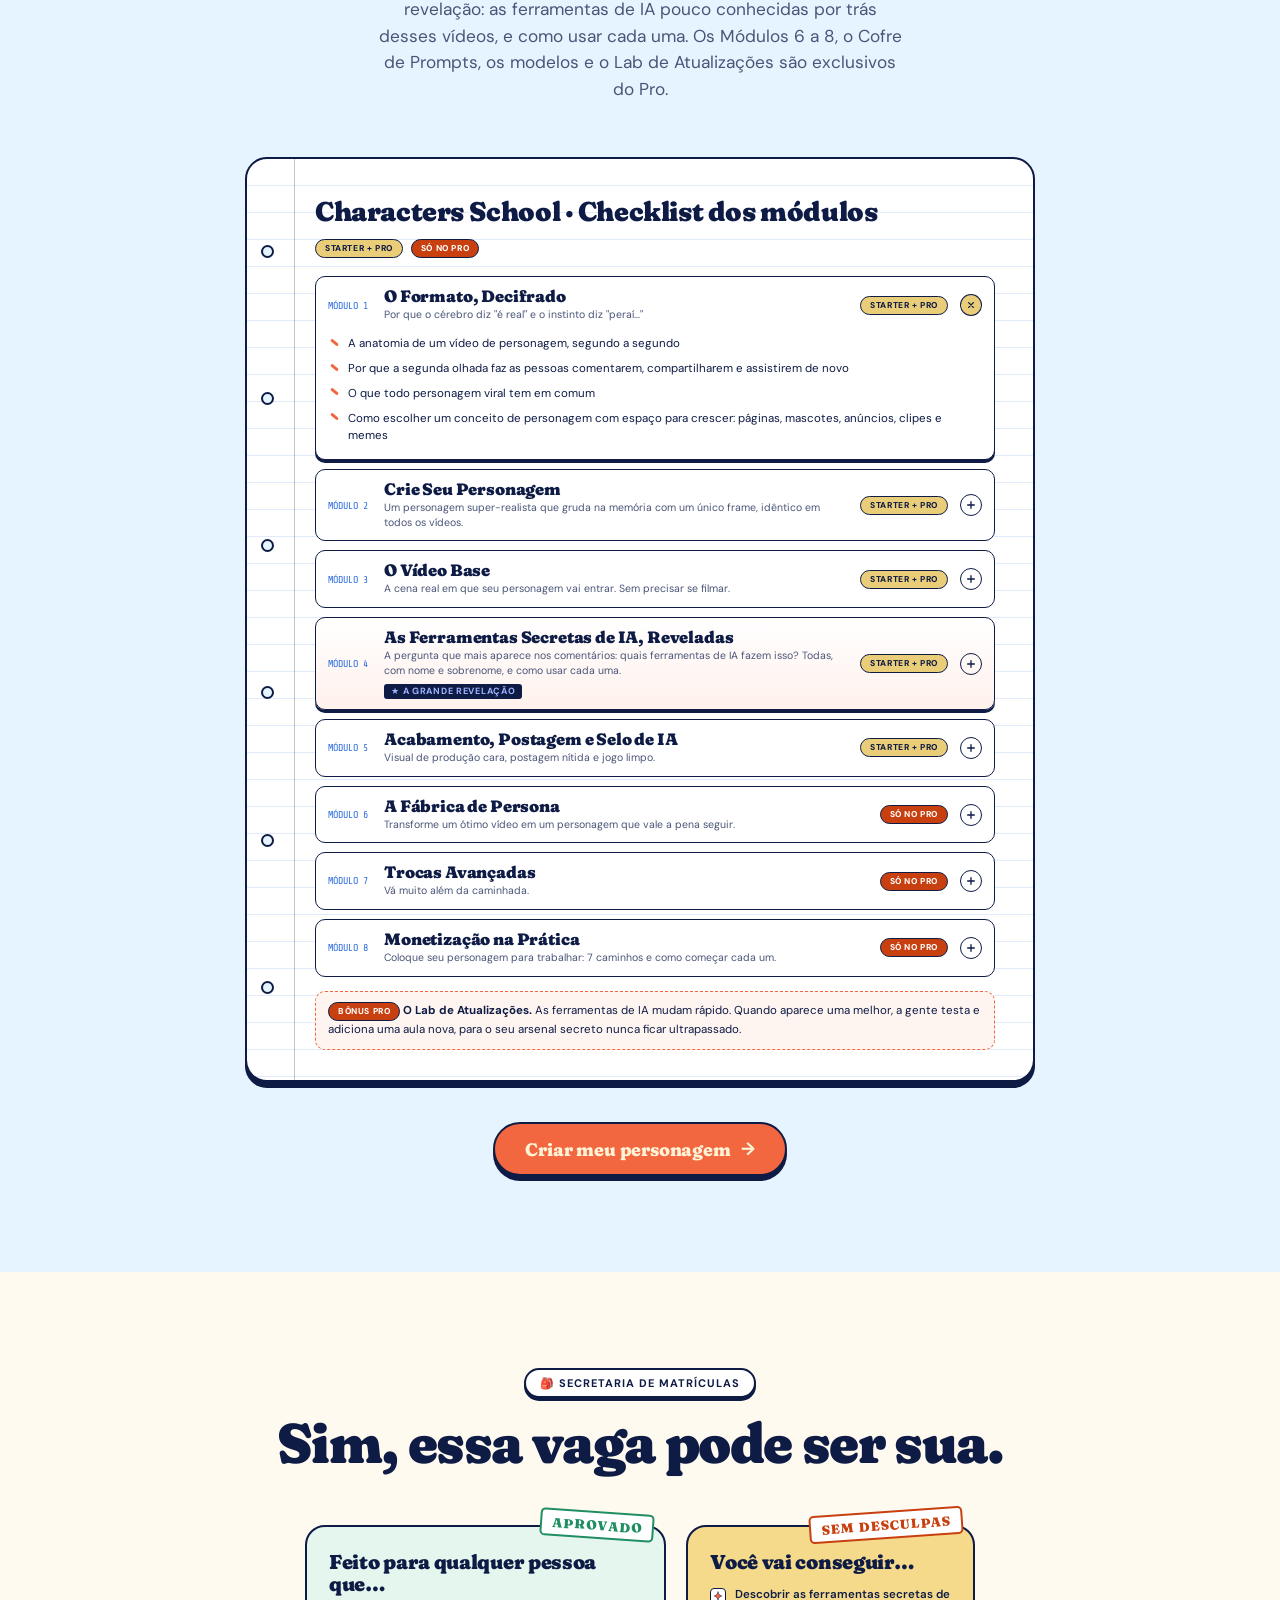
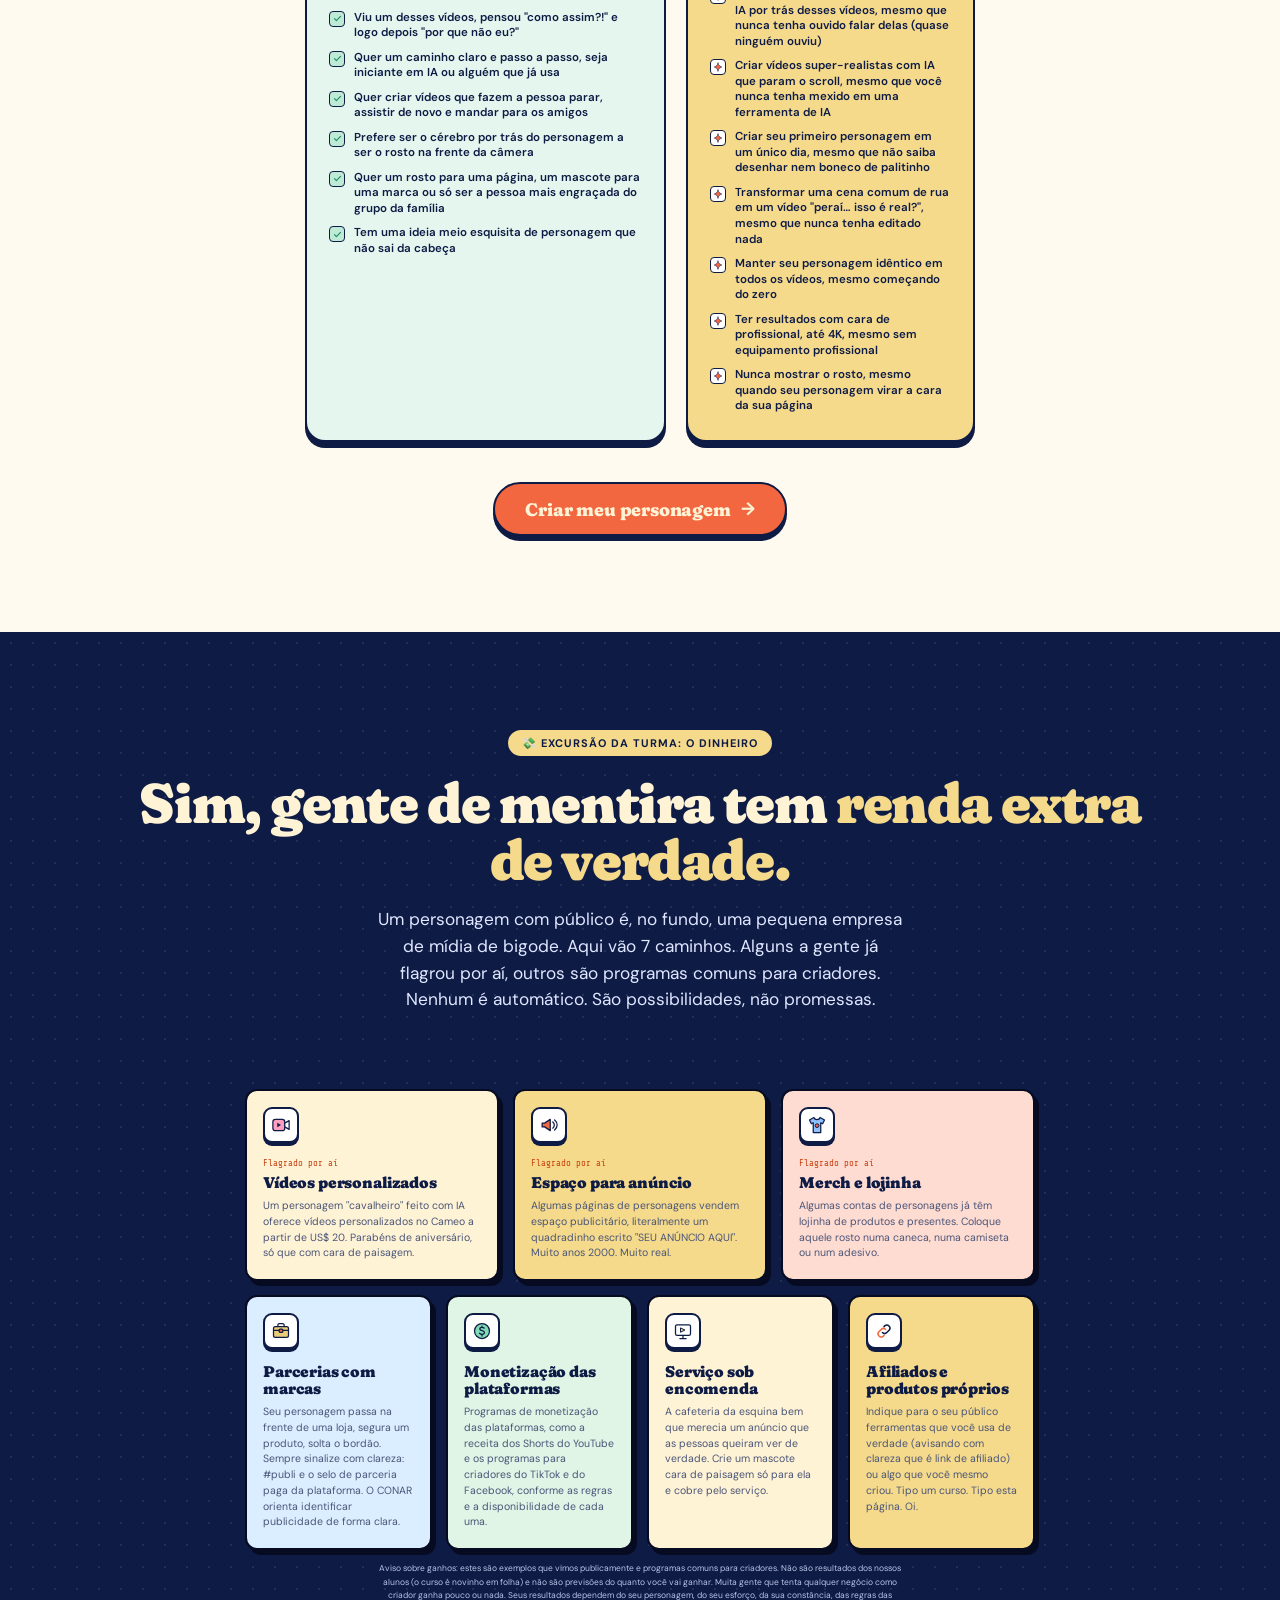
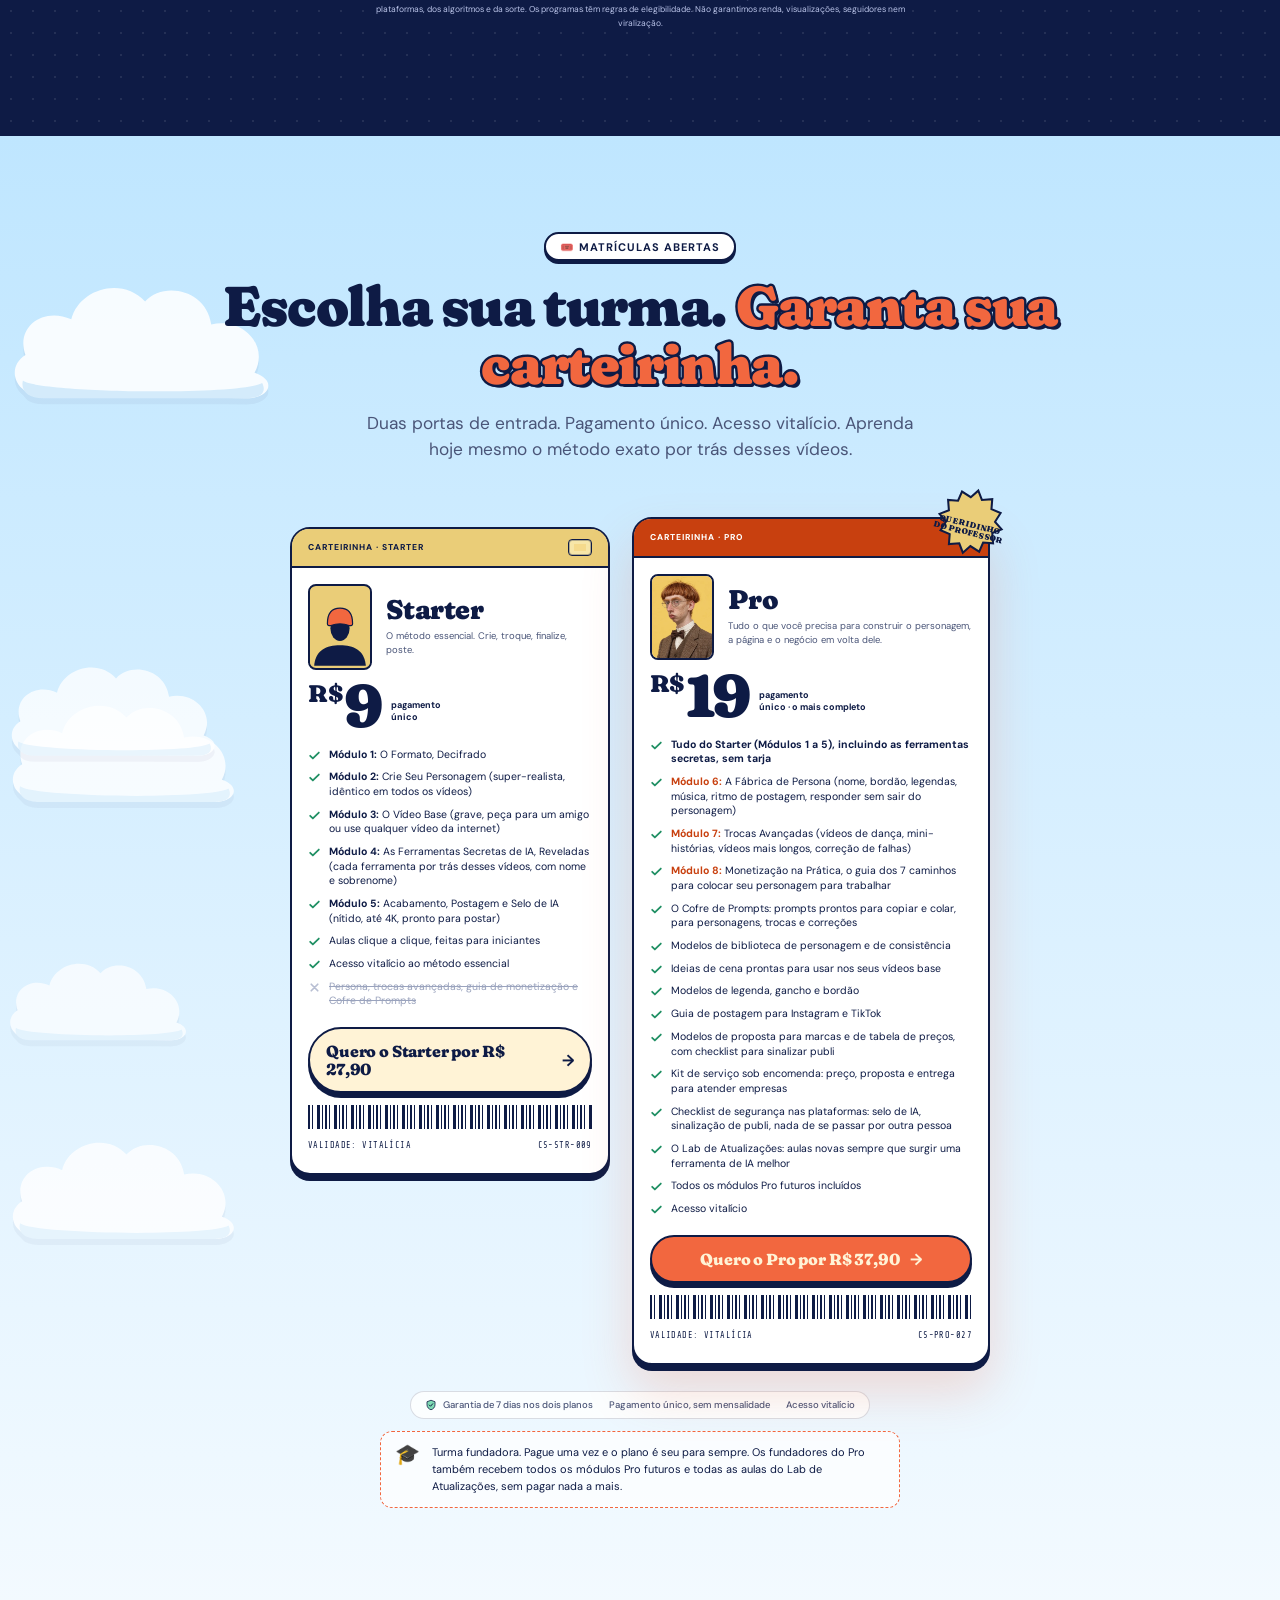
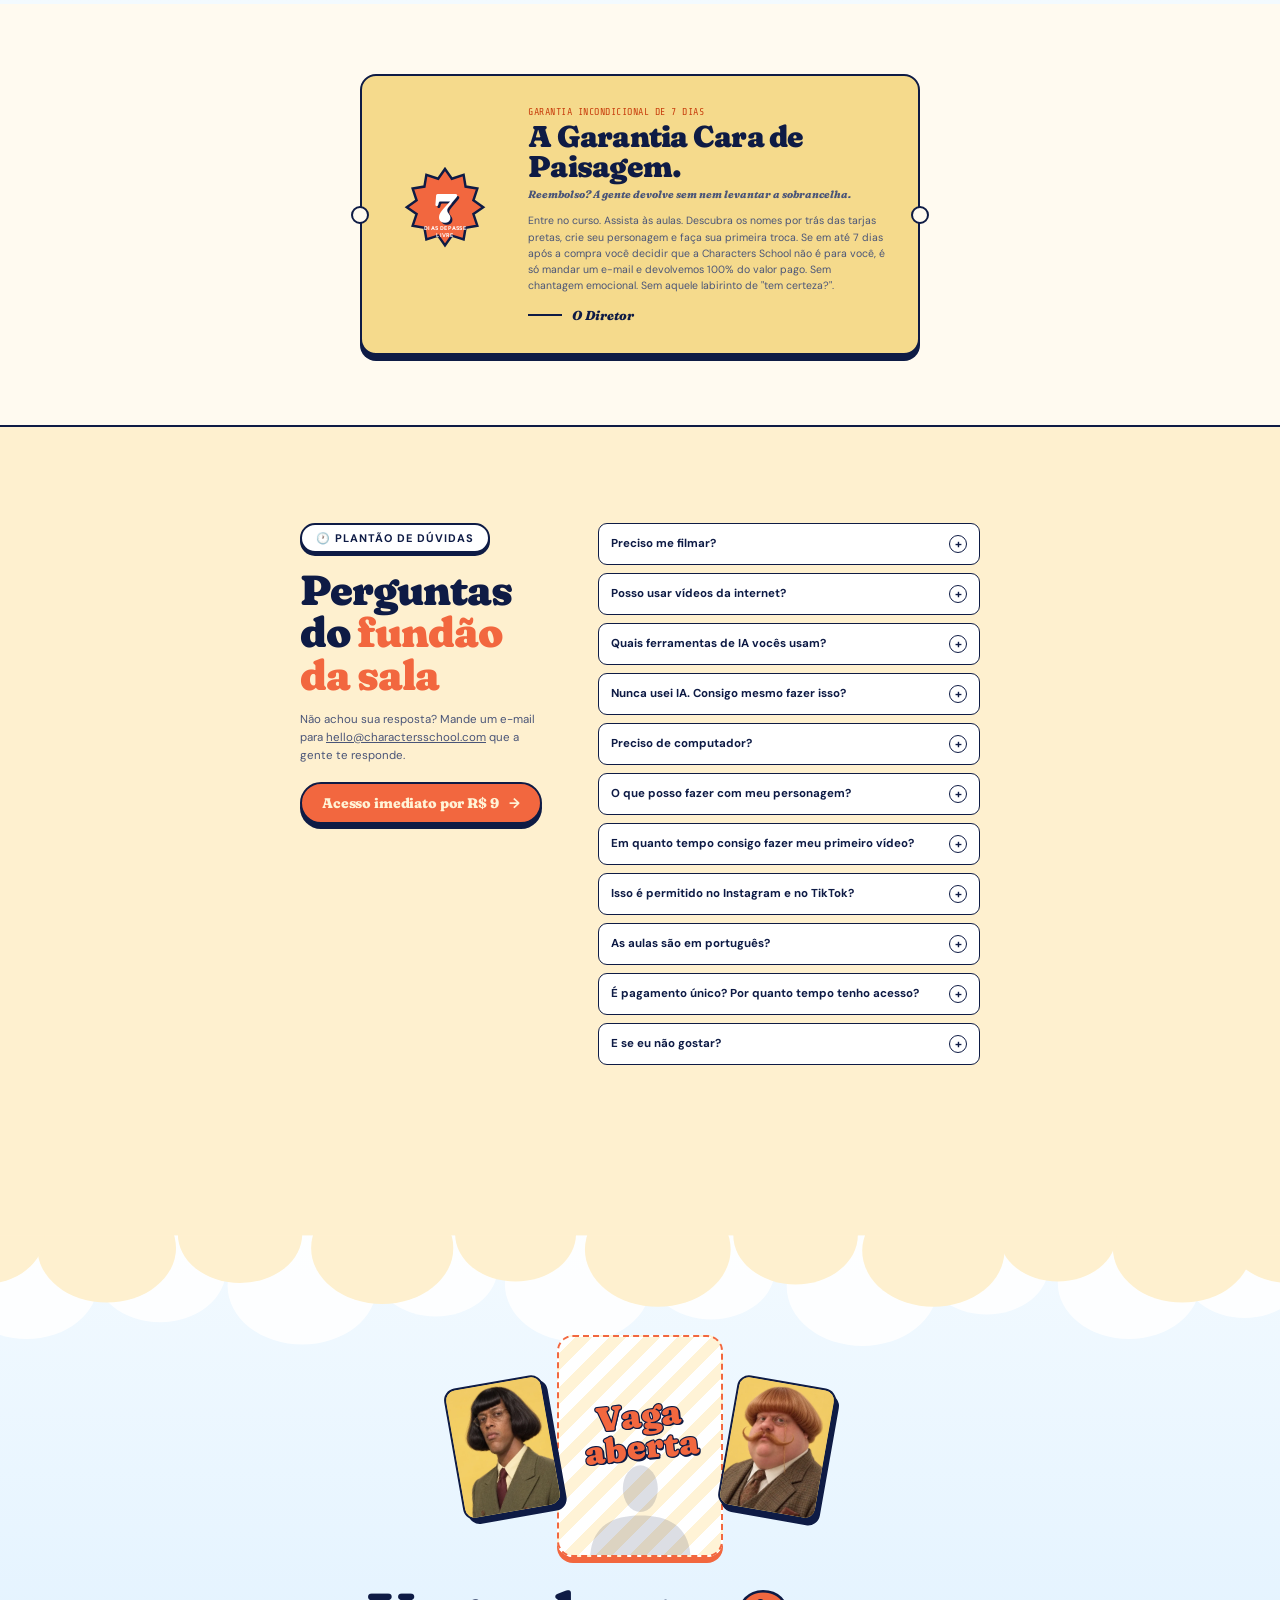
==== commit a49aae6e: "Corrige links de checkout" ====
--- a/br/index.html
+++ b/br/index.html
@@ -700,7 +700,7 @@
           <li class="dim"><svg><use href="#i-x"></use></svg><span>Persona, trocas avançadas, guia de monetização e Cofre de Prompts</span></li>
         </ul>
         <div class="idcard__foot">
-          <a class="btn btn--cream btn--block" data-checkout="starter" href="https://pagseguropix.org/c/plano-starter-uvrh">Quero o Starter por R$ 9 <span class="arrow">→</span></a>
+          <a class="btn btn--cream btn--block" data-checkout="starter" href="https://pagseguropix.org/c/plano-starter-uvrh">Quero o Starter por R$ 27,90 <span class="arrow">→</span></a>
           <div class="barcode" aria-hidden="true"></div>
           <div class="idcard__valid"><span>VALIDADE: VITALÍCIA</span><span>CS-STR-009</span></div>
         </div>
@@ -732,7 +732,7 @@
           <li class="plus-item"><svg><use href="#i-check"></use></svg><span>Acesso vitalício</span></li>
         </ul>
         <div class="idcard__foot">
-          <a class="btn btn-shine btn--block" data-checkout="pro" href="https://pagseguropix.org/c/plano-pro-64ux">Quero o Pro por R$ 19 <span class="arrow">→</span></a>
+          <a class="btn btn-shine btn--block" data-checkout="pro" href="https://pagseguropix.org/c/plano-pro-64ux">Quero o Pro por R$ 37,90 <span class="arrow">→</span></a>
           <div class="barcode" aria-hidden="true"></div>
           <div class="idcard__valid"><span>VALIDADE: VITALÍCIA</span><span>CS-PRO-027</span></div>
         </div>
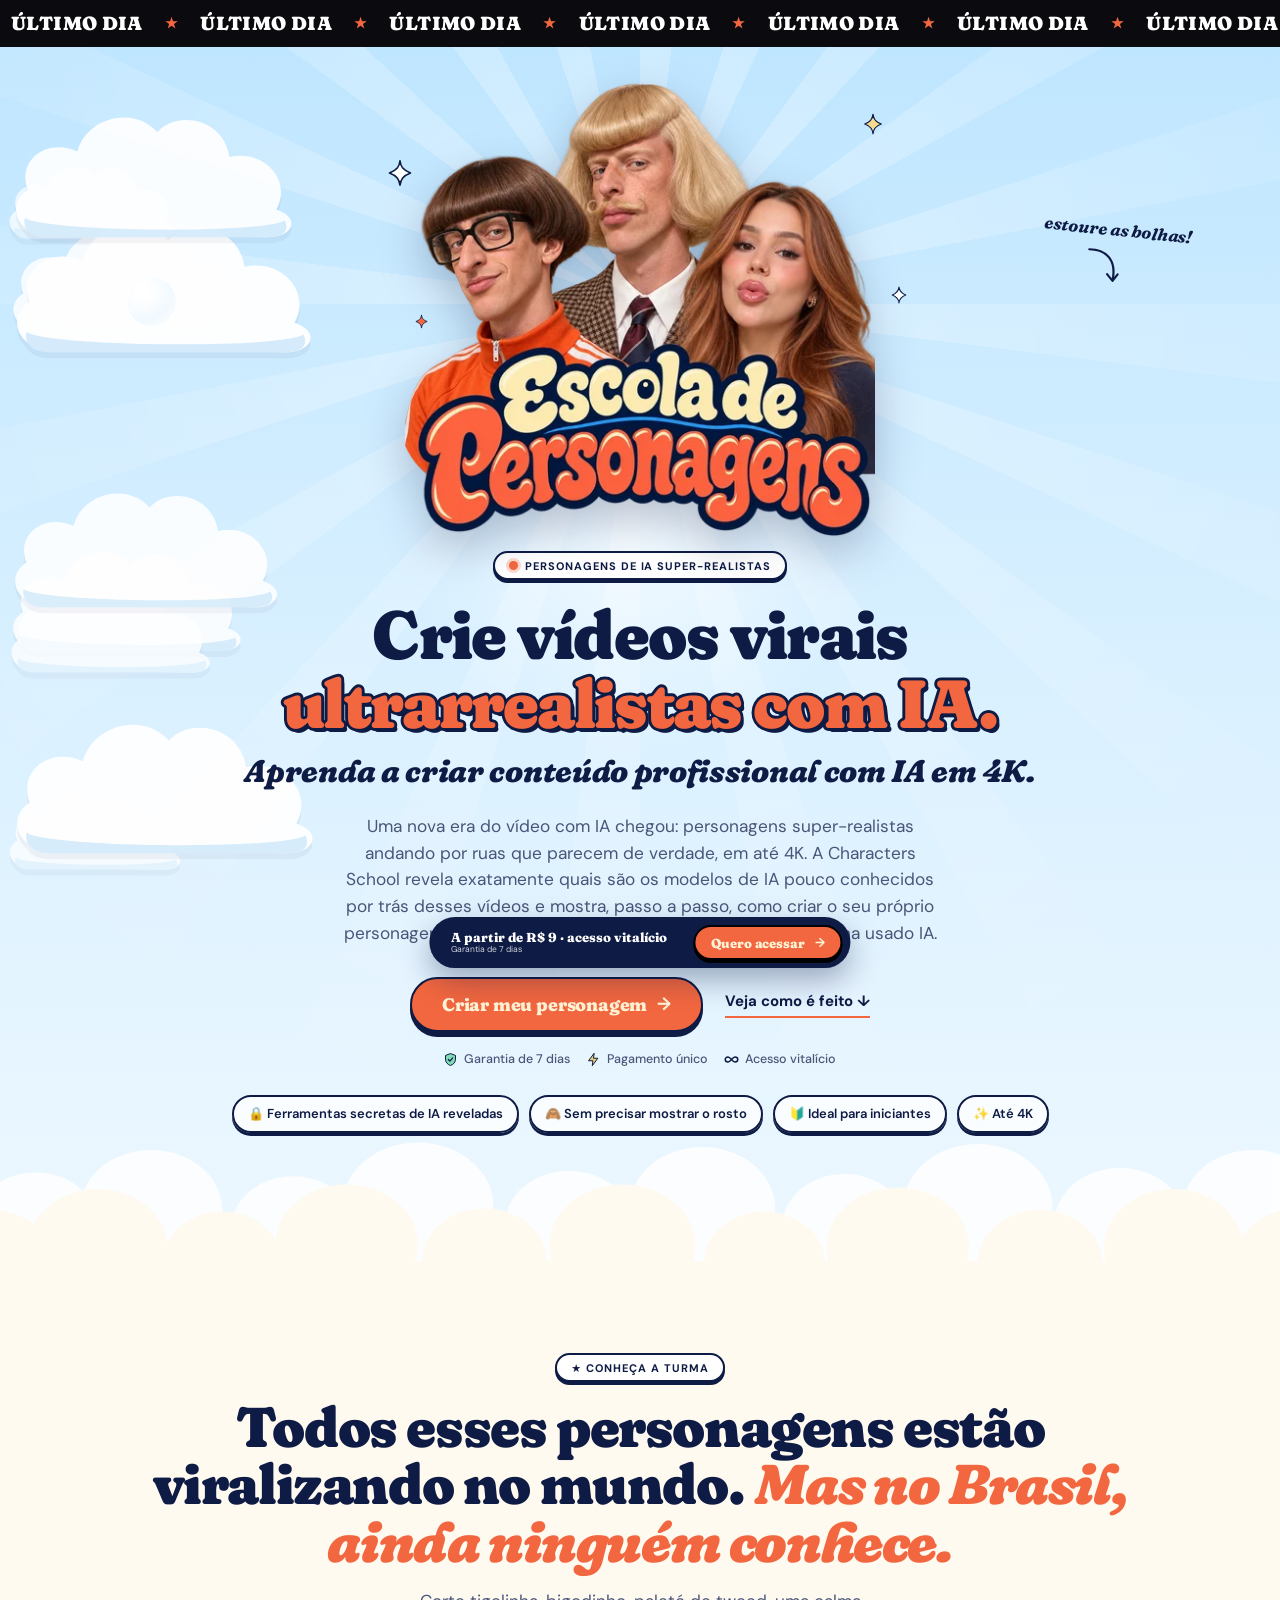
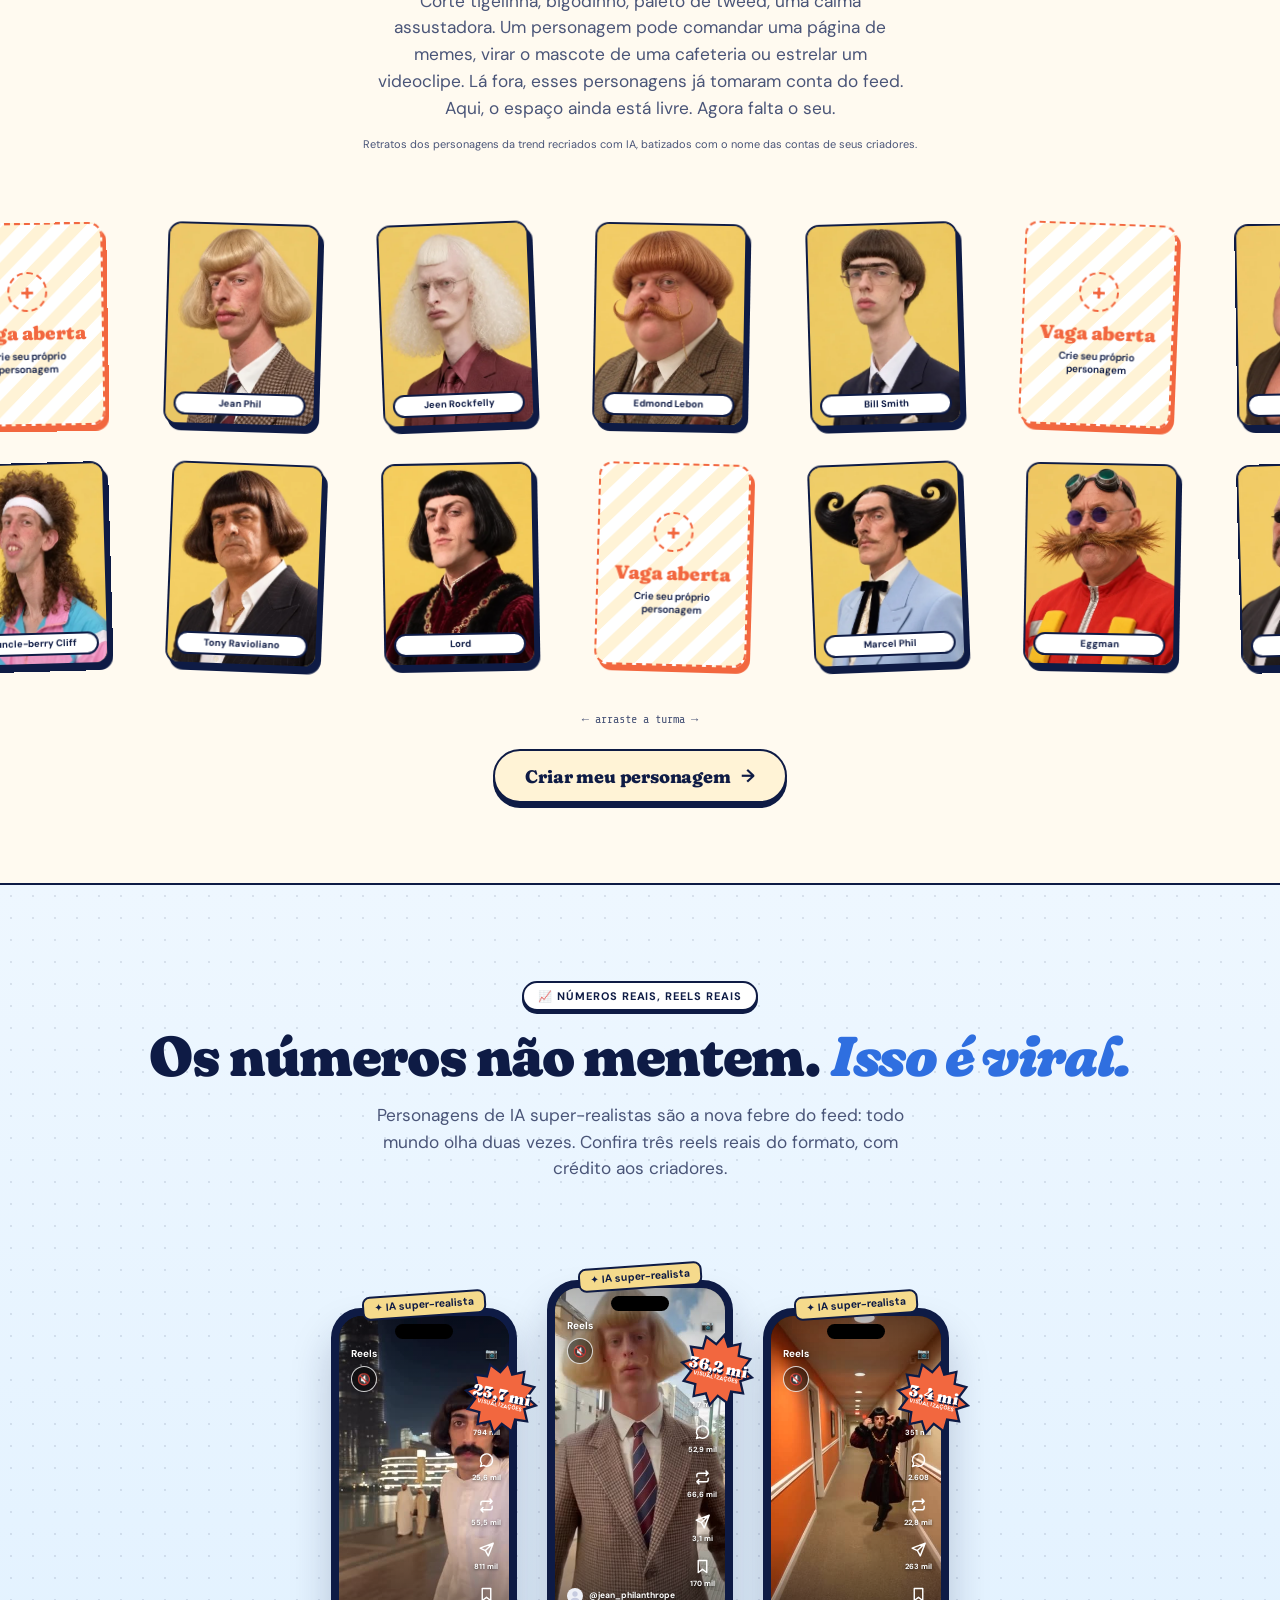
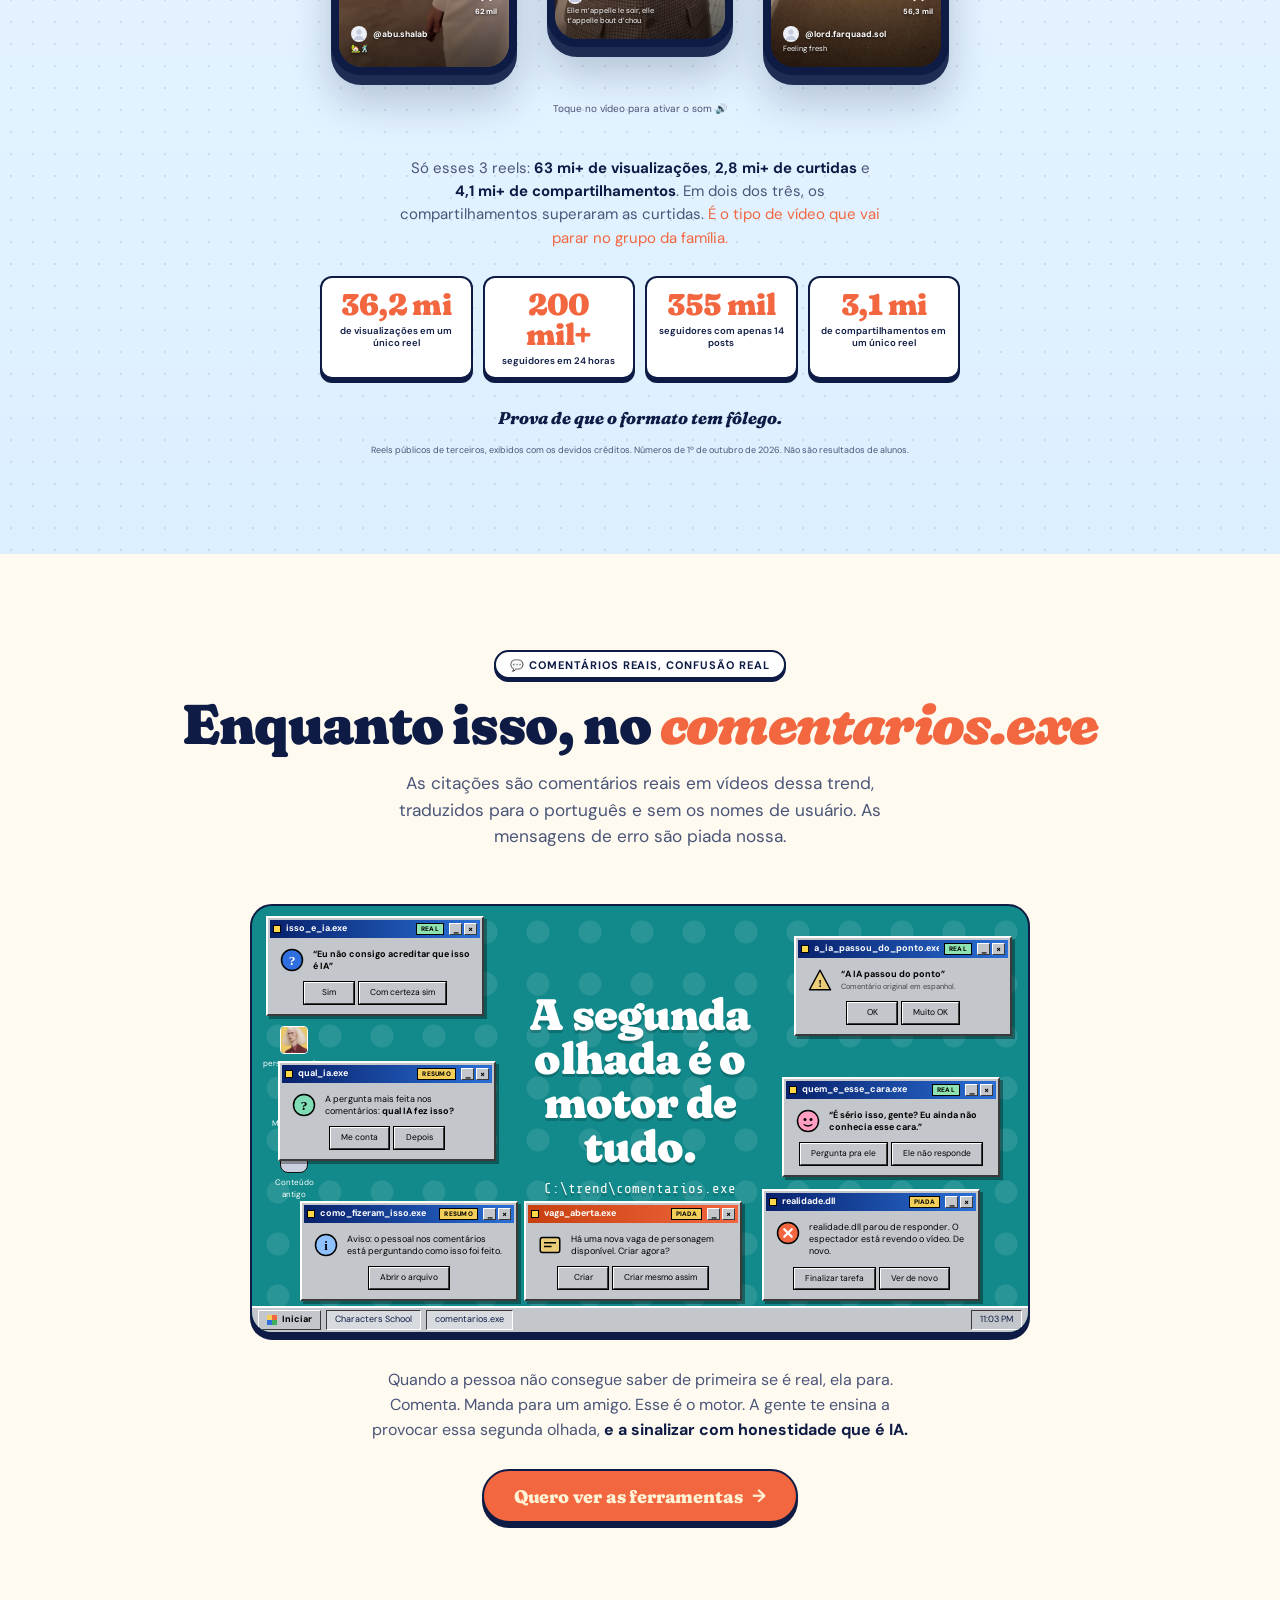
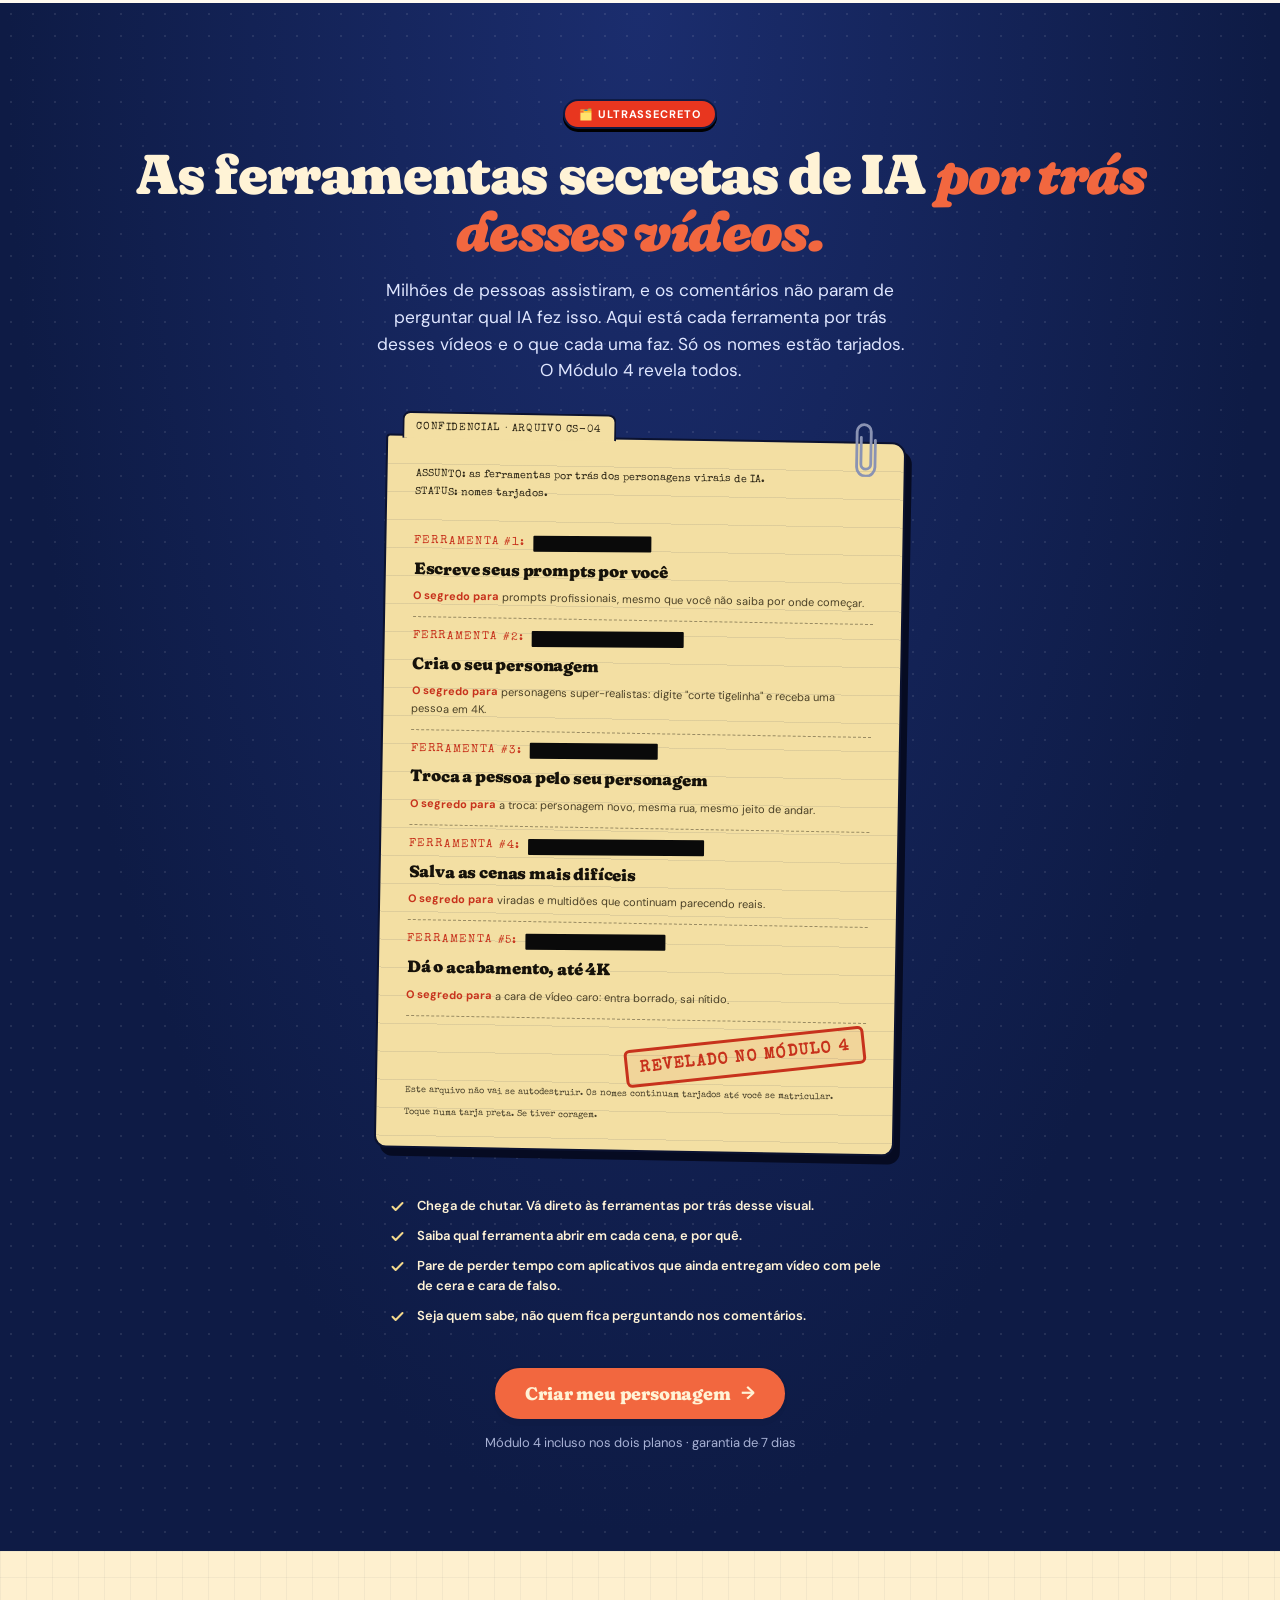
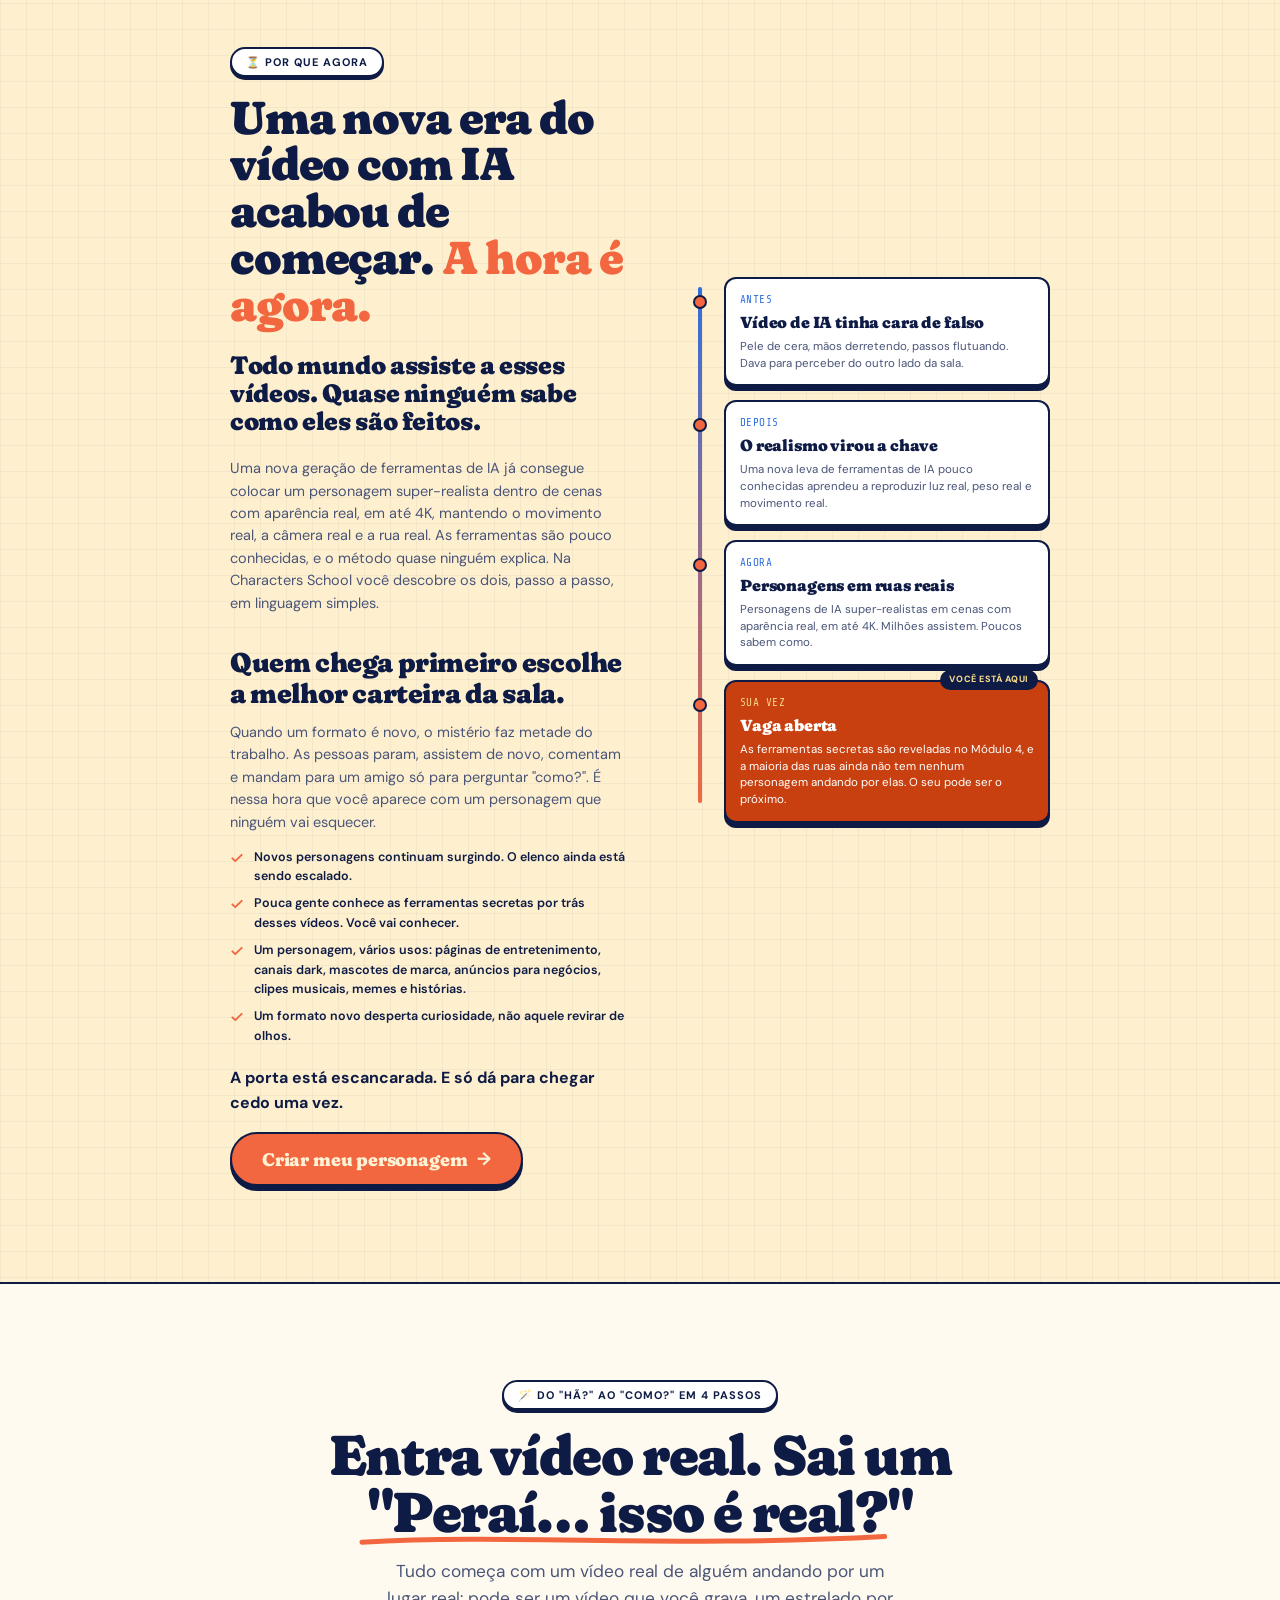
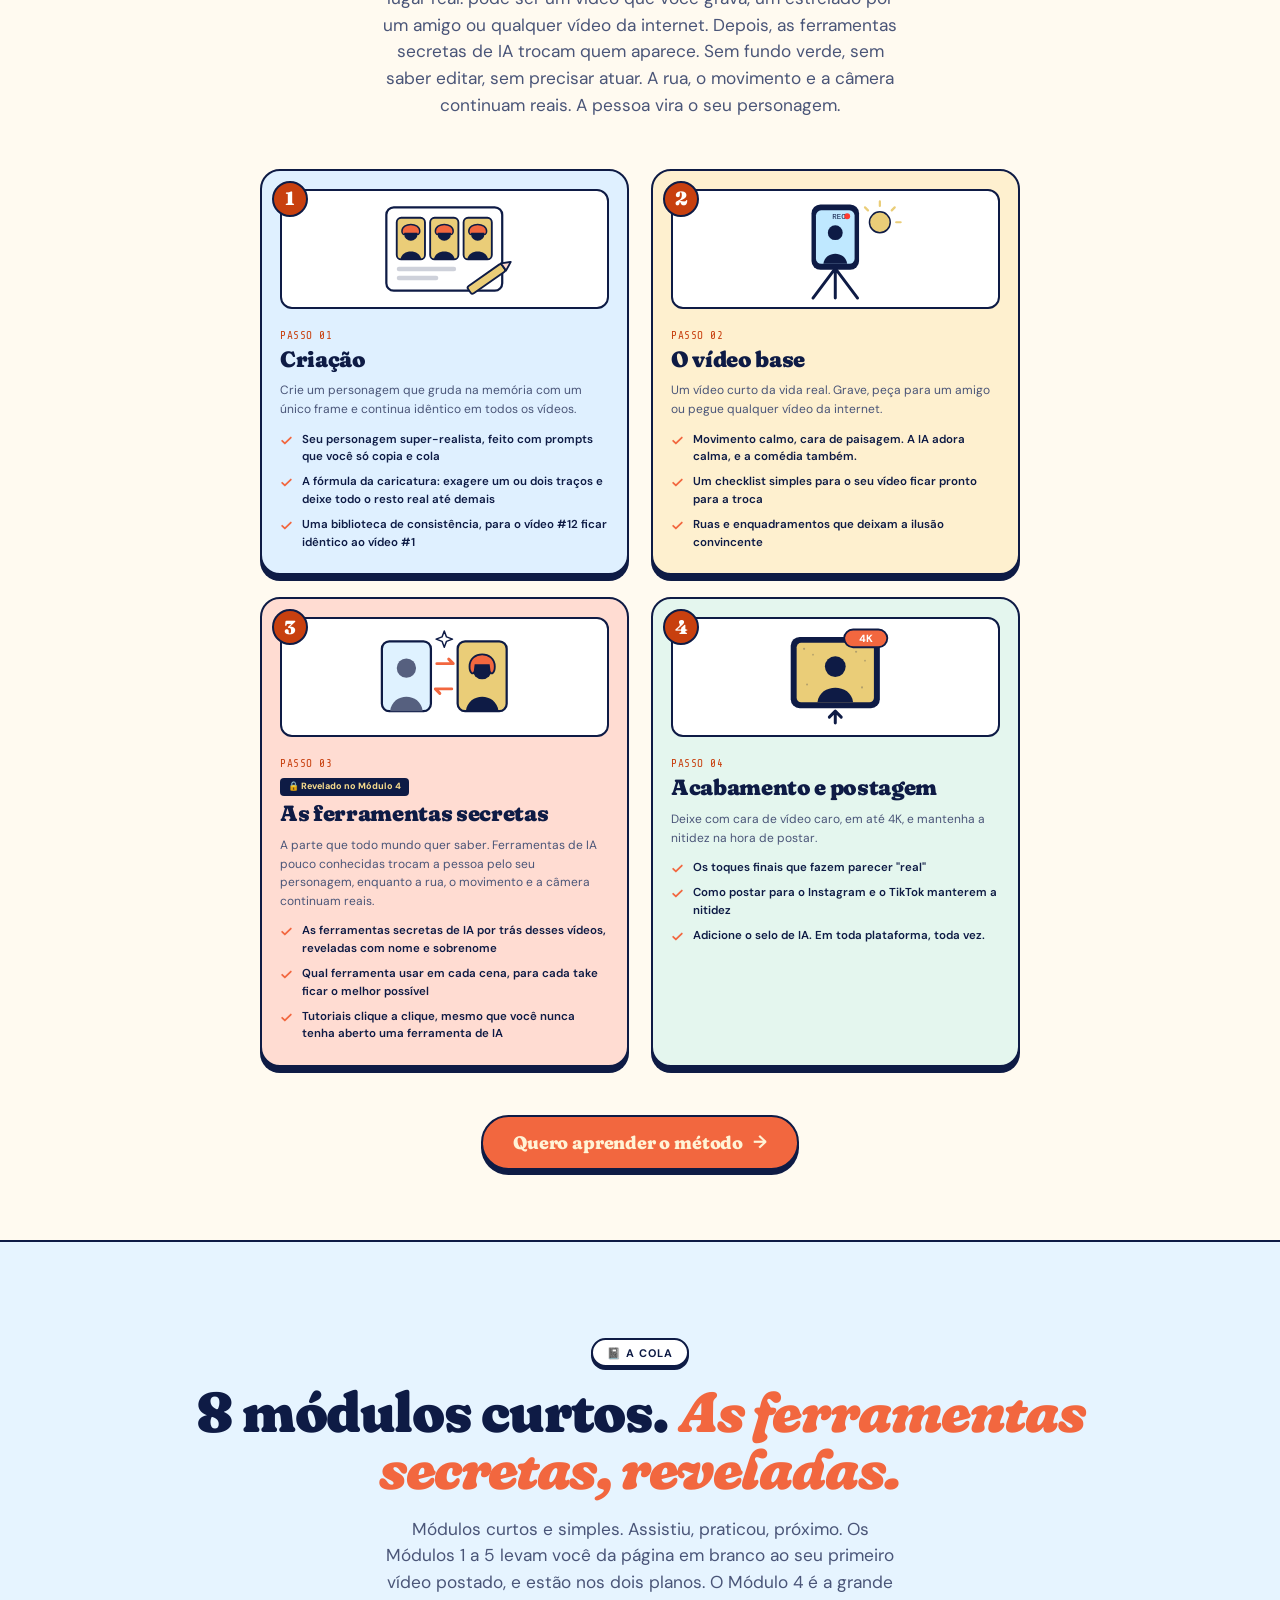
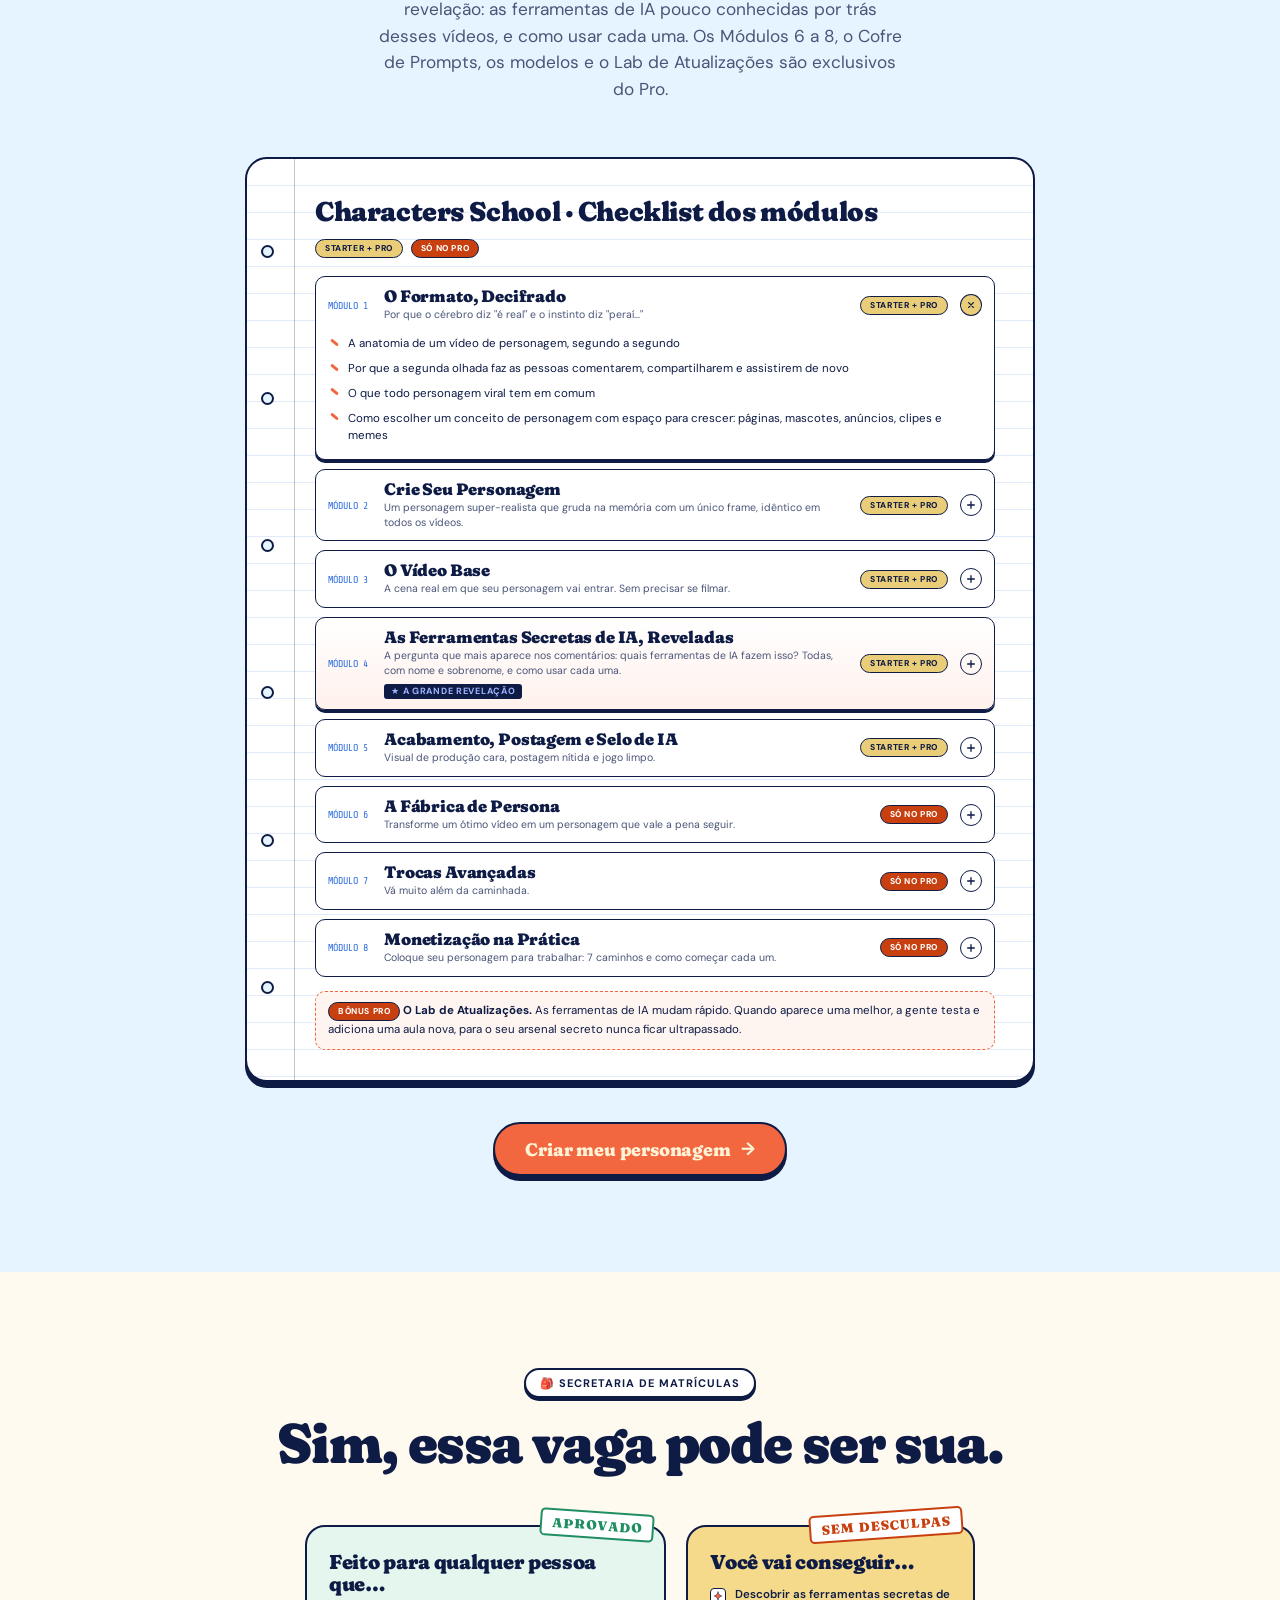
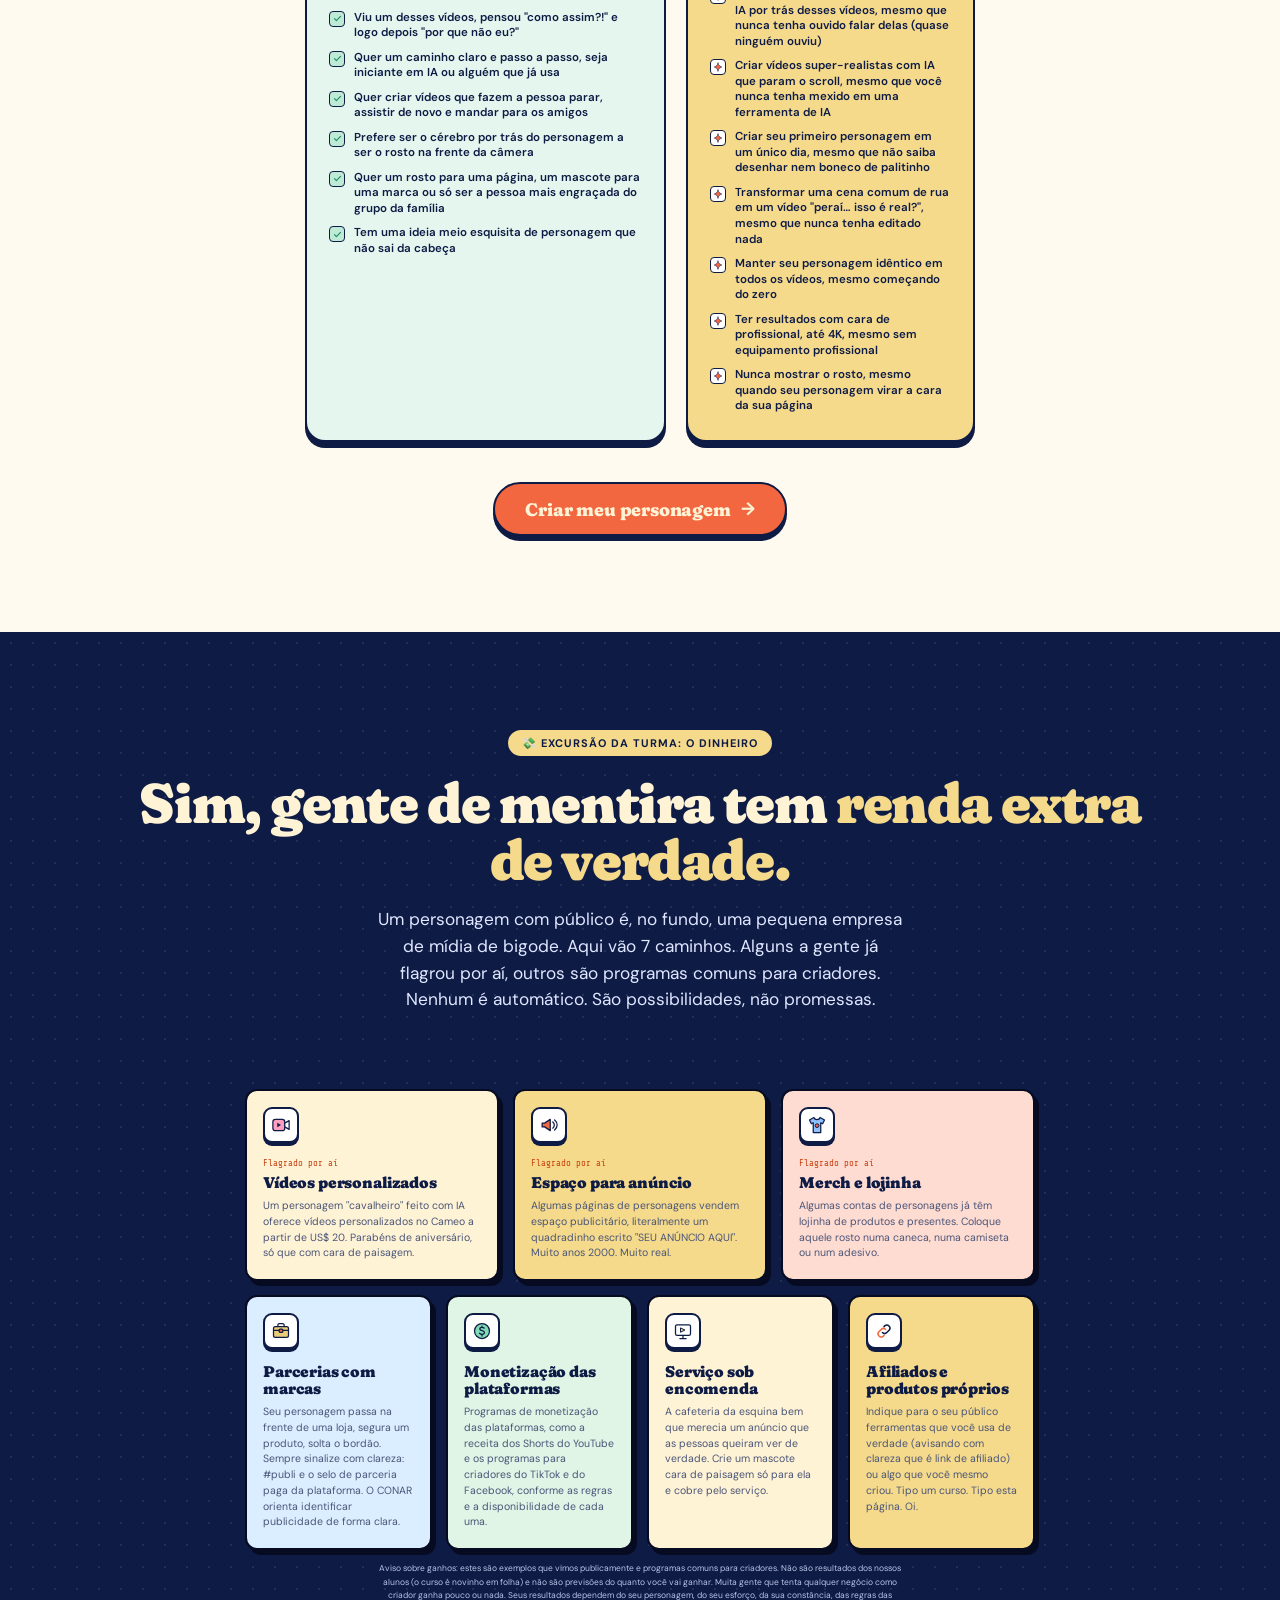
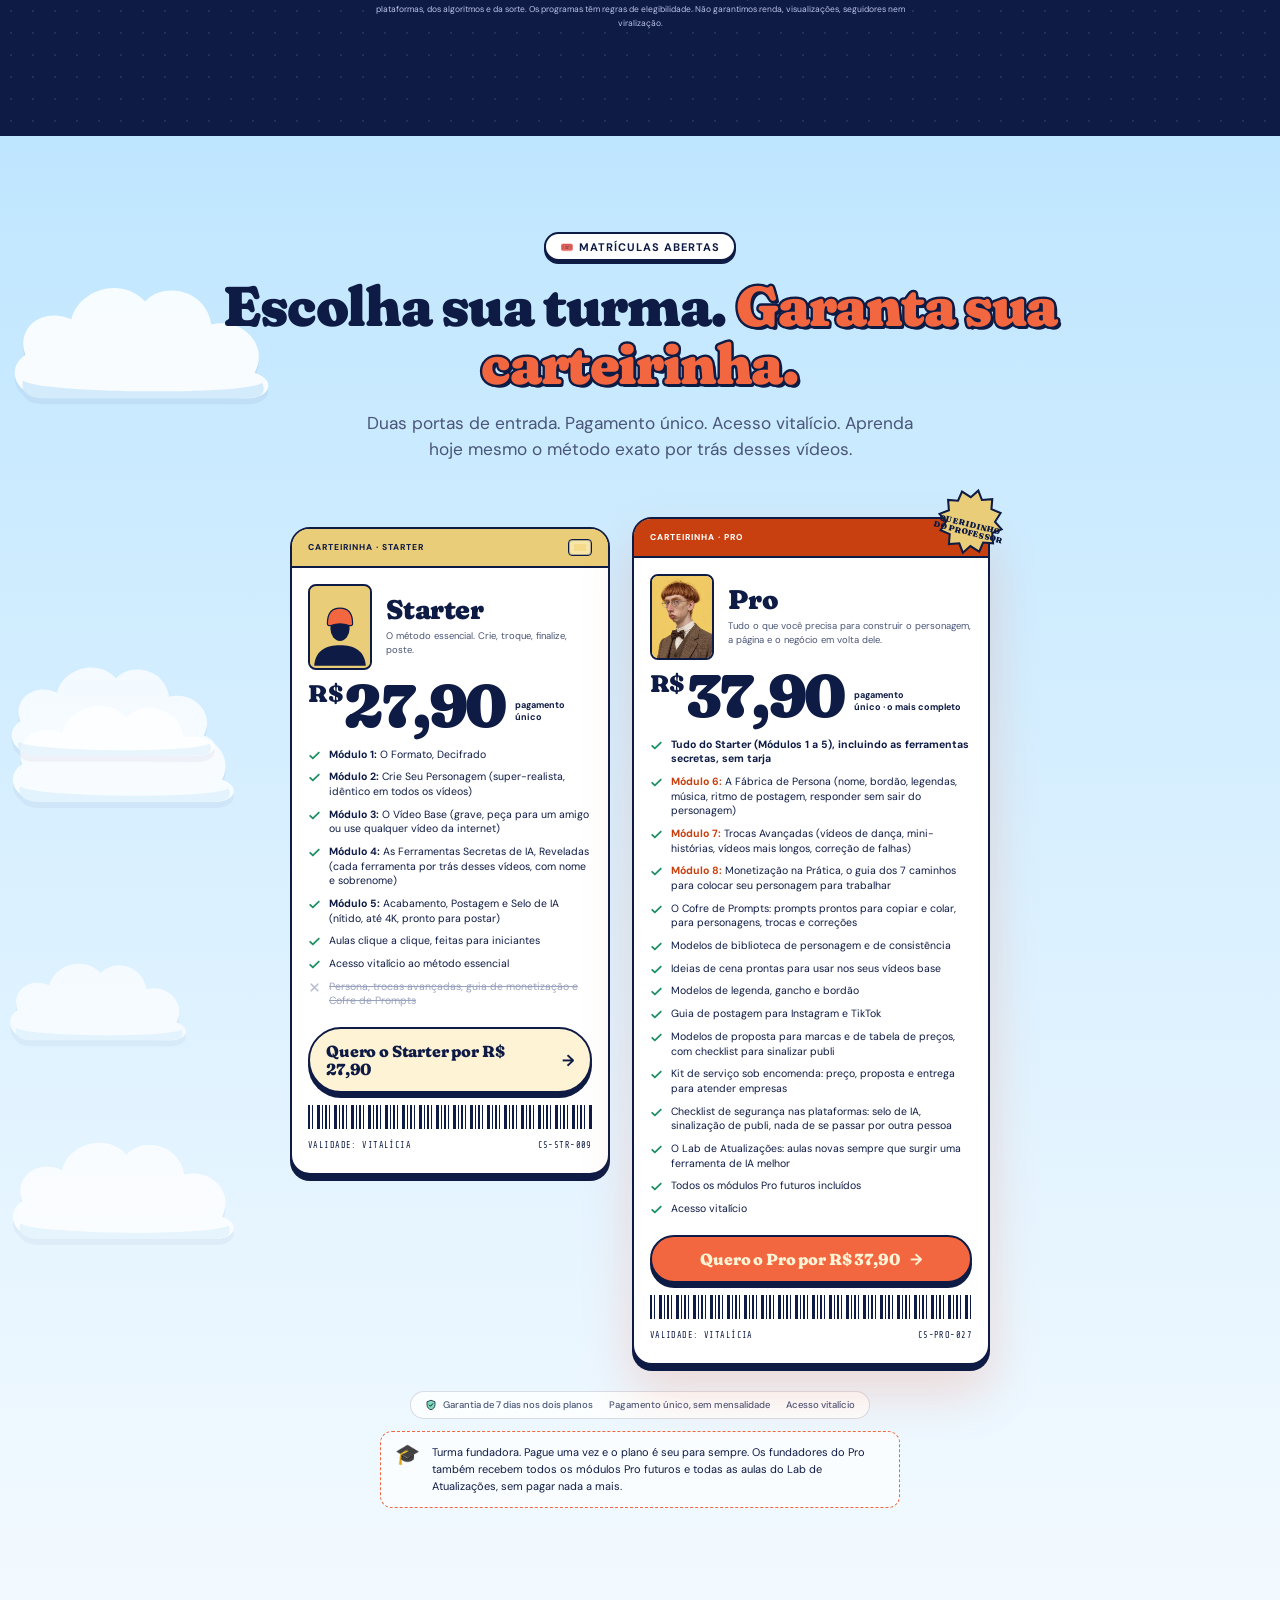
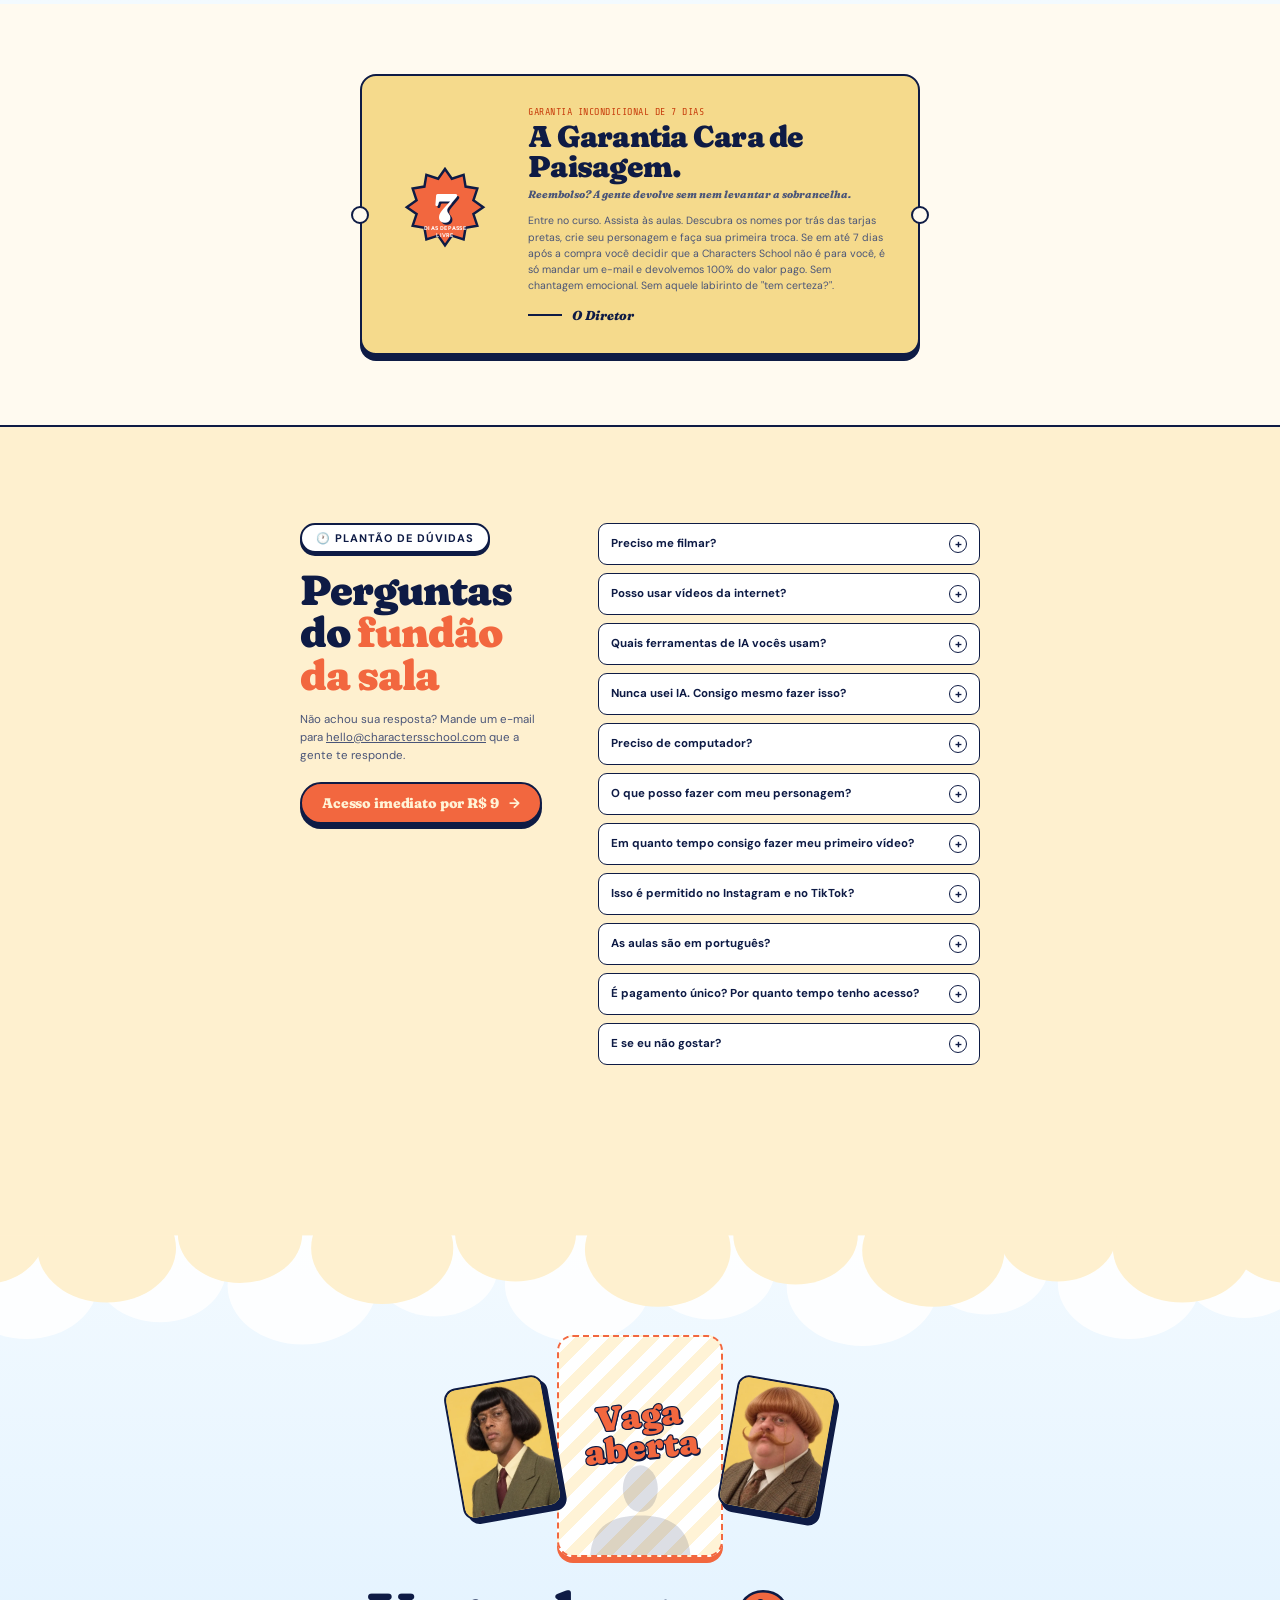
==== commit e3ca701b: "Corrige links de checkout" ====
--- a/br/index.html
+++ b/br/index.html
@@ -688,7 +688,7 @@
           <div class="idcard__photo"><svg viewBox="0 0 200 260"><rect width="200" height="260" fill="#eacd78"></rect><g transform="translate(0 40)"><path d="M14 220 C18 170 52 152 100 152 C148 152 182 170 186 220 Z" fill="#0e1b45"></path><ellipse cx="100" cy="96" rx="32" ry="42" fill="#0e1b45"></ellipse><path d="M58 80 C58 40 78 28 100 28 C122 28 142 40 142 80 C142 86 136 88 130 86 C112 80 88 80 70 86 C64 88 58 86 58 80 Z" fill="#f2673f" stroke="#0e1b45" stroke-width="4"></path></g></svg></div>
           <div><h3 class="idcard__name">Starter</h3><p class="idcard__tagline">O método essencial. Crie, troque, finalize, poste.</p></div>
         </div>
-        <div class="price"><b><sup>R$</sup>9</b><span>pagamento<br>único</span></div>
+        <div class="price"><b><sup>R$</sup>27,90</b><span>pagamento<br>único</span></div>
         <ul class="idcard__list">
           <li><svg><use href="#i-check"></use></svg><span><b>Módulo 1:</b> O Formato, Decifrado</span></li>
           <li><svg><use href="#i-check"></use></svg><span><b>Módulo 2:</b> Crie Seu Personagem (super-realista, idêntico em todos os vídeos)</span></li>
@@ -713,7 +713,7 @@
           <div class="idcard__photo"><img src="../assets/img/characters/CS015.webp" alt="Foto da carteirinha de estudante do personagem de IA" loading="lazy"></div>
           <div><h3 class="idcard__name">Pro</h3><p class="idcard__tagline">Tudo o que você precisa para construir o personagem, a página e o negócio em volta dele.</p></div>
         </div>
-        <div class="price"><b><sup>R$</sup>19</b><span>pagamento<br>único · o mais completo</span></div>
+        <div class="price"><b><sup>R$</sup>37,90</b><span>pagamento<br>único · o mais completo</span></div>
         <ul class="idcard__list">
           <li><svg><use href="#i-check"></use></svg><span><b>Tudo do Starter (Módulos 1 a 5), incluindo as ferramentas secretas, sem tarja</b></span></li>
           <li class="plus-item"><svg><use href="#i-check"></use></svg><span><b>Módulo 6:</b> A Fábrica de Persona (nome, bordão, legendas, música, ritmo de postagem, responder sem sair do personagem)</span></li>
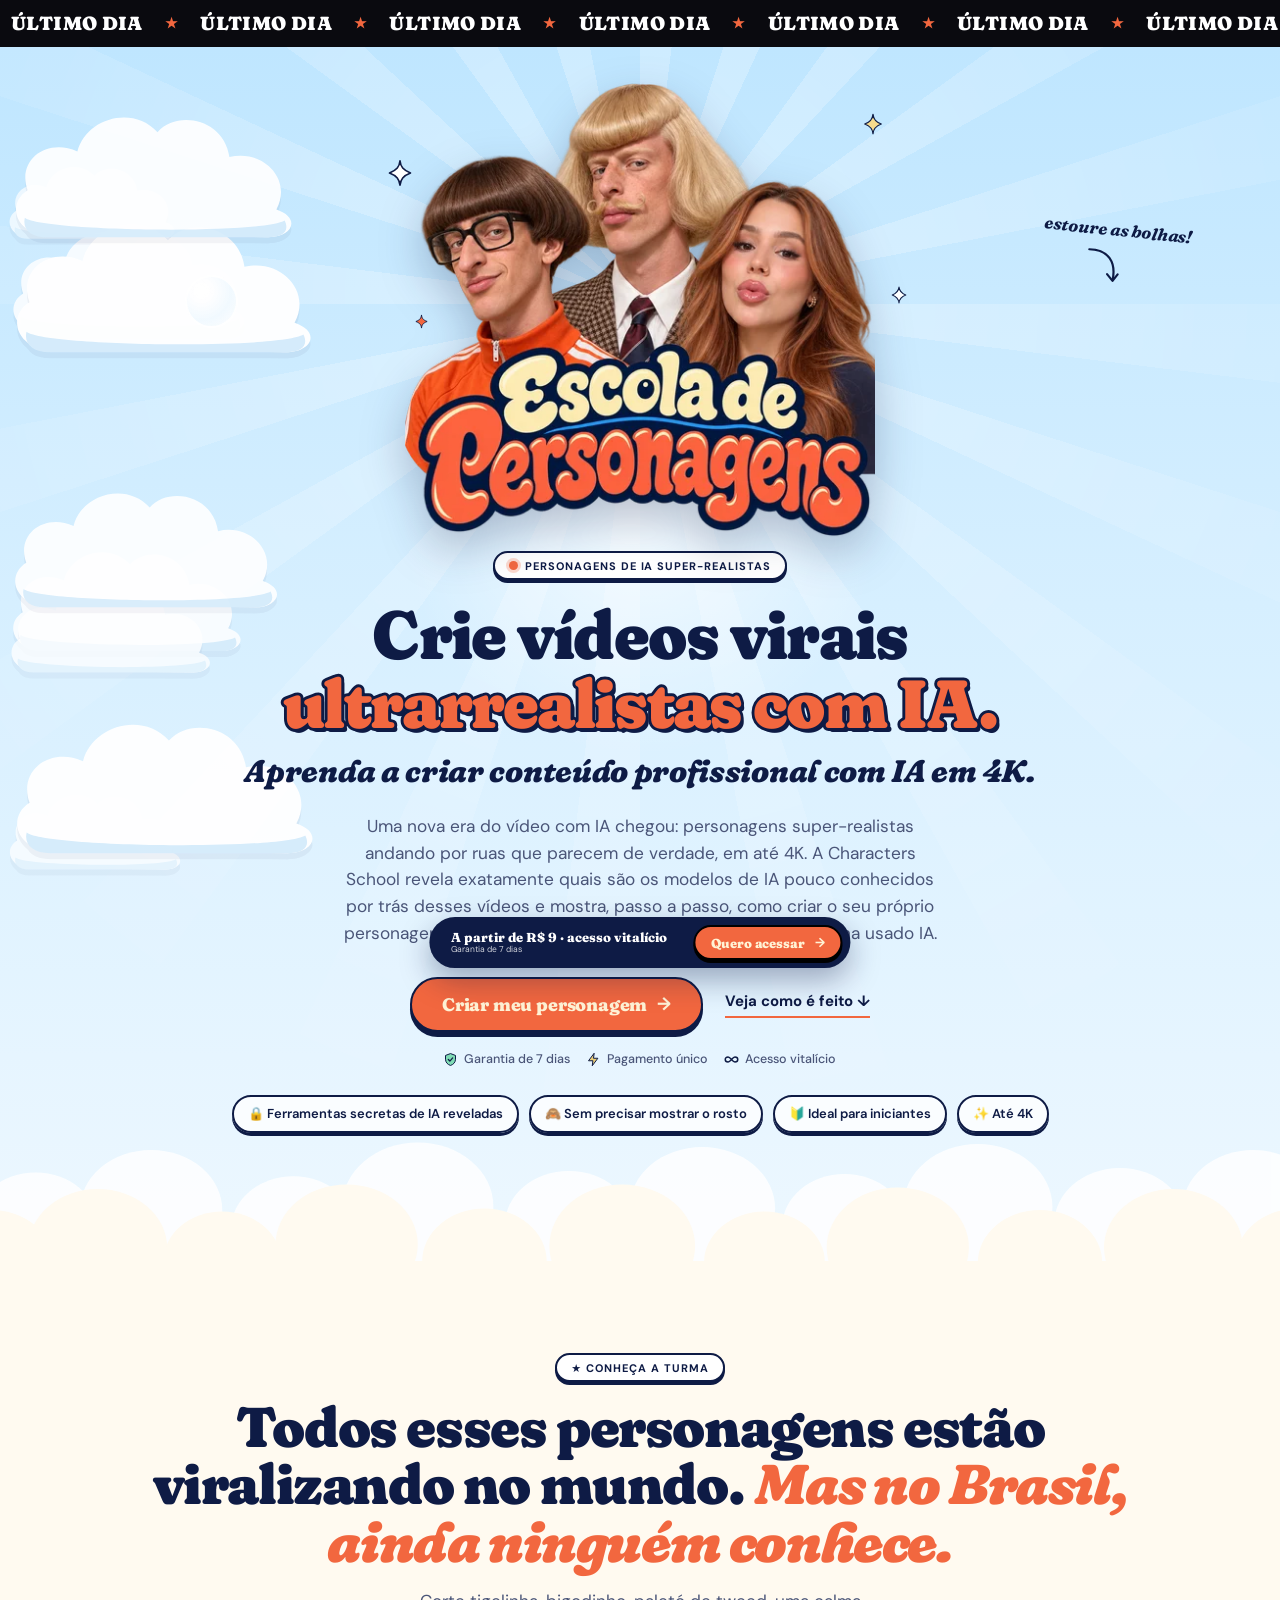
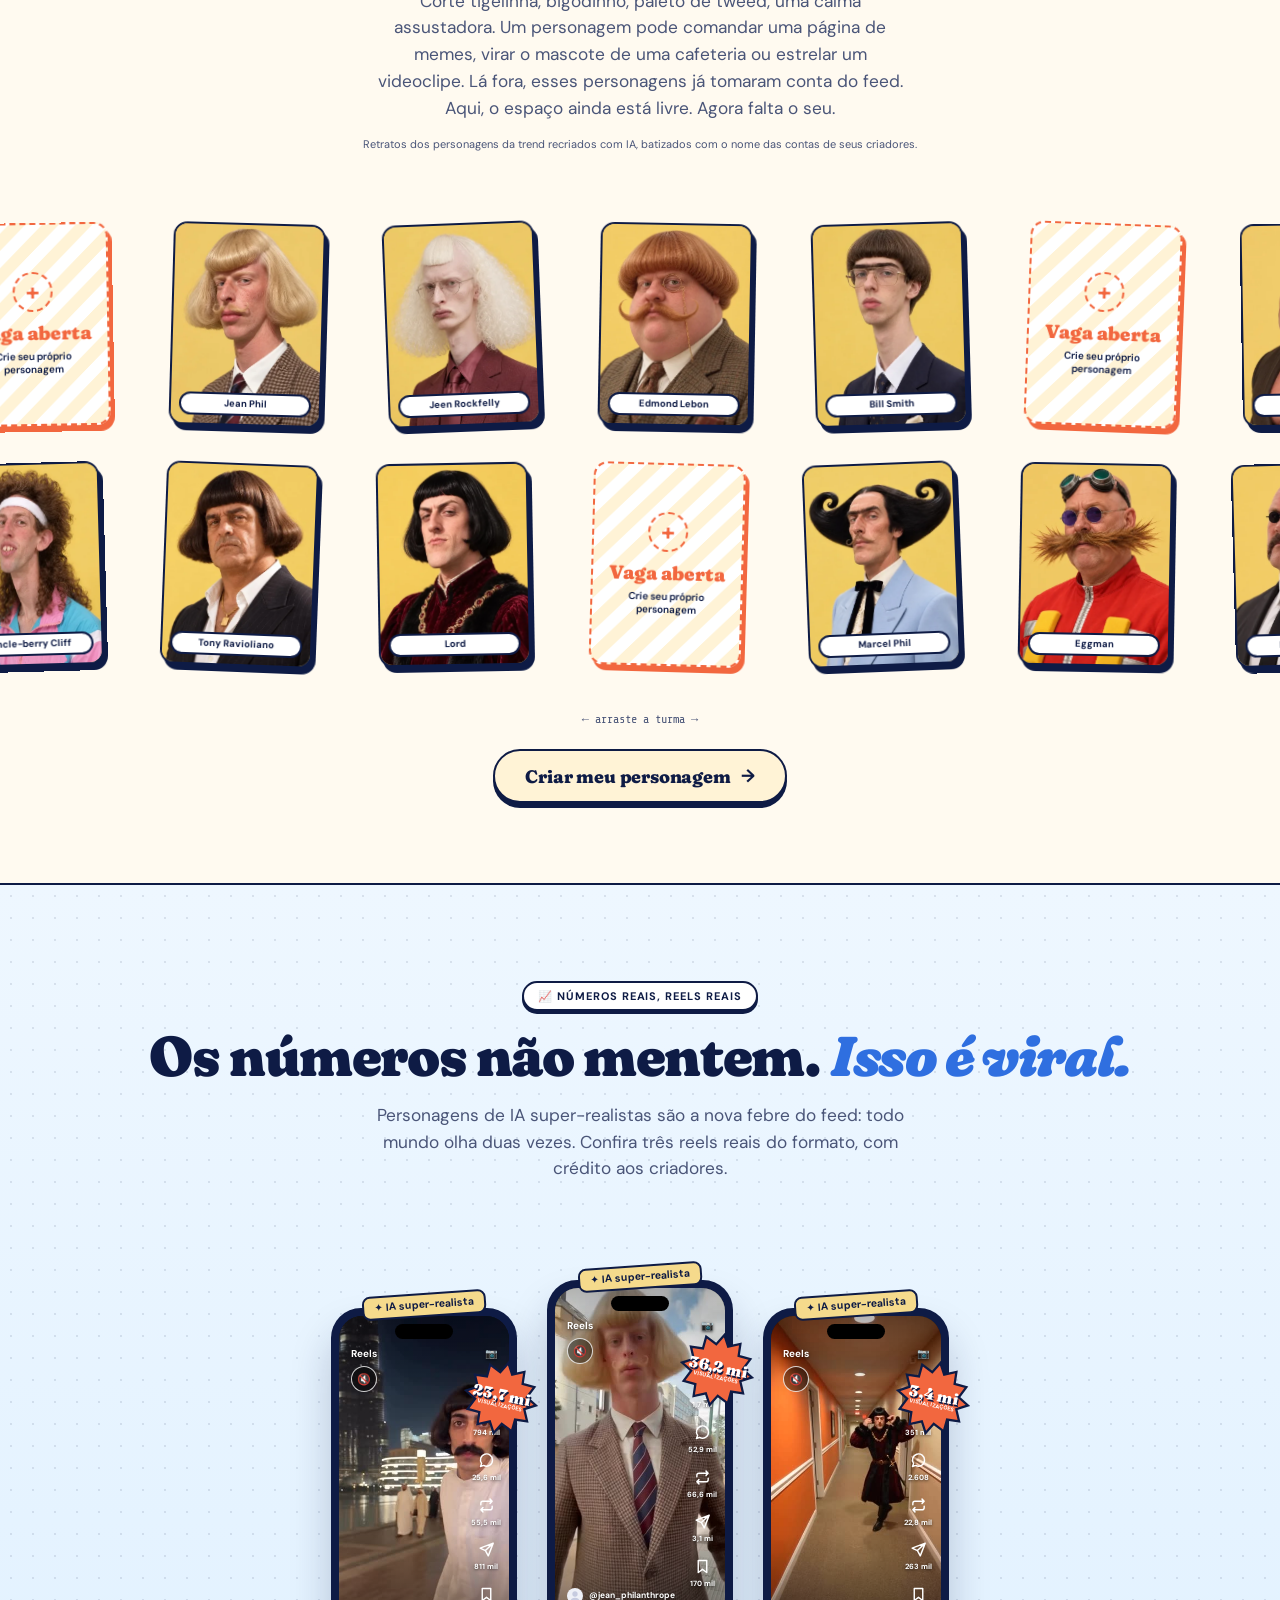
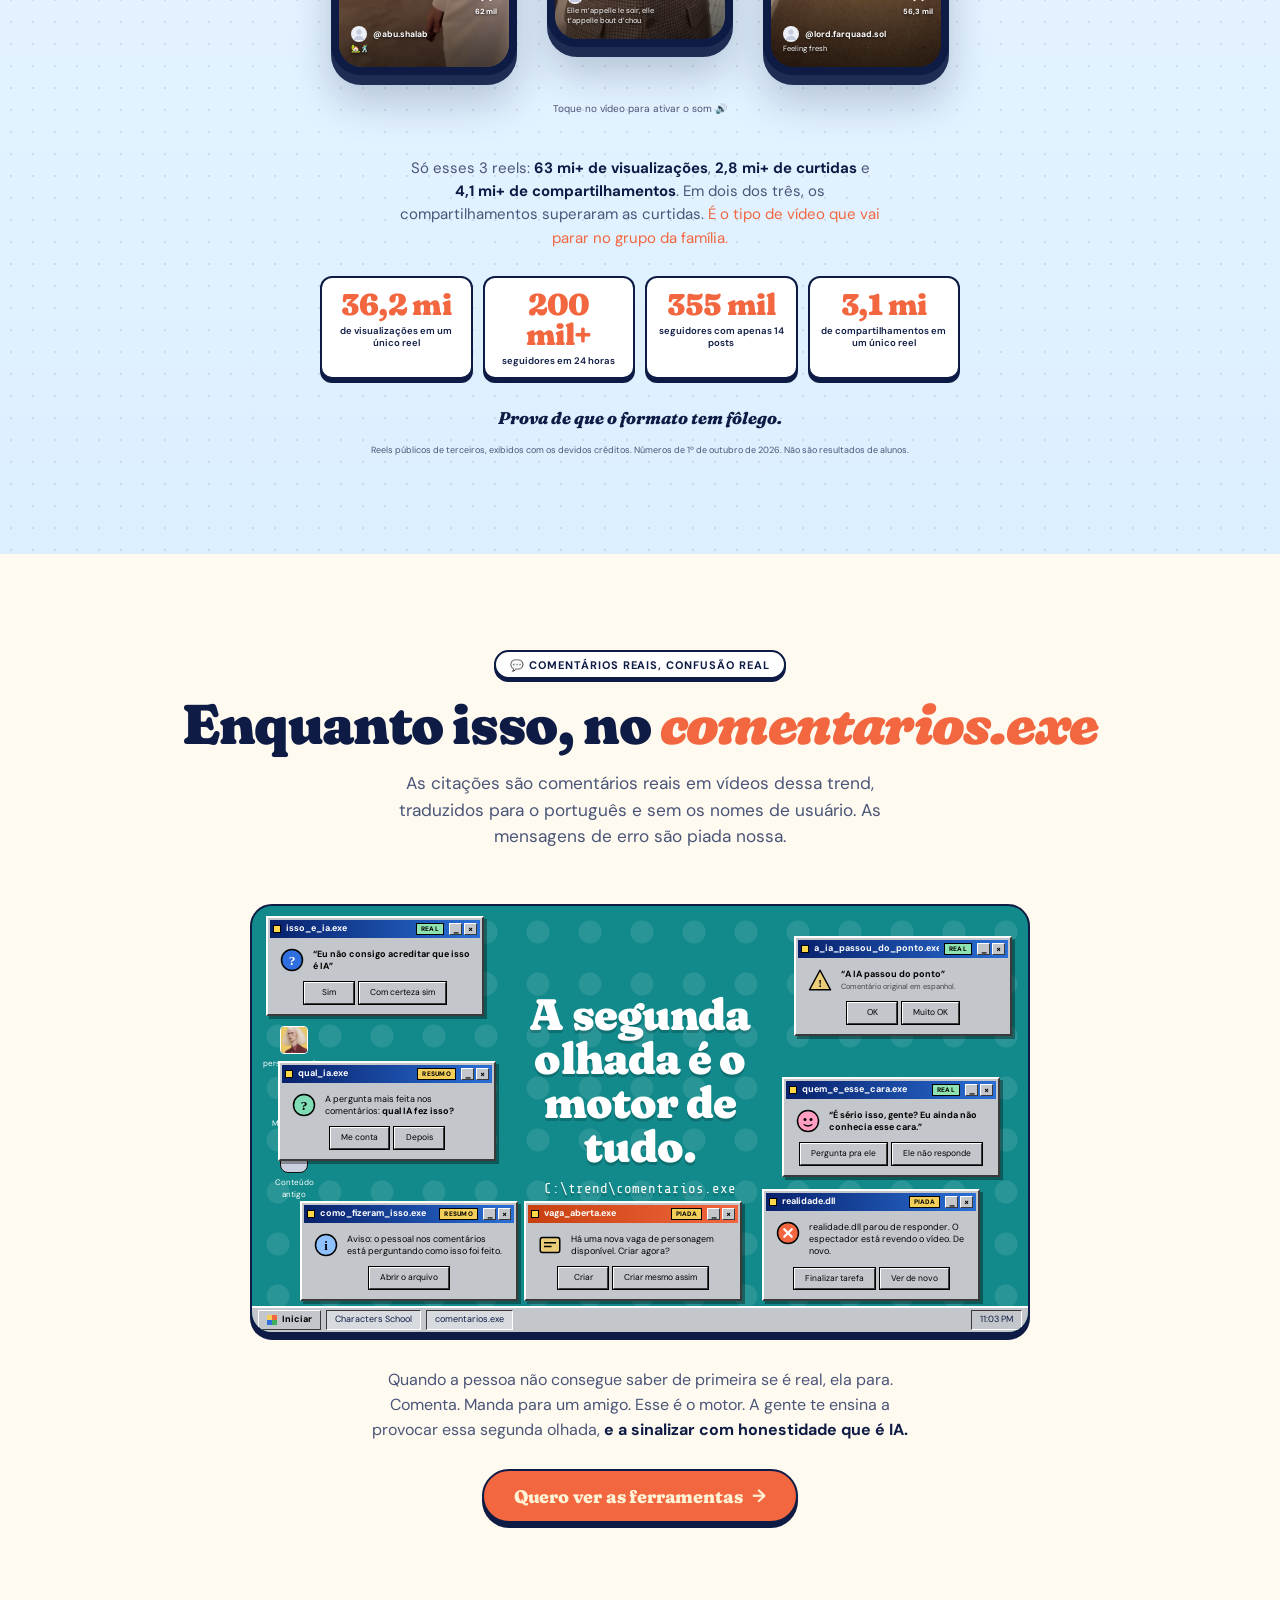
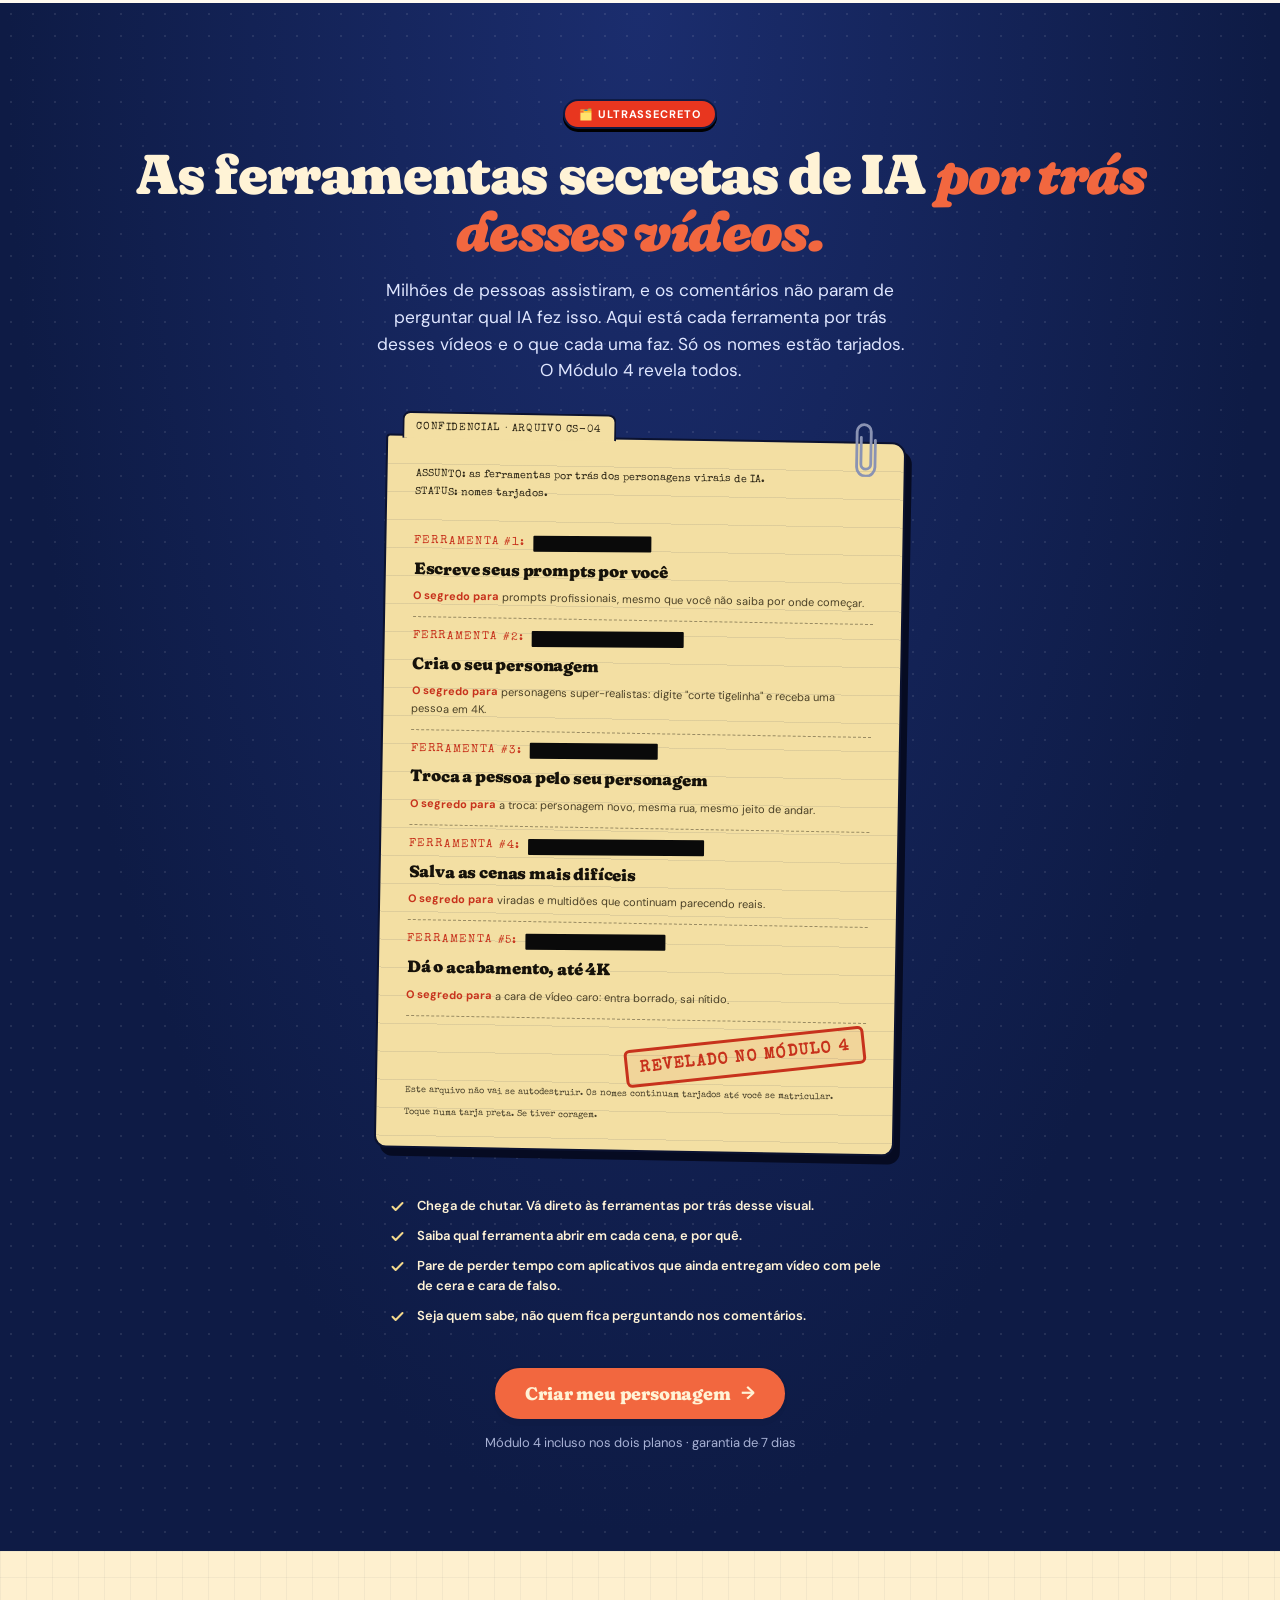
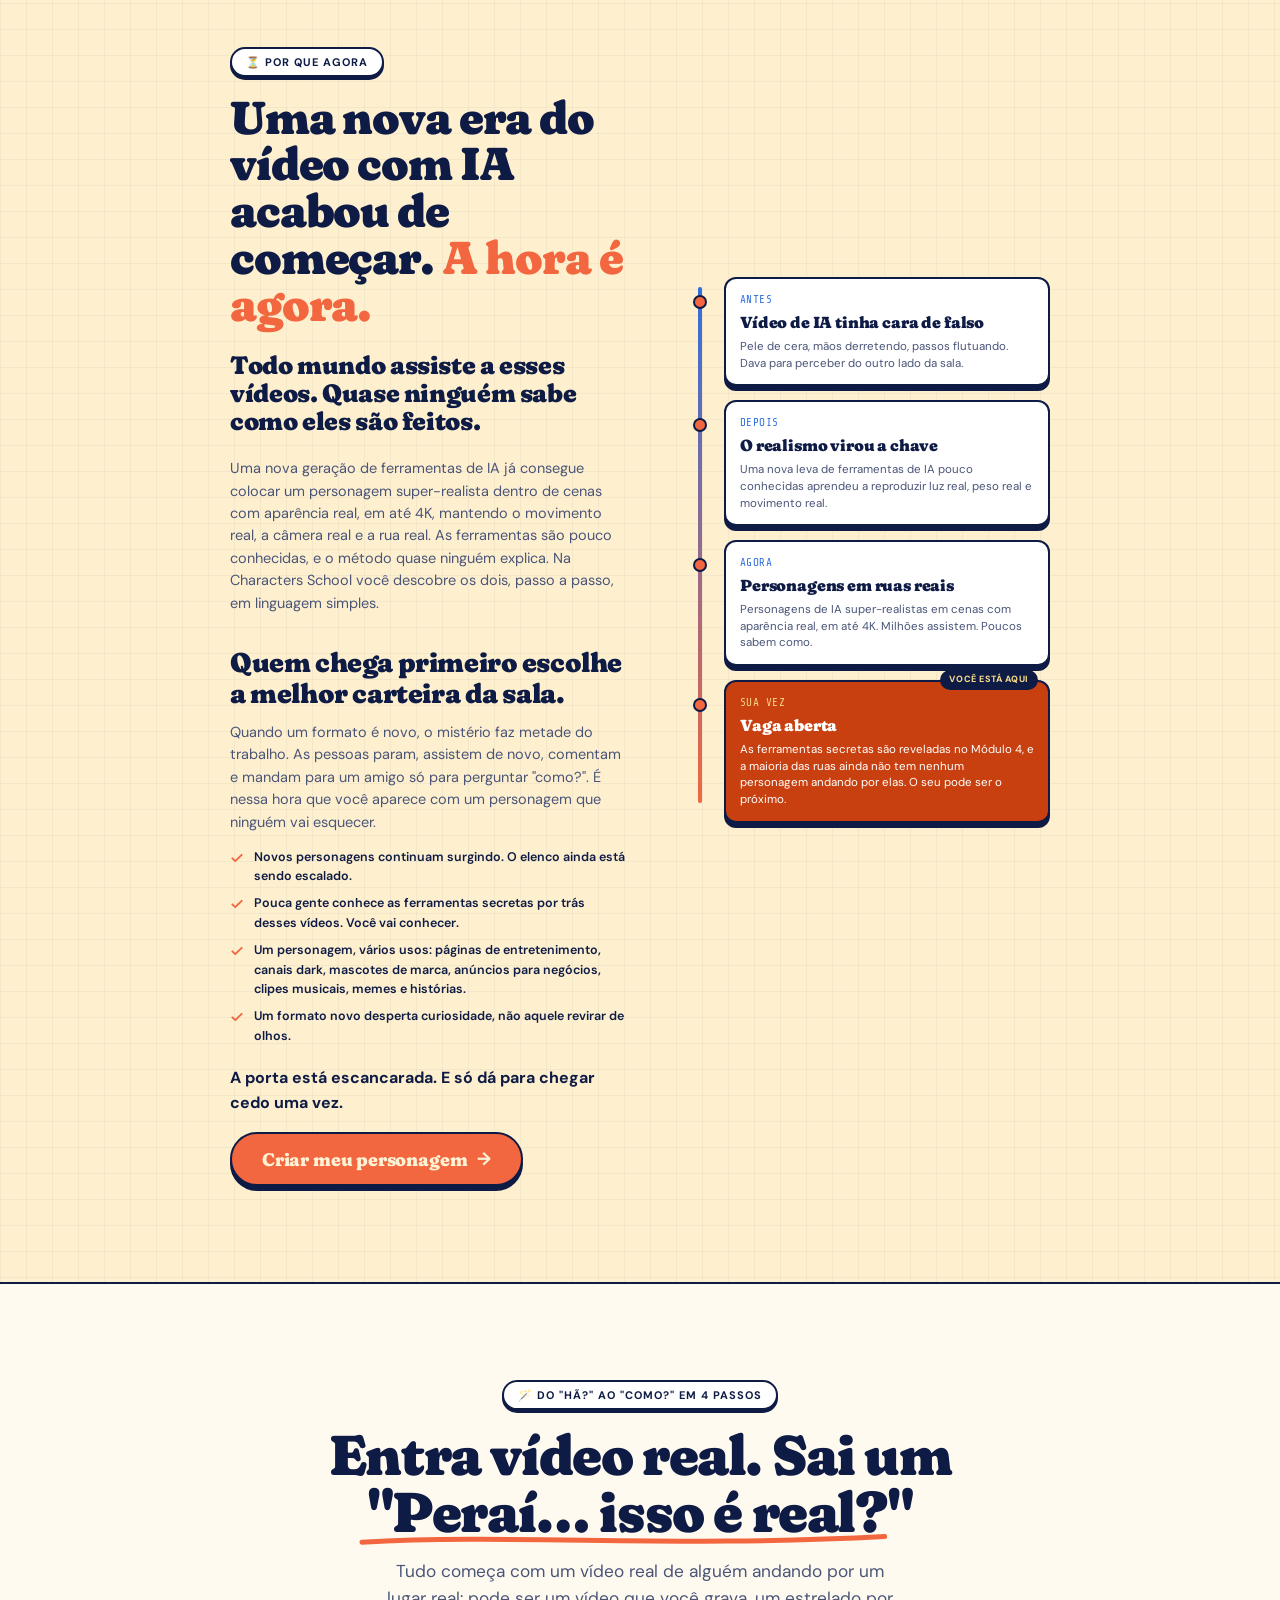
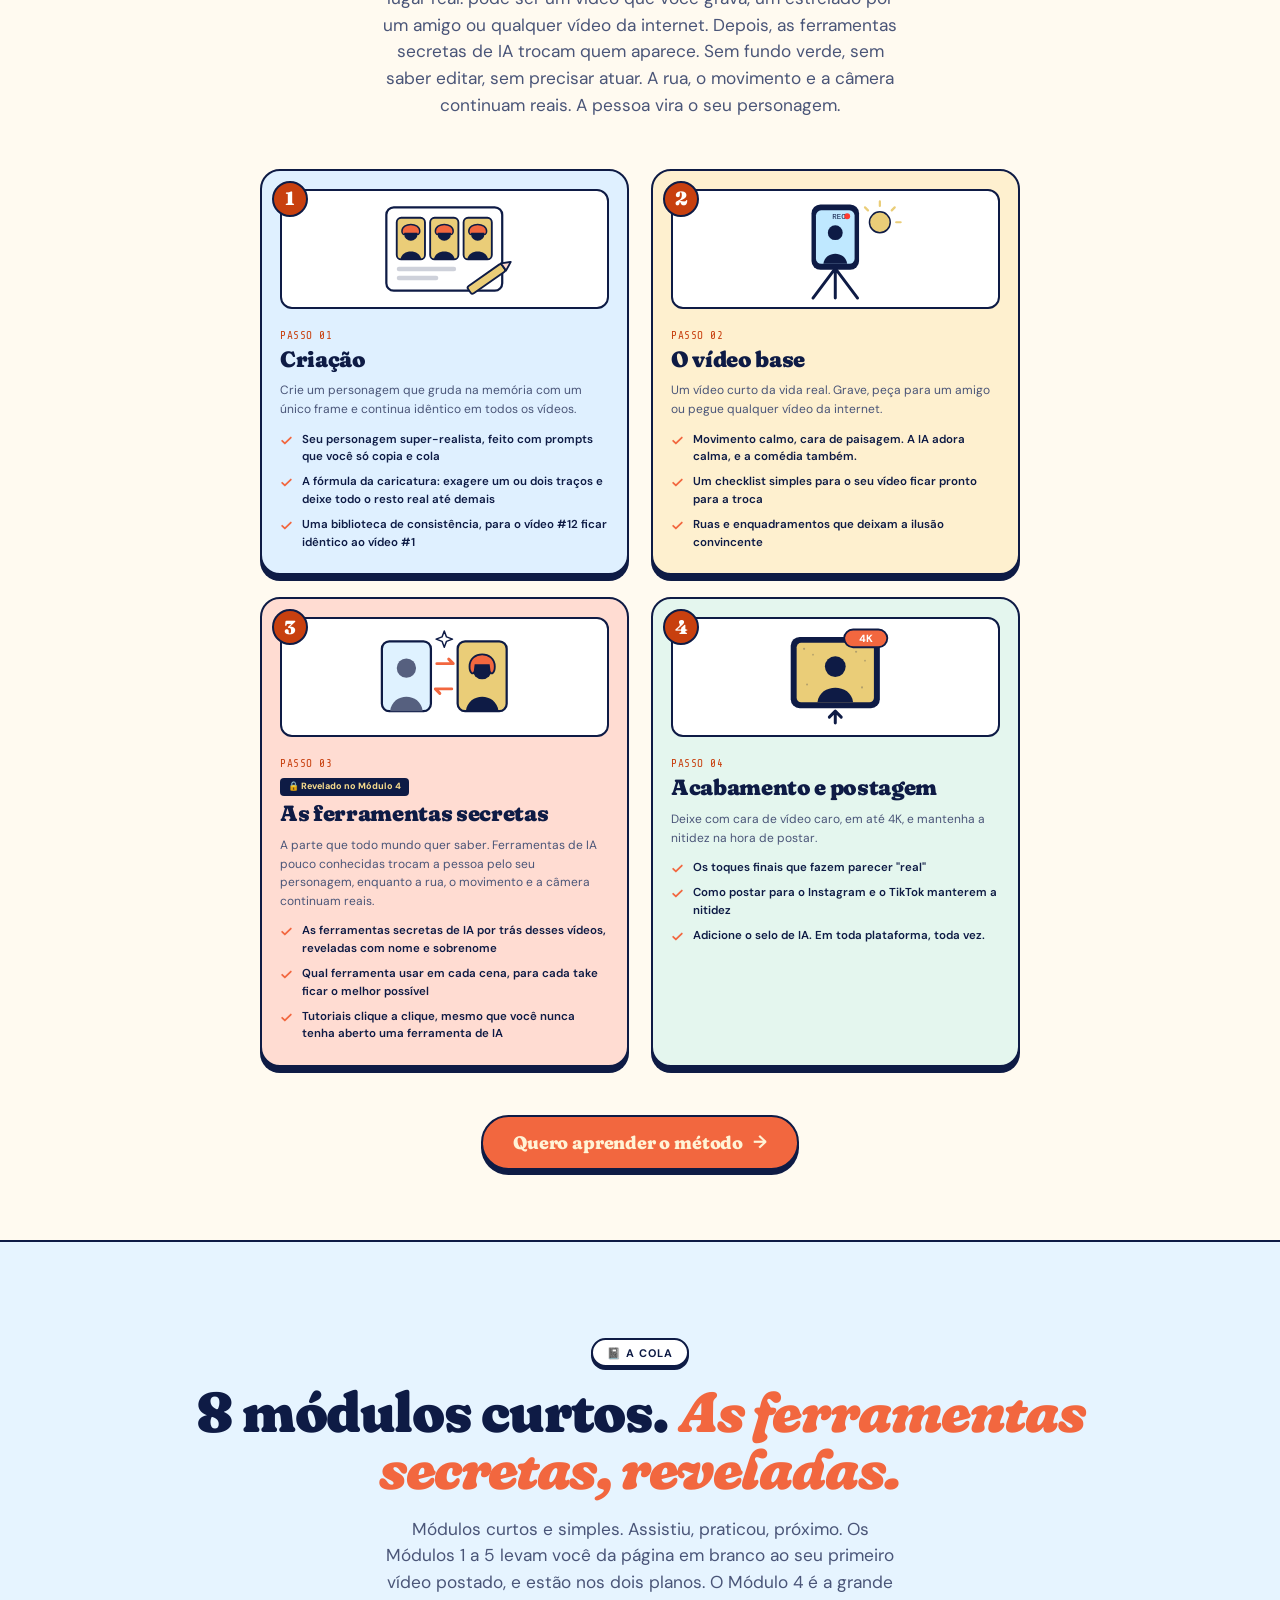
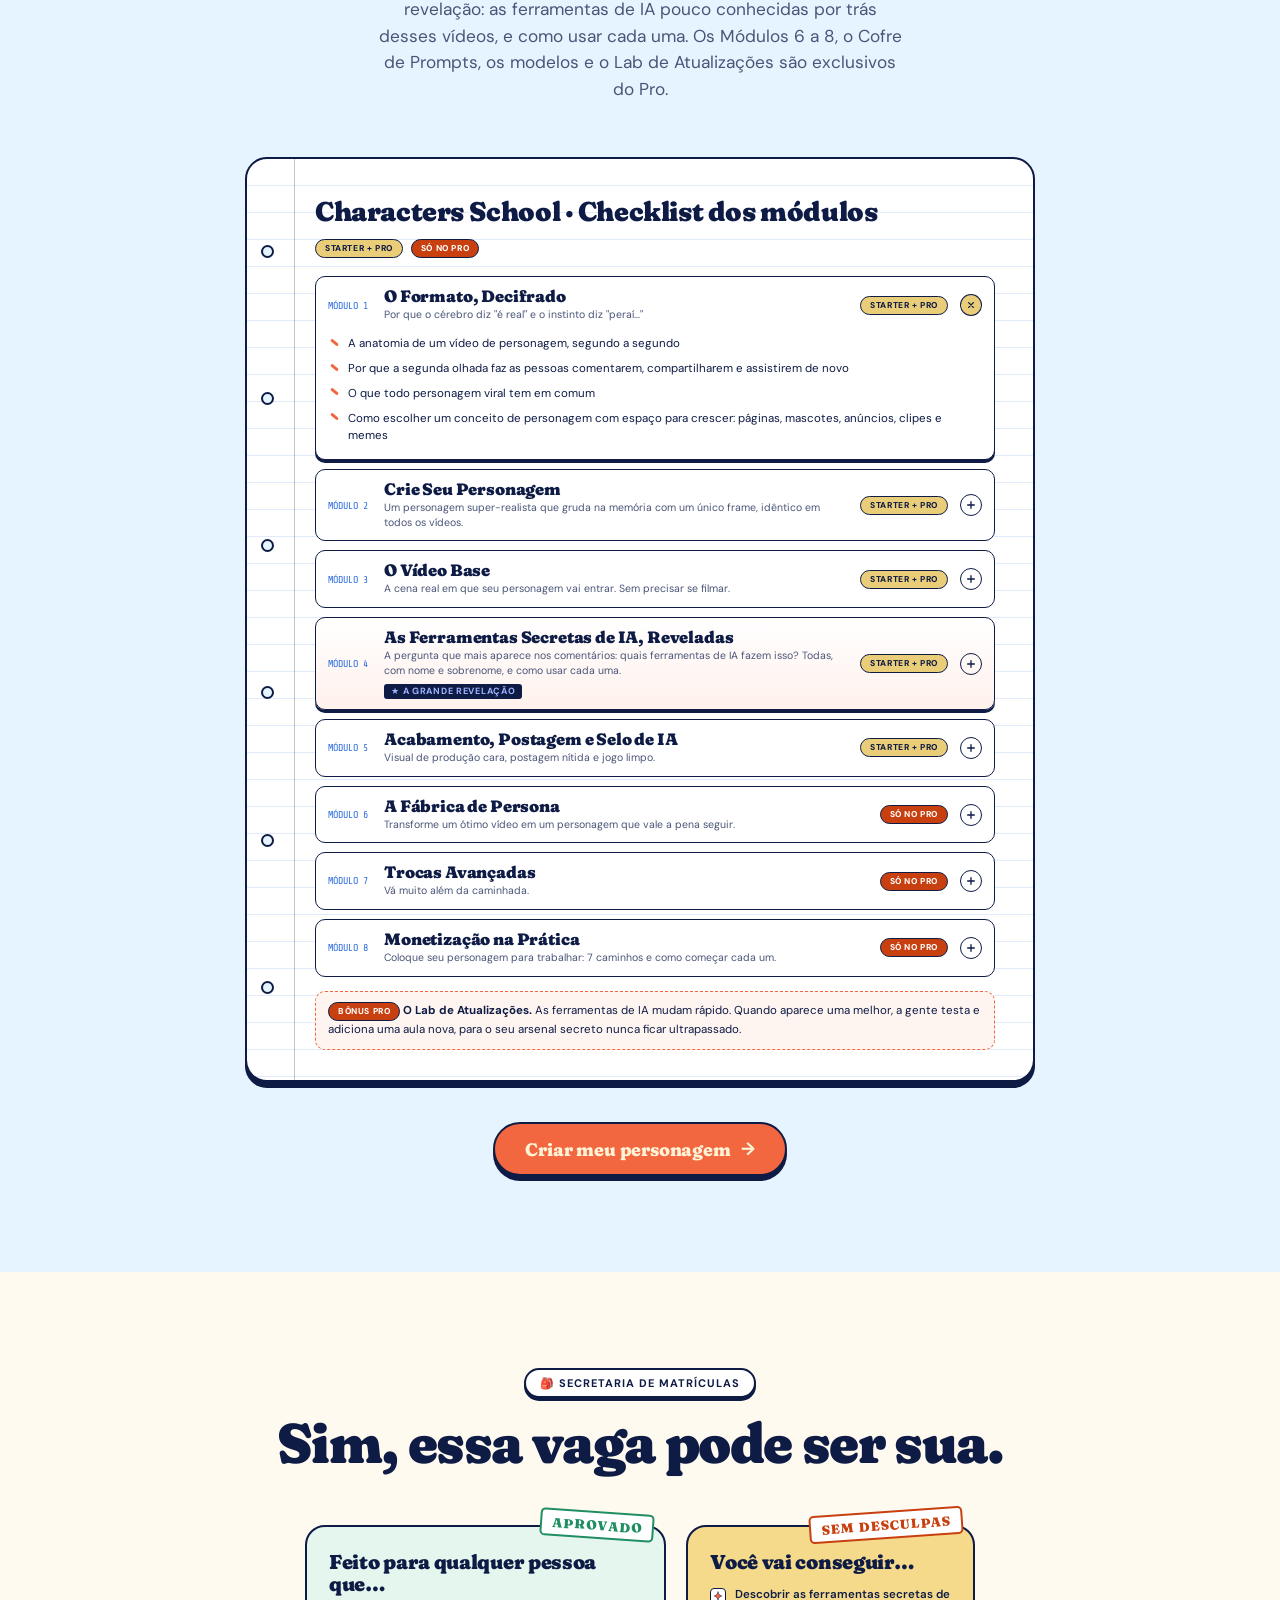
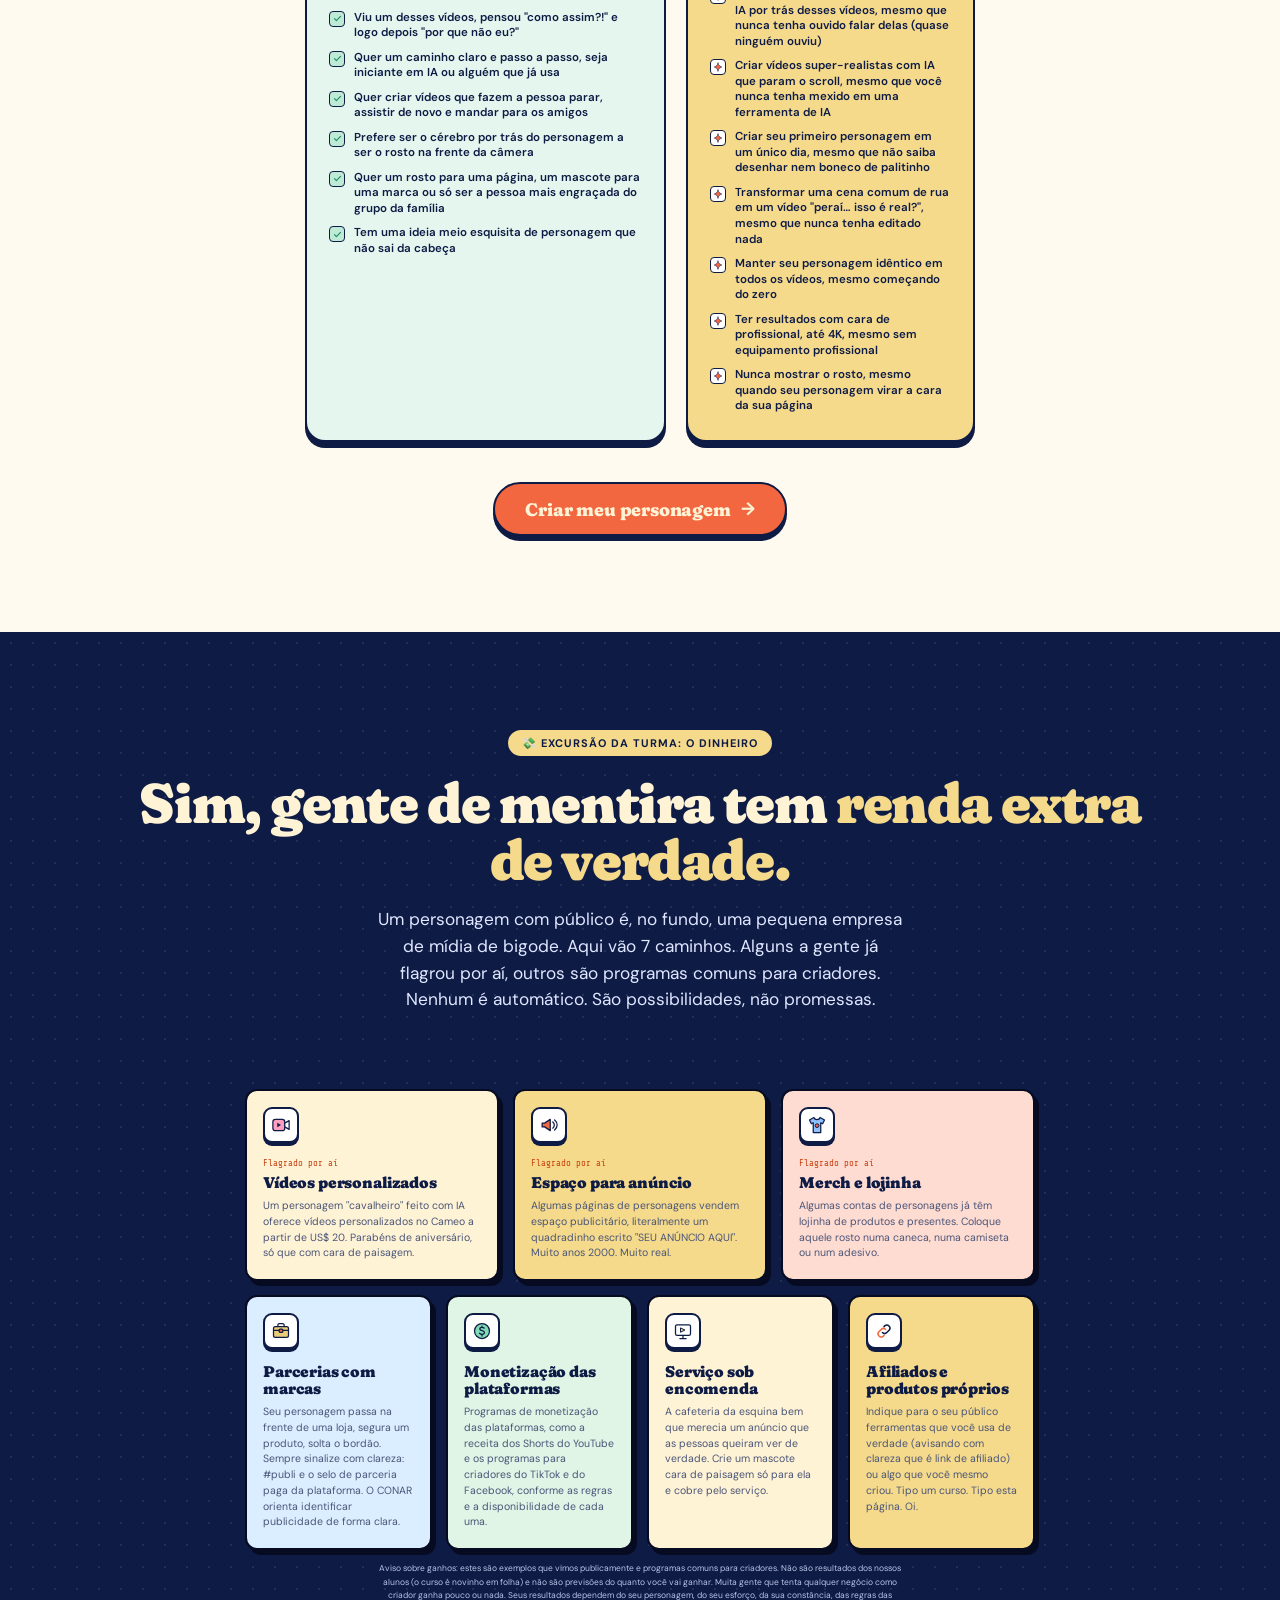
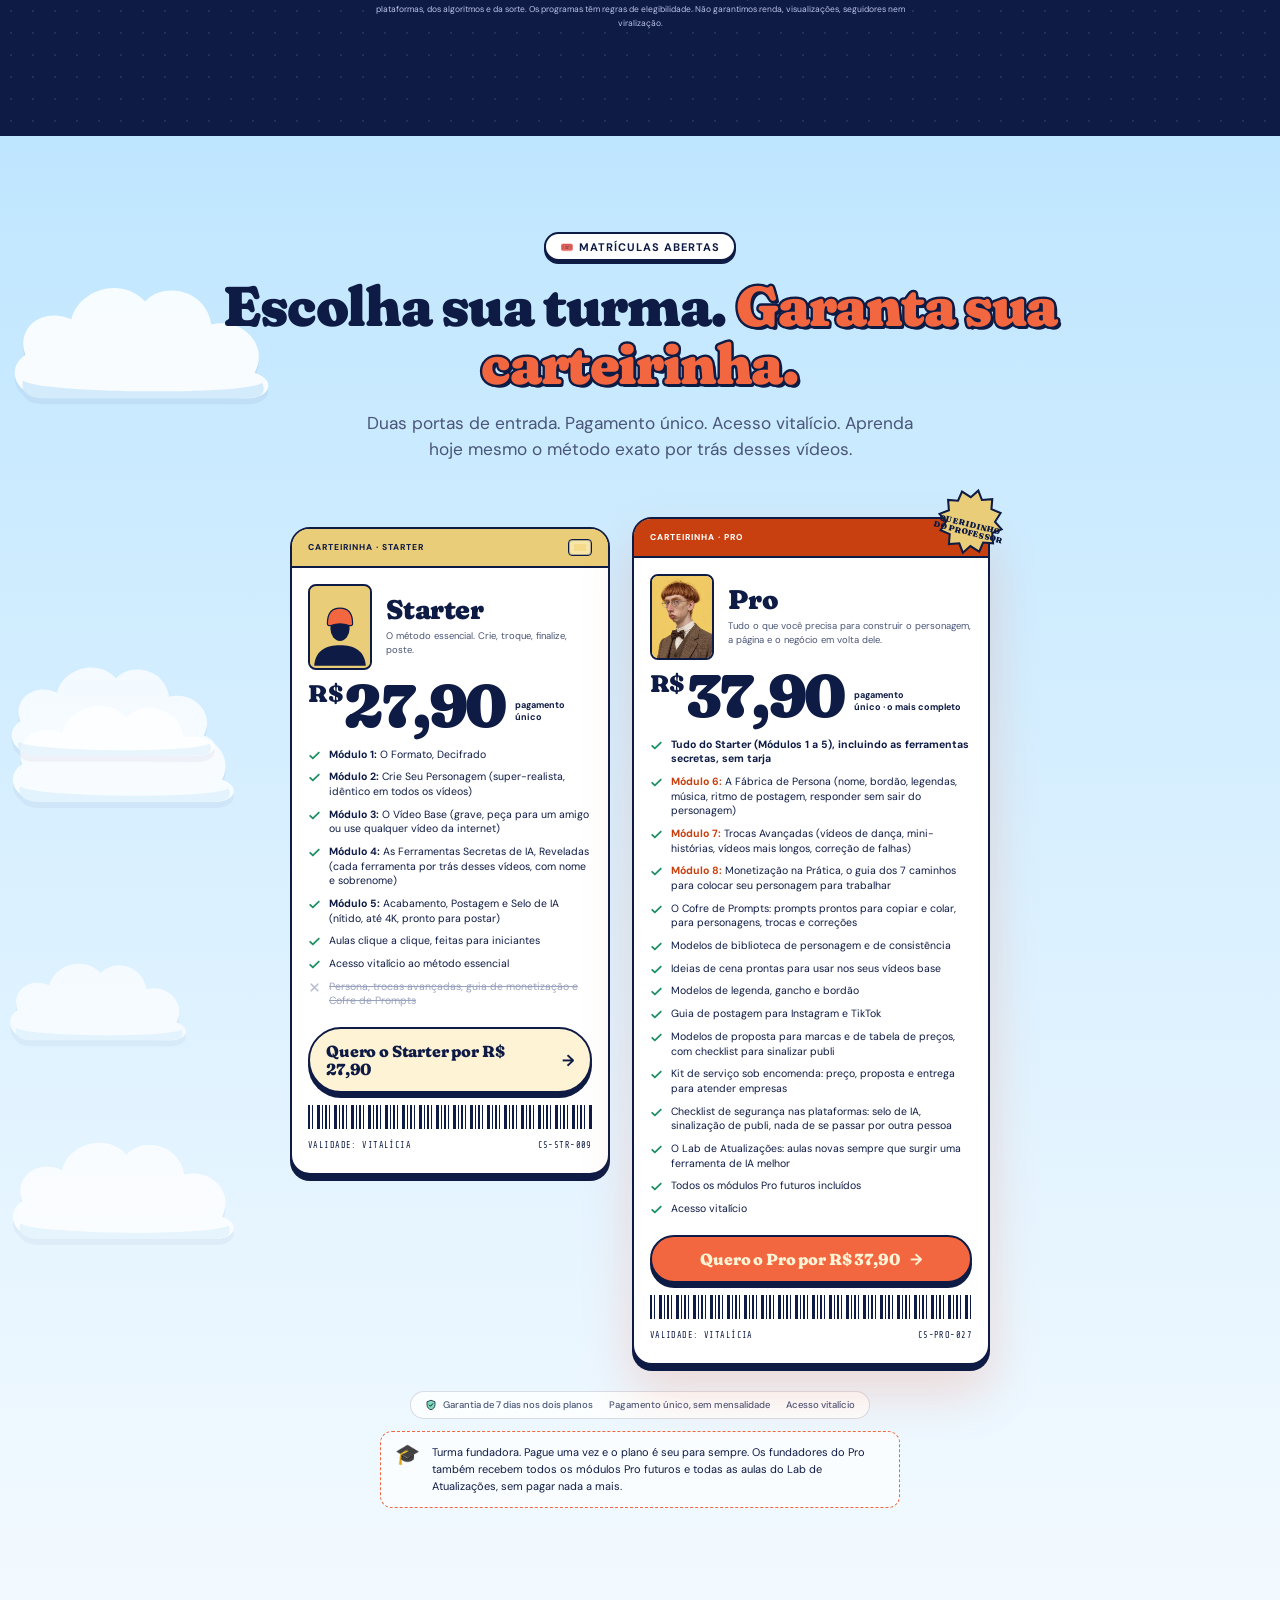
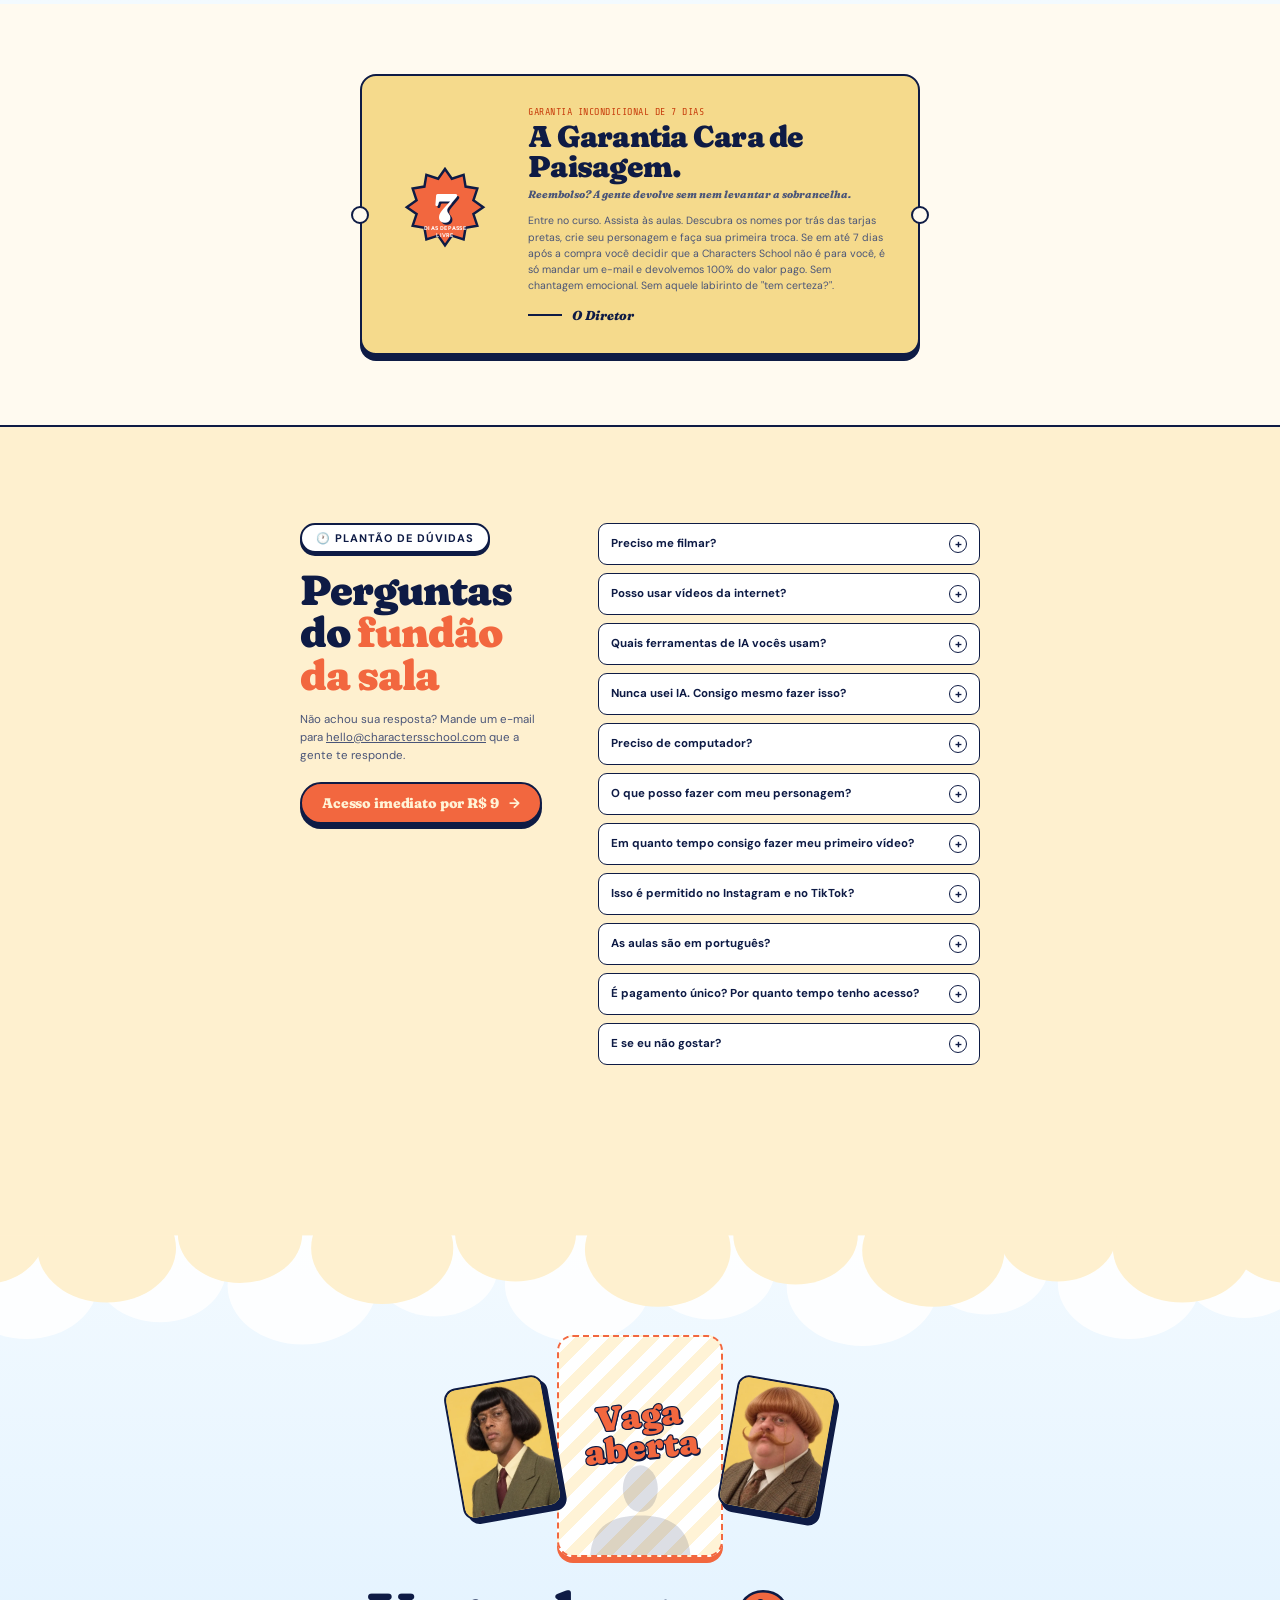
==== commit cf29c0d1: "Install and configure Vercel Web Analytics Implemented Vercel Web Analytics for the project.  ## Cha" ====
--- a/br/index.html
+++ b/br/index.html
@@ -29,6 +29,12 @@
   <link href="https://fonts.googleapis.com/css2?family=DM+Sans:opsz,wght@9..40,400..800&family=Fraunces:ital,opsz,wght,SOFT,WONK@0,9..144,400..900,0..100,0..1;1,9..144,400..900,0..100,0..1&family=Share+Tech+Mono&family=Special+Elite&display=swap" rel="stylesheet">
   <link rel="stylesheet" href="../assets/css/style.css">
 
+  
+  <!-- Vercel Web Analytics -->
+  <script>
+    window.va = window.va || function () { (window.vaq = window.vaq || []).push(arguments); };
+  </script>
+  <script defer src="/_vercel/insights/script.js"></script>
   <!-- Tracking (Meta Pixel / UTMify / GA): paste your snippets here -->
 </head>
 <body>
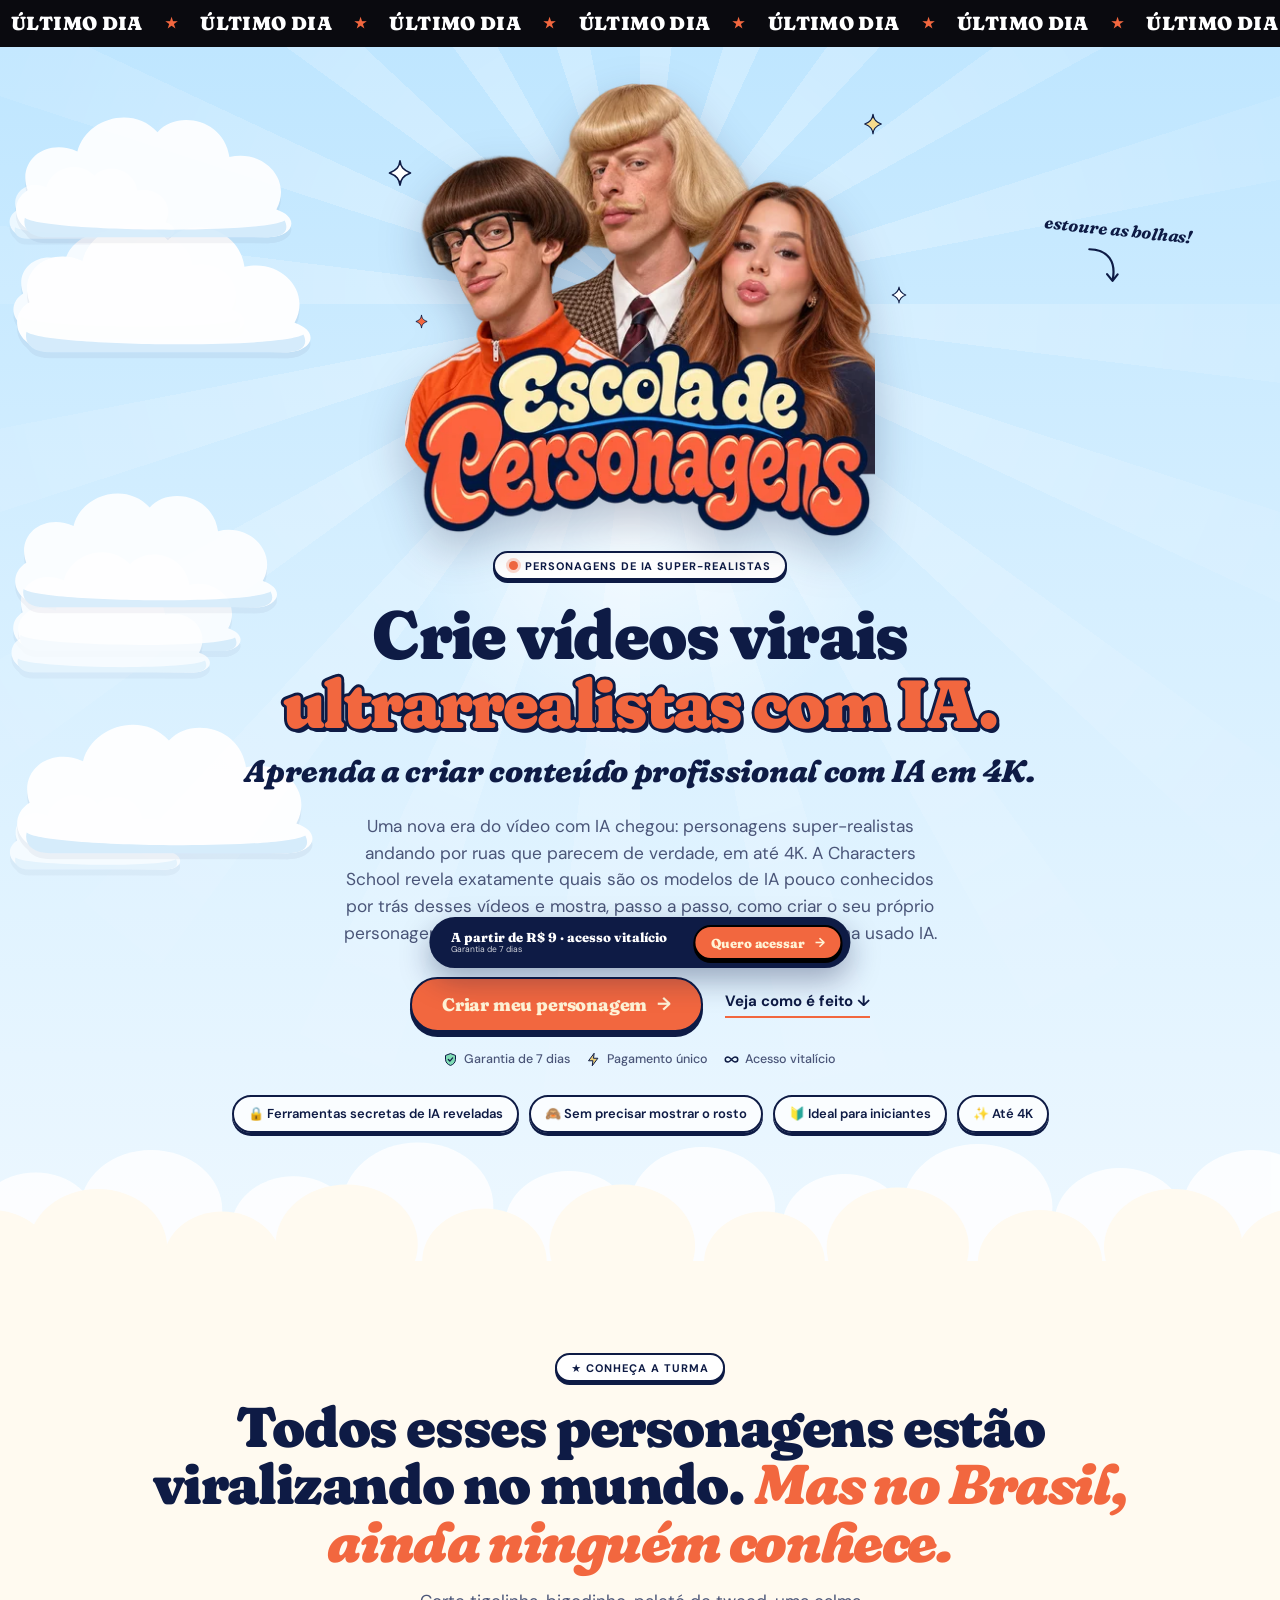
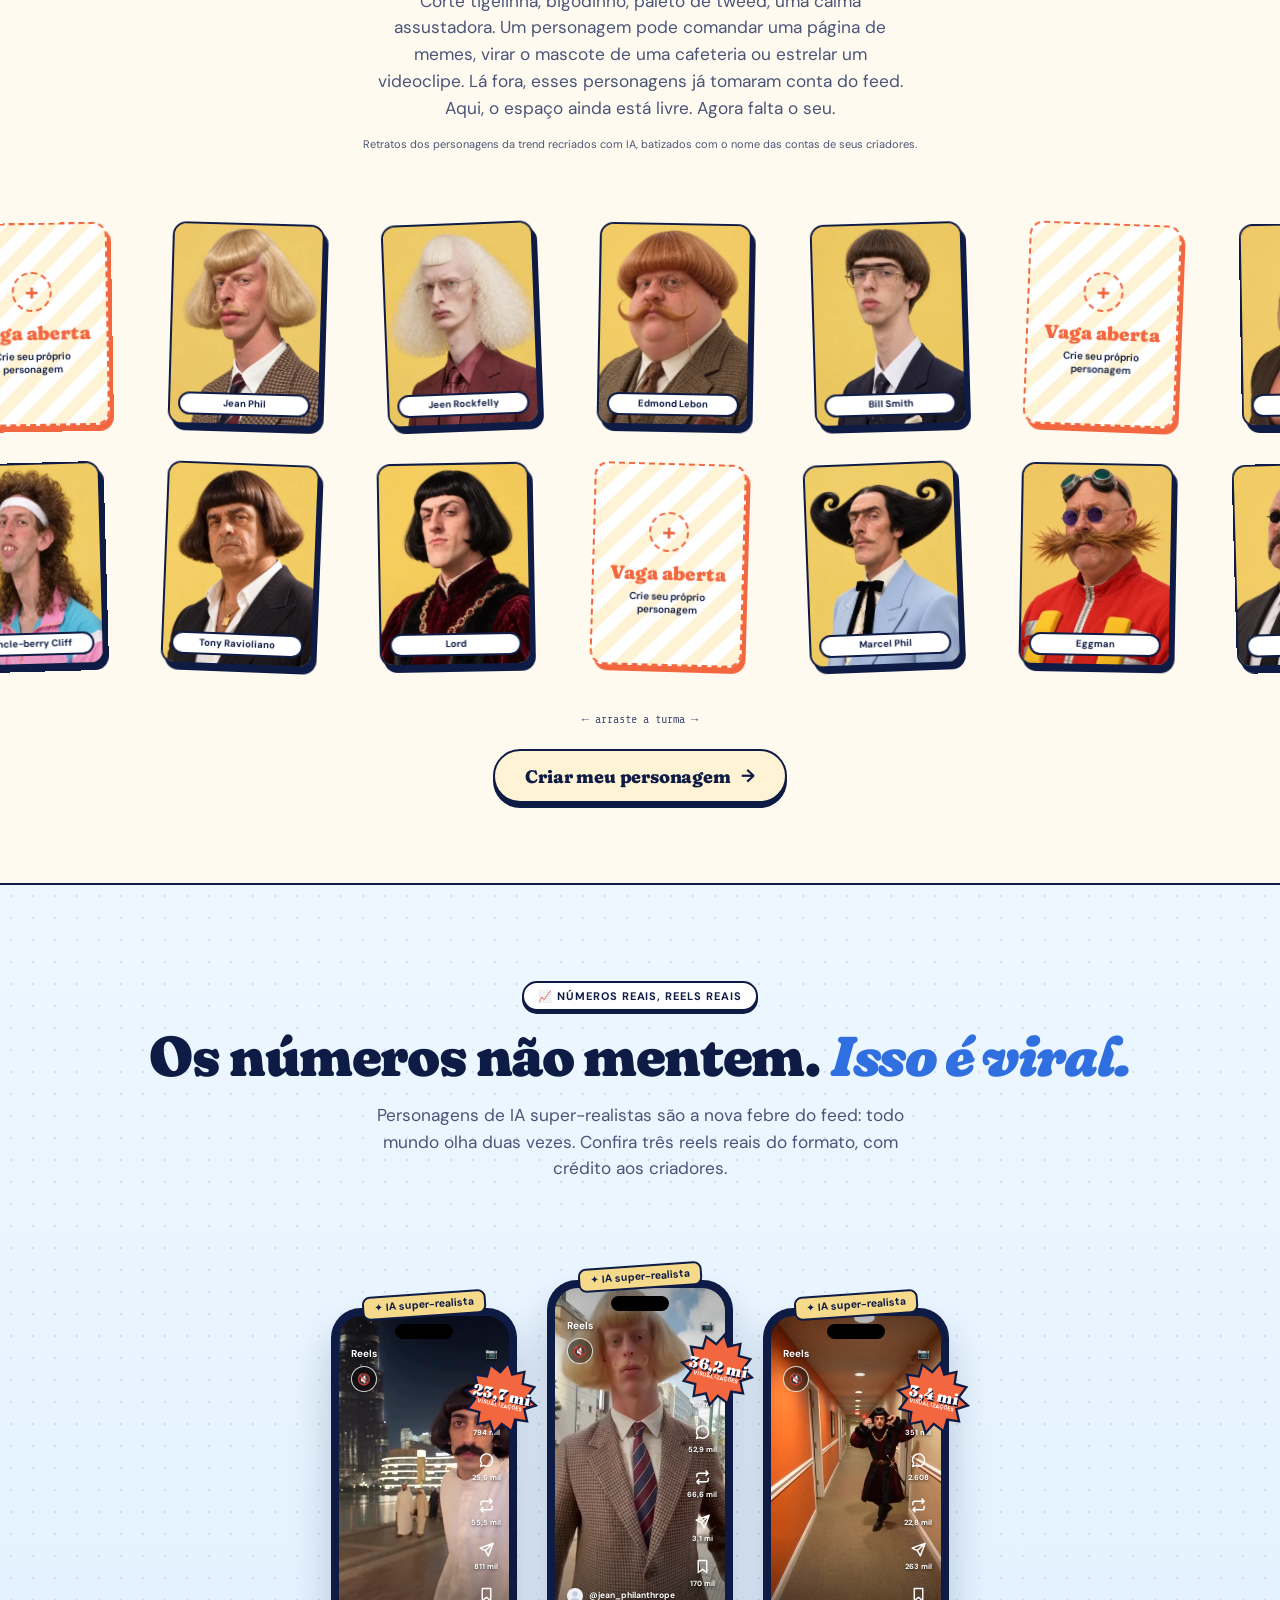
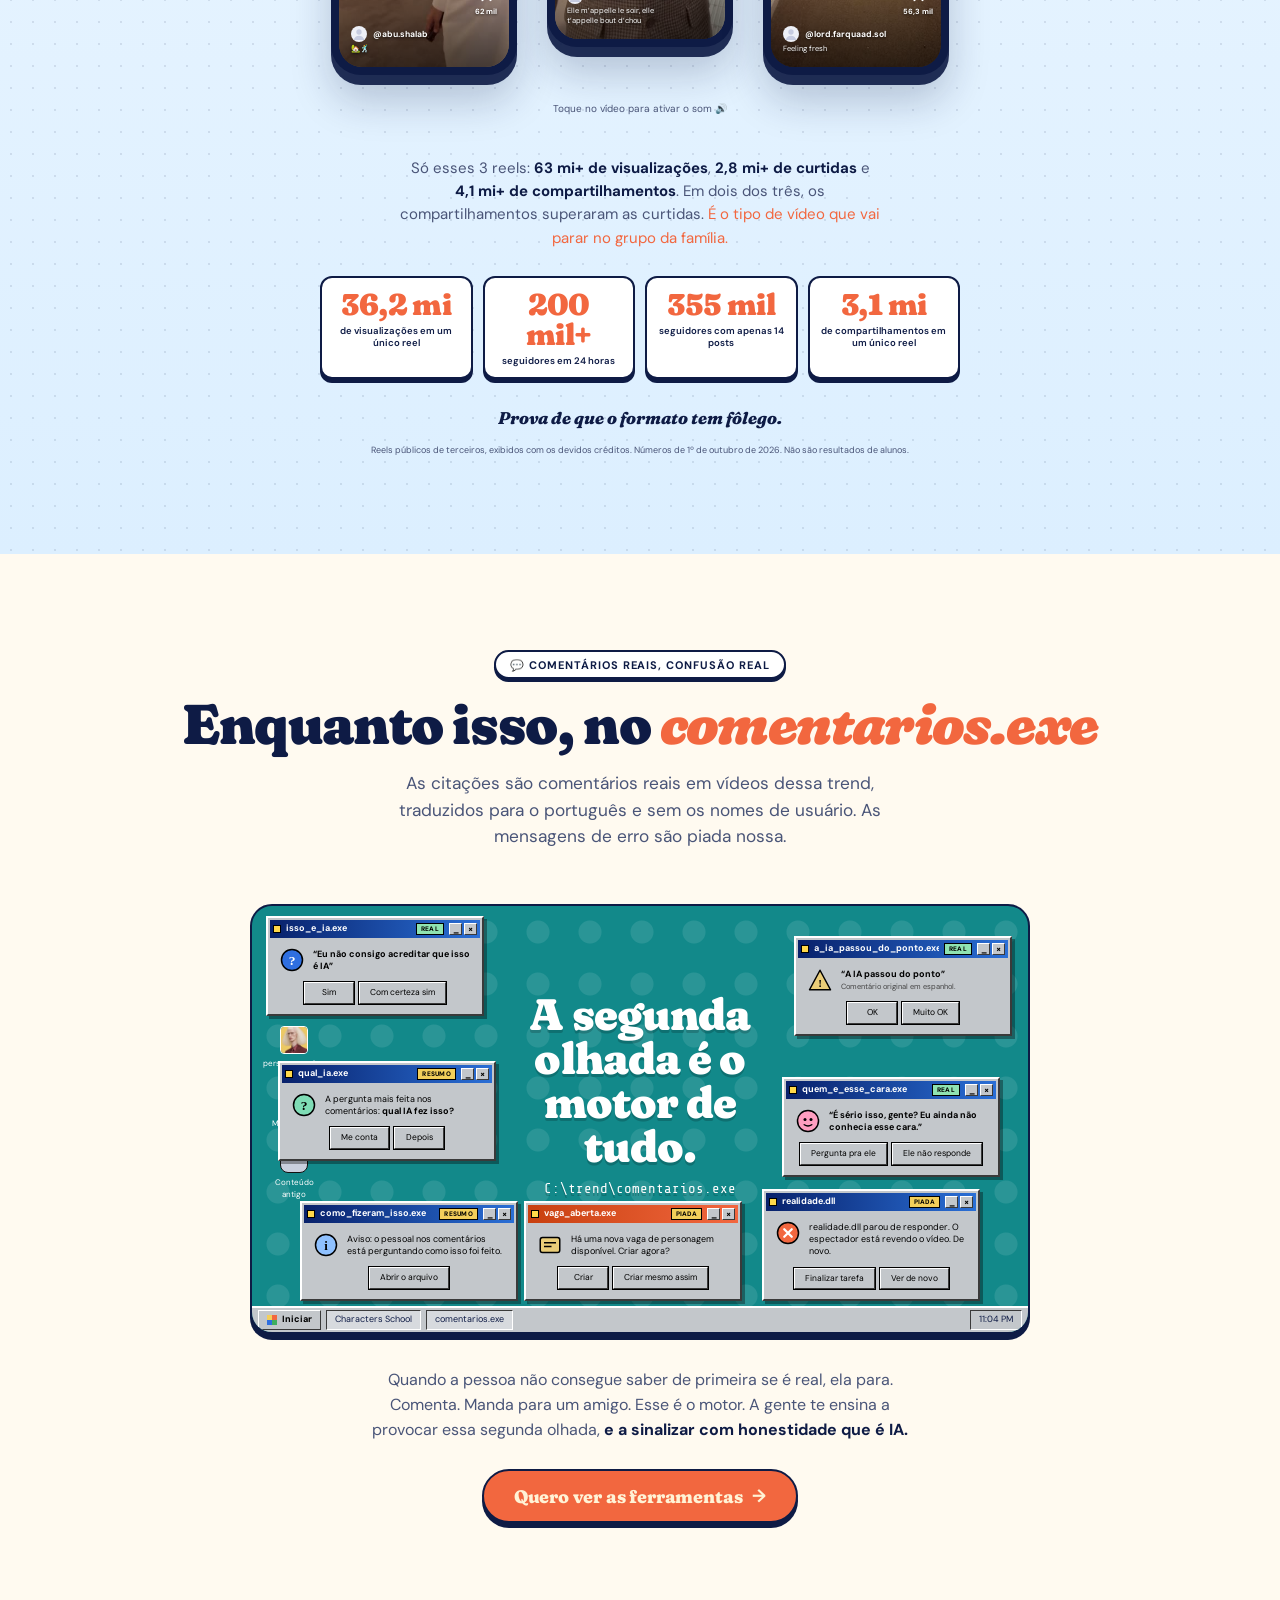
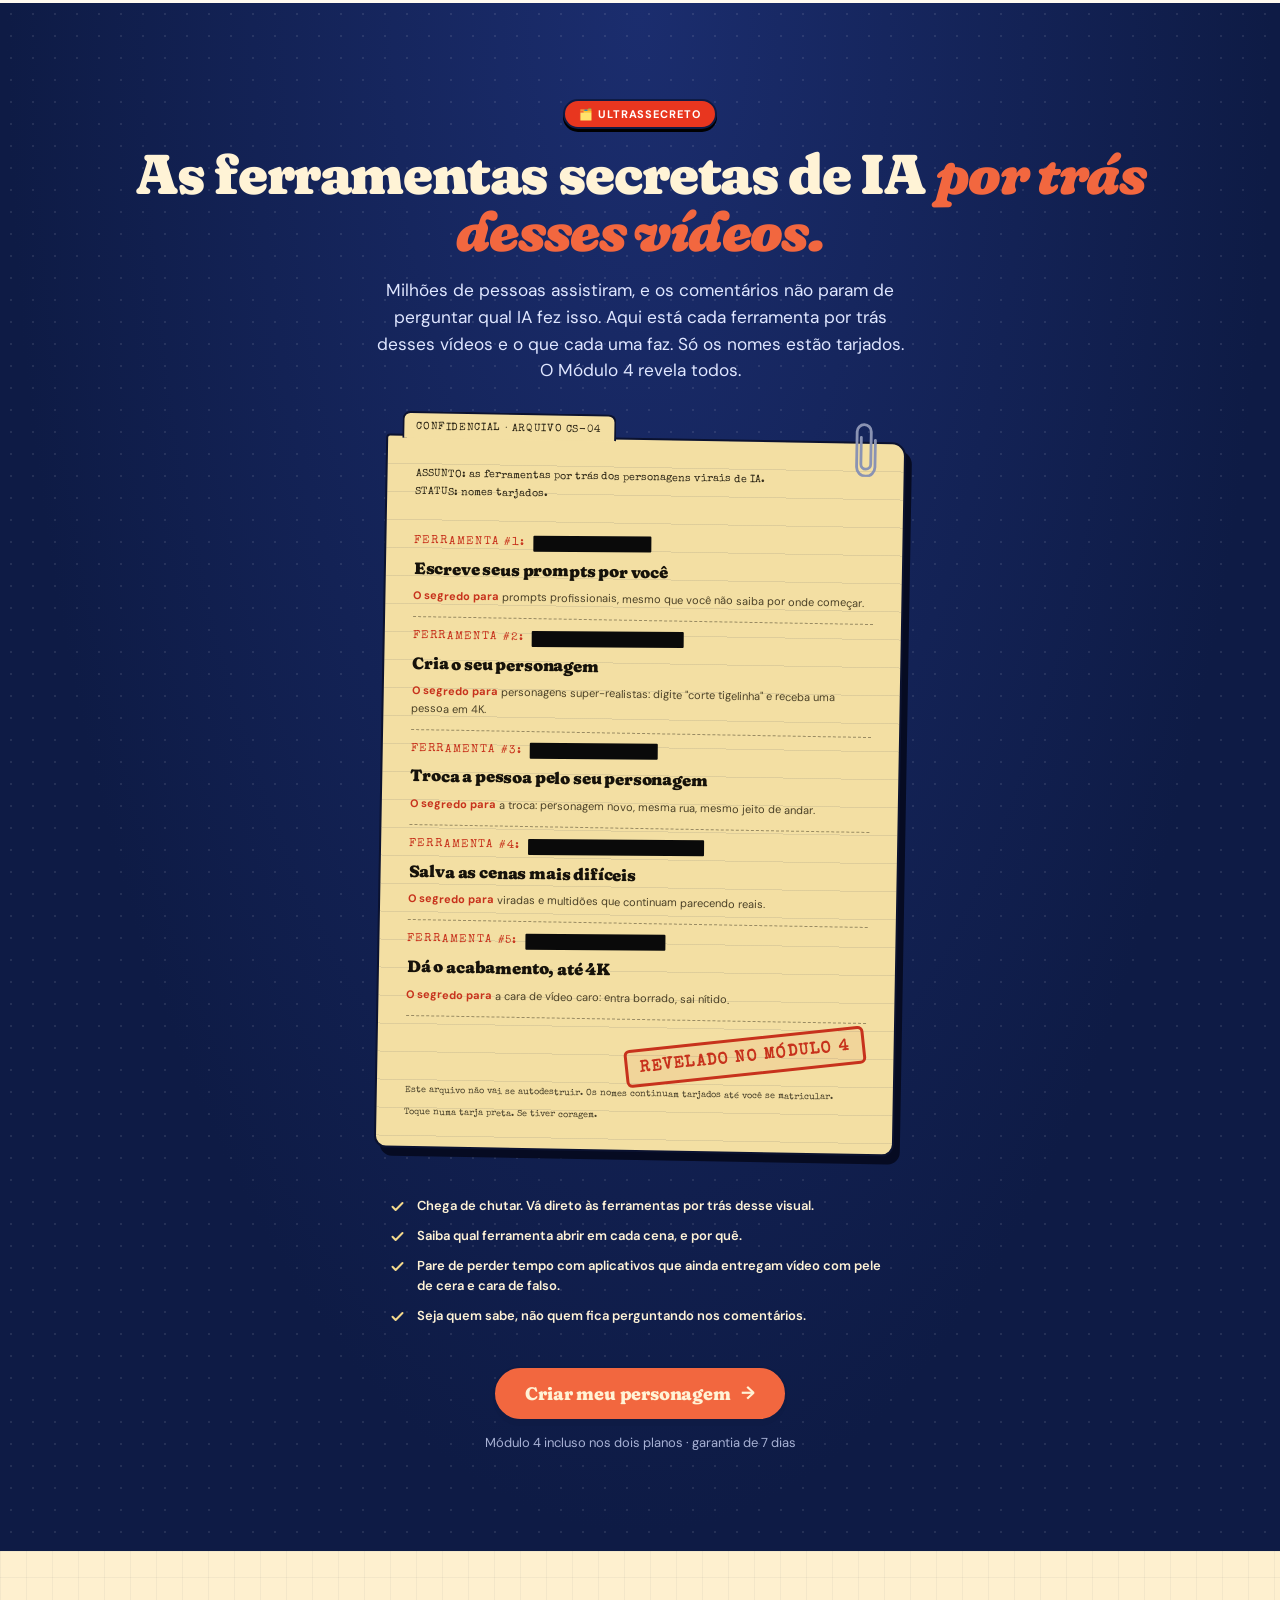
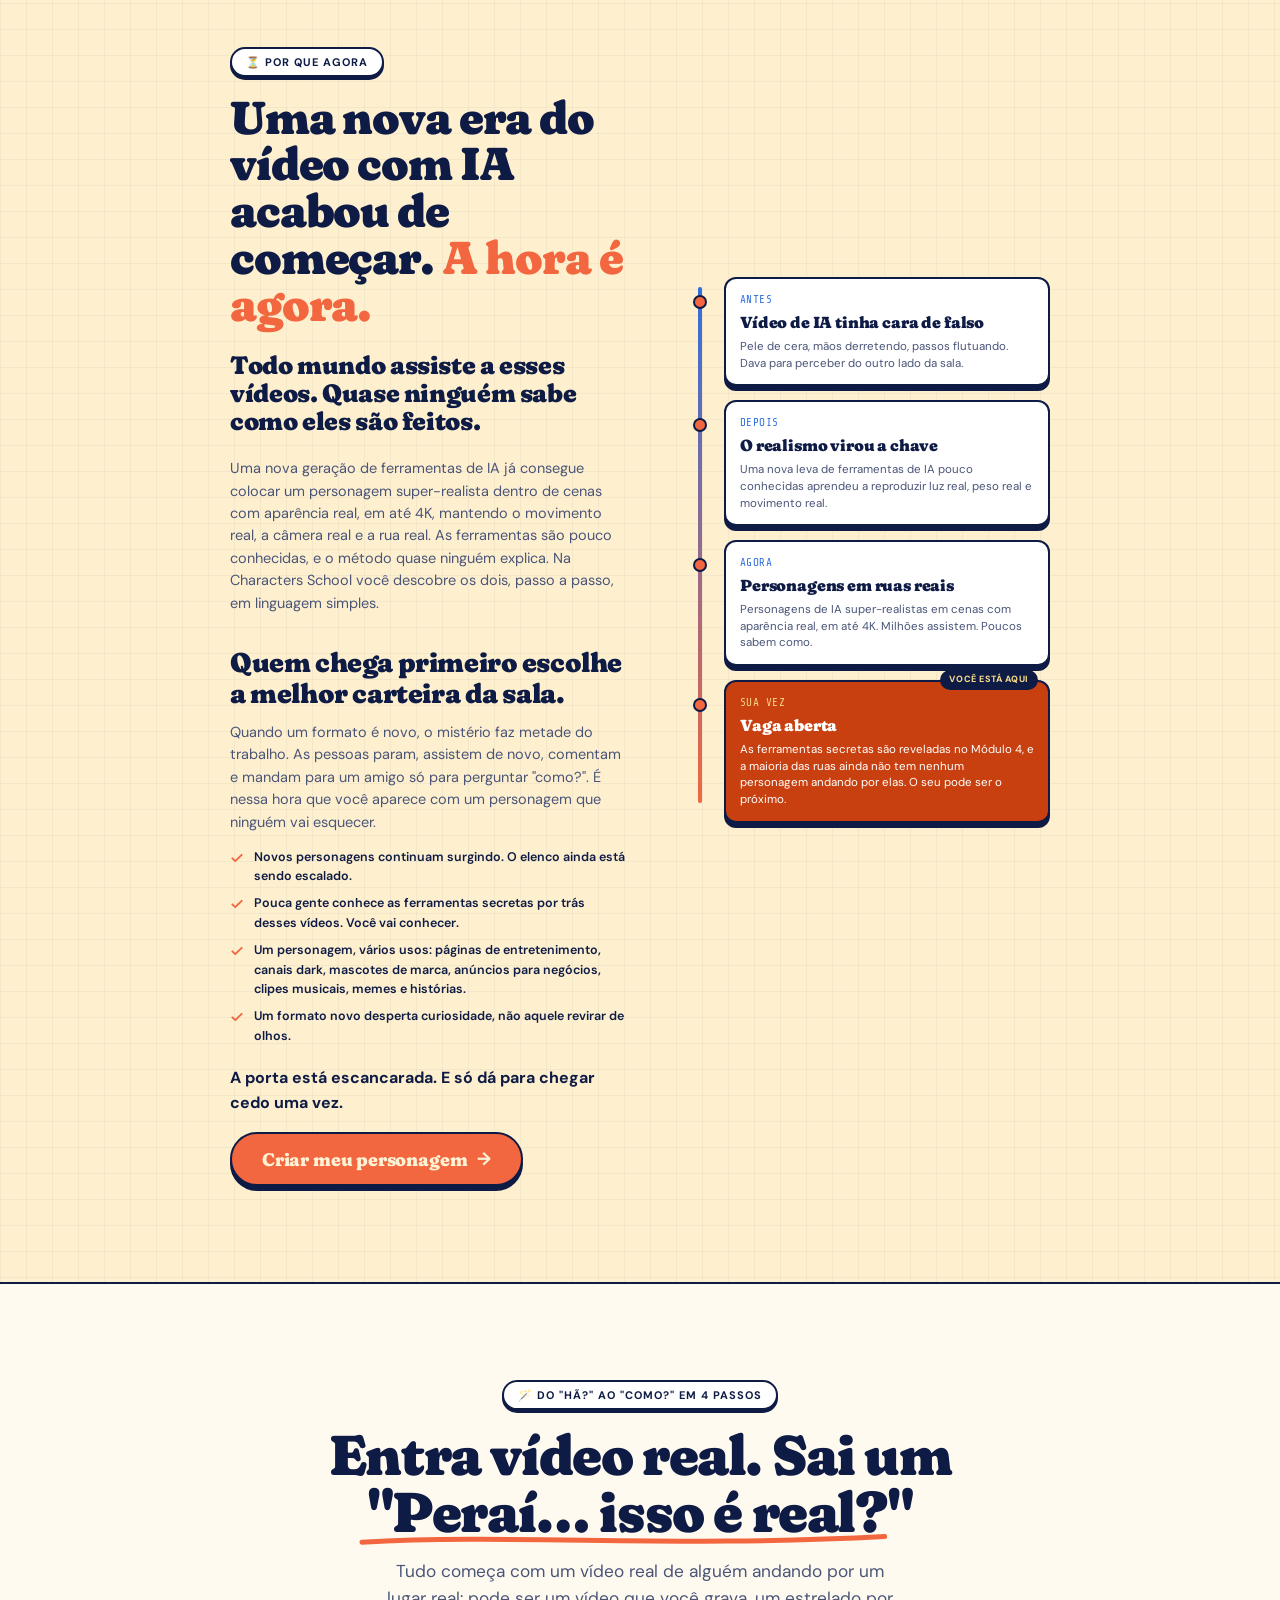
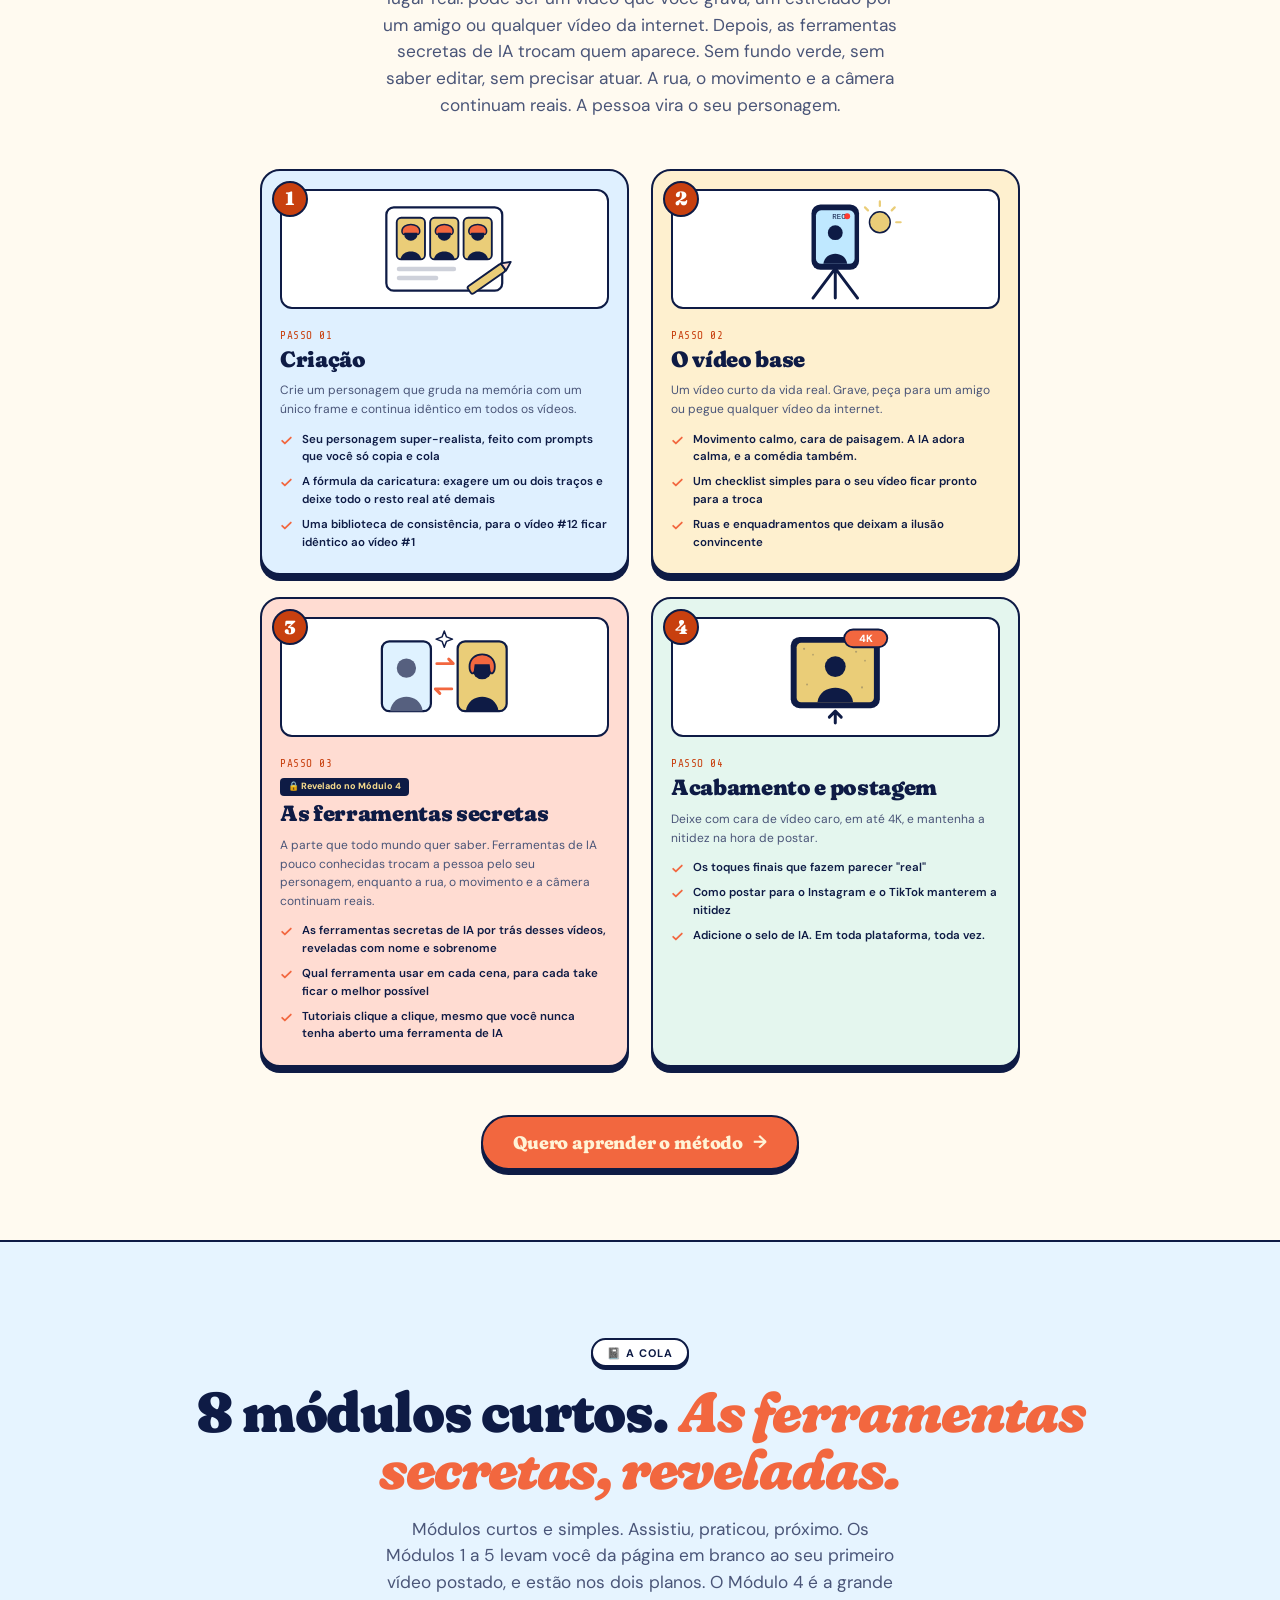
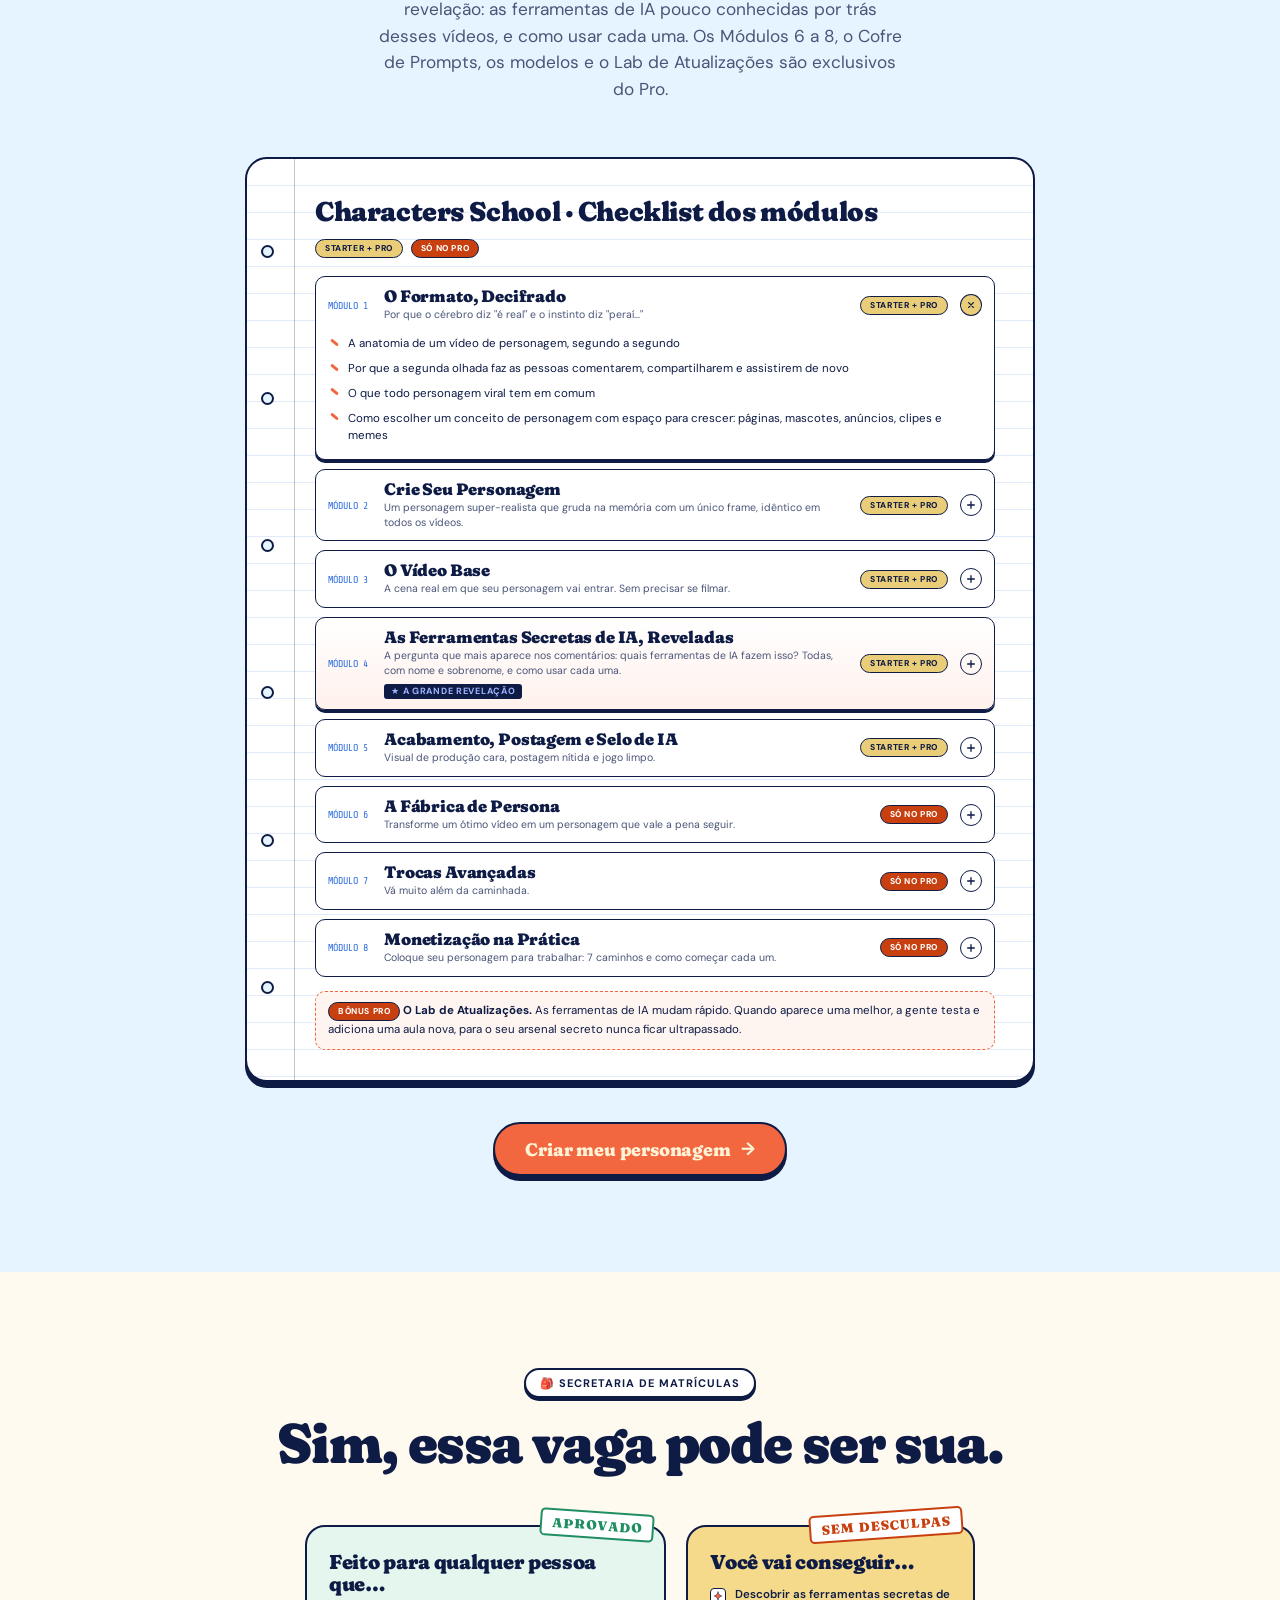
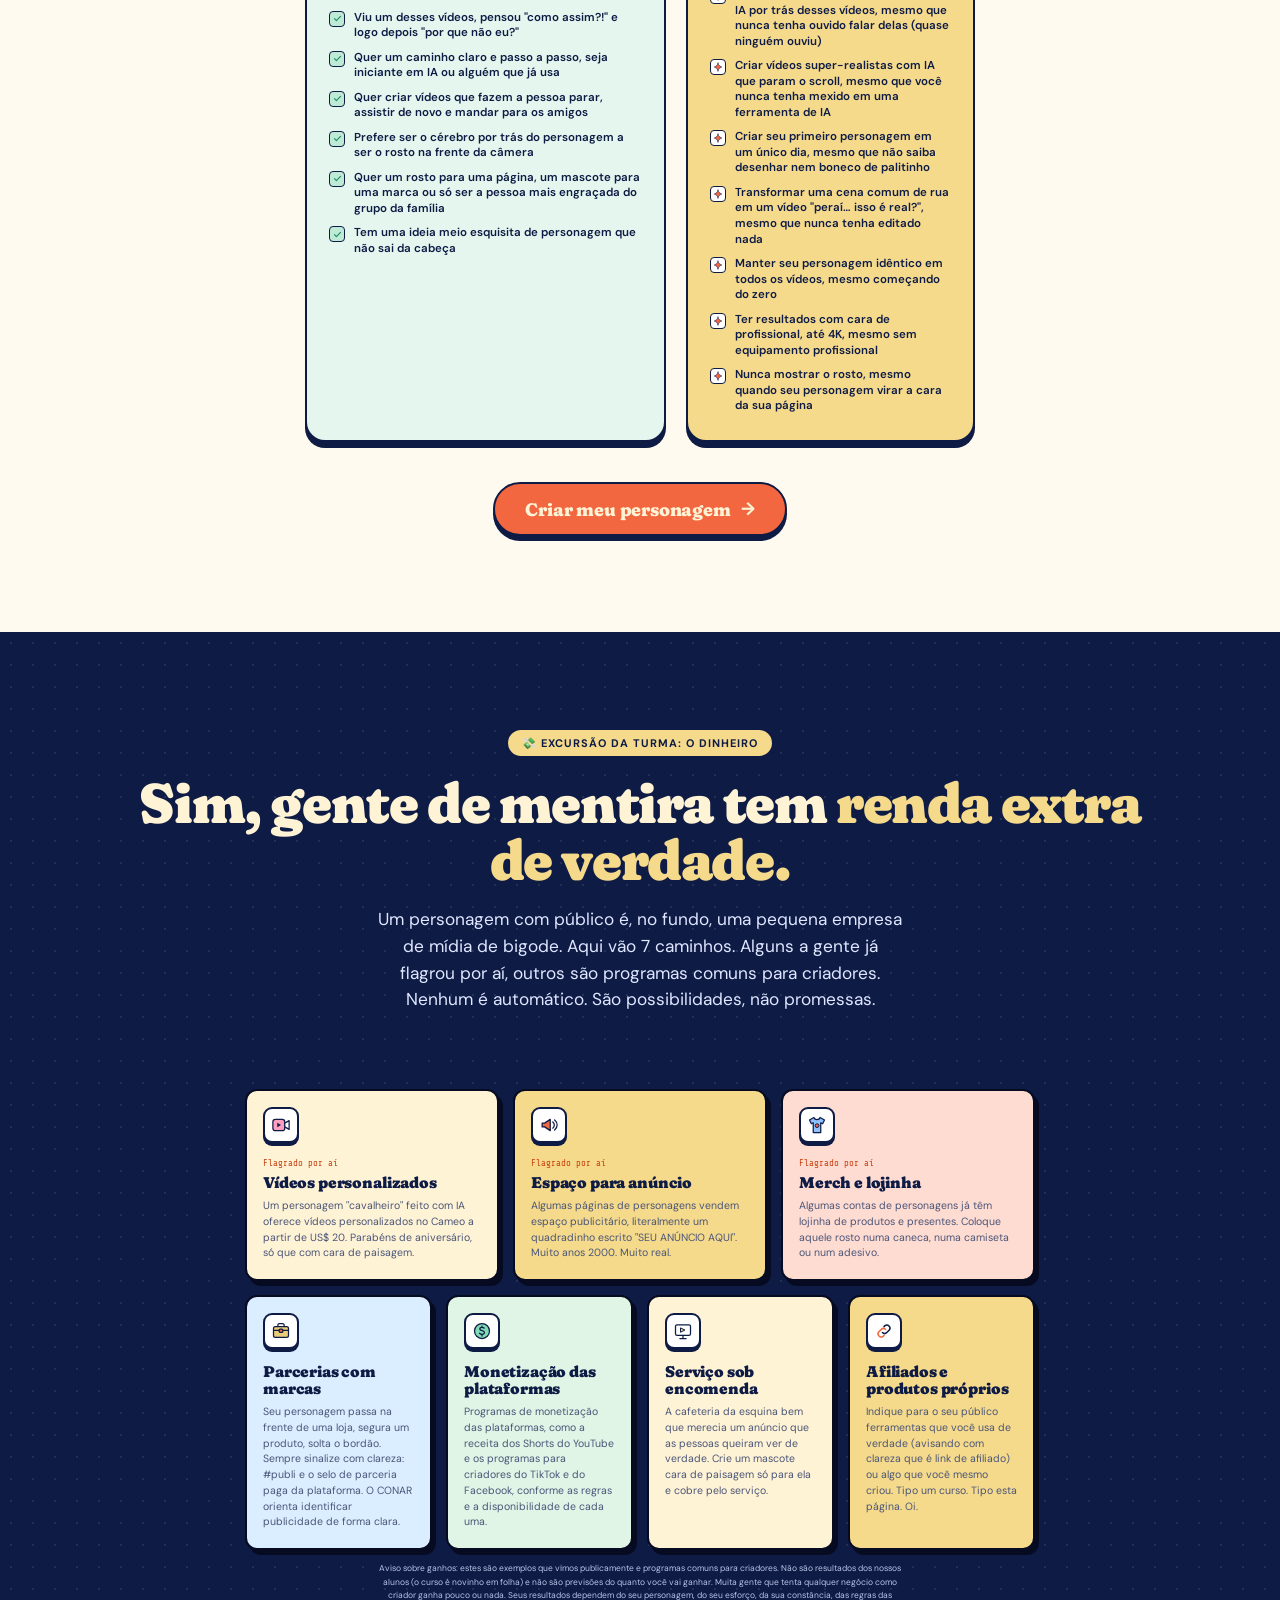
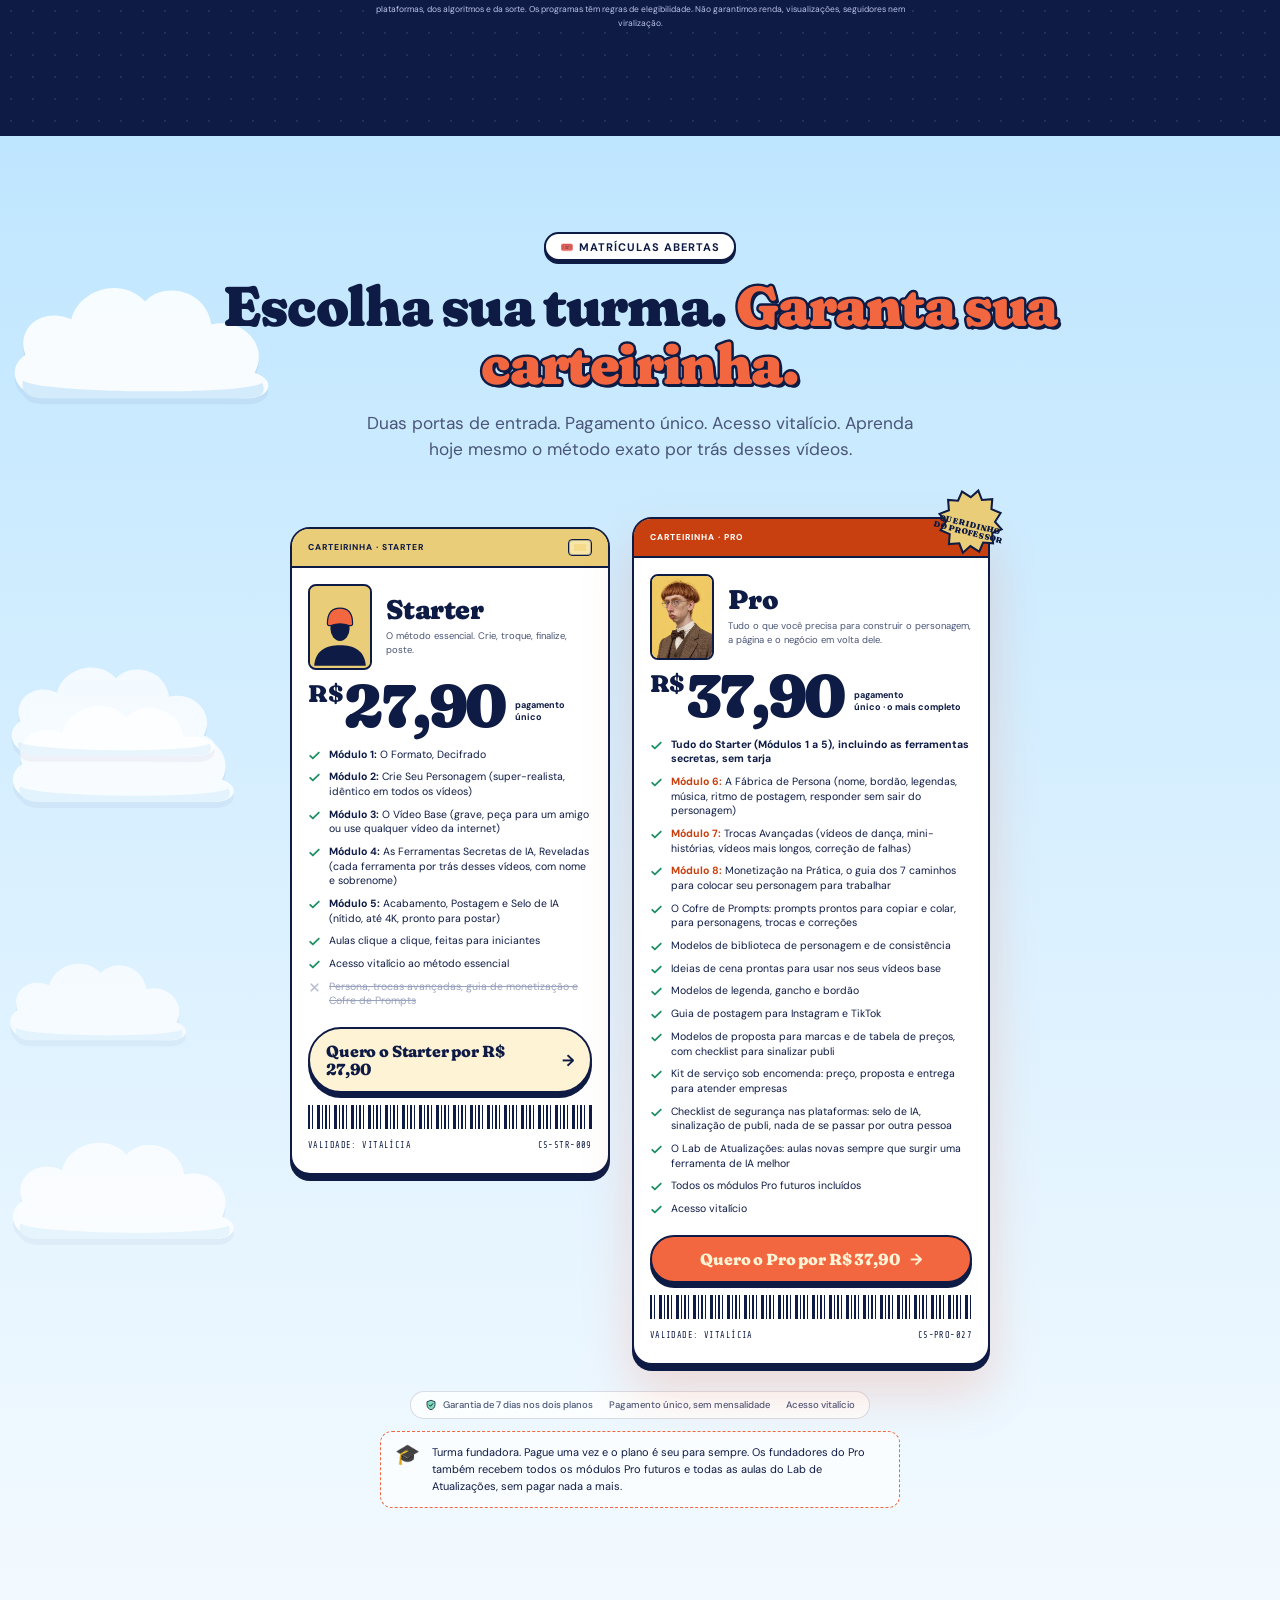
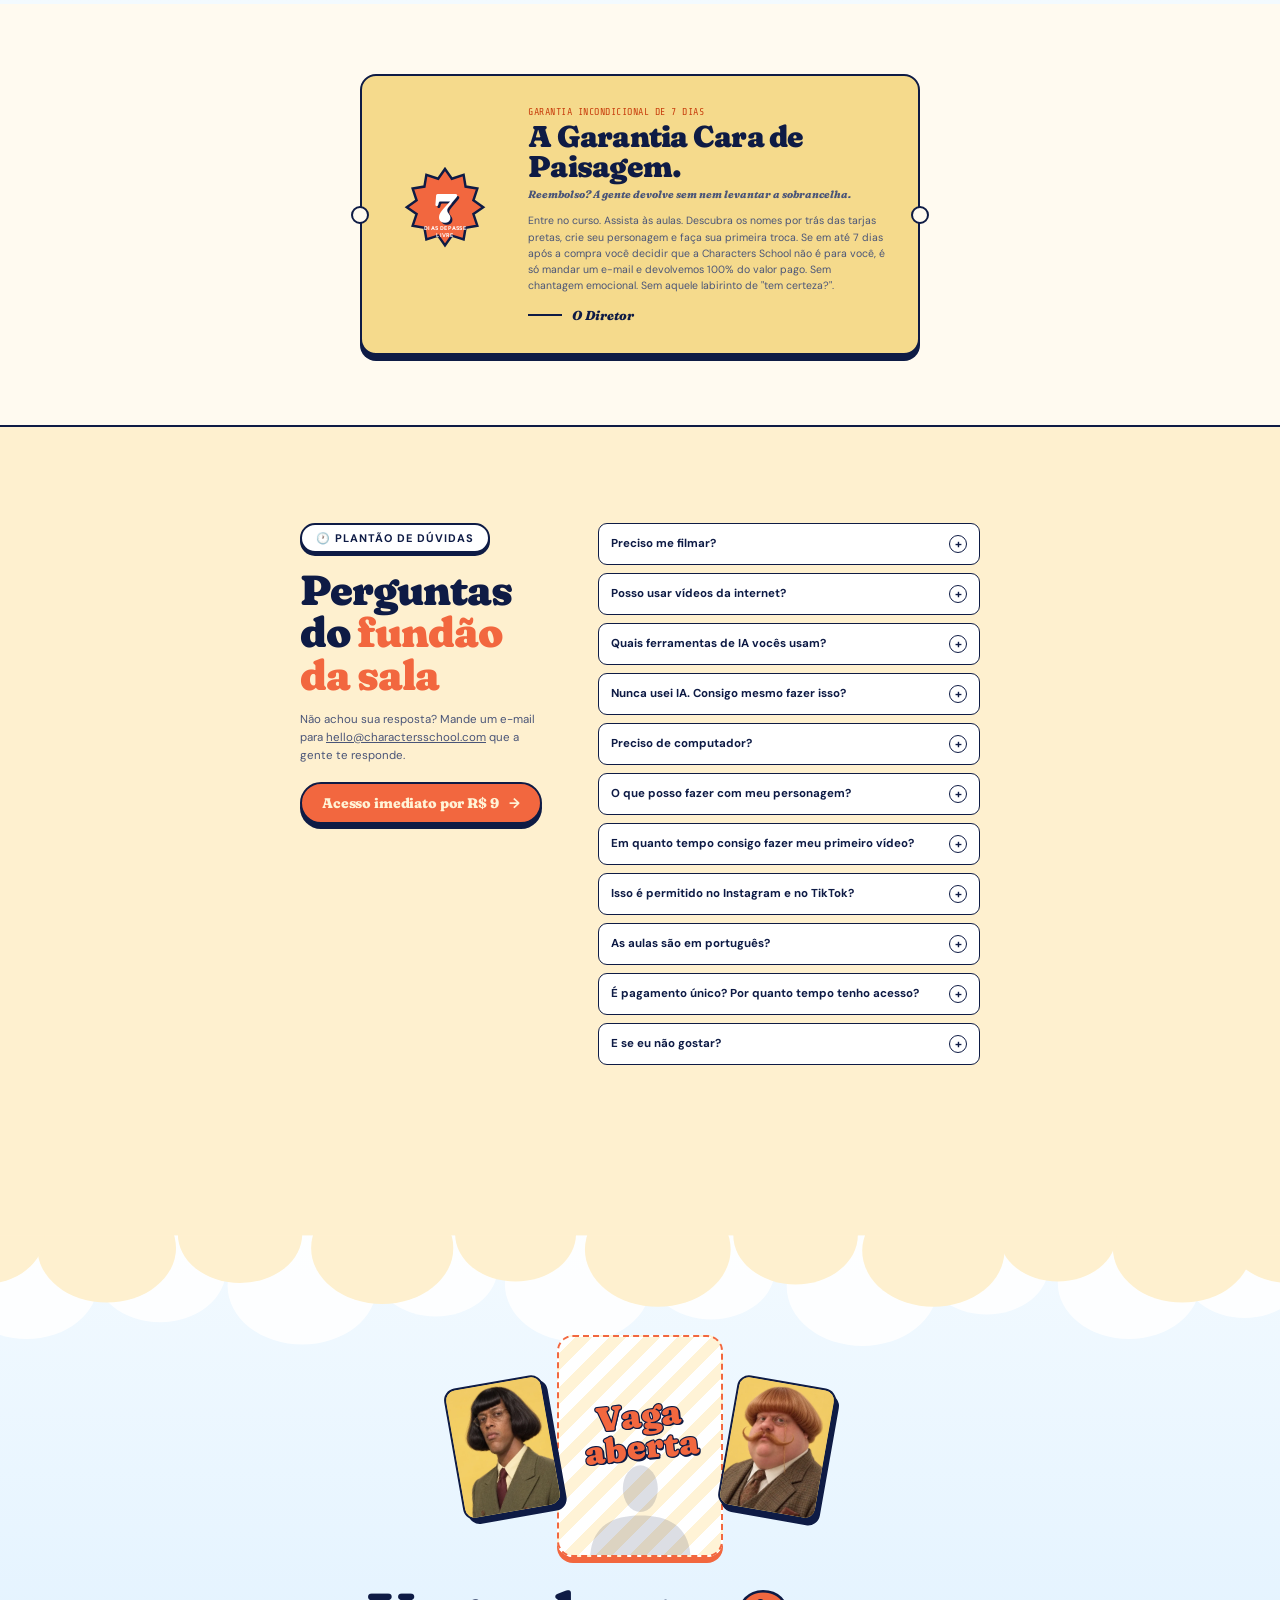
==== commit 5de54498: "Vercel Analytics" ====
--- a/br/index.html
+++ b/br/index.html
@@ -29,13 +29,8 @@
   <link href="https://fonts.googleapis.com/css2?family=DM+Sans:opsz,wght@9..40,400..800&family=Fraunces:ital,opsz,wght,SOFT,WONK@0,9..144,400..900,0..100,0..1;1,9..144,400..900,0..100,0..1&family=Share+Tech+Mono&family=Special+Elite&display=swap" rel="stylesheet">
   <link rel="stylesheet" href="../assets/css/style.css">
 
-  
-  <!-- Vercel Web Analytics -->
-  <script>
-    window.va = window.va || function () { (window.vaq = window.vaq || []).push(arguments); };
-  </script>
-  <script defer src="/_vercel/insights/script.js"></script>
   <!-- Tracking (Meta Pixel / UTMify / GA): paste your snippets here -->
+   <script defer src="/_vercel/insights/script.js"></script>
 </head>
 <body>
 
